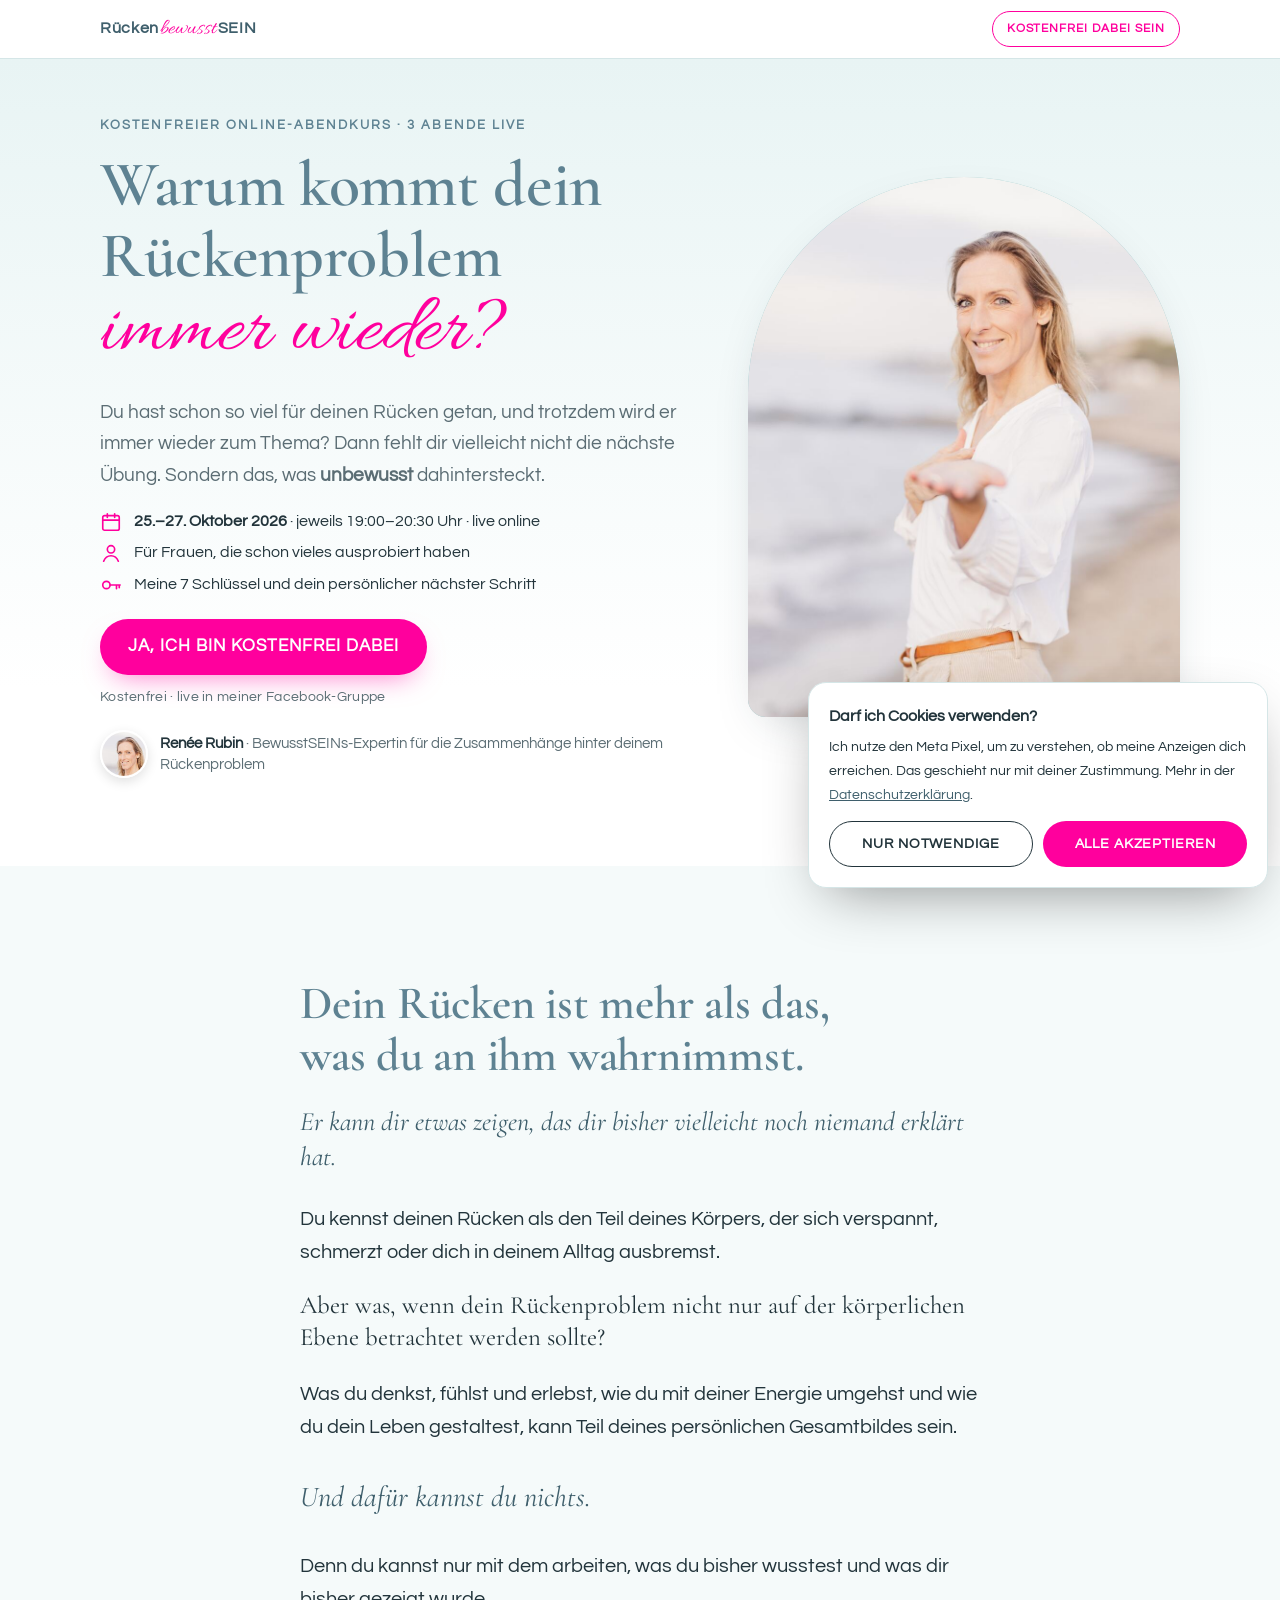
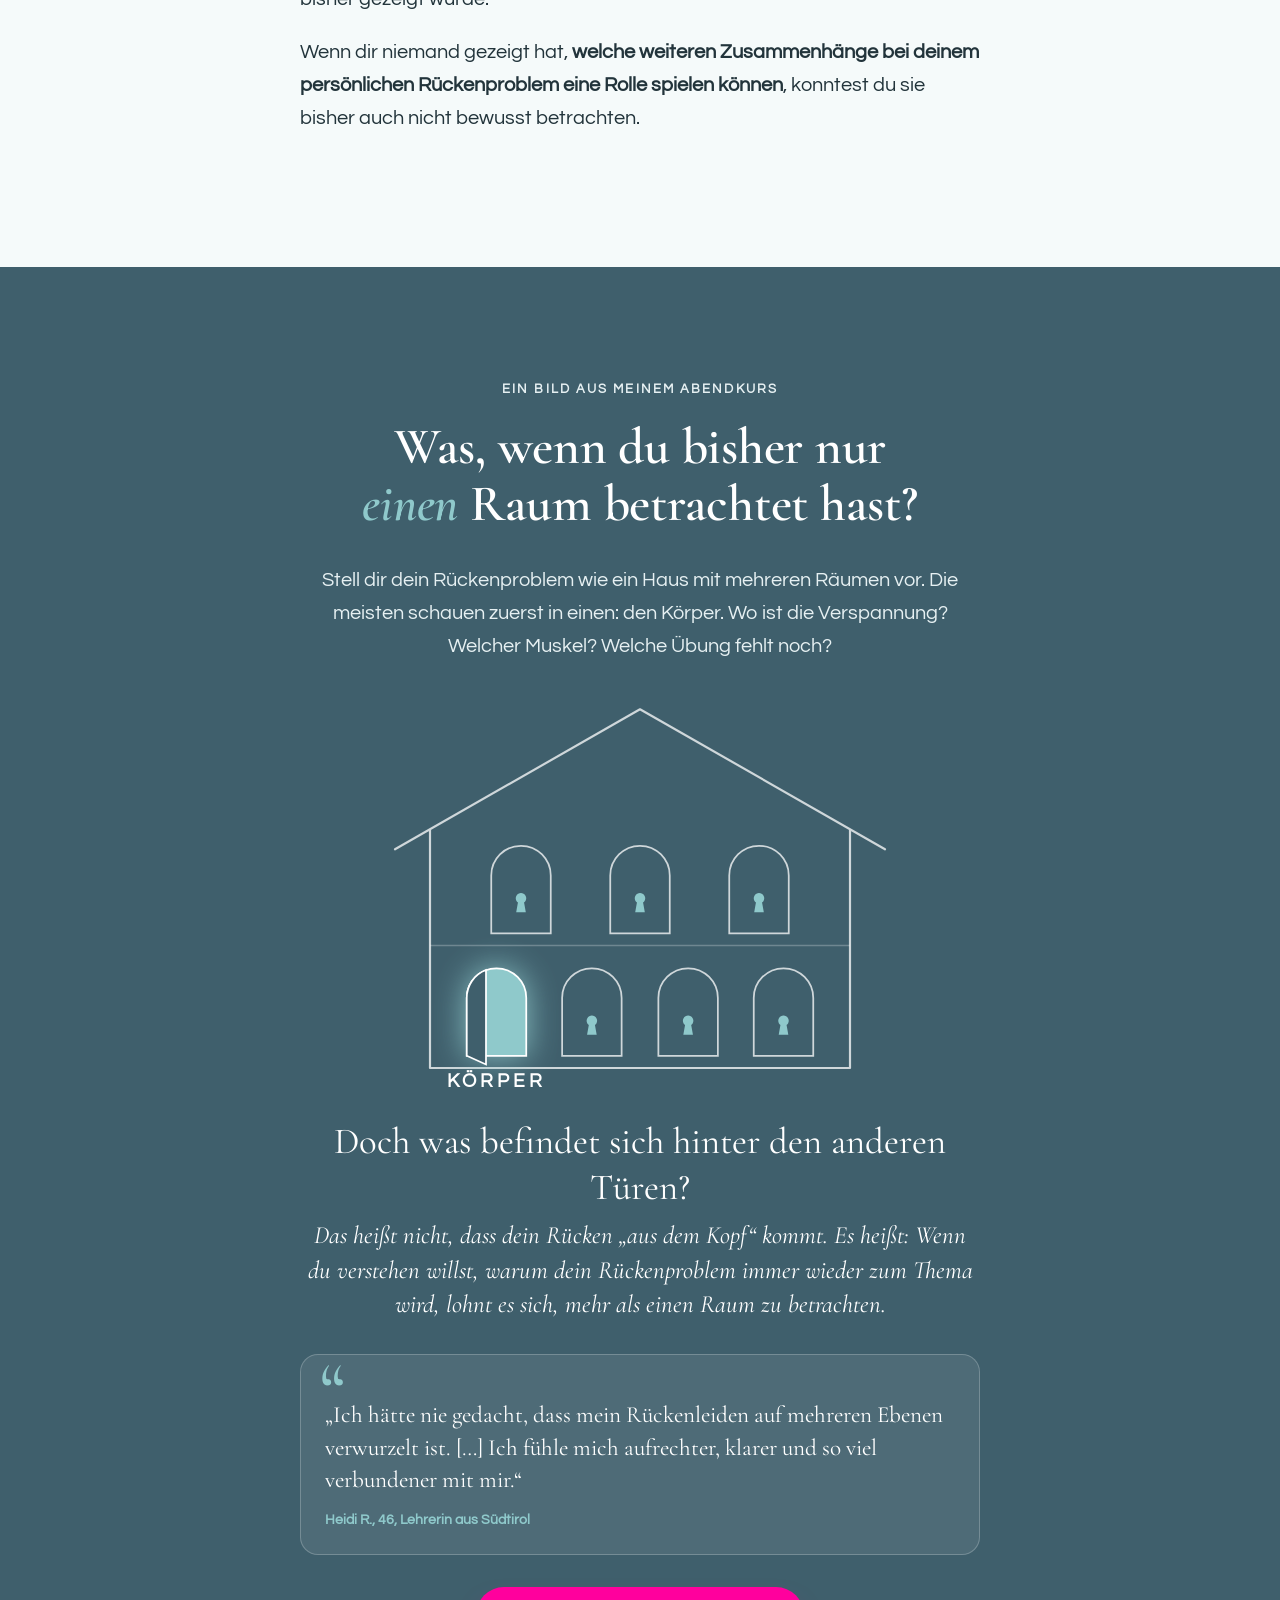
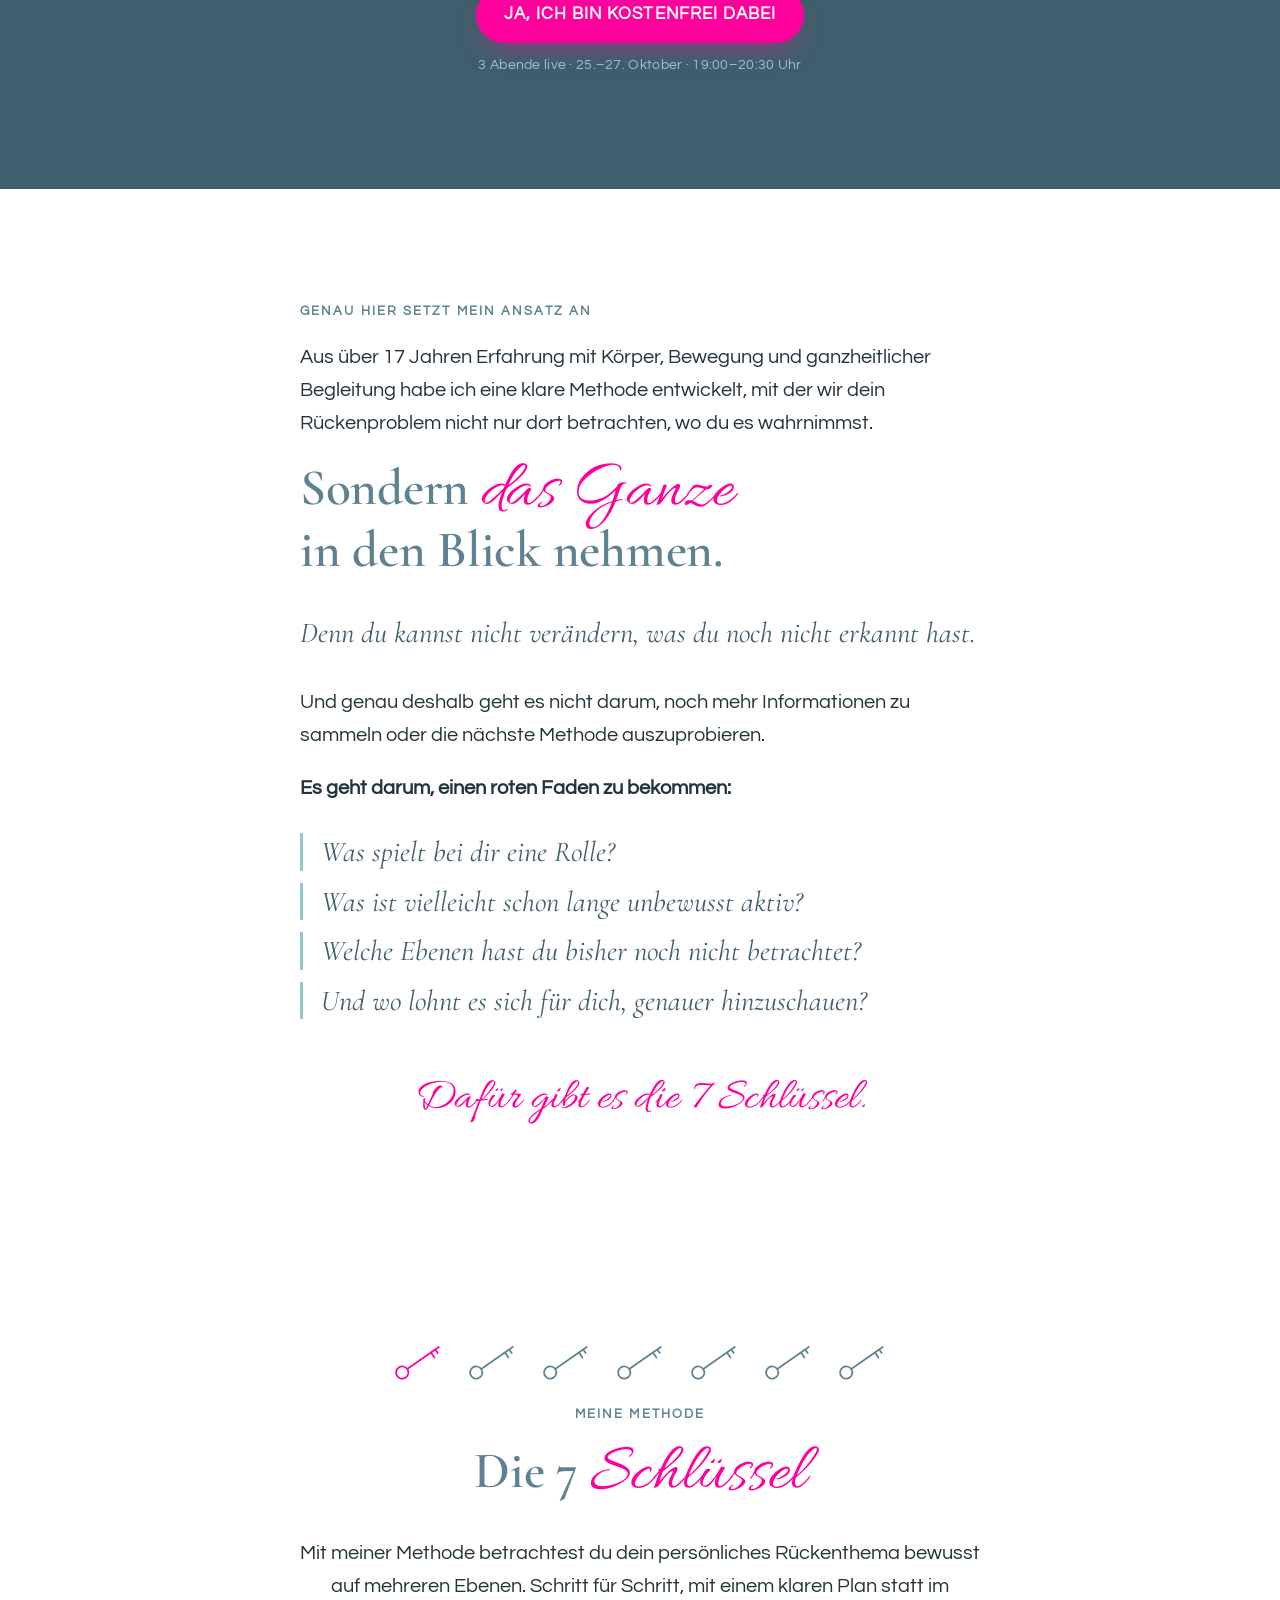
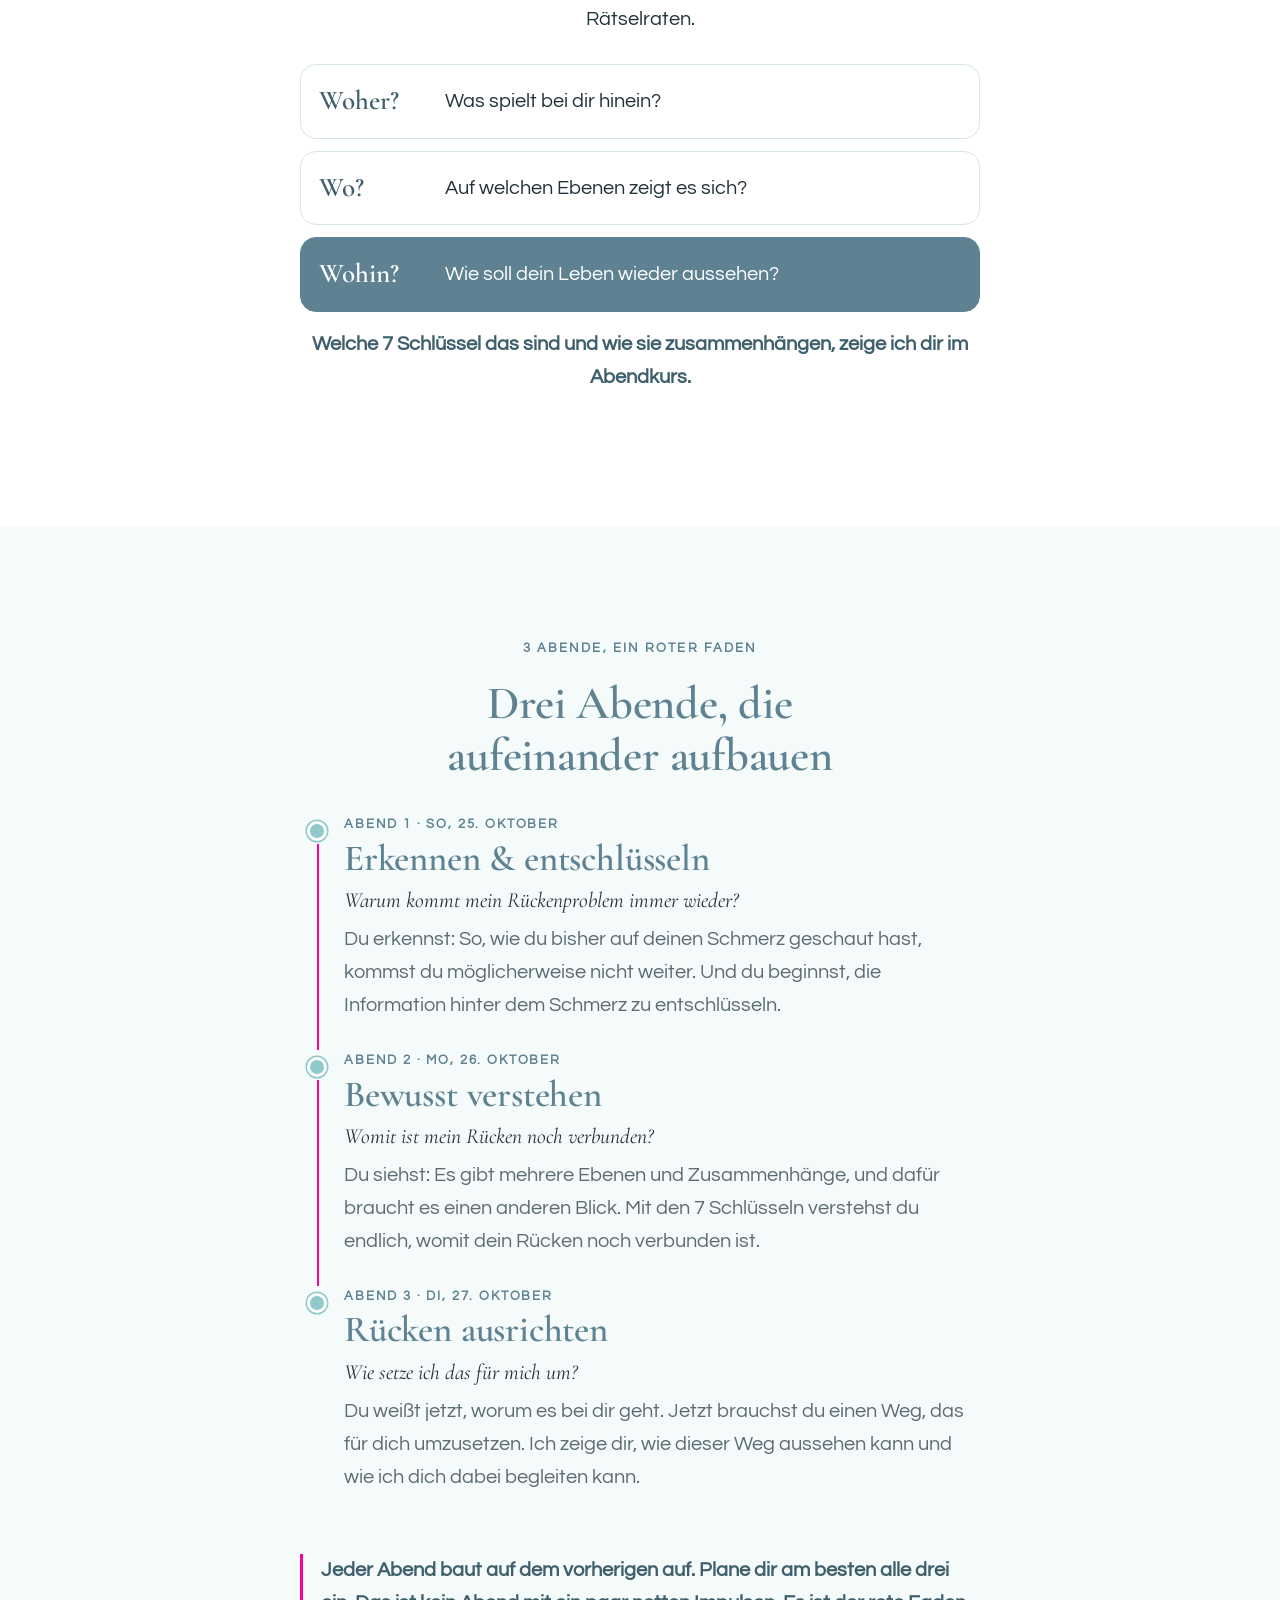
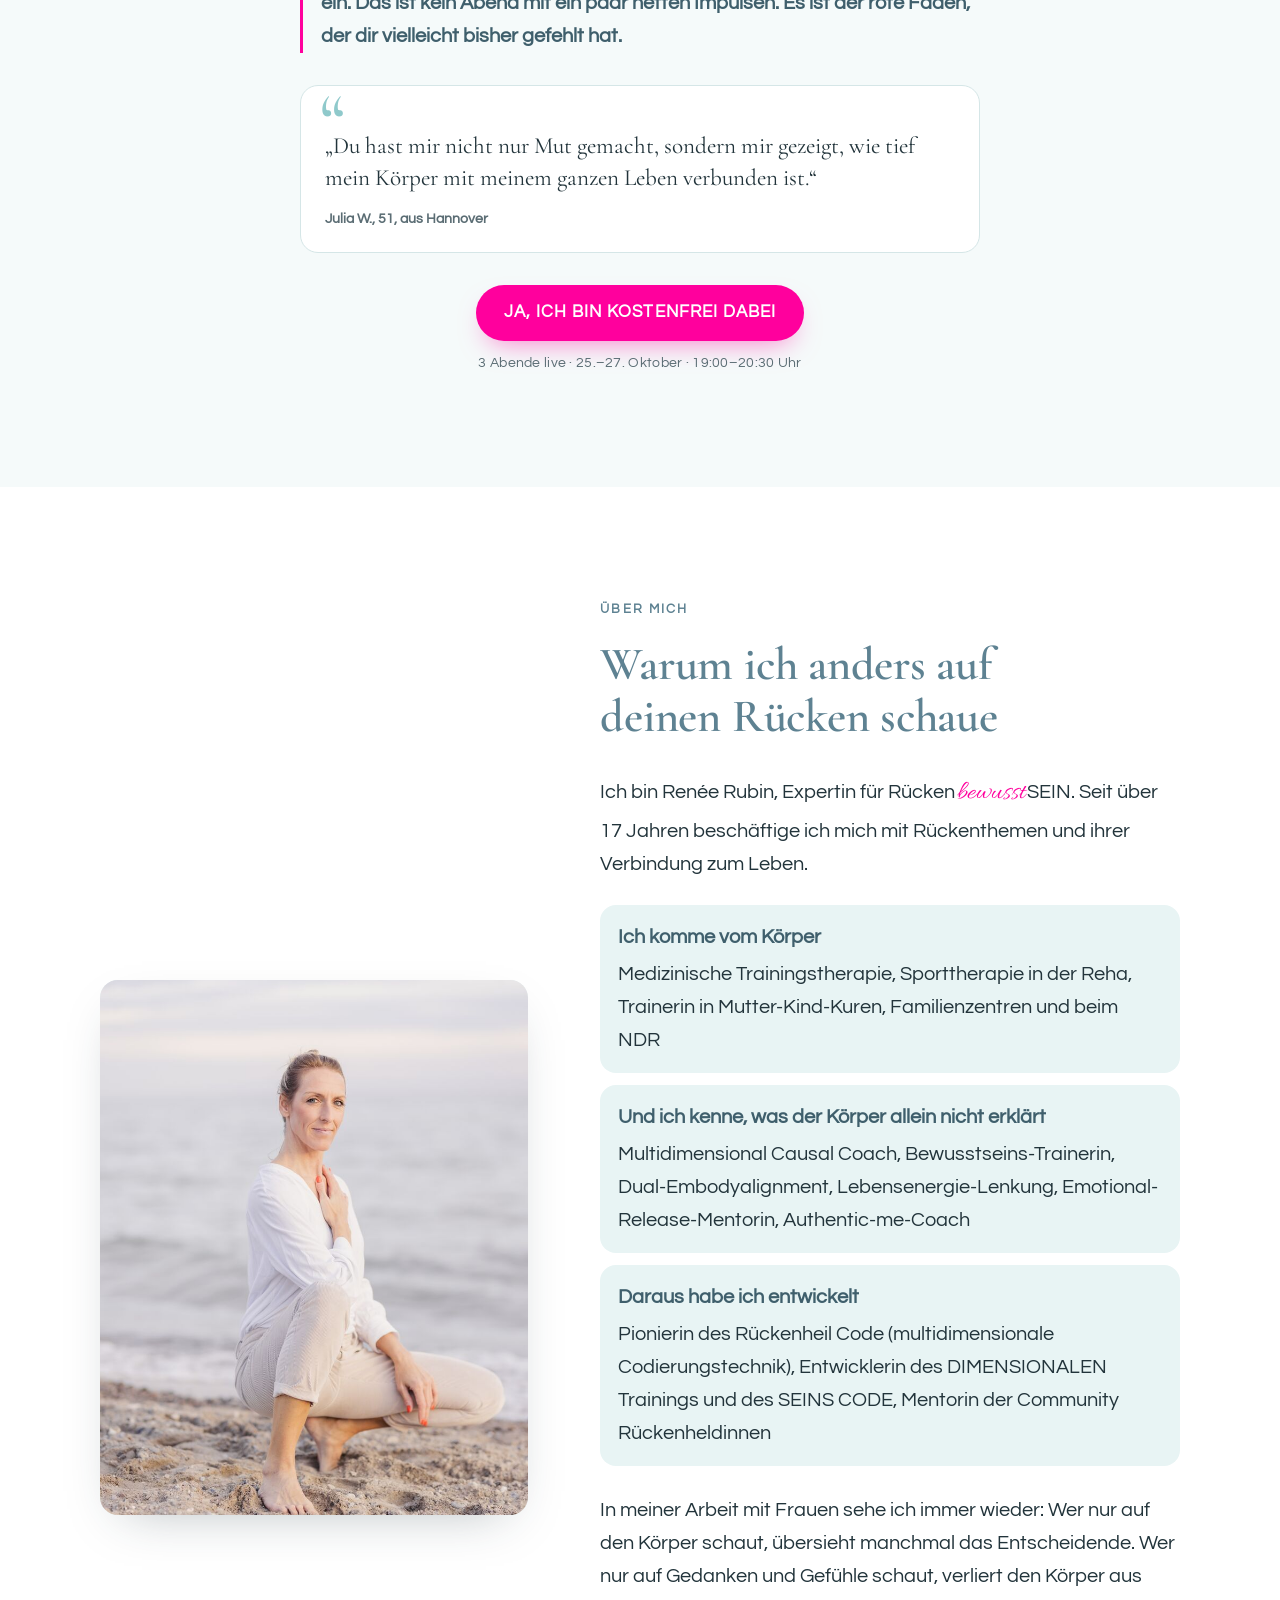
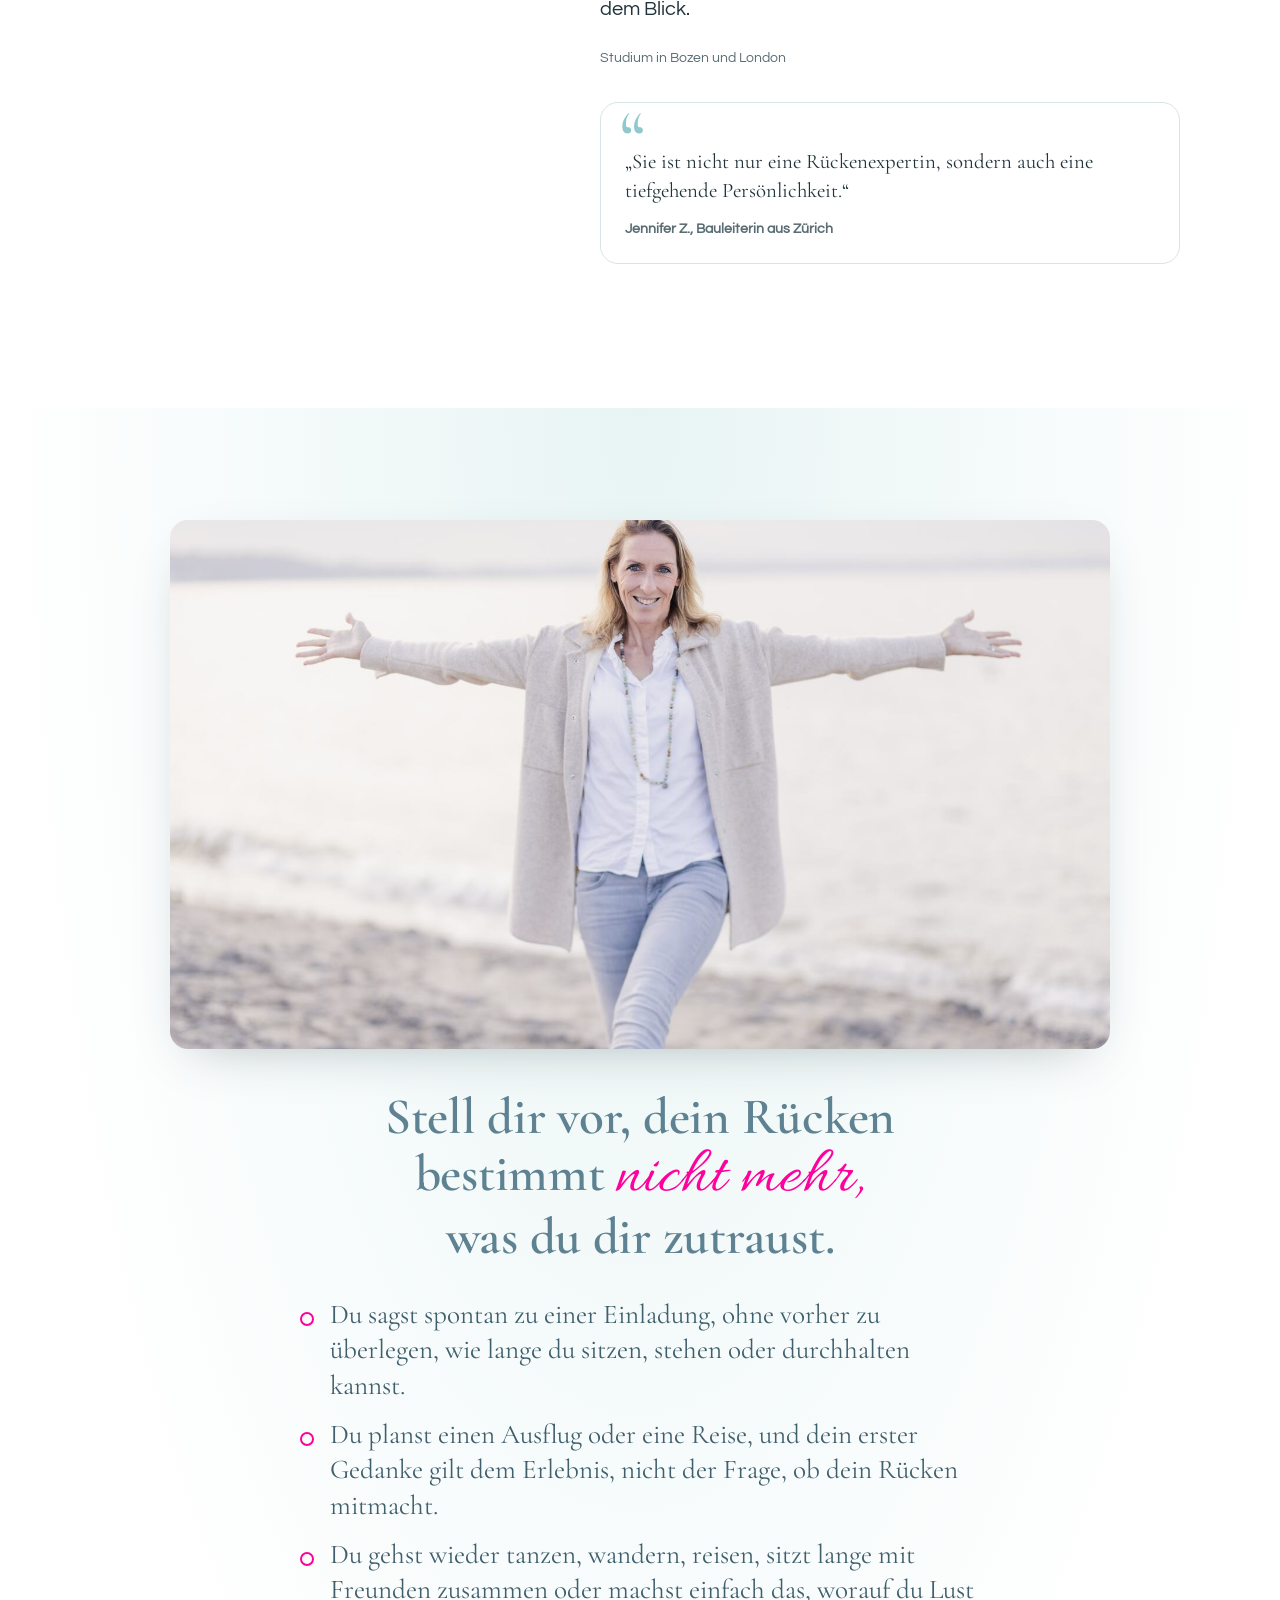
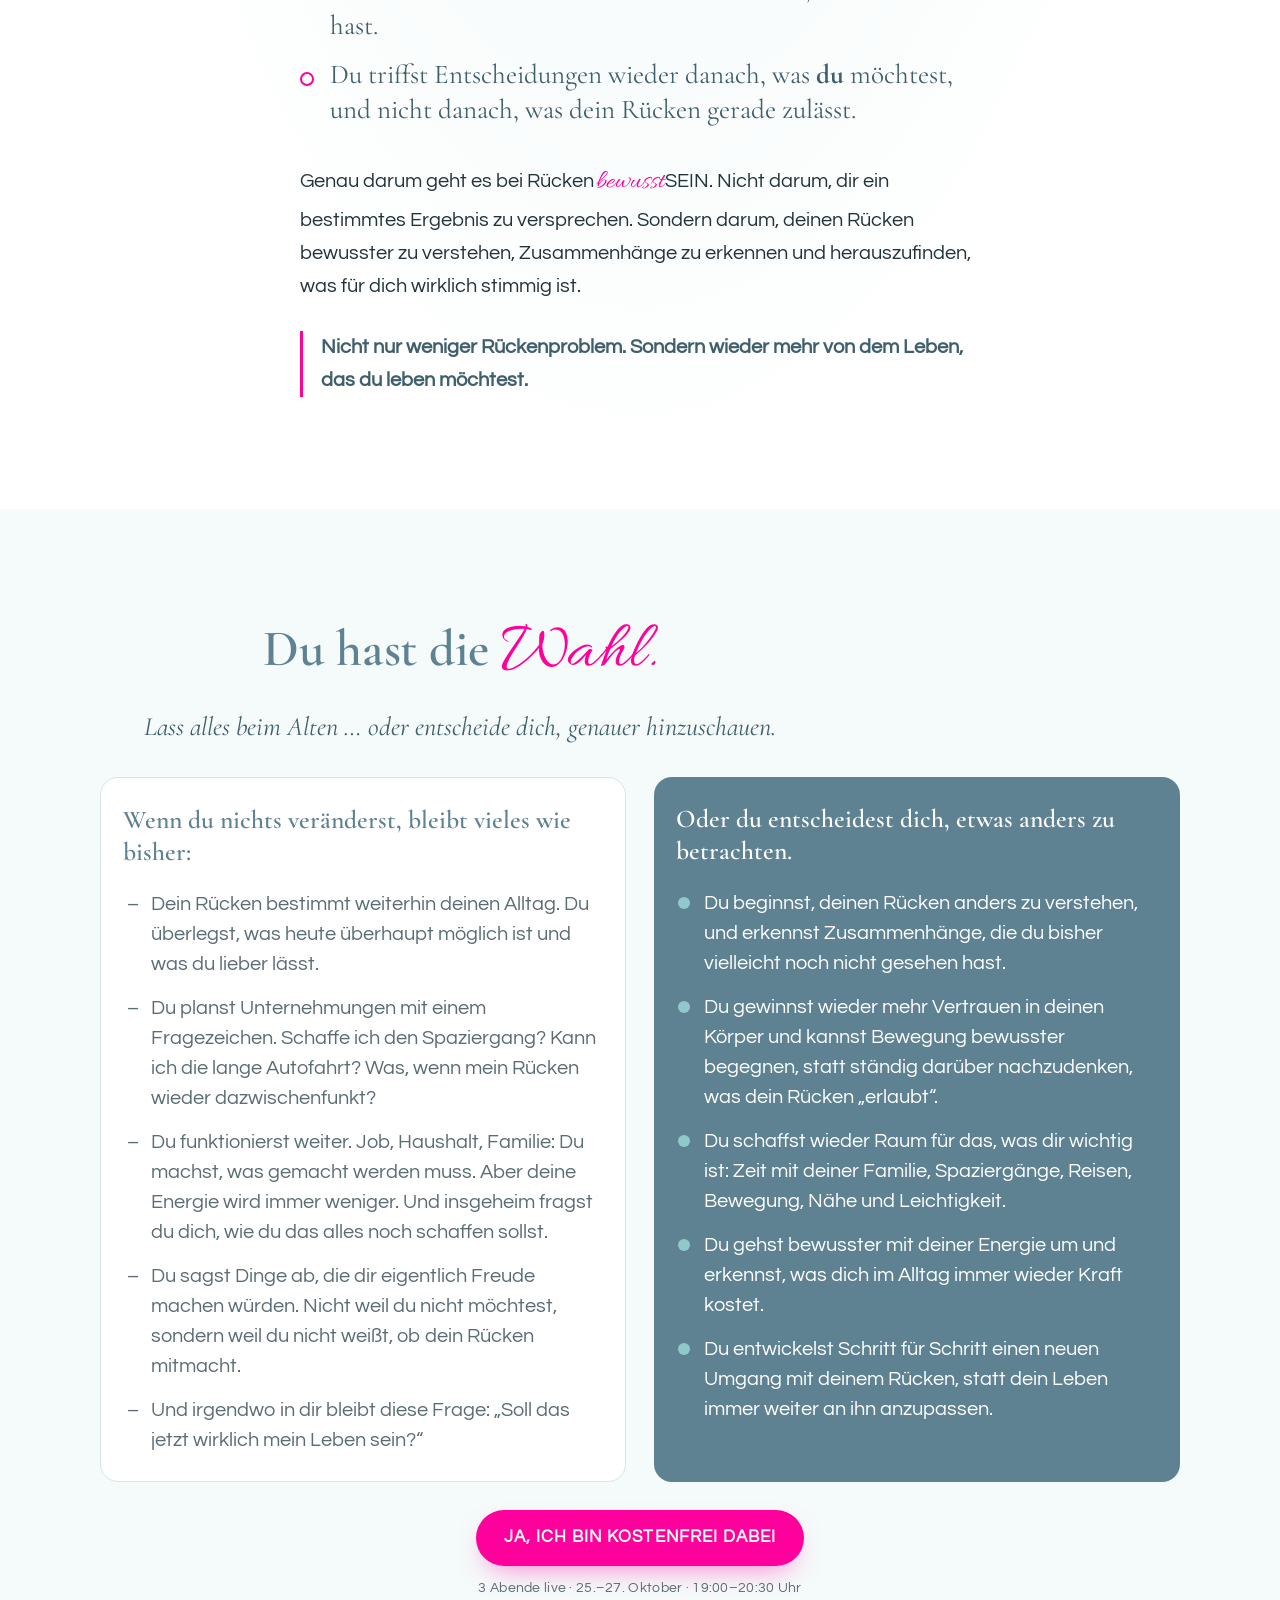
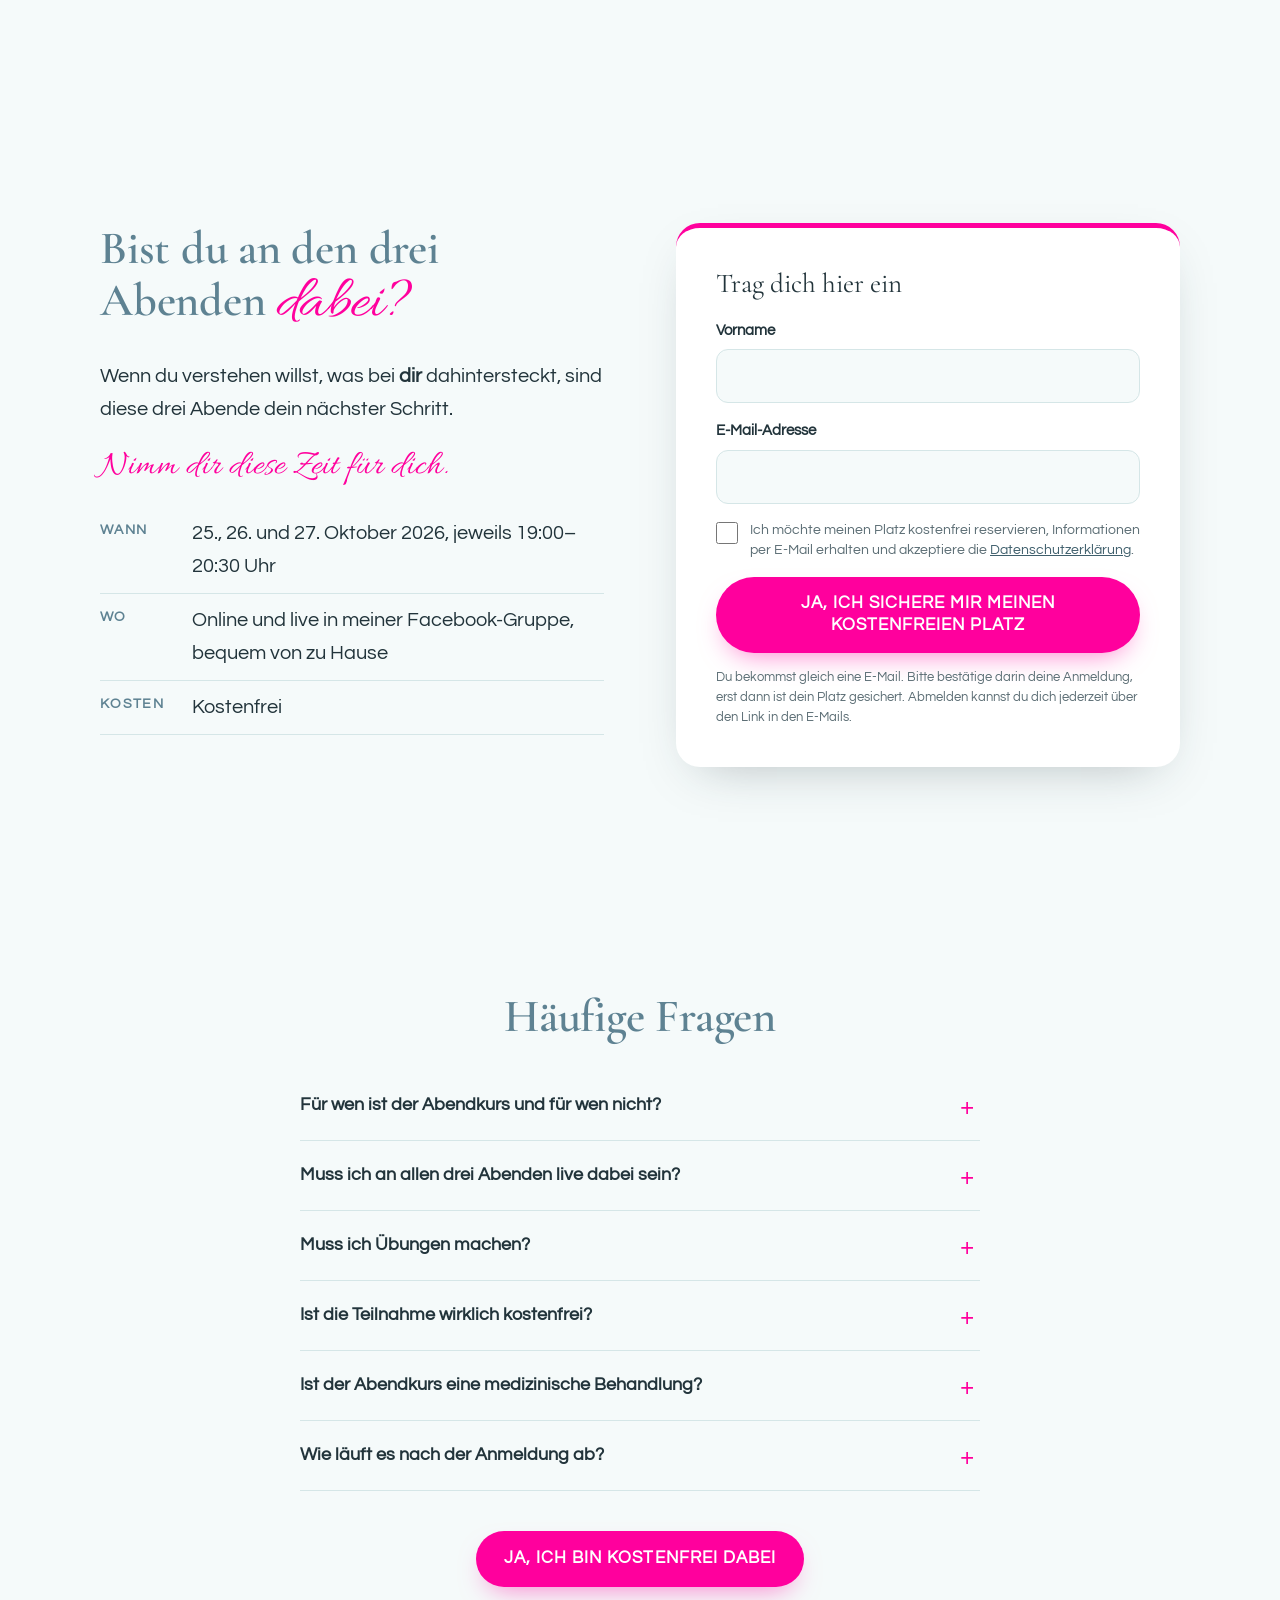
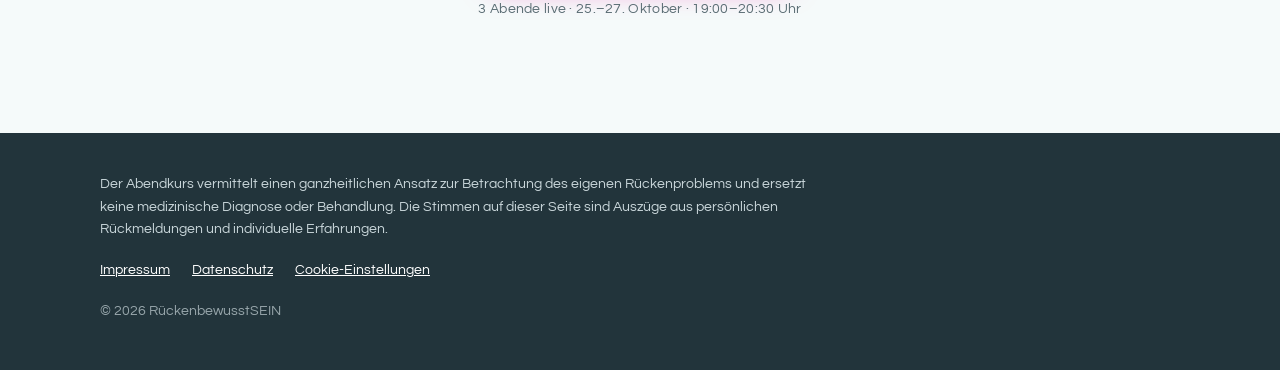
==== index.html @ 6d67f4a5 "Renées neue Hinführung zu den 7 Schlüsseln und Sektion „Du hast die Wahl“ Co-Authored-By: Claude Opu" ====
<!doctype html>
<html lang="de">
<head>
  <meta charset="utf-8">
  <meta name="viewport" content="width=device-width, initial-scale=1">
  <title>Kostenfreier Online-Abendkurs mit Renée Rubin: Warum kommt dein Rückenproblem immer wieder?</title>
  <meta name="description" content="3 Abende live und kostenfrei, 25.–27. Oktober 2026: Lerne Renées 7 Schlüssel kennen und finde deinen persönlichen nächsten Schritt.">
  <meta name="theme-color" content="#5e8292">
  <meta name="color-scheme" content="light">
  <script>document.documentElement.className += " js";</script>

  <meta property="og:type" content="website">
  <meta property="og:locale" content="de_DE">
  <meta property="og:title" content="Kostenfreier Online-Abendkurs: Warum kommt dein Rückenproblem immer wieder?">
  <meta property="og:description" content="Vielleicht fehlt dir nicht die nächste Übung, sondern ein Zusammenhang. 3 Abende live, 25.–27. Oktober 2026, kostenfrei.">
  <meta property="og:image" content="https://abendkurs.rueckenbewusst-sein.de/assets/img/og-abendkurs.jpg">
  <meta property="og:image:width" content="1200">
  <meta property="og:image:height" content="630">

  <link rel="icon" href="/assets/img/favicon.svg" type="image/svg+xml">
  <link rel="preconnect" href="https://fonts.googleapis.com">
  <link rel="preconnect" href="https://fonts.gstatic.com" crossorigin>
  <link rel="stylesheet" href="https://fonts.googleapis.com/css2?family=Allura&family=Cormorant+Garamond:ital,wght@0,500;0,600;1,500;1,600&family=Questrial&display=swap">
  <link rel="stylesheet" href="/assets/styles.css">
  <link rel="preload" as="image" href="/assets/img/renee-hero.jpg" media="(min-width: 900px)">
</head>
<body>

<a class="skip" href="#anmeldung">Direkt zur Anmeldung</a>

<header class="topbar">
  <div class="wrap topbar__inner">
    <span class="brand">Rücken<span class="brand__accent">bewusst</span>SEIN</span>
    <a class="topbar__cta" href="#anmeldung" data-cta="header"><span class="hide-s">Kostenfrei </span>dabei sein</a>
  </div>
</header>

<main>

  <!-- 1 HERO: was, für wen, Problem, Nutzen, wann, was tun -->
  <section class="hero" id="start">
    <div class="wrap hero__grid">
      <div class="hero__text">
        <p class="eyebrow">Kostenfreier Online-Abendkurs · 3 Abende live</p>
        <h1>Warum kommt dein Rückenproblem <span class="script">immer wieder?</span></h1>
        <p class="lead">Du hast schon so viel für deinen Rücken getan, und trotzdem wird er immer wieder zum Thema? Dann fehlt dir vielleicht nicht die nächste Übung. Sondern das, was <strong>unbewusst</strong> dahintersteckt.</p>
        <ul class="herofacts">
          <li><svg viewBox="0 0 24 24" aria-hidden="true"><rect x="3" y="5" width="18" height="16" rx="2"/><path d="M3 10h18M8 3v4M16 3v4"/></svg><span><strong>25.–27. Oktober 2026</strong> · jeweils 19:00–20:30 Uhr · live online</span></li>
          <li><svg viewBox="0 0 24 24" aria-hidden="true"><circle cx="12" cy="8" r="4"/><path d="M4 21c1.5-4 4.5-6 8-6s6.5 2 8 6"/></svg><span>Für Frauen, die schon vieles ausprobiert haben</span></li>
          <li><svg viewBox="0 0 24 24" aria-hidden="true"><circle cx="7" cy="12" r="4"/><path d="M11 12h11M18 12v4M21 12v3"/></svg><span>Meine 7 Schlüssel und dein persönlicher nächster Schritt</span></li>
        </ul>
        <div class="cta">
          <a class="btn" href="#anmeldung" data-cta="hero" id="hero-cta">Ja, ich bin kostenfrei dabei</a>
          <p class="cta__sub">Kostenfrei · live in meiner Facebook-Gruppe</p>
        </div>
        <p class="trust">
          <img src="/assets/img/renee-avatar.jpg" alt="" width="48" height="48">
          <span><strong>Renée Rubin</strong> · BewusstSEINs-Expertin für die Zusammenhänge hinter deinem Rückenproblem</span>
        </p>
      </div>
      <figure class="hero__image">
        <img src="/assets/img/renee-hero.jpg" alt="Renée lächelt und reicht dir einladend die Hand" width="900" height="1349" fetchpriority="high">
      </figure>
    </div>

  </section>

  <!-- 2 MEHR ALS DU WAHRNIMMST -->
  <section class="section section--soft">
    <div class="wrap narrow">
      <h2>Dein Rücken ist mehr als das, was du an ihm wahrnimmst.</h2>
      <p class="subhead">Er kann dir etwas zeigen, das dir bisher vielleicht noch niemand erklärt hat.</p>
      <p>Du kennst deinen Rücken als den Teil deines Körpers, der sich verspannt, schmerzt oder dich in deinem Alltag ausbremst.</p>
      <p class="strong-q">Aber was, wenn dein Rückenproblem nicht nur auf der körperlichen Ebene betrachtet werden sollte?</p>
      <p>Was du denkst, fühlst und erlebst, wie du mit deiner Energie umgehst und wie du dein Leben gestaltest, kann Teil deines persönlichen Gesamtbildes sein.</p>
      <p class="core-msg">Und dafür kannst du nichts.</p>
      <p>Denn du kannst nur mit dem arbeiten, was du bisher wusstest und was dir bisher gezeigt wurde.</p>
      <p>Wenn dir niemand gezeigt hat, <strong>welche weiteren Zusammenhänge bei deinem persönlichen Rückenproblem eine Rolle spielen können</strong>, konntest du sie bisher auch nicht bewusst betrachten.</p>
    </div>
  </section>

  <!-- 3 DAS HAUS -->
  <section class="section section--house" id="haus">
    <div class="wrap narrow center">
      <p class="eyebrow eyebrow--light">Ein Bild aus meinem Abendkurs</p>
      <h2 class="display display--light">Was, wenn du bisher nur <em>einen</em> Raum betrachtet hast?</h2>
      <p>Stell dir dein Rückenproblem wie ein Haus mit mehreren Räumen vor. Die meisten schauen zuerst in einen: den Körper. Wo ist die Verspannung? Welcher Muskel? Welche Übung fehlt noch?</p>
    </div>
    <div class="wrap">
      <figure class="house reveal">
        <svg viewBox="0 0 640 470" role="img" aria-labelledby="house-title">
          <title id="house-title">Ein Haus mit sieben Türen. Nur die Tür „Körper“ ist geöffnet, sechs weitere Türen sind noch verschlossen und haben ein Schlüsselloch.</title>
          <path class="house__outline" d="M40 190 L320 30 L600 190 M80 168 V440 H560 V168"/>
          <line class="house__floor" x1="80" y1="300" x2="560" y2="300"/>
          <!-- Obergeschoss: 3 verschlossene Türen -->
          <g class="door door--closed" style="--d:2" transform="translate(150 186)"><path d="M0 100V34a34 34 0 0 1 68 0v66z"/><path class="door__keyhole" d="M34 54a6 6 0 1 1-.01 0zM31 62h6l2.5 14h-11z"/></g>
          <g class="door door--closed" style="--d:3" transform="translate(286 186)"><path d="M0 100V34a34 34 0 0 1 68 0v66z"/><path class="door__keyhole" d="M34 54a6 6 0 1 1-.01 0zM31 62h6l2.5 14h-11z"/></g>
          <g class="door door--closed" style="--d:4" transform="translate(422 186)"><path d="M0 100V34a34 34 0 0 1 68 0v66z"/><path class="door__keyhole" d="M34 54a6 6 0 1 1-.01 0zM31 62h6l2.5 14h-11z"/></g>
          <!-- Erdgeschoss: Körper offen + 3 verschlossene Türen -->
          <g class="door door--open" style="--d:0" transform="translate(122 326)">
            <path class="door__glow" d="M0 100V34a34 34 0 0 1 68 0v66z"/>
            <path class="door__leaf" d="M0 100V34a34 34 0 0 1 22-32v108z"/>
          </g>
          <text class="door__label door__label--open" style="--d:0" x="156" y="462">KÖRPER</text>
          <g class="door door--closed" style="--d:5" transform="translate(231 326)"><path d="M0 100V34a34 34 0 0 1 68 0v66z"/><path class="door__keyhole" d="M34 54a6 6 0 1 1-.01 0zM31 62h6l2.5 14h-11z"/></g>
          <g class="door door--closed" style="--d:6" transform="translate(341 326)"><path d="M0 100V34a34 34 0 0 1 68 0v66z"/><path class="door__keyhole" d="M34 54a6 6 0 1 1-.01 0zM31 62h6l2.5 14h-11z"/></g>
          <g class="door door--closed" style="--d:7" transform="translate(450 326)"><path d="M0 100V34a34 34 0 0 1 68 0v66z"/><path class="door__keyhole" d="M34 54a6 6 0 1 1-.01 0zM31 62h6l2.5 14h-11z"/></g>
        </svg>
      </figure>
    </div>
    <div class="wrap narrow center">
      <p class="house__q">Doch was befindet sich hinter den anderen Türen?</p>
      <p class="house__note">Das heißt nicht, dass dein Rücken „aus dem Kopf“ kommt. Es heißt: Wenn du verstehen willst, warum dein Rückenproblem immer wieder zum Thema wird, lohnt es sich, mehr als einen Raum zu betrachten.</p>
      <figure class="voice voice--onDark reveal">
        <blockquote>„Ich hätte nie gedacht, dass mein Rückenleiden auf mehreren Ebenen verwurzelt ist. […] Ich fühle mich aufrechter, klarer und so viel verbundener mit mir.“</blockquote>
        <figcaption>Heidi R., 46, Lehrerin aus Südtirol</figcaption>
      </figure>
      <div class="cta">
        <a class="btn" href="#anmeldung" data-cta="haus">Ja, ich bin kostenfrei dabei</a>
        <p class="cta__sub">3 Abende live · 25.–27. Oktober · 19:00–20:30 Uhr</p>
      </div>
    </div>
  </section>

  <!-- 4 DAS GANZE IN DEN BLICK NEHMEN -->
  <section class="section">
    <div class="wrap narrow">
      <p class="eyebrow">Genau hier setzt mein Ansatz an</p>
      <p>Aus über 17 Jahren Erfahrung mit Körper, Bewegung und ganzheitlicher Begleitung habe ich eine klare Methode entwickelt, mit der wir dein Rückenproblem nicht nur dort betrachten, wo du es wahrnimmst.</p>
      <h2 class="display">Sondern <span class="script">das Ganze</span> in den Blick nehmen.</h2>
      <p class="core-msg">Denn du kannst nicht verändern, was du noch nicht erkannt hast.</p>
      <p>Und genau deshalb geht es nicht darum, noch mehr Informationen zu sammeln oder die nächste Methode auszuprobieren.</p>
      <p><strong>Es geht darum, einen roten Faden zu bekommen:</strong></p>
      <ul class="inner reveal">
        <li>Was spielt bei dir eine Rolle?</li>
        <li>Was ist vielleicht schon lange unbewusst aktiv?</li>
        <li>Welche Ebenen hast du bisher noch nicht betrachtet?</li>
        <li>Und wo lohnt es sich für dich, genauer hinzuschauen?</li>
      </ul>
      <p class="house__a house__a--light">Dafür gibt es die 7 Schlüssel.</p>
    </div>
  </section>

  <!-- 5 DIE 7 SCHLÜSSEL -->
  <section class="section">
    <div class="wrap narrow center">
      <div class="keys reveal" aria-hidden="true">
        <svg viewBox="0 0 64 24" style="--k:0"><circle cx="10" cy="12" r="7"/><path d="M17 12h44M50 12v7M56 12v5"/></svg>
        <svg viewBox="0 0 64 24" style="--k:1"><circle cx="10" cy="12" r="7"/><path d="M17 12h44M50 12v7M56 12v5"/></svg>
        <svg viewBox="0 0 64 24" style="--k:2"><circle cx="10" cy="12" r="7"/><path d="M17 12h44M50 12v7M56 12v5"/></svg>
        <svg viewBox="0 0 64 24" style="--k:3"><circle cx="10" cy="12" r="7"/><path d="M17 12h44M50 12v7M56 12v5"/></svg>
        <svg viewBox="0 0 64 24" style="--k:4"><circle cx="10" cy="12" r="7"/><path d="M17 12h44M50 12v7M56 12v5"/></svg>
        <svg viewBox="0 0 64 24" style="--k:5"><circle cx="10" cy="12" r="7"/><path d="M17 12h44M50 12v7M56 12v5"/></svg>
        <svg viewBox="0 0 64 24" style="--k:6"><circle cx="10" cy="12" r="7"/><path d="M17 12h44M50 12v7M56 12v5"/></svg>
      </div>
      <p class="eyebrow">Meine Methode</p>
      <h2 class="display">Die 7 <span class="script">Schlüssel</span></h2>
      <p>Mit meiner Methode betrachtest du dein persönliches Rückenthema bewusst auf mehreren Ebenen. Schritt für Schritt, mit einem klaren Plan statt im Rätselraten.</p>
      <ol class="compass" aria-label="Die Logik der 7 Schlüssel">
        <li><strong>Woher?</strong><span>Was spielt bei dir hinein?</span></li>
        <li><strong>Wo?</strong><span>Auf welchen Ebenen zeigt es sich?</span></li>
        <li><strong>Wohin?</strong><span>Wie soll dein Leben wieder aussehen?</span></li>
      </ol>
      <p class="compass__note">Welche 7 Schlüssel das sind und wie sie zusammenhängen, zeige ich dir im Abendkurs.</p>
    </div>
  </section>

  <!-- 6 DIE DREI ABENDE ALS REISE -->
  <section class="section section--soft">
    <div class="wrap narrow">
      <p class="eyebrow center">3 Abende, ein roter Faden</p>
      <h2 class="center">Drei Abende, die aufeinander aufbauen</h2>
      <ol class="journey">
        <li class="reveal">
          <p class="journey__day">Abend 1 · So, 25. Oktober</p>
          <h3>Erkennen &amp; entschlüsseln</h3>
          <p class="journey__q">Warum kommt mein Rückenproblem immer wieder?</p>
          <p>Du erkennst: So, wie du bisher auf deinen Schmerz geschaut hast, kommst du möglicherweise nicht weiter. Und du beginnst, die Information hinter dem Schmerz zu entschlüsseln.</p>
        </li>
        <li class="reveal">
          <p class="journey__day">Abend 2 · Mo, 26. Oktober</p>
          <h3>Bewusst verstehen</h3>
          <p class="journey__q">Womit ist mein Rücken noch verbunden?</p>
          <p>Du siehst: Es gibt mehrere Ebenen und Zusammenhänge, und dafür braucht es einen anderen Blick. Mit den 7 Schlüsseln verstehst du endlich, womit dein Rücken noch verbunden ist.</p>
        </li>
        <li class="reveal">
          <p class="journey__day">Abend 3 · Di, 27. Oktober</p>
          <h3>Rücken ausrichten</h3>
          <p class="journey__q">Wie setze ich das für mich um?</p>
          <p>Du weißt jetzt, worum es bei dir geht. Jetzt brauchst du einen Weg, das für dich umzusetzen. Ich zeige dir, wie dieser Weg aussehen kann und wie ich dich dabei begleiten kann.</p>
        </li>
      </ol>
      <p class="accent-line">Jeder Abend baut auf dem vorherigen auf. Plane dir am besten alle drei ein. Das ist kein Abend mit ein paar netten Impulsen. Es ist der rote Faden, der dir vielleicht bisher gefehlt hat.</p>
      <figure class="voice reveal">
        <blockquote>„Du hast mir nicht nur Mut gemacht, sondern mir gezeigt, wie tief mein Körper mit meinem ganzen Leben verbunden ist.“</blockquote>
        <figcaption>Julia W., 51, aus Hannover</figcaption>
      </figure>
      <div class="cta center">
        <a class="btn" href="#anmeldung" data-cta="abende">Ja, ich bin kostenfrei dabei</a>
        <p class="cta__sub">3 Abende live · 25.–27. Oktober · 19:00–20:30 Uhr</p>
      </div>
    </div>
  </section>

  <!-- 7 ÜBER RENÉE -->
  <section class="section" id="renee">
    <div class="wrap about">
      <figure class="about__image">
        <img src="/assets/img/renee-portrait.jpg" alt="Renée hockt barfuß am Strand, eine Hand auf dem Herzen, und schaut dich an" width="800" height="1199" loading="lazy">
      </figure>
      <div class="about__text">
        <p class="eyebrow">Über mich</p>
        <h2>Warum ich anders auf deinen Rücken schaue</h2>
        <p>Ich bin Renée Rubin, Expertin für Rücken<span class="brand__accent">bewusst</span>SEIN. Seit über 17 Jahren beschäftige ich mich mit Rückenthemen und ihrer Verbindung zum Leben.</p>
        <div class="combo">
          <div>
            <p class="combo__title">Ich komme vom Körper</p>
            <p>Medizinische Trainingstherapie, Sporttherapie in der Reha, Trainerin in Mutter-Kind-Kuren, Familienzentren und beim NDR</p>
          </div>
          <div>
            <p class="combo__title">Und ich kenne, was der Körper allein nicht erklärt</p>
            <p>Multidimensional Causal Coach, Bewusstseins-Trainerin, Dual-Embodyalignment, Lebensenergie-Lenkung, Emotional-Release-Mentorin, Authentic-me-Coach</p>
          </div>
          <div>
            <p class="combo__title">Daraus habe ich entwickelt</p>
            <p>Pionierin des Rückenheil Code (multidimensionale Codierungstechnik), Entwicklerin des DIMENSIONALEN Trainings und des SEINS CODE, Mentorin der Community Rückenheldinnen</p>
          </div>
        </div>
        <p>In meiner Arbeit mit Frauen sehe ich immer wieder: Wer nur auf den Körper schaut, übersieht manchmal das Entscheidende. Wer nur auf Gedanken und Gefühle schaut, verliert den Körper aus dem Blick.</p>
        <p class="small">Studium in Bozen und London</p>
        <figure class="voice voice--small reveal">
          <blockquote>„Sie ist nicht nur eine Rückenexpertin, sondern auch eine tiefgehende Persönlichkeit.“</blockquote>
          <figcaption>Jennifer Z., Bauleiterin aus Zürich</figcaption>
        </figure>
      </div>
    </div>
  </section>

  <!-- 8 ZUKUNFTSBILD -->
  <section class="section section--future">
    <figure class="future__image wrap">
      <img src="/assets/img/renee-weite.jpg" alt="Renée am Strand mit weit geöffneten Armen" width="1600" height="1067" loading="lazy">
    </figure>
    <div class="wrap narrow">
      <h2 class="display center">Stell dir vor, dein Rücken bestimmt <span class="script">nicht mehr,</span> was du dir zutraust.</h2>
      <ul class="future-list reveal">
        <li>Du sagst spontan zu einer Einladung, ohne vorher zu überlegen, wie lange du sitzen, stehen oder durchhalten kannst.</li>
        <li>Du planst einen Ausflug oder eine Reise, und dein erster Gedanke gilt dem Erlebnis, nicht der Frage, ob dein Rücken mitmacht.</li>
        <li>Du gehst wieder tanzen, wandern, reisen, sitzt lange mit Freunden zusammen oder machst einfach das, worauf du Lust hast.</li>
        <li>Du triffst Entscheidungen wieder danach, was <strong>du</strong> möchtest, und nicht danach, was dein Rücken gerade zulässt.</li>
      </ul>
      <p>Genau darum geht es bei Rücken<span class="brand__accent">bewusst</span>SEIN. Nicht darum, dir ein bestimmtes Ergebnis zu versprechen. Sondern darum, deinen Rücken bewusster zu verstehen, Zusammenhänge zu erkennen und herauszufinden, was für dich wirklich stimmig ist.</p>
      <p class="accent-line">Nicht nur weniger Rückenproblem. Sondern wieder mehr von dem Leben, das du leben möchtest.</p>
    </div>
  </section>

  <!-- 9 DU HAST DIE WAHL -->
  <section class="section section--soft">
    <div class="wrap">
      <div class="narrow center choice__intro">
        <h2 class="display">Du hast die <span class="script">Wahl.</span></h2>
        <p class="subhead">Lass alles beim Alten … oder entscheide dich, genauer hinzuschauen.</p>
      </div>
      <div class="choice">
        <div class="choice__col choice__col--old">
          <p class="choice__title">Wenn du nichts veränderst, bleibt vieles wie bisher:</p>
          <ul>
            <li>Dein Rücken bestimmt weiterhin deinen Alltag. Du überlegst, was heute überhaupt möglich ist und was du lieber lässt.</li>
            <li>Du planst Unternehmungen mit einem Fragezeichen. Schaffe ich den Spaziergang? Kann ich die lange Autofahrt? Was, wenn mein Rücken wieder dazwischenfunkt?</li>
            <li>Du funktionierst weiter. Job, Haushalt, Familie: Du machst, was gemacht werden muss. Aber deine Energie wird immer weniger. Und insgeheim fragst du dich, wie du das alles noch schaffen sollst.</li>
            <li>Du sagst Dinge ab, die dir eigentlich Freude machen würden. Nicht weil du nicht möchtest, sondern weil du nicht weißt, ob dein Rücken mitmacht.</li>
            <li>Und irgendwo in dir bleibt diese Frage: „Soll das jetzt wirklich mein Leben sein?“</li>
          </ul>
        </div>
        <div class="choice__col choice__col--new">
          <p class="choice__title">Oder du entscheidest dich, etwas anders zu betrachten.</p>
          <ul>
            <li>Du beginnst, deinen Rücken anders zu verstehen, und erkennst Zusammenhänge, die du bisher vielleicht noch nicht gesehen hast.</li>
            <li>Du gewinnst wieder mehr Vertrauen in deinen Körper und kannst Bewegung bewusster begegnen, statt ständig darüber nachzudenken, was dein Rücken „erlaubt“.</li>
            <li>Du schaffst wieder Raum für das, was dir wichtig ist: Zeit mit deiner Familie, Spaziergänge, Reisen, Bewegung, Nähe und Leichtigkeit.</li>
            <li>Du gehst bewusster mit deiner Energie um und erkennst, was dich im Alltag immer wieder Kraft kostet.</li>
            <li>Du entwickelst Schritt für Schritt einen neuen Umgang mit deinem Rücken, statt dein Leben immer weiter an ihn anzupassen.</li>
          </ul>
        </div>
      </div>
      <div class="cta center">
        <a class="btn" href="#anmeldung" data-cta="wahl">Ja, ich bin kostenfrei dabei</a>
        <p class="cta__sub">3 Abende live · 25.–27. Oktober · 19:00–20:30 Uhr</p>
      </div>
    </div>
  </section>

  <!-- 10 ANMELDUNG -->
  <section class="section signup" id="anmeldung">
    <div class="wrap signup__grid">
      <div class="signup__text">
        <h2>Bist du an den drei Abenden <span class="script">dabei?</span></h2>
        <p>Wenn du verstehen willst, was bei <strong>dir</strong> dahintersteckt, sind diese drei Abende dein nächster Schritt.</p>
        <p class="accent-script">Nimm dir diese Zeit für dich.</p>
        <dl class="facts">
          <div><dt>Wann</dt><dd>25., 26. und 27. Oktober 2026, jeweils 19:00–20:30 Uhr</dd></div>
          <div><dt>Wo</dt><dd>Online und live in meiner Facebook-Gruppe, bequem von zu Hause</dd></div>
          <div><dt>Kosten</dt><dd>Kostenfrei</dd></div>
        </dl>
      </div>

      <div class="signup__card">
        <p class="signup__cardtitle">Trag dich hier ein</p>
        <form id="signup-form" class="form" method="POST" novalidate
              action="https://5cc45ce8.sibforms.com/serve/[base64]">
          <!-- Brevo-Formular "Abendkurs" (aus Renées Embed-Code, 04.10.2026). Felder: VORNAME, EMAIL, OPT_IN; NACHNAME optional, hier weggelassen. -->
          <div class="field">
            <label for="f-vorname">Vorname</label>
            <input id="f-vorname" name="VORNAME" type="text" autocomplete="given-name" required maxlength="60">
          </div>
          <div class="field">
            <label for="f-email">E-Mail-Adresse</label>
            <input id="f-email" name="EMAIL" type="email" autocomplete="email" inputmode="email" required maxlength="200">
          </div>
          <div class="field field--check">
            <input id="f-optin" name="OPT_IN" type="checkbox" value="1" required>
            <label for="f-optin">Ich möchte meinen Platz kostenfrei reservieren, Informationen per E-Mail erhalten und akzeptiere die <a href="https://mein.rueckenbewusst-sein.de/datenschutzerklaerung/" target="_blank" rel="noopener">Datenschutzerklärung</a>.</label>
          </div>
          <!-- reCAPTCHA aus dem Brevo-Formular; wird erst bei Interaktion geladen (siehe main.js) -->
          <div class="field field--captcha" id="f-captcha" hidden></div>
          <!-- Brevo-Honeypot und Sprache, wie im Brevo-Embed -->
          <input class="hp" type="text" name="email_address_check" value="" tabindex="-1" autocomplete="off" aria-hidden="true">
          <input type="hidden" name="locale" value="de">
          <button class="btn btn--block" type="submit">Ja, ich sichere mir meinen kostenfreien Platz</button>
          <p class="form__msg" role="alert" aria-live="polite"></p>
          <p class="form__hint">Du bekommst gleich eine E-Mail. Bitte bestätige darin deine Anmeldung, erst dann ist dein Platz gesichert. Abmelden kannst du dich jederzeit über den Link in den E-Mails.</p>
        </form>
      </div>
    </div>
  </section>

  <!-- 11 FAQ -->
  <section class="section section--soft" id="faq">
    <div class="wrap narrow">
      <h2 class="center">Häufige Fragen</h2>
      <div class="faq">
        <details>
          <summary>Für wen ist der Abendkurs und für wen nicht?</summary>
          <p>Für Frauen, deren Rücken immer wieder zum Thema wird, die schon einiges ausprobiert haben und verstehen möchten, was bei ihnen dahintersteckt.</p>
          <p>Er ersetzt keine ärztliche Abklärung. Neue, starke oder ungewöhnliche Beschwerden lass bitte zuerst medizinisch untersuchen.</p>
        </details>
        <details>
          <summary>Muss ich an allen drei Abenden live dabei sein?</summary>
          <p>Am besten ja. Die Abende bauen aufeinander auf. Plane dir deshalb alle drei Termine fest ein: 25., 26. und 27. Oktober, jeweils 19:00–20:30 Uhr.</p>
        </details>
        <details>
          <summary>Muss ich Übungen machen?</summary>
          <p>Nein. Im Mittelpunkt steht nicht die nächste Übung, sondern dein Verständnis.</p>
        </details>
        <details>
          <summary>Ist die Teilnahme wirklich kostenfrei?</summary>
          <p>Ja, kostenfrei und unverbindlich. Im Abendkurs bekommst du einen Einblick in die Landkarte und das System der 7 Schlüssel. Die individuelle Entschlüsselung und die tiefere Veränderungsarbeit sind Teil meiner persönlichen Begleitung. Am Ende erfährst du, wie das aussieht. Ob du das möchtest, entscheidest allein du.</p>
        </details>
        <details>
          <summary>Ist der Abendkurs eine medizinische Behandlung?</summary>
          <p>Nein. Er vermittelt einen ganzheitlichen Ansatz zur Betrachtung des eigenen Rückenproblems und ersetzt keine medizinische Diagnose oder Behandlung.</p>
        </details>
        <details>
          <summary>Wie läuft es nach der Anmeldung ab?</summary>
          <p>Du bestätigst deine Anmeldung per E-Mail und trittst meiner Facebook-Gruppe bei. Dafür brauchst du ein Facebook-Konto. Dort treffen wir uns live, am 25., 26. und 27. Oktober, jeweils 19:00–20:30 Uhr.</p>
        </details>
      </div>
      <div class="cta center">
        <a class="btn" href="#anmeldung" data-cta="faq">Ja, ich bin kostenfrei dabei</a>
        <p class="cta__sub">3 Abende live · 25.–27. Oktober · 19:00–20:30 Uhr</p>
      </div>
    </div>
  </section>

</main>

<footer class="footer">
  <div class="wrap">
    <p class="footer__disclaimer">Der Abendkurs vermittelt einen ganzheitlichen Ansatz zur Betrachtung des eigenen Rückenproblems und ersetzt keine medizinische Diagnose oder Behandlung. Die Stimmen auf dieser Seite sind Auszüge aus persönlichen Rückmeldungen und individuelle Erfahrungen.</p>
    <nav class="footer__links" aria-label="Rechtliches">
      <a href="https://mein.rueckenbewusst-sein.de/impressum">Impressum</a>
      <a href="https://mein.rueckenbewusst-sein.de/datenschutzerklaerung/">Datenschutz</a>
      <button type="button" class="linklike js-consent-open">Cookie-Einstellungen</button>
    </nav>
    <p class="footer__copy">© <span class="js-year">2026</span> RückenbewusstSEIN</p>
  </div>
</footer>

<a class="stickycta" href="#anmeldung" data-cta="sticky" aria-hidden="true" tabindex="-1">Ja, ich bin kostenfrei dabei</a>

<div class="consent" id="consent" hidden role="dialog" aria-labelledby="consent-title" aria-modal="false">
  <p id="consent-title" class="consent__title">Darf ich Cookies verwenden?</p>
  <p>Ich nutze den Meta Pixel, um zu verstehen, ob meine Anzeigen dich erreichen. Das geschieht nur mit deiner Zustimmung. Mehr in der <a href="https://mein.rueckenbewusst-sein.de/datenschutzerklaerung/" target="_blank" rel="noopener">Datenschutzerklärung</a>.</p>
  <div class="consent__actions">
    <button type="button" class="btn btn--ghost js-consent-deny">Nur notwendige</button>
    <button type="button" class="btn btn--small js-consent-accept">Alle akzeptieren</button>
  </div>
</div>

<script src="/assets/tracking.js" defer></script>
<script src="/assets/main.js" defer></script>
</body>
</html>
---- assets/styles.css ----
/* RückenbewusstSEIN – Abendkurs-Landingpage
   Marke: Petrol #5e8292 · Mittelblau #8fc9cb · Highlight Pink #ff009d
   Schrift: Century Gothic (Fallback Questrial) · Headlines Cormorant Garamond · Akzent Allura (Renées Wahl folgt) */

:root {
  color-scheme: light;
  --petrol: #5e8292;
  --petrol-deep: #3f5f6c;
  --blau: #8fc9cb;
  --blau-soft: #e8f4f4;
  --pink: #ff009d;
  --pink-deep: #d6007f;
  --ink: #22343b;
  --muted: #5b6d74;
  --line: #d5e6e7;
  --bg: #ffffff;
  --bg-soft: #f5fafa;

  --font-body: "Century Gothic", "CenturyGothic", Questrial, "Avenir Next", "Segoe UI", sans-serif;
  --font-head: "Cormorant Garamond", "Cormorant", Georgia, serif;
  --font-script: "Allura", "Brittany Signature", cursive;

  --radius: 18px;
  --shadow: 0 18px 50px -24px rgba(34, 52, 59, .35);
  --gutter: 20px;
}

*, *::before, *::after { box-sizing: border-box; }
html { scroll-behavior: smooth; -webkit-text-size-adjust: 100%; }
@media (prefers-reduced-motion: reduce) { html { scroll-behavior: auto; } }
body {
  margin: 0;
  background: var(--bg);
  color: var(--ink);
  font-family: var(--font-body);
  font-size: 1.1875rem;
  line-height: 1.65;
  -webkit-font-smoothing: antialiased;
  overflow-x: hidden;
}
img, svg { display: block; max-width: 100%; }
img { height: auto; }
a { color: var(--petrol-deep); }
p { margin: 0 0 1em; }
h1, h2, h3 { font-family: var(--font-head); font-weight: 600; line-height: 1.12; margin: 0 0 .6em; color: var(--petrol); letter-spacing: -.005em; }
h1 { font-size: clamp(2.3rem, 7.2vw, 4rem); }
.script { font-family: var(--font-script); font-weight: 400; font-style: normal; color: var(--pink); font-size: 1.32em; line-height: .9; letter-spacing: 0; }
@media (min-width: 900px) { body { font-size: 1.25rem; } }
h2 { font-size: clamp(1.9rem, 5.2vw, 2.9rem); }
h3 { font-size: 1.6rem; }
em { font-style: italic; color: var(--petrol); }
strong { font-weight: 700; }

.wrap { width: 100%; max-width: 1120px; margin: 0 auto; padding: 0 var(--gutter); }
.narrow { max-width: 720px; }
.center { text-align: center; }
.skip { position: absolute; left: -999px; top: 0; background: var(--ink); color: #fff; padding: 8px 14px; z-index: 100; }
.skip:focus { left: 8px; top: 8px; }

/* ---------- Buttons ---------- */
.btn {
  display: inline-flex; align-items: center; justify-content: center;
  min-height: 56px; padding: 16px 28px;
  background: var(--pink); color: #fff;
  font-family: var(--font-body); font-weight: 700; font-size: 1.05rem; letter-spacing: .06em; text-transform: uppercase; line-height: 1.3;
  text-decoration: none; text-align: center;
  border: 0; border-radius: 999px; cursor: pointer;
  box-shadow: 0 12px 28px -12px rgba(255, 0, 157, .55);
  transition: background .2s, transform .2s, box-shadow .2s;
}
.btn:hover { background: var(--pink-deep); transform: translateY(-1px); }
.btn:focus-visible, a:focus-visible, button:focus-visible, summary:focus-visible, input:focus-visible { outline: 3px solid var(--petrol); outline-offset: 3px; }
.btn--block { width: 100%; }
.btn--small { min-height: 46px; padding: 10px 20px; font-size: .9rem; box-shadow: none; }
.btn--ghost { background: transparent; color: var(--ink); border: 1.5px solid var(--ink); min-height: 46px; padding: 10px 20px; font-size: .9rem; box-shadow: none; }
.btn--ghost:hover { background: var(--ink); color: #fff; }
.btn[disabled] { opacity: .7; cursor: progress; transform: none; }
.linklike { background: none; border: 0; padding: 0; font: inherit; color: inherit; text-decoration: underline; cursor: pointer; }

/* ---------- Topbar ---------- */
.topbar { position: sticky; top: 0; z-index: 30; background: rgba(255,255,255,.92); backdrop-filter: blur(8px); border-bottom: 1px solid var(--line); }
.topbar__inner { display: flex; align-items: center; justify-content: space-between; min-height: 58px; }
.brand { font-family: var(--font-body); font-weight: 700; letter-spacing: .04em; color: var(--petrol-deep); font-size: 1.02rem; }
.brand__accent { font-family: var(--font-script); font-weight: 400; color: var(--pink); font-size: 1.35em; letter-spacing: 0; padding: 0 .06em; text-transform: none; }
.topbar__cta { white-space: nowrap; font-size: .76rem; font-weight: 700; letter-spacing: .08em; text-transform: uppercase; color: var(--pink); text-decoration: none; border: 1.5px solid var(--pink); border-radius: 999px; padding: 7px 14px; }
.topbar__cta:hover { background: var(--pink); color: #fff; }

/* ---------- Eyebrow & typo helpers ---------- */
.eyebrow { display: flex; align-items: center; gap: 12px; margin: 0 0 18px; font-size: .82rem; font-weight: 700; letter-spacing: .16em; text-transform: uppercase; color: var(--petrol); }
.center .eyebrow, .eyebrow.center { justify-content: center; }
.eyebrow--light { color: var(--blau); }
.lead { font-size: 1.2rem; color: var(--muted); max-width: 34em; }
.microline { margin: 14px 0 0; font-size: .9rem; color: var(--muted); letter-spacing: .02em; }
.display { font-size: clamp(2.05rem, 5.8vw, 3.2rem); text-wrap: balance; }
h2 { text-wrap: balance; }
.display em { display: inline; }
.display--light, .display--light em { color: #fff; }
.display--light em { color: var(--blau); }
.quote-inline { font-family: var(--font-head); font-style: italic; font-size: 1.6rem; color: var(--petrol-deep); margin: .4em 0 .8em; }
.turn { font-weight: 700; color: var(--petrol); letter-spacing: .08em; text-transform: uppercase; font-size: .9rem; margin-top: 1.6em; }
.strong-q { font-family: var(--font-head); font-size: 1.55rem; line-height: 1.3; color: var(--ink); }
.accent-line { margin-top: 1.4em; margin-bottom: 0; padding-left: 18px; border-left: 3px solid var(--pink); font-weight: 700; color: var(--petrol-deep); }
.center .accent-line { border-left: 0; padding-left: 0; }
.accent-script { font-family: var(--font-script); font-size: 2.2rem; color: var(--pink); line-height: 1.2; margin: .4em 0 .8em; }

/* ---------- Sections ---------- */
.section { padding: 72px 0; }
.section--soft { background: var(--bg-soft); }
.section--petrol { background: var(--petrol); color: #eef6f6; }
.section--petrol p, .section--petrol li { color: #eef6f6; }
.section--petrol .display--light em { color: #fff; }
@media (min-width: 900px) { .section { padding: 112px 0; } }

/* ---------- Hero ---------- */
.hero { padding: 22px 0 48px; background: linear-gradient(180deg, var(--blau-soft) 0%, #fff 78%); }
.hero .eyebrow { margin-bottom: 12px; }
.hero h1 { margin-bottom: .4em; }
.hero .lead { margin-bottom: 18px; }
.hero__grid { display: grid; gap: 28px; align-items: center; }
.hero__image { display: none; margin: 0; }
.hero__image img { border-radius: 220px 220px var(--radius) var(--radius); aspect-ratio: 4 / 5; object-fit: cover; object-position: 50% 30%; width: 100%; background: var(--blau); box-shadow: var(--shadow); }
.herofacts { list-style: none; padding: 0; margin: 0 0 22px; display: grid; gap: 8px; font-size: 1.02rem; line-height: 1.45; }
.herofacts li { display: grid; grid-template-columns: 24px 1fr; gap: 10px; align-items: start; }
.herofacts svg { width: 22px; height: 22px; margin-top: 1px; fill: none; stroke: var(--pink); stroke-width: 1.8; stroke-linecap: round; stroke-linejoin: round; }
.trust { display: flex; align-items: center; gap: 12px; margin: 22px 0 0; font-size: .92rem; line-height: 1.45; color: var(--muted); }
.trust img { width: 48px; height: 48px; flex: 0 0 48px; border-radius: 50%; object-fit: cover; border: 2px solid #fff; box-shadow: 0 4px 12px rgba(0,0,0,.12); }
.trust strong { color: var(--ink); }
@media (min-width: 900px) {
  .hero { padding: 56px 0 88px; }
  .hero__grid { grid-template-columns: 1.15fr .85fr; gap: 64px; }
  .hero__image { display: block; }
}

/* ---------- CTA mit Unterzeile ---------- */
.cta { margin-top: 28px; }
.cta__sub { margin: 10px 0 0; font-size: .9rem; color: var(--muted); letter-spacing: .02em; }
.hero .cta { margin-top: 0; }
.section--house .cta__sub { color: var(--blau); }
@media (max-width: 599px) { .cta .btn { width: 100%; } }

/* ---------- Lists ---------- */
.inner, .contrast, .future-list { list-style: none; padding: 0; margin: 0 0 1.2em; }
.inner { margin: 1.4em 0; display: grid; gap: 12px; }
.inner li { font-family: var(--font-head); font-style: italic; font-size: clamp(1.45rem, 4.4vw, 1.8rem); line-height: 1.3; color: var(--petrol-deep); padding-left: 18px; border-left: 3px solid var(--blau); }
.question { font-weight: 700; color: var(--petrol-deep); margin-top: 1.2em; }
.contrast { margin: 1.6em 0; display: grid; gap: 14px; }
.contrast li { display: grid; gap: 2px; padding-bottom: 14px; border-bottom: 1px solid rgba(255,255,255,.2); }
.contrast__not { color: rgba(255,255,255,.85); font-size: 1.02rem; }
.contrast__but { font-family: var(--font-head); font-size: clamp(1.6rem, 4.8vw, 2rem); line-height: 1.2; color: #fff; }
.future-list { margin: 1.4em 0 1.6em; display: grid; gap: 14px; }
.future-list li { font-family: var(--font-head); font-size: clamp(1.4rem, 4.2vw, 1.7rem); line-height: 1.3; color: var(--petrol-deep); padding-left: 30px; position: relative; }
.future-list li::before { content: ""; position: absolute; left: 0; top: .55em; width: 14px; height: 14px; border-radius: 50%; border: 2px solid var(--pink); }

/* ---------- House ---------- */
.section--house { background: var(--petrol-deep); color: #fff; }
.section--house p { color: #e6f0f2; }
.house { margin: 8px auto 24px; max-width: 560px; }
.house svg { overflow: visible; }
.house__outline { fill: none; stroke: rgba(255,255,255,.75); stroke-width: 2.5; stroke-linejoin: round; stroke-linecap: round; }
.house__floor { stroke: rgba(255,255,255,.25); stroke-width: 1.5; }
.door path, .door circle { fill: none; stroke: rgba(255,255,255,.75); stroke-width: 2; }
.door__keyhole { fill: var(--blau) !important; stroke: none !important; }
.door__glow { fill: var(--blau) !important; stroke: #fff !important; filter: drop-shadow(0 0 18px rgba(143, 201, 203, .9)); }
.door__leaf { fill: var(--petrol-deep) !important; stroke: #fff !important; }
.door__label { fill: #fff; font-family: var(--font-body); font-size: 22px; font-weight: 700; letter-spacing: .2em; text-anchor: middle; }
.door__label--open { fill: #fff; font-weight: 700; }
.house__q { font-family: var(--font-head); font-size: clamp(1.6rem, 4.6vw, 2.3rem); line-height: 1.25; color: #fff !important; margin-bottom: .2em; }
.house__a { font-family: var(--font-script); font-size: 2.6rem; line-height: 1.2; color: var(--blau) !important; margin-bottom: 1em; }
.house__note { font-family: var(--font-head); font-style: italic; font-size: clamp(1.3rem, 3.8vw, 1.55rem); line-height: 1.4; color: #fff !important; }

/* ---------- Keys ---------- */
.keys { display: flex; flex-wrap: wrap; justify-content: center; gap: 14px 18px; margin: 0 auto 32px; max-width: 520px; }
.keys svg { width: 56px; fill: none; stroke: var(--petrol); stroke-width: 2; stroke-linecap: round; transform: rotate(-35deg); }
.keys svg:first-child { stroke: var(--pink); }

/* ---------- Woher · Wo · Wohin ---------- */
.compass { list-style: none; padding: 0; margin: 28px 0 16px; display: grid; gap: 12px; text-align: left; }
.compass li { display: grid; grid-template-columns: 112px 1fr; gap: 14px; align-items: center; padding: 14px 18px; border: 1.5px solid var(--line); border-radius: 16px; }
.compass strong { font-family: var(--font-head); font-size: 1.7rem; font-weight: 600; color: var(--petrol-deep); }
.compass li:last-child { background: var(--petrol); border-color: var(--petrol); color: #fff; }
.compass li:last-child strong { color: #fff; }
.compass__note { font-weight: 700; color: var(--petrol-deep); }
@media (max-width: 420px) { .compass li { grid-template-columns: 1fr; gap: 2px; } }

/* ---------- Drei Abende ---------- */
.journey { list-style: none; padding: 0; margin: 32px 0; display: grid; gap: 0; }
.journey li { position: relative; padding: 0 0 28px 44px; }
.journey li::before { content: ""; position: absolute; left: 7px; top: 7px; width: 20px; height: 20px; border-radius: 50%; background: var(--blau); border: 3px solid #fff; box-shadow: 0 0 0 1.5px var(--blau); z-index: 1; }
.journey li:not(:last-child)::after { content: ""; position: absolute; left: 17px; top: 30px; bottom: 0; width: 2px; background: var(--pink); }
.journey__day { margin: 0 0 2px; font-size: .82rem; font-weight: 700; letter-spacing: .14em; text-transform: uppercase; color: var(--petrol); }
.journey h3 { margin: 0 0 .2em; font-size: clamp(1.9rem, 5vw, 2.3rem); }
.journey__q { font-family: var(--font-head); font-style: italic; font-size: 1.35rem; line-height: 1.3; color: var(--ink); margin-bottom: .4em; }
.journey li p:last-child { margin: 0; color: var(--muted); }

/* ---------- About ---------- */
.about { display: grid; gap: 32px; align-items: center; }
.about__image { margin: 0; }
.about__image img { border-radius: var(--radius); aspect-ratio: 4 / 5; object-fit: cover; object-position: 50% 35%; width: 100%; max-width: 440px; margin: 0 auto; background: var(--blau-soft); box-shadow: var(--shadow); }
.combo { display: grid; gap: 12px; margin: 1.2em 0 1.4em; }
.combo > div { background: var(--blau-soft); border-radius: 16px; padding: 16px 18px; }
.combo p { margin: 0; }
.combo__title { font-weight: 700; color: var(--petrol-deep); margin-bottom: 4px !important; }
.small { font-size: .9rem; color: var(--muted); }

@media (min-width: 900px) { .about { grid-template-columns: .85fr 1.15fr; gap: 72px; } }

/* ---------- Stimmen (einzeln platziert) ---------- */
.voice { margin: 32px 0; background: #fff; border-radius: var(--radius); padding: 30px 24px 22px; border: 1px solid var(--line); position: relative; text-align: left; }
.voice::before { content: "“"; position: absolute; top: -4px; left: 18px; font-family: var(--font-head); font-size: 5rem; color: var(--blau); line-height: 1; }
.voice blockquote { margin: 14px 0 12px; font-family: var(--font-head); font-size: 1.45rem; line-height: 1.4; color: var(--ink); }
.voice figcaption { font-size: .9rem; color: var(--muted); font-weight: 700; }
.voice--onDark { background: rgba(255,255,255,.08); border-color: rgba(255,255,255,.22); }
.voice--onDark blockquote { color: #fff; }
.voice--onDark figcaption { color: var(--blau); }
.voice--small blockquote { font-size: 1.3rem; }

/* ---------- Future ---------- */
.section--future { background: radial-gradient(ellipse at top, var(--blau-soft), #fff 70%); }
.future__image { margin: 0 auto 40px; max-width: 980px; }
.future__image img { width: 100%; border-radius: var(--radius); aspect-ratio: 16 / 9; object-fit: cover; object-position: 50% 25%; box-shadow: var(--shadow); }
.field--captcha { min-height: 78px; }

/* ---------- Signup ---------- */
.signup { background: var(--bg-soft); scroll-margin-top: 64px; }
.signup__grid { display: grid; gap: 32px; align-items: start; }
.facts { margin: 24px 0 0; display: grid; gap: 10px; }
.facts div { display: grid; grid-template-columns: 80px 1fr; gap: 12px; padding-bottom: 10px; border-bottom: 1px solid var(--line); }
.facts dt { font-weight: 700; color: var(--petrol); font-size: .85rem; letter-spacing: .1em; text-transform: uppercase; padding-top: 2px; }
.facts dd { margin: 0; }
.signup__card { background: #fff; border-radius: 24px; padding: 28px 22px; box-shadow: var(--shadow); border-top: 5px solid var(--pink); }
.signup__cardtitle { font-family: var(--font-head); font-size: 1.7rem; line-height: 1.2; margin-bottom: 18px; }
@media (min-width: 900px) { .signup__grid { grid-template-columns: 1fr 1fr; gap: 72px; } .signup__card { padding: 40px; } }

.form .field { margin-bottom: 16px; }
.form label { display: block; font-weight: 700; font-size: .92rem; margin-bottom: 6px; }
.form input[type="text"], .form input[type="email"] {
  width: 100%; min-height: 54px; padding: 12px 16px;
  font: inherit; font-size: 1.05rem; color: var(--ink);
  background: var(--bg-soft); border: 1.5px solid var(--line); border-radius: 12px;
  transition: border-color .2s, background .2s;
}
.form input:focus { border-color: var(--petrol); background: #fff; outline: none; box-shadow: 0 0 0 3px rgba(94,130,146,.18); }
.form input[aria-invalid="true"] { border-color: var(--pink-deep); }
.field--check { display: grid; grid-template-columns: 24px 1fr; gap: 10px; align-items: start; }
.field--check input { width: 22px; height: 22px; margin: 2px 0 0; accent-color: var(--petrol); }
.field--check label { font-weight: 400; font-size: .86rem; line-height: 1.5; color: var(--muted); margin: 0; }
.hp { position: absolute !important; left: -5000px !important; width: 1px; height: 1px; opacity: 0; }
.form__msg { margin: 12px 0 0; font-size: .92rem; color: var(--pink-deep); font-weight: 700; min-height: 0; }
.form__msg:empty { display: none; }
.form__hint { margin: 14px 0 0; font-size: .84rem; color: var(--muted); line-height: 1.5; }

/* ---------- FAQ ---------- */
.faq { margin: 28px 0 40px; }
.faq details { border-bottom: 1px solid var(--line); }
.faq summary { list-style: none; cursor: pointer; padding: 20px 40px 20px 0; position: relative; font-weight: 700; font-size: 1.1rem; }
.faq summary::-webkit-details-marker { display: none; }
.faq summary::after { content: "+"; position: absolute; right: 6px; top: 14px; font-size: 1.6rem; color: var(--pink); font-weight: 400; transition: transform .2s; }
.faq details[open] summary::after { transform: rotate(45deg); }
.faq details p { margin: 0 0 16px; color: var(--muted); }
.faq details p:last-child { margin-bottom: 20px; }

/* ---------- Footer ---------- */
.footer { background: var(--ink); color: #c9d6da; padding: 40px 0 120px; font-size: .86rem; }
.footer a, .footer .linklike { color: #fff; }
.footer__disclaimer { max-width: 720px; }
.footer__links { display: flex; flex-wrap: wrap; gap: 8px 22px; margin: 18px 0; }
.footer__copy { margin: 0; opacity: .7; }
@media (min-width: 900px) { .footer { padding-bottom: 48px; } }

/* ---------- Sticky CTA (mobil) ---------- */
.stickycta {
  position: fixed; left: 12px; right: 12px; bottom: calc(12px + env(safe-area-inset-bottom, 0px)); z-index: 40;
  display: flex; align-items: center; justify-content: center; min-height: 54px; padding: 12px 16px;
  background: var(--pink); color: #fff; text-decoration: none; text-align: center;
  font-weight: 700; font-size: .92rem; letter-spacing: .05em; text-transform: uppercase; line-height: 1.25;
  border-radius: 999px; box-shadow: 0 14px 30px -10px rgba(255,0,157,.6);
  transform: translateY(160%); transition: transform .3s ease;
}
.stickycta.is-shown { transform: translateY(0); }
@media (min-width: 900px) { .stickycta { display: none; } }

/* ---------- Consent ---------- */
.consent {
  position: fixed; left: 12px; right: 12px; bottom: 12px; z-index: 60;
  max-width: 460px; margin-left: auto;
  background: #fff; border-radius: 18px; padding: 20px; box-shadow: 0 20px 60px -20px rgba(0,0,0,.45);
  font-size: .9rem; border: 1px solid var(--line);
}
.consent[hidden] { display: none; }
.consent__title { font-weight: 700; font-size: 1rem; margin-bottom: 6px; }
.consent__actions { display: grid; grid-template-columns: 1fr 1fr; gap: 10px; margin-top: 12px; }
.consent__actions .btn { width: 100%; }

/* ---------- Reveal-Animationen ---------- */
.js .reveal { opacity: 0; transform: translateY(18px); transition: opacity .8s ease, transform .8s ease; }
.js .reveal.is-visible { opacity: 1; transform: none; }
.js .house .door, .js .house .door__label { opacity: 0; transition: opacity .7s ease; transition-delay: calc(var(--d, 0) * 220ms + 300ms); }
.js .house .door--open, .js .house .door__label--open { transition-delay: 100ms; }
.js .house.is-visible .door, .js .house.is-visible .door__label { opacity: 1; }
.js .keys svg { opacity: 0; transition: opacity .5s ease; transition-delay: calc(var(--k) * 120ms); }
.js .keys.is-visible svg { opacity: 1; }
@media (prefers-reduced-motion: reduce) {
  .js .reveal { opacity: 1 !important; transform: none !important; transition: none !important; }
  .js .house .door, .js .house .door__label, .js .keys svg { opacity: 1 !important; transition: none !important; }
}

/* ---------- Danke-Seite ---------- */
.thanks { min-height: 70vh; padding: 64px 0 96px; background: linear-gradient(180deg, var(--blau-soft) 0%, #fff 70%); }
.steps { list-style: none; padding: 0; margin: 32px 0; display: grid; gap: 14px; counter-reset: step; text-align: left; }
.steps li { counter-increment: step; background: #fff; border: 1px solid var(--line); border-radius: var(--radius); padding: 18px 20px 18px 64px; position: relative; }
.steps li::before { content: counter(step); position: absolute; left: 18px; top: 16px; width: 32px; height: 32px; border-radius: 50%; background: var(--petrol); color: #fff; font-weight: 700; display: grid; place-items: center; }
.thanks__avatar { width: 96px; height: 96px; border-radius: 50%; object-fit: cover; margin: 0 auto 20px; border: 3px solid #fff; box-shadow: var(--shadow); }
.thanks__btn { margin-top: 14px; }
.thanks__facts { text-align: left; margin-bottom: 24px; }
@media (max-width: 400px) { .hide-s { display: none; } }

.hero__approach { margin-top: 56px; }
.hero__approach h2 { font-size: clamp(1.9rem, 5.2vw, 2.7rem); }
@media (min-width: 900px) { .hero__approach { margin-top: 88px; } }

/* ---------- Neue Abschnitte (Renée, Entwurf 5) ---------- */
.subhead { font-family: var(--font-head); font-style: italic; font-size: clamp(1.35rem, 4vw, 1.65rem); line-height: 1.35; color: var(--petrol-deep); margin-top: -.2em; }
.house__a--light { color: var(--pink) !important; margin: 1.2em 0 0; text-align: center; font-size: 2.8rem; }
.choice { display: grid; gap: 18px; margin: 32px 0 8px; }
.choice__col { border-radius: var(--radius); padding: 26px 22px; }
.choice__col--old { background: #fff; border: 1px solid var(--line); }
.choice__col--new { background: var(--petrol); color: #fff; }
.choice__title { font-family: var(--font-head); font-size: 1.6rem; line-height: 1.25; font-weight: 600; color: var(--petrol); margin-bottom: .8em; }
.choice__col--new .choice__title { color: #fff; }
.choice ul { list-style: none; padding: 0; margin: 0; display: grid; gap: 14px; }
.choice li { position: relative; padding-left: 28px; line-height: 1.5; }
.choice__col--old li { color: var(--muted); }
.choice__col--old li::before { content: "–"; position: absolute; left: 4px; top: 0; color: var(--muted); }
.choice__col--new li::before { content: ""; position: absolute; left: 2px; top: .45em; width: 12px; height: 12px; border-radius: 50%; background: var(--blau); }
@media (min-width: 900px) { .choice { grid-template-columns: 1fr 1fr; gap: 28px; } }
.core-msg { margin: 1.2em 0; font-family: var(--font-head); font-style: italic; font-size: clamp(1.5rem, 4.4vw, 1.8rem); line-height: 1.3; color: var(--petrol-deep); }
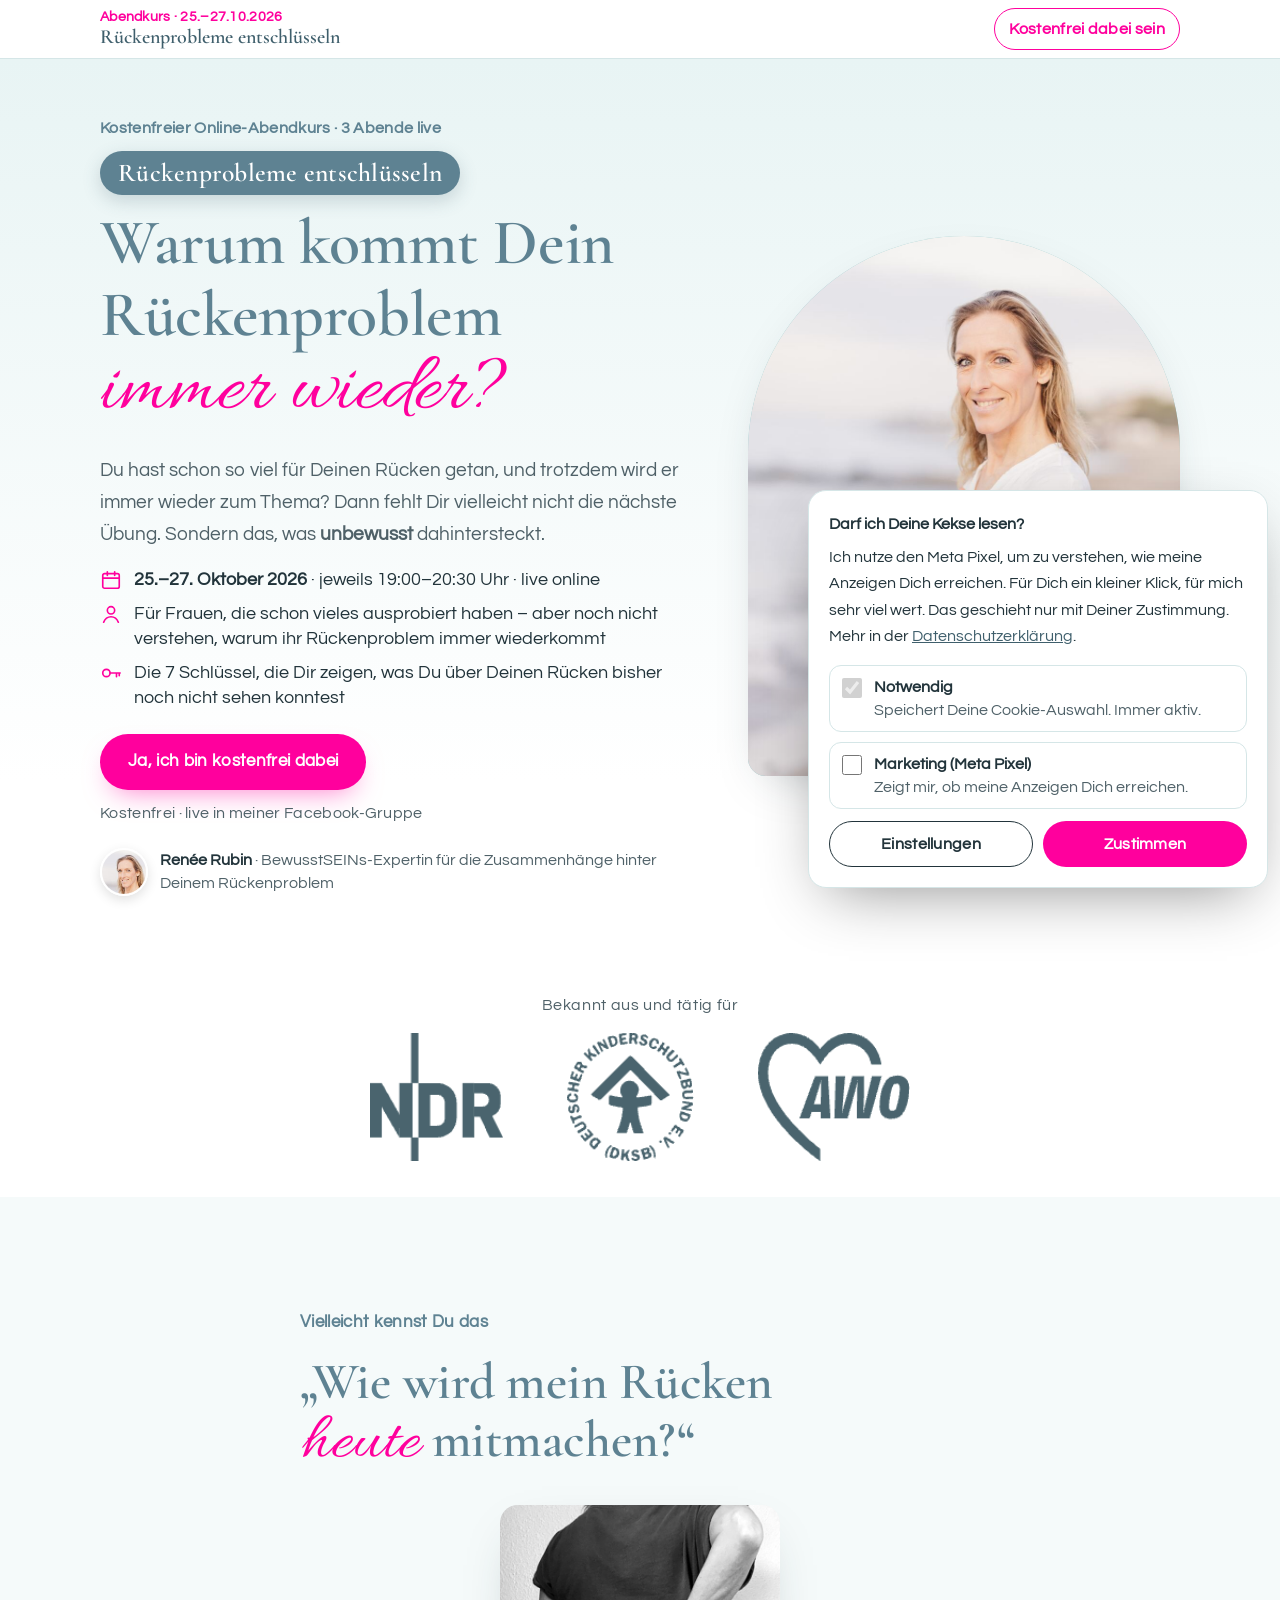
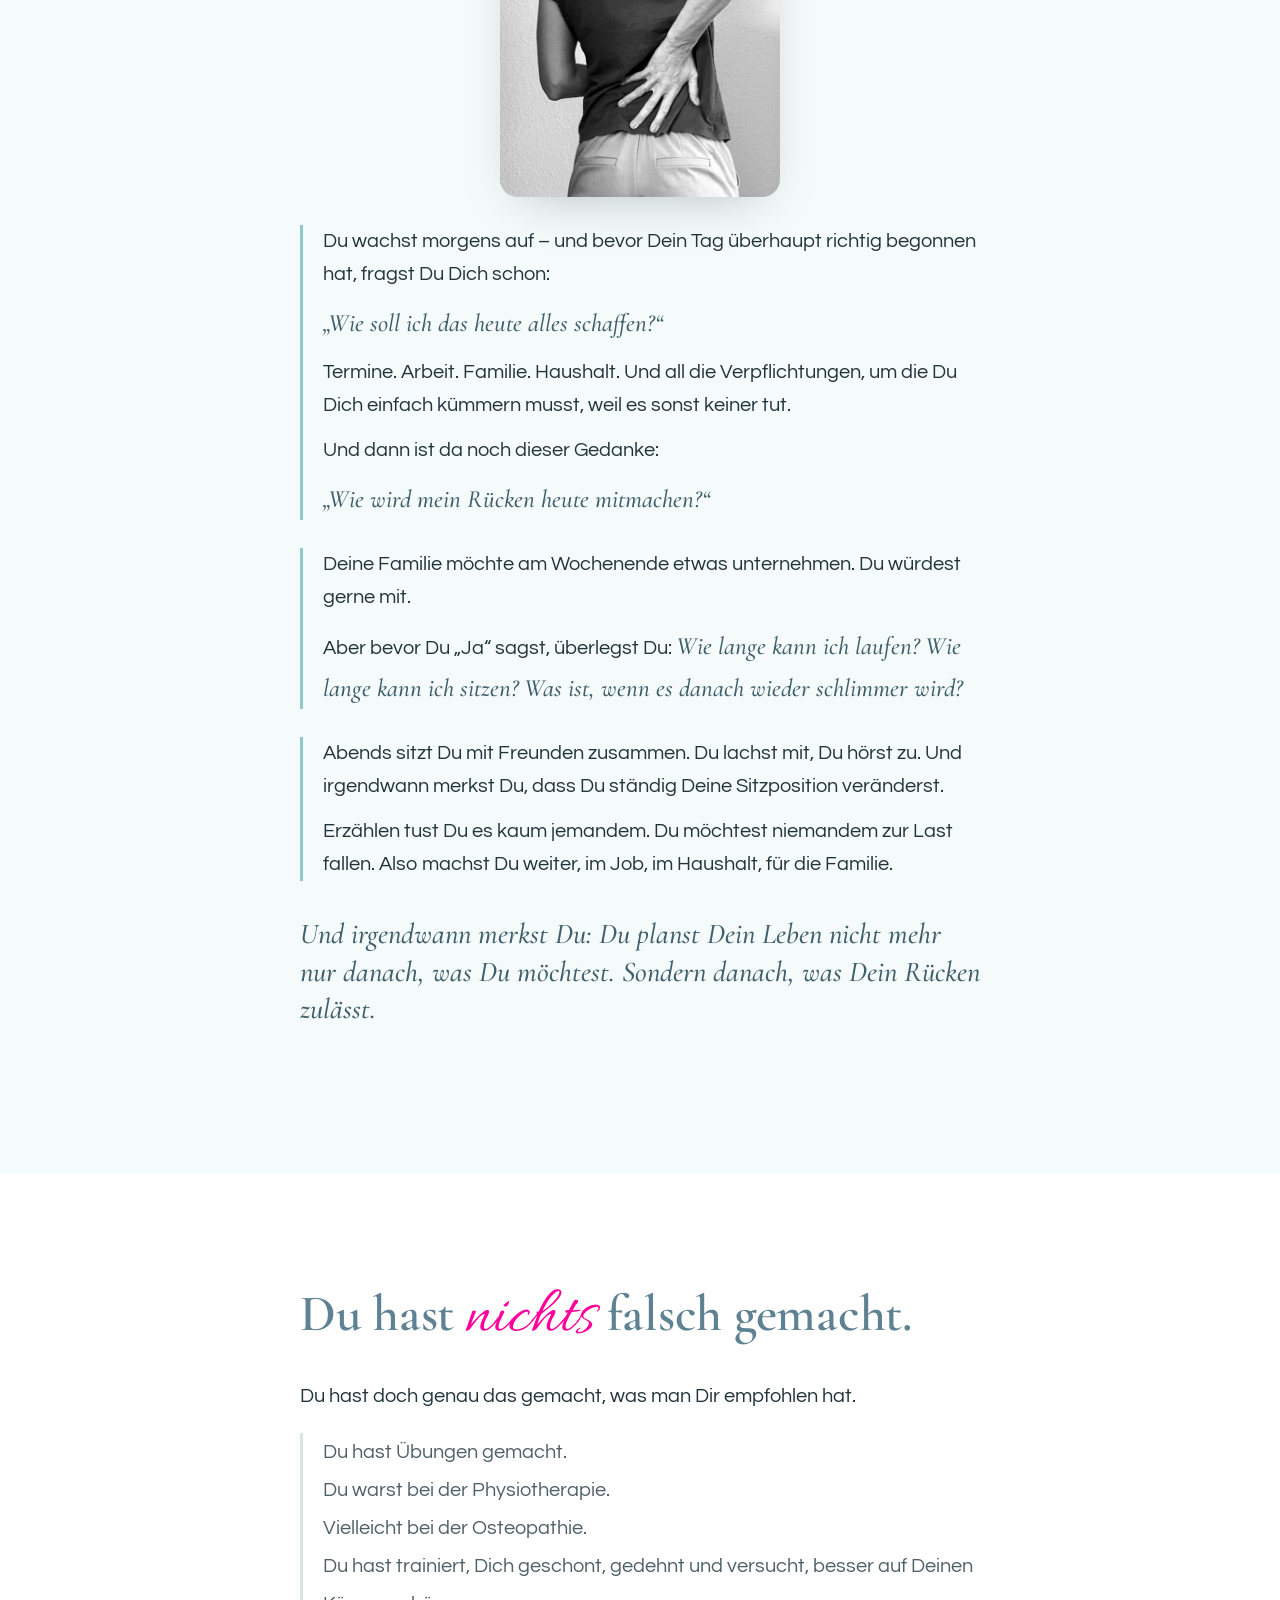
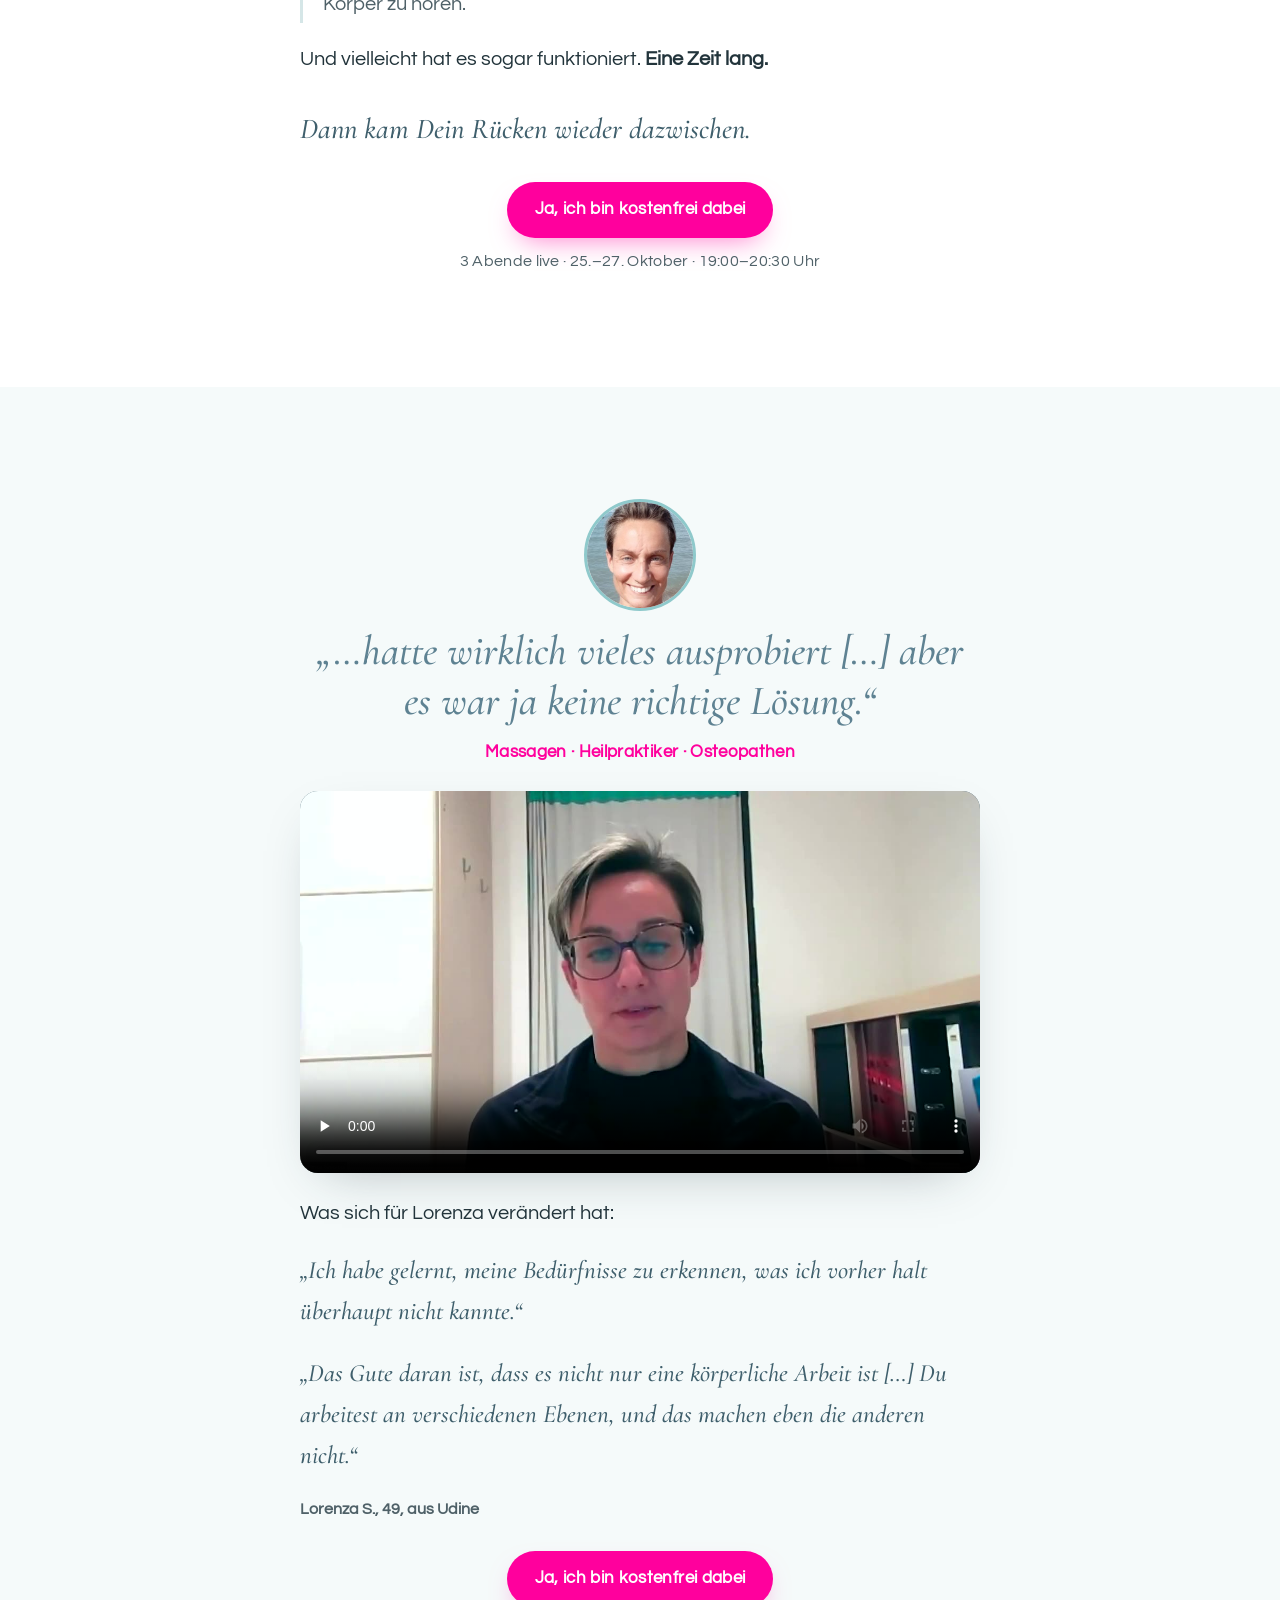
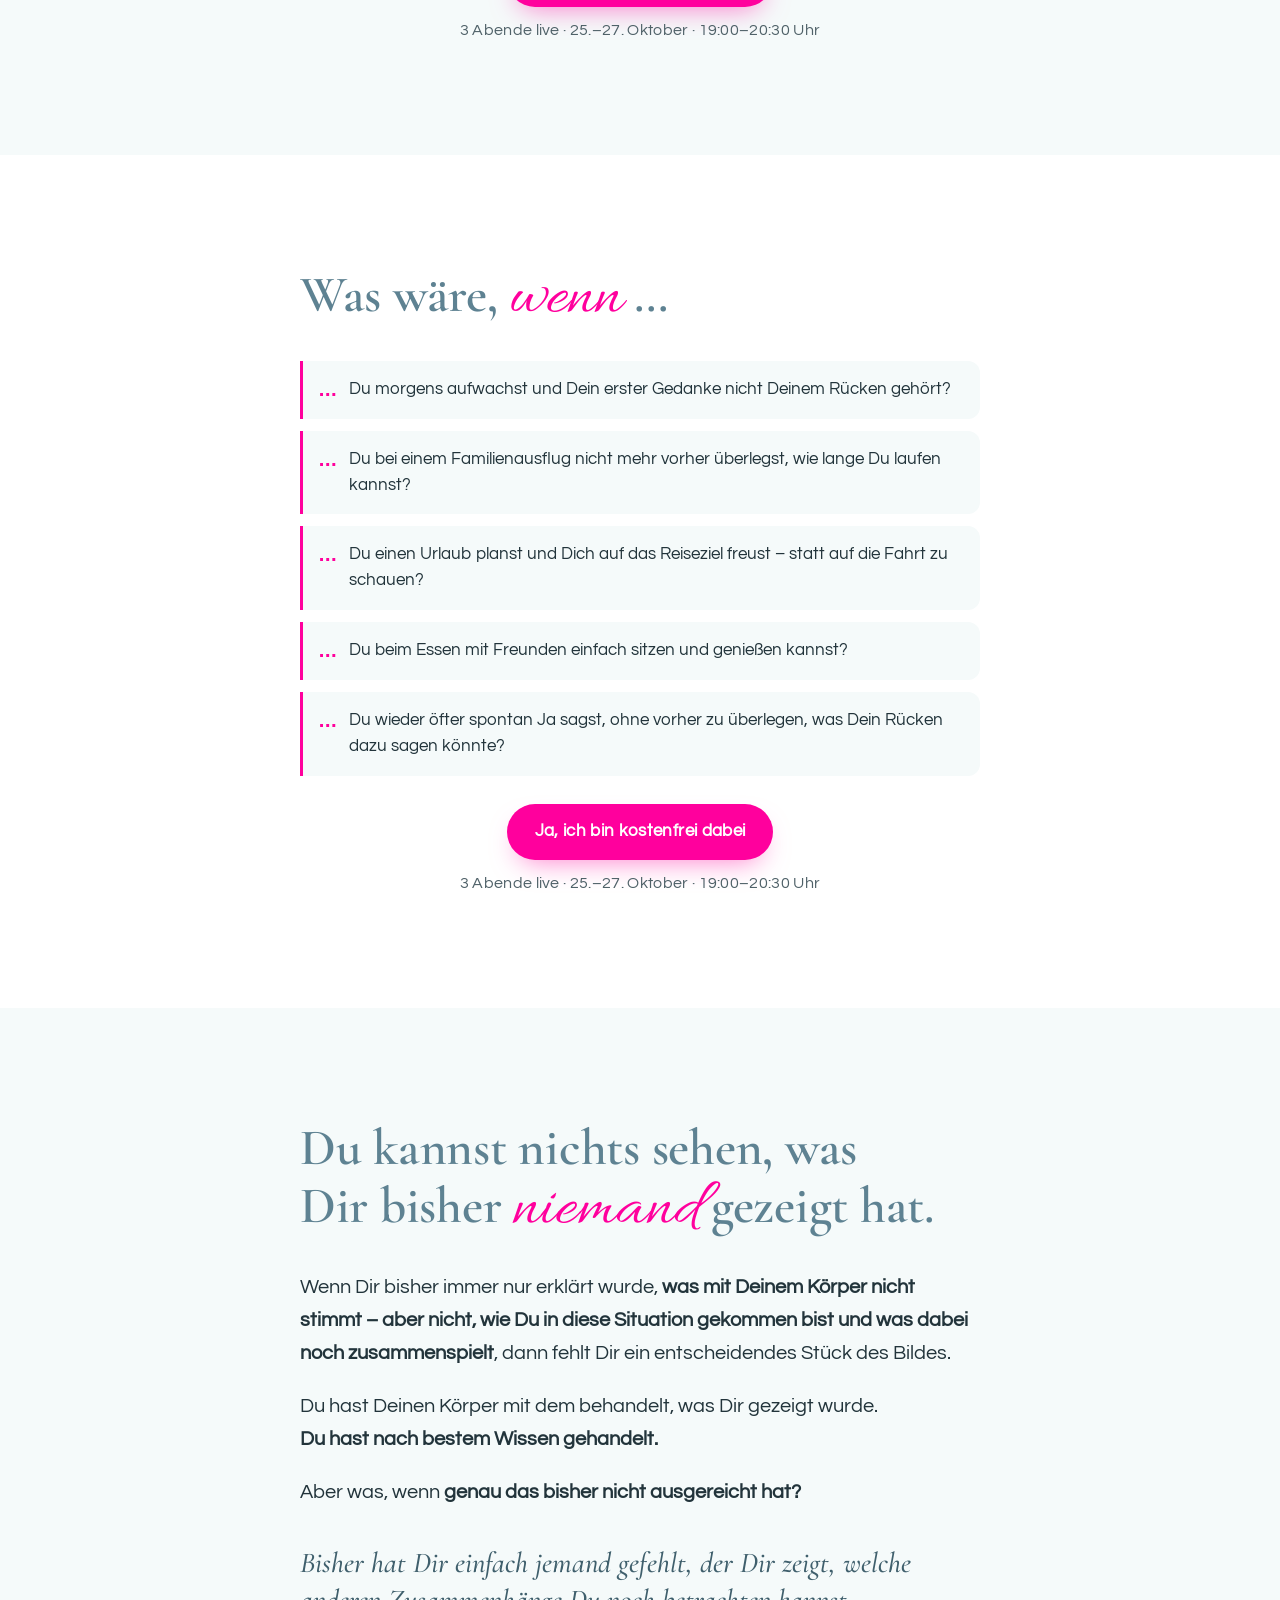
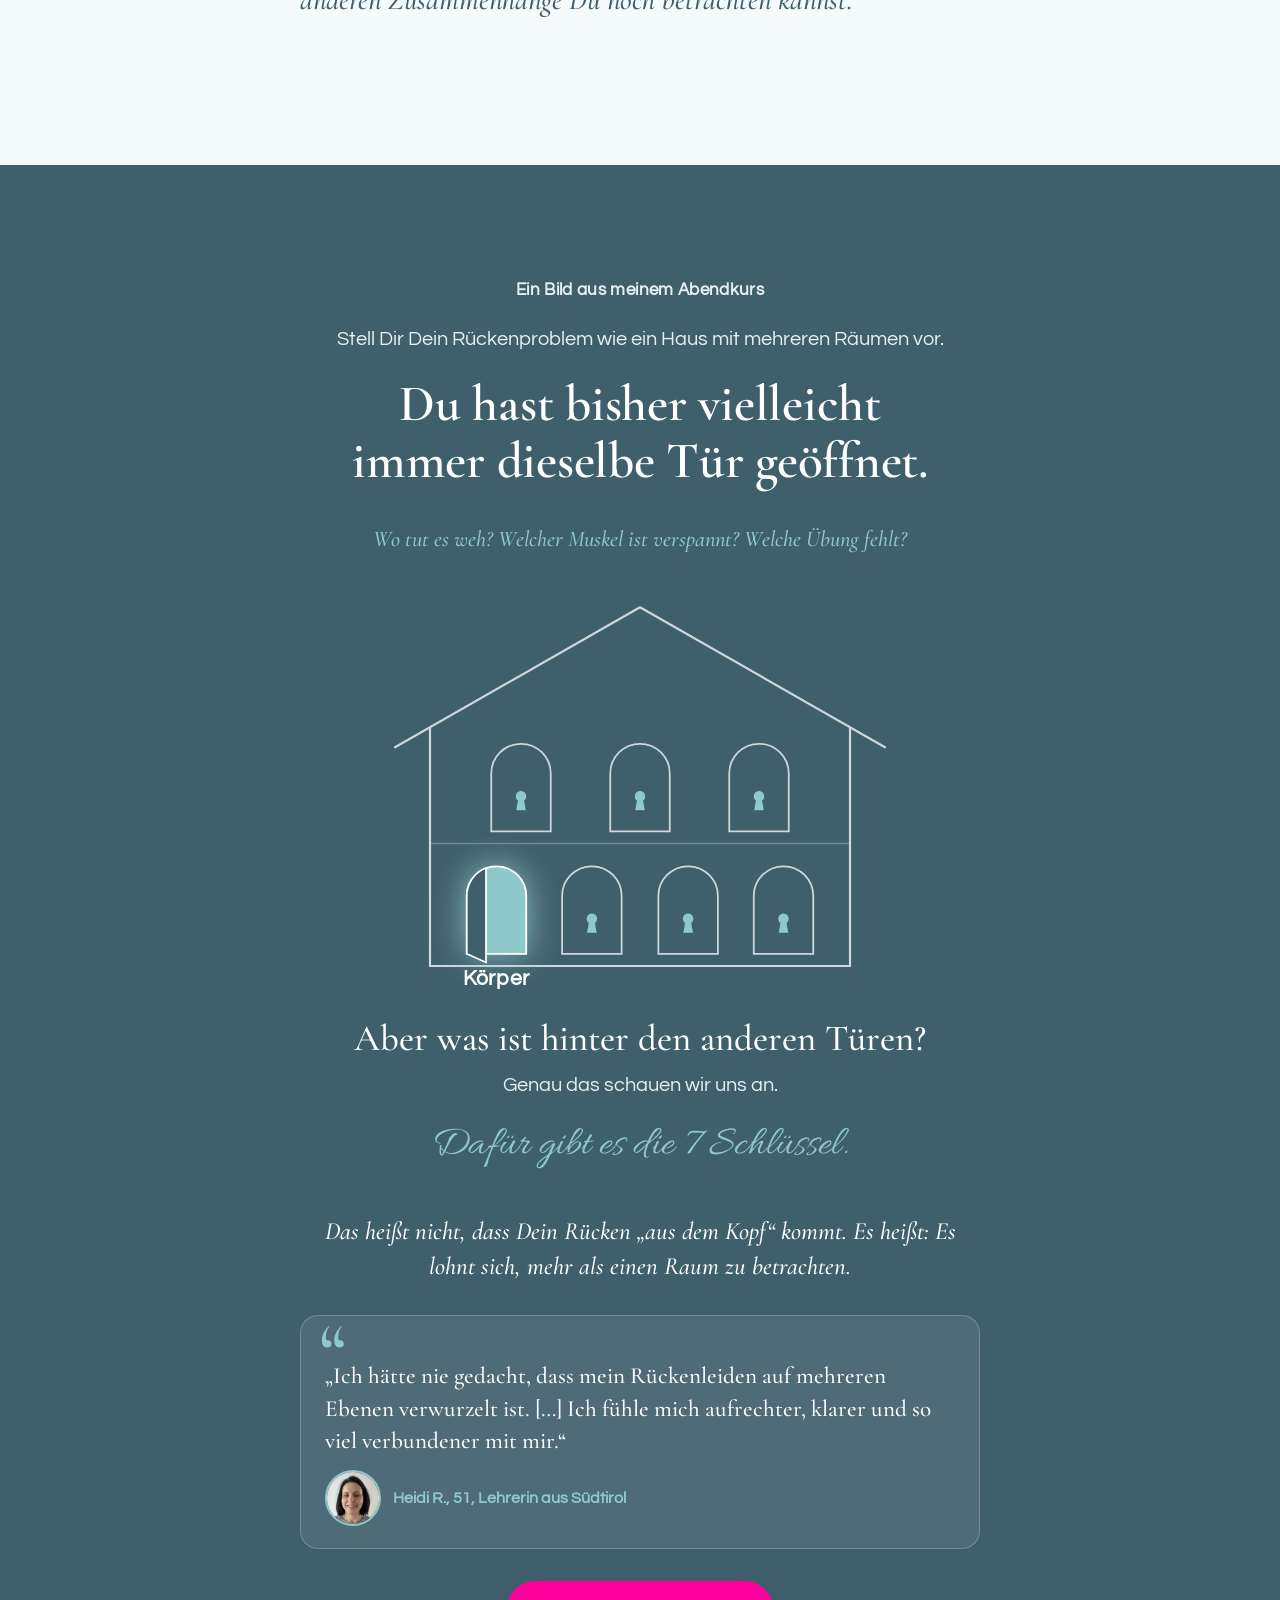
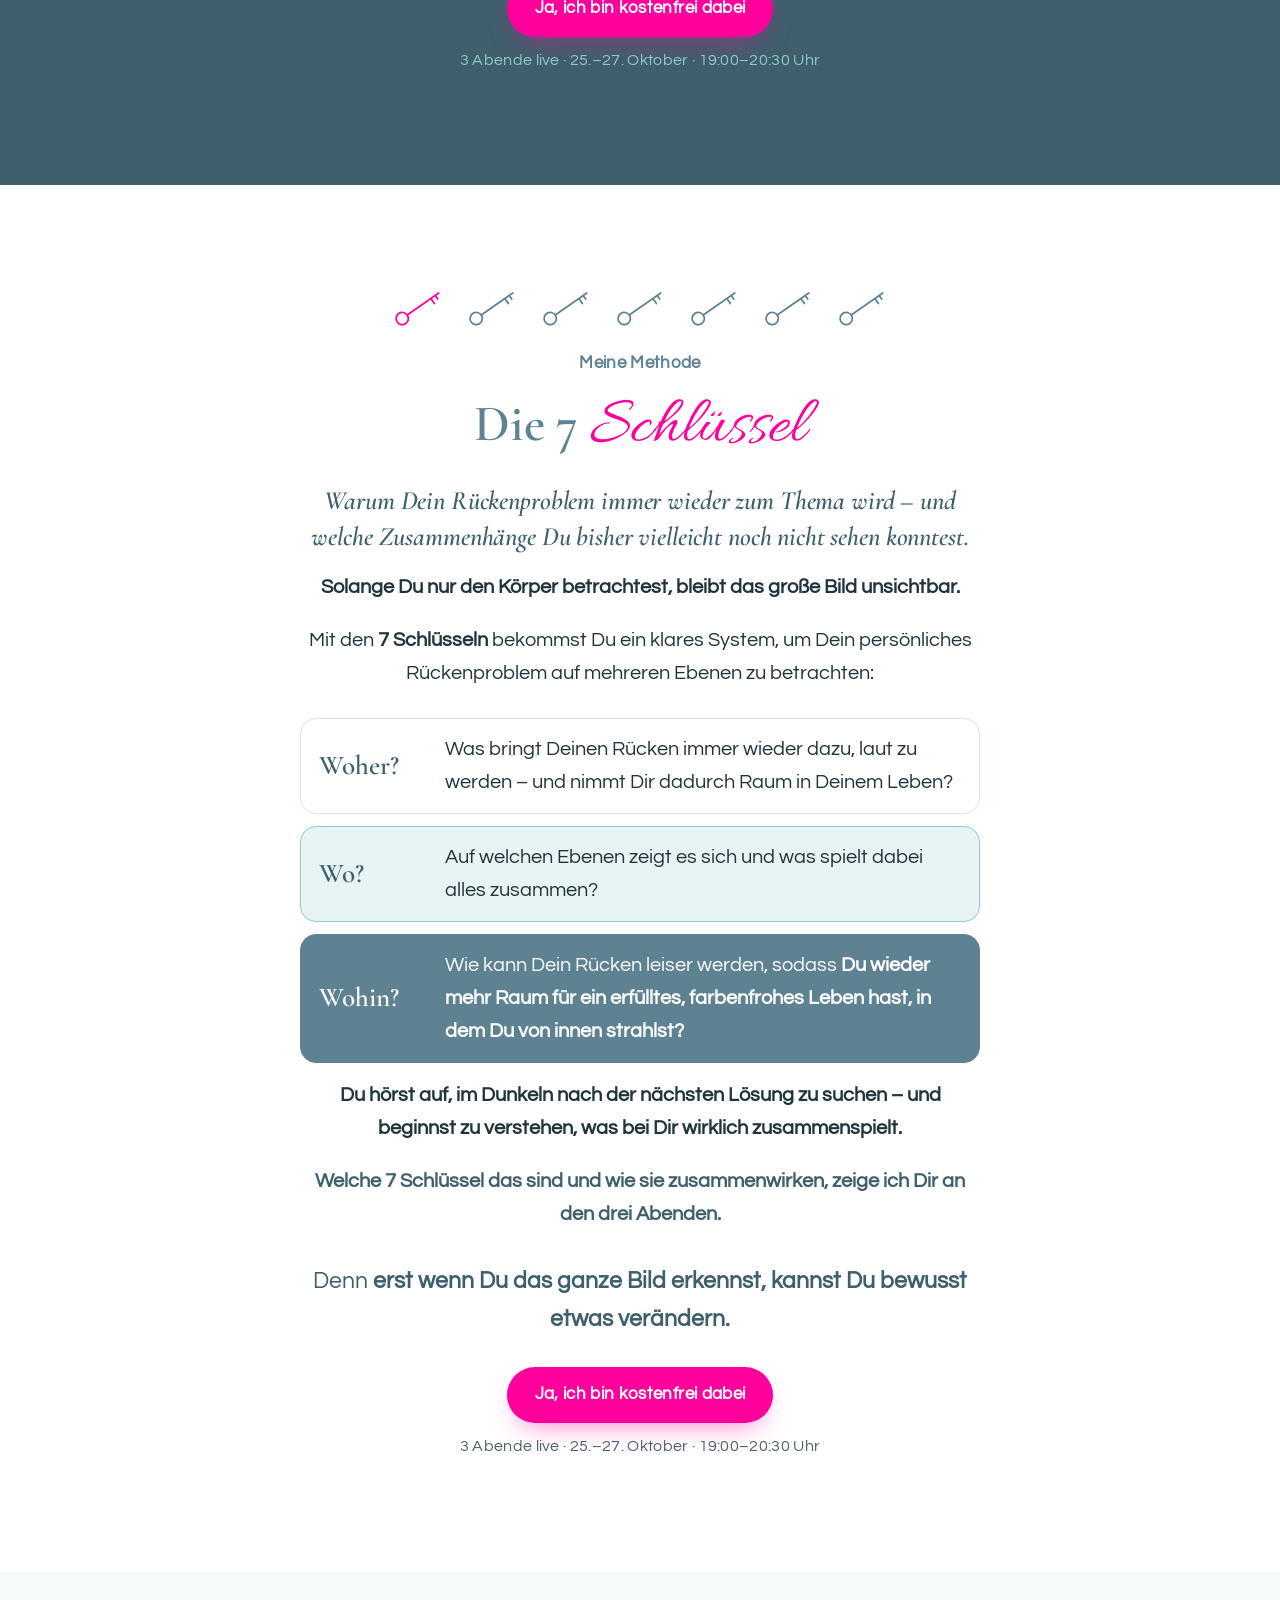
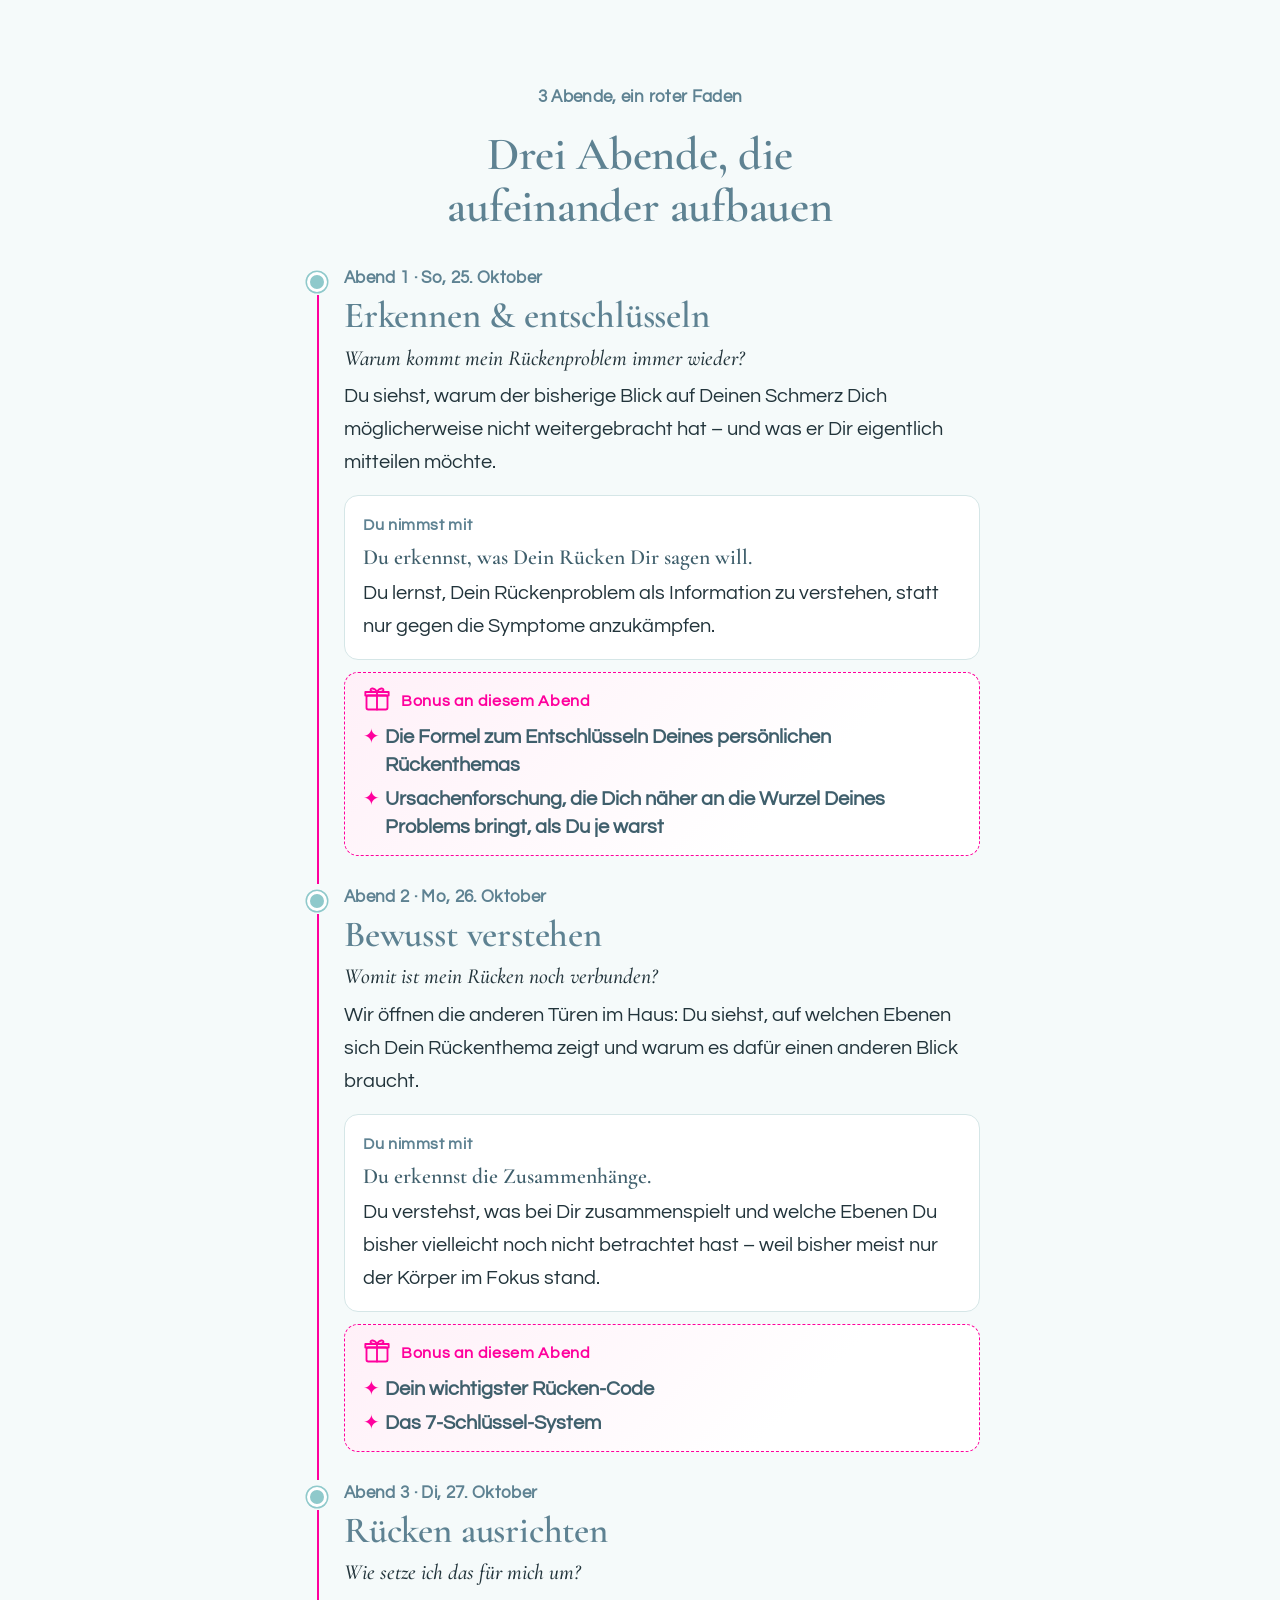
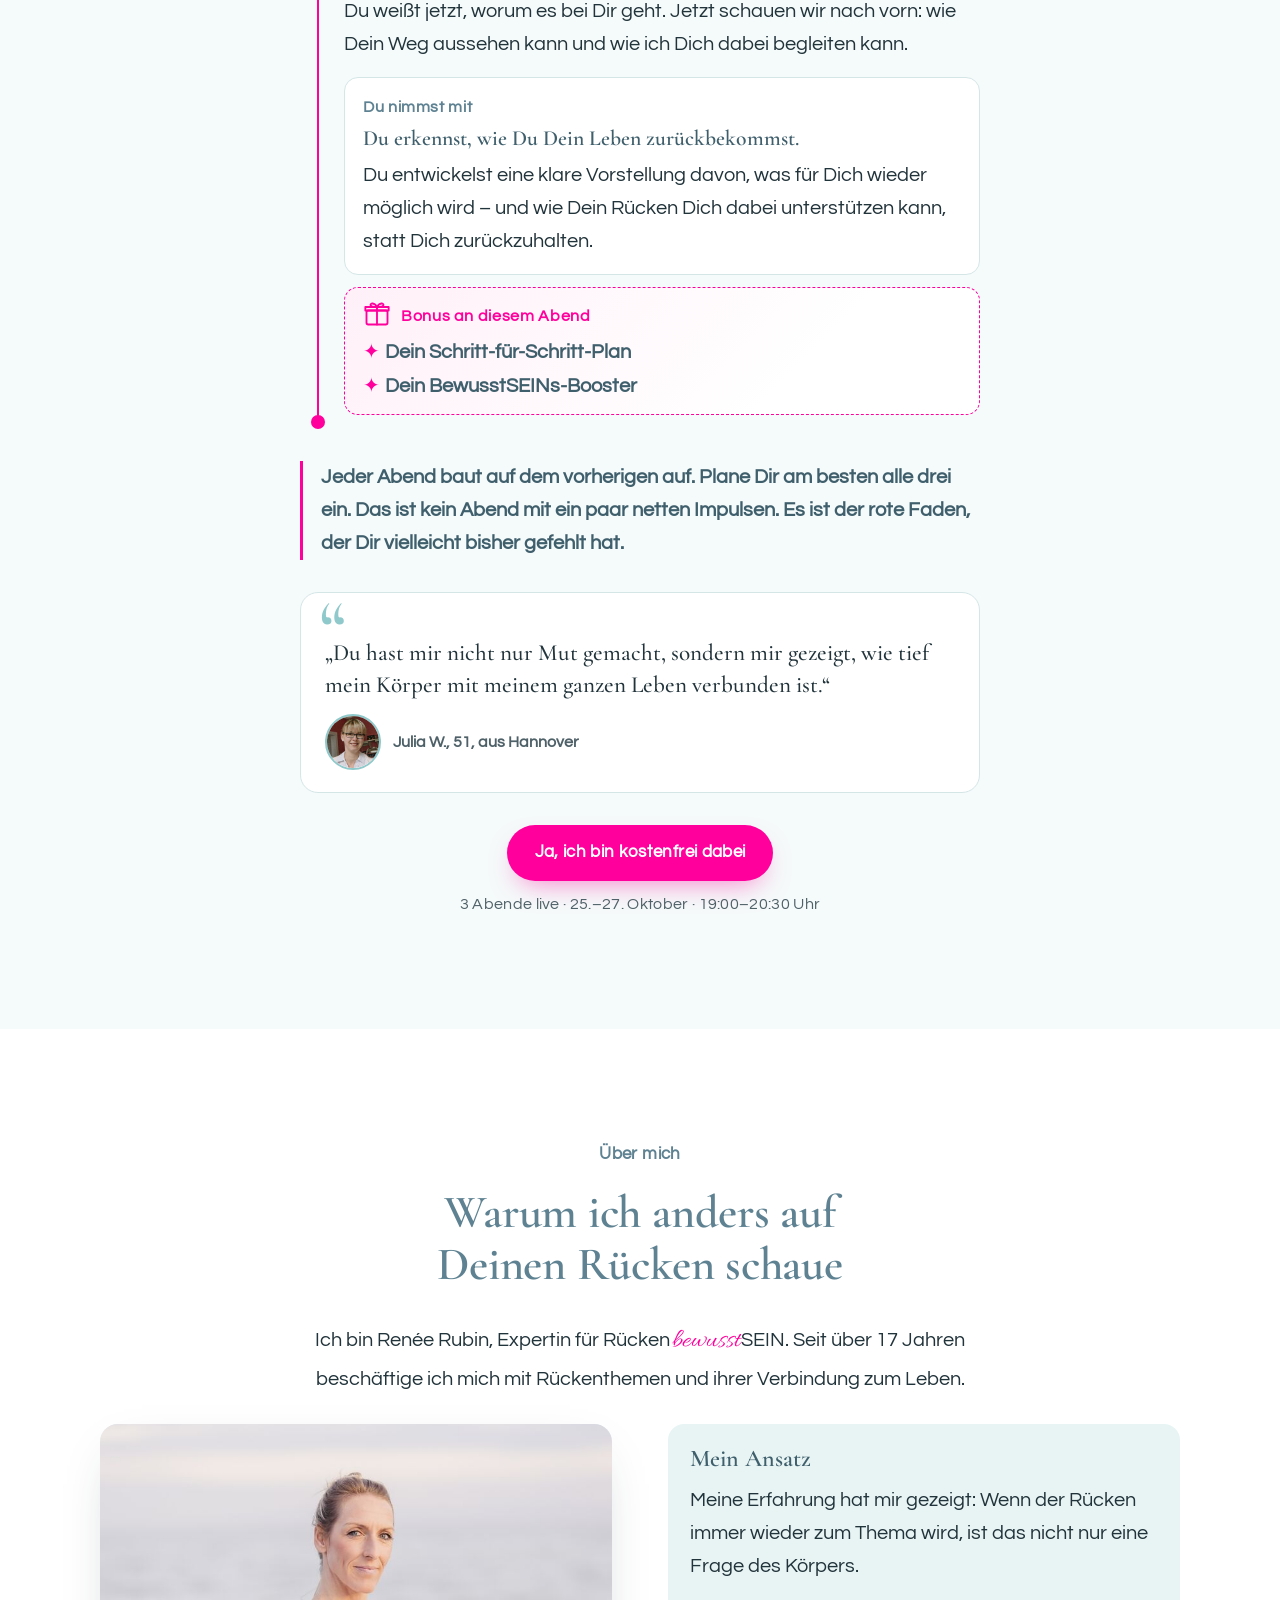
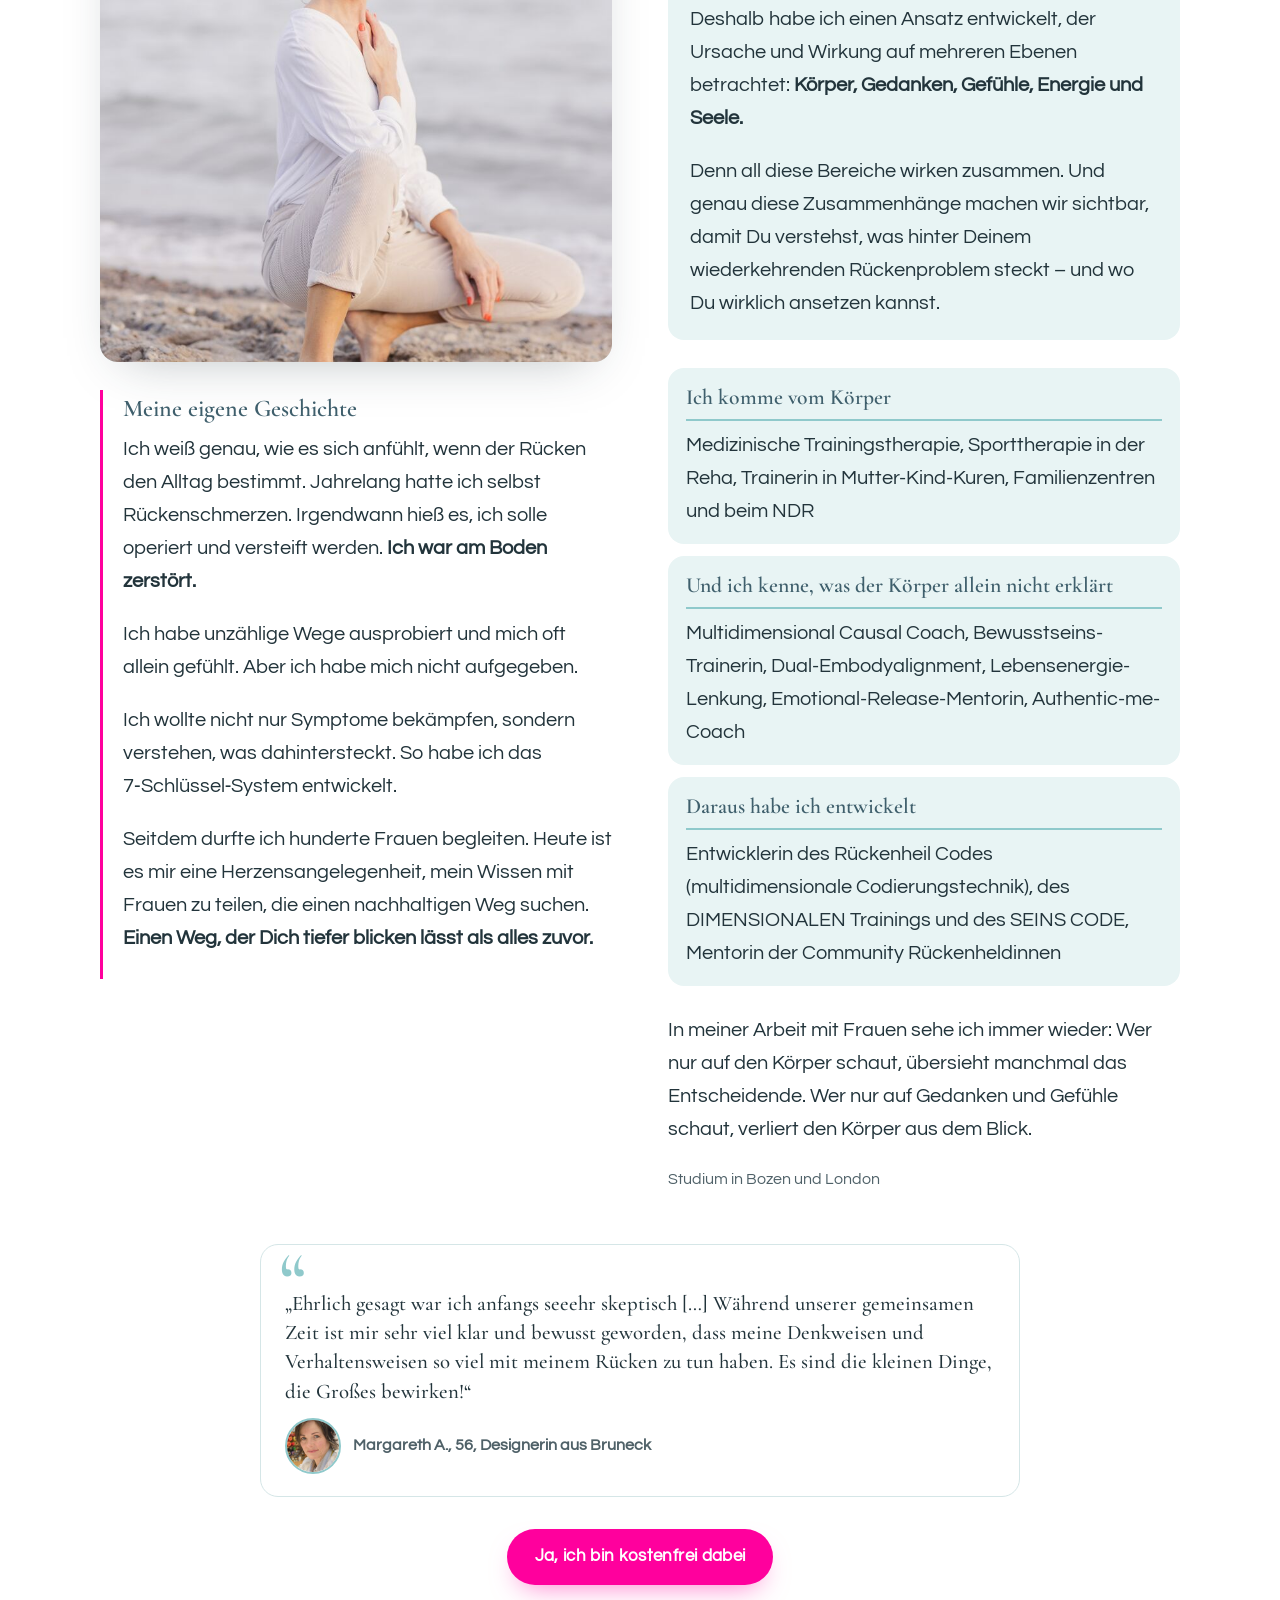
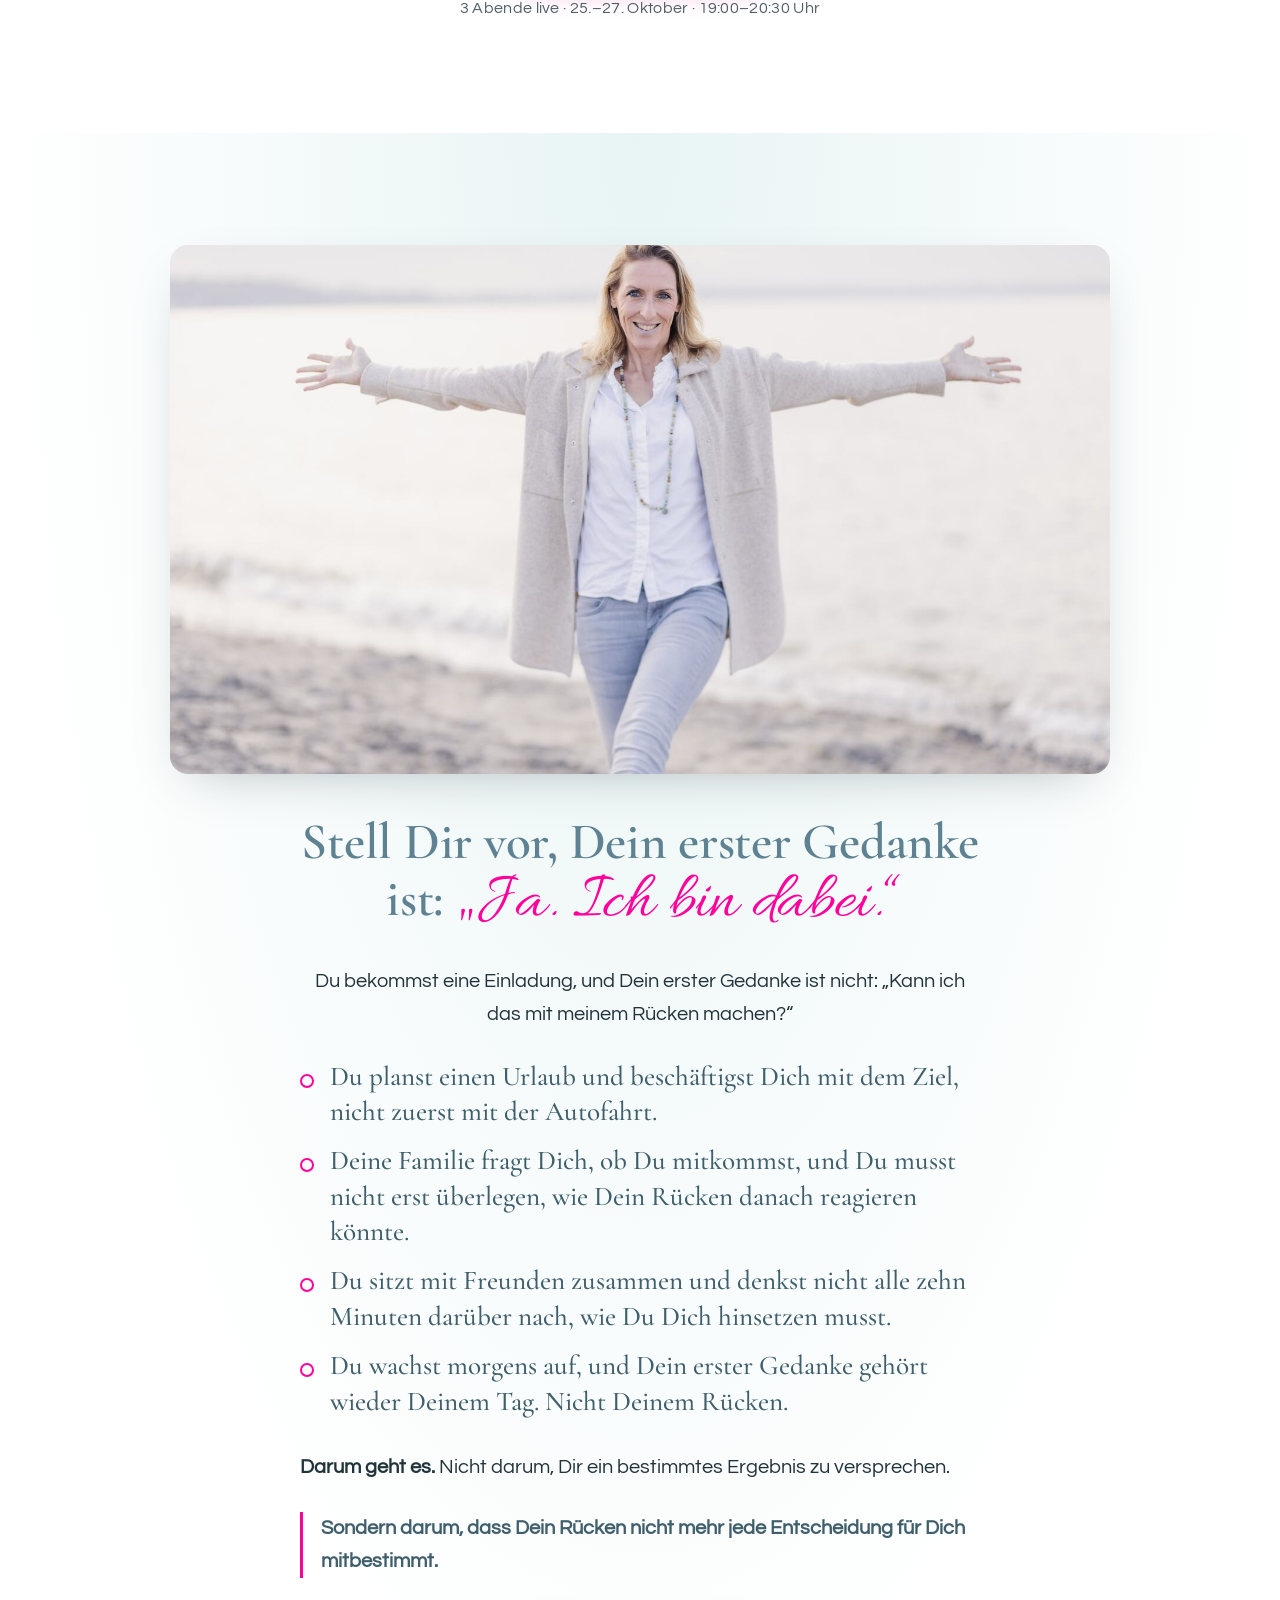
==== commit a4f427dc: "Variante B wird Startseite, Variante A bleibt als Sicherung" ====
--- a/index.html
+++ b/index.html
@@ -3,24 +3,22 @@
 <head>
   <meta charset="utf-8">
   <meta name="viewport" content="width=device-width, initial-scale=1">
-  <title>Kostenfreier Online-Abendkurs mit Renée Rubin: Warum kommt dein Rückenproblem immer wieder?</title>
-  <meta name="description" content="3 Abende live und kostenfrei, 25.–27. Oktober 2026: Lerne Renées 7 Schlüssel kennen und finde deinen persönlichen nächsten Schritt.">
+  <title>Kostenfreier Online-Abendkurs mit Renée Rubin · Die 7 Schlüssel</title>
+  <meta name="description" content="3 Abende live und kostenfrei, 25.–27. Oktober 2026: Lerne Renées 7 Schlüssel kennen und finde Deinen persönlichen nächsten Schritt.">
   <meta name="theme-color" content="#5e8292">
   <meta name="color-scheme" content="light">
   <script>document.documentElement.className += " js";</script>
 
   <meta property="og:type" content="website">
   <meta property="og:locale" content="de_DE">
-  <meta property="og:title" content="Kostenfreier Online-Abendkurs: Warum kommt dein Rückenproblem immer wieder?">
-  <meta property="og:description" content="Vielleicht fehlt dir nicht die nächste Übung, sondern ein Zusammenhang. 3 Abende live, 25.–27. Oktober 2026, kostenfrei.">
+  <meta property="og:title" content="Kostenfreier Online-Abendkurs mit Renée Rubin: Die 7 Schlüssel">
+  <meta property="og:description" content="Vielleicht fehlt Dir nicht die nächste Übung, sondern ein Zusammenhang. 3 Abende live, 25.–27. Oktober 2026, kostenfrei.">
   <meta property="og:image" content="https://abendkurs.rueckenbewusst-sein.de/assets/img/og-abendkurs.jpg">
   <meta property="og:image:width" content="1200">
   <meta property="og:image:height" content="630">
 
   <link rel="icon" href="/assets/img/favicon.svg" type="image/svg+xml">
-  <link rel="preconnect" href="https://fonts.googleapis.com">
-  <link rel="preconnect" href="https://fonts.gstatic.com" crossorigin>
-  <link rel="stylesheet" href="https://fonts.googleapis.com/css2?family=Allura&family=Cormorant+Garamond:ital,wght@0,500;0,600;1,500;1,600&family=Questrial&display=swap">
+  <link rel="stylesheet" href="/assets/fonts.css">
   <link rel="stylesheet" href="/assets/styles.css">
   <link rel="preload" as="image" href="/assets/img/renee-hero.jpg" media="(min-width: 900px)">
 </head>
@@ -30,7 +28,7 @@
 
 <header class="topbar">
   <div class="wrap topbar__inner">
-    <span class="brand">Rücken<span class="brand__accent">bewusst</span>SEIN</span>
+    <span class="brand brand--course"><span class="brand__small">Abendkurs · 25.–27.10.2026</span><span class="brand__name">Rückenprobleme entschlüsseln</span></span>
     <a class="topbar__cta" href="#anmeldung" data-cta="header"><span class="hide-s">Kostenfrei </span>dabei sein</a>
   </div>
 </header>
@@ -41,13 +39,13 @@
   <section class="hero" id="start">
     <div class="wrap hero__grid">
       <div class="hero__text">
-        <p class="eyebrow">Kostenfreier Online-Abendkurs · 3 Abende live</p>
-        <h1>Warum kommt dein Rückenproblem <span class="script">immer wieder?</span></h1>
-        <p class="lead">Du hast schon so viel für deinen Rücken getan, und trotzdem wird er immer wieder zum Thema? Dann fehlt dir vielleicht nicht die nächste Übung. Sondern das, was <strong>unbewusst</strong> dahintersteckt.</p>
+        <p class="eyebrow hero__eyebrow"><span>Kostenfreier Online-Abendkurs · 3 Abende live</span><strong>Rückenprobleme entschlüsseln</strong></p>
+        <h1>Warum kommt Dein Rückenproblem <span class="script">immer wieder?</span></h1>
+        <p class="lead">Du hast schon so viel für Deinen Rücken getan, und trotzdem wird er immer wieder zum Thema? Dann fehlt Dir vielleicht nicht die nächste Übung. Sondern das, was <strong>unbewusst</strong> dahintersteckt.</p>
         <ul class="herofacts">
           <li><svg viewBox="0 0 24 24" aria-hidden="true"><rect x="3" y="5" width="18" height="16" rx="2"/><path d="M3 10h18M8 3v4M16 3v4"/></svg><span><strong>25.–27. Oktober 2026</strong> · jeweils 19:00–20:30 Uhr · live online</span></li>
-          <li><svg viewBox="0 0 24 24" aria-hidden="true"><circle cx="12" cy="8" r="4"/><path d="M4 21c1.5-4 4.5-6 8-6s6.5 2 8 6"/></svg><span>Für Frauen, die schon vieles ausprobiert haben</span></li>
-          <li><svg viewBox="0 0 24 24" aria-hidden="true"><circle cx="7" cy="12" r="4"/><path d="M11 12h11M18 12v4M21 12v3"/></svg><span>Meine 7 Schlüssel und dein persönlicher nächster Schritt</span></li>
+          <li><svg viewBox="0 0 24 24" aria-hidden="true"><circle cx="12" cy="8" r="4"/><path d="M4 21c1.5-4 4.5-6 8-6s6.5 2 8 6"/></svg><span>Für Frauen, die schon vieles ausprobiert haben – aber noch nicht verstehen, warum ihr Rückenproblem immer wiederkommt</span></li>
+          <li><svg viewBox="0 0 24 24" aria-hidden="true"><circle cx="7" cy="12" r="4"/><path d="M11 12h11M18 12v4M21 12v3"/></svg><span>Die 7 Schlüssel, die Dir zeigen, was Du über Deinen Rücken bisher noch nicht sehen konntest</span></li>
         </ul>
         <div class="cta">
           <a class="btn" href="#anmeldung" data-cta="hero" id="hero-cta">Ja, ich bin kostenfrei dabei</a>
@@ -55,36 +53,130 @@
         </div>
         <p class="trust">
           <img src="/assets/img/renee-avatar.jpg" alt="" width="48" height="48">
-          <span><strong>Renée Rubin</strong> · BewusstSEINs-Expertin für die Zusammenhänge hinter deinem Rückenproblem</span>
+          <span><strong>Renée Rubin</strong> · BewusstSEINs-Expertin für die Zusammenhänge hinter Deinem Rückenproblem</span>
         </p>
       </div>
       <figure class="hero__image">
-        <img src="/assets/img/renee-hero.jpg" alt="Renée lächelt und reicht dir einladend die Hand" width="900" height="1349" fetchpriority="high">
+        <img src="/assets/img/renee-hero.jpg" alt="Renée lächelt und reicht Dir einladend die Hand" width="900" height="1349" fetchpriority="high">
       </figure>
     </div>
 
   </section>
 
-  <!-- 2 MEHR ALS DU WAHRNIMMST -->
+  <!-- 1b LOGOS -->
+  <section class="logos" aria-label="Bekannt aus und tätig für">
+    <div class="wrap">
+      <p class="logos__label">Bekannt aus und tätig für</p>
+      <ul class="logos__list">
+        <li><img src="/assets/img/logos/ndr.png" alt="NDR" width="125" height="120" loading="lazy" decoding="async"></li>
+        <li><img src="/assets/img/logos/dksb.png" alt="Deutscher Kinderschutzbund" width="119" height="120" loading="lazy" decoding="async"></li>
+        <li><img src="/assets/img/logos/awo.png" alt="AWO" width="143" height="120" loading="lazy" decoding="async"></li>
+      </ul>
+    </div>
+  </section>
+
+  <!-- 2 ALLTAG: SIE ERKENNT SICH -->
   <section class="section section--soft">
     <div class="wrap narrow">
-      <h2>Dein Rücken ist mehr als das, was du an ihm wahrnimmst.</h2>
-      <p class="subhead">Er kann dir etwas zeigen, das dir bisher vielleicht noch niemand erklärt hat.</p>
-      <p>Du kennst deinen Rücken als den Teil deines Körpers, der sich verspannt, schmerzt oder dich in deinem Alltag ausbremst.</p>
-      <p class="strong-q">Aber was, wenn dein Rückenproblem nicht nur auf der körperlichen Ebene betrachtet werden sollte?</p>
-      <p>Was du denkst, fühlst und erlebst, wie du mit deiner Energie umgehst und wie du dein Leben gestaltest, kann Teil deines persönlichen Gesamtbildes sein.</p>
-      <p class="core-msg">Und dafür kannst du nichts.</p>
-      <p>Denn du kannst nur mit dem arbeiten, was du bisher wusstest und was dir bisher gezeigt wurde.</p>
-      <p>Wenn dir niemand gezeigt hat, <strong>welche weiteren Zusammenhänge bei deinem persönlichen Rückenproblem eine Rolle spielen können</strong>, konntest du sie bisher auch nicht bewusst betrachten.</p>
-    </div>
-  </section>
-
-  <!-- 3 DAS HAUS -->
+      <p class="eyebrow">Vielleicht kennst Du das</p>
+      <h2 class="display">„Wie wird mein Rücken <span class="script">heute</span> mitmachen?“</h2>
+      <figure class="scene-photo reveal">
+        <img src="/assets/img/ruecken.jpg" alt="Eine Frau von hinten, die Hand am unteren Rücken" width="600" height="625" loading="lazy" decoding="async">
+      </figure>
+      <div class="scene reveal">
+        <p>Du wachst morgens auf – und bevor Dein Tag überhaupt richtig begonnen hat, fragst Du Dich schon:</p>
+        <p><em>„Wie soll ich das heute alles schaffen?“</em></p>
+        <p>Termine. Arbeit. Familie. Haushalt. Und all die Verpflichtungen, um die Du Dich einfach kümmern musst, weil es sonst keiner tut.</p>
+        <p>Und dann ist da noch dieser Gedanke:</p>
+        <p><em>„Wie wird mein Rücken heute mitmachen?“</em></p>
+      </div>
+      <div class="scene reveal">
+        <p>Deine Familie möchte am Wochenende etwas unternehmen. Du würdest gerne mit.</p>
+        <p>Aber bevor Du „Ja“ sagst, überlegst Du: <em>Wie lange kann ich laufen? Wie lange kann ich sitzen? Was ist, wenn es danach wieder schlimmer wird?</em></p>
+      </div>
+      <div class="scene reveal">
+        <p>Abends sitzt Du mit Freunden zusammen. Du lachst mit, Du hörst zu. Und irgendwann merkst Du, dass Du ständig Deine Sitzposition veränderst.</p>
+        <p>Erzählen tust Du es kaum jemandem. Du möchtest niemandem zur Last fallen. Also machst Du weiter, im Job, im Haushalt, für die Familie.</p>
+      </div>
+      <p class="core-msg">Und irgendwann merkst Du: Du planst Dein Leben nicht mehr nur danach, was Du möchtest. Sondern danach, was Dein Rücken zulässt.</p>
+    </div>
+  </section>
+
+  <!-- 3 ENTLASTUNG -->
+  <section class="section">
+    <div class="wrap narrow">
+      <h2 class="display">Du hast <span class="script">nichts</span> falsch gemacht.</h2>
+      <p>Du hast doch genau das gemacht, was man Dir empfohlen hat.</p>
+      <p class="stack">Du hast Übungen gemacht.<br>Du warst bei der Physiotherapie.<br>Vielleicht bei der Osteopathie.<br>Du hast trainiert, Dich geschont, gedehnt und versucht, besser auf Deinen Körper zu hören.</p>
+      <p>Und vielleicht hat es sogar funktioniert. <strong>Eine Zeit lang.</strong></p>
+      <p class="core-msg">Dann kam Dein Rücken wieder dazwischen.</p>
+      <div class="cta center">
+        <a class="btn" href="#anmeldung" data-cta="entlastung">Ja, ich bin kostenfrei dabei</a>
+        <p class="cta__sub">3 Abende live · 25.–27. Oktober · 19:00–20:30 Uhr</p>
+      </div>
+    </div>
+  </section>
+
+  <!-- 4 LORENZA: Clip aus ihrem Originalvideo (Wortlaut 1:1, ohne Heilungsaussagen) -->
+  <section class="section section--soft">
+    <div class="wrap narrow center">
+      <img class="lorenza__img" src="/assets/img/stimmen/lorenza.jpg" alt="Lorenza" width="112" height="112" loading="lazy" decoding="async">
+      <p class="lorenza__quote">„…hatte wirklich vieles ausprobiert […] aber es war ja keine richtige Lösung.“</p>
+      <p class="lorenza__list">Massagen · Heilpraktiker · Osteopathen</p>
+      <video class="lorenza__video" controls playsinline preload="none" poster="/assets/video/lorenza-poster.jpg" width="1280" height="720">
+        <source src="/assets/video/lorenza.mp4" type="video/mp4">
+        <source src="/assets/video/lorenza.webm" type="video/webm">
+        <track kind="subtitles" src="/assets/video/lorenza.vtt" srclang="de" label="Deutsch" default>
+      </video>
+      <div class="lorenza__after">
+        <p>Was sich für Lorenza verändert hat:</p>
+        <p><em>„Ich habe gelernt, meine Bedürfnisse zu erkennen, was ich vorher halt überhaupt nicht kannte.“</em></p>
+        <p><em>„Das Gute daran ist, dass es nicht nur eine körperliche Arbeit ist […] Du arbeitest an verschiedenen Ebenen, und das machen eben die anderen nicht.“</em></p>
+        <p class="lorenza__name">Lorenza S., 49, aus Udine</p>
+      </div>
+      <div class="cta">
+        <a class="btn" href="#anmeldung" data-cta="lorenza">Ja, ich bin kostenfrei dabei</a>
+        <p class="cta__sub">3 Abende live · 25.–27. Oktober · 19:00–20:30 Uhr</p>
+      </div>
+    </div>
+  </section>
+
+  <!-- 8b WAS WÄRE, WENN -->
+  <section class="section">
+    <div class="wrap narrow">
+      <h2 class="display">Was wäre, <span class="script">wenn</span> …</h2>
+      <ul class="whatif">
+        <li class="reveal">Du morgens aufwachst und Dein erster Gedanke nicht Deinem Rücken gehört?</li>
+        <li class="reveal">Du bei einem Familienausflug nicht mehr vorher überlegst, wie lange Du laufen kannst?</li>
+        <li class="reveal">Du einen Urlaub planst und Dich auf das Reiseziel freust – statt auf die Fahrt zu schauen?</li>
+        <li class="reveal">Du beim Essen mit Freunden einfach sitzen und genießen kannst?</li>
+        <li class="reveal">Du wieder öfter spontan Ja sagst, ohne vorher zu überlegen, was Dein Rücken dazu sagen könnte?</li>
+      </ul>
+      <div class="cta center">
+        <a class="btn" href="#anmeldung" data-cta="wasware">Ja, ich bin kostenfrei dabei</a>
+        <p class="cta__sub">3 Abende live · 25.–27. Oktober · 19:00–20:30 Uhr</p>
+      </div>
+    </div>
+  </section>
+
+  <!-- 6 DU KANNST NICHTS DAFÜR -->
+  <section class="section section--soft">
+    <div class="wrap narrow">
+      <h2 class="display">Du kannst nichts sehen, was Dir bisher <span class="script">niemand</span> gezeigt hat.</h2>
+      <p>Wenn Dir bisher immer nur erklärt wurde, <strong>was mit Deinem Körper nicht stimmt – aber nicht, wie Du in diese Situation gekommen bist und was dabei noch zusammenspielt</strong>, dann fehlt Dir ein entscheidendes Stück des Bildes.</p>
+      <p>Du hast Deinen Körper mit dem behandelt, was Dir gezeigt wurde.<br><strong>Du hast nach bestem Wissen gehandelt.</strong></p>
+      <p>Aber was, wenn <strong>genau das bisher nicht ausgereicht hat?</strong></p>
+      <p class="core-msg">Bisher hat Dir einfach jemand gefehlt, der Dir zeigt, welche anderen Zusammenhänge Du noch betrachten kannst.</p>
+    </div>
+  </section>
+
+  <!-- 7 DAS HAUS -->
   <section class="section section--house" id="haus">
     <div class="wrap narrow center">
       <p class="eyebrow eyebrow--light">Ein Bild aus meinem Abendkurs</p>
-      <h2 class="display display--light">Was, wenn du bisher nur <em>einen</em> Raum betrachtet hast?</h2>
-      <p>Stell dir dein Rückenproblem wie ein Haus mit mehreren Räumen vor. Die meisten schauen zuerst in einen: den Körper. Wo ist die Verspannung? Welcher Muskel? Welche Übung fehlt noch?</p>
+      <p>Stell Dir Dein Rückenproblem wie ein Haus mit mehreren Räumen vor.</p>
+      <h2 class="display display--light">Du hast bisher vielleicht immer dieselbe Tür geöffnet.</h2>
+      <p class="house__questions">Wo tut es weh? Welcher Muskel ist verspannt? Welche Übung fehlt?</p>
     </div>
     <div class="wrap">
       <figure class="house reveal">
@@ -101,7 +193,7 @@
             <path class="door__glow" d="M0 100V34a34 34 0 0 1 68 0v66z"/>
             <path class="door__leaf" d="M0 100V34a34 34 0 0 1 22-32v108z"/>
           </g>
-          <text class="door__label door__label--open" style="--d:0" x="156" y="462">KÖRPER</text>
+          <text class="door__label door__label--open" style="--d:0" x="156" y="462">Körper</text>
           <g class="door door--closed" style="--d:5" transform="translate(231 326)"><path d="M0 100V34a34 34 0 0 1 68 0v66z"/><path class="door__keyhole" d="M34 54a6 6 0 1 1-.01 0zM31 62h6l2.5 14h-11z"/></g>
           <g class="door door--closed" style="--d:6" transform="translate(341 326)"><path d="M0 100V34a34 34 0 0 1 68 0v66z"/><path class="door__keyhole" d="M34 54a6 6 0 1 1-.01 0zM31 62h6l2.5 14h-11z"/></g>
           <g class="door door--closed" style="--d:7" transform="translate(450 326)"><path d="M0 100V34a34 34 0 0 1 68 0v66z"/><path class="door__keyhole" d="M34 54a6 6 0 1 1-.01 0zM31 62h6l2.5 14h-11z"/></g>
@@ -109,11 +201,13 @@
       </figure>
     </div>
     <div class="wrap narrow center">
-      <p class="house__q">Doch was befindet sich hinter den anderen Türen?</p>
-      <p class="house__note">Das heißt nicht, dass dein Rücken „aus dem Kopf“ kommt. Es heißt: Wenn du verstehen willst, warum dein Rückenproblem immer wieder zum Thema wird, lohnt es sich, mehr als einen Raum zu betrachten.</p>
+      <p class="house__q">Aber was ist hinter den anderen Türen?</p>
+      <p>Genau das schauen wir uns an.</p>
+      <p class="house__a">Dafür gibt es die 7 Schlüssel.</p>
+      <p class="house__note">Das heißt nicht, dass Dein Rücken „aus dem Kopf“ kommt. Es heißt: Es lohnt sich, mehr als einen Raum zu betrachten.</p>
       <figure class="voice voice--onDark reveal">
         <blockquote>„Ich hätte nie gedacht, dass mein Rückenleiden auf mehreren Ebenen verwurzelt ist. […] Ich fühle mich aufrechter, klarer und so viel verbundener mit mir.“</blockquote>
-        <figcaption>Heidi R., 46, Lehrerin aus Südtirol</figcaption>
+        <figcaption><img class="voice__img" src="/assets/img/stimmen/heidi.jpg" alt="" width="56" height="56" loading="lazy" decoding="async"><span>Heidi R., 51, Lehrerin aus Südtirol</span></figcaption>
       </figure>
       <div class="cta">
         <a class="btn" href="#anmeldung" data-cta="haus">Ja, ich bin kostenfrei dabei</a>
@@ -122,26 +216,7 @@
     </div>
   </section>
 
-  <!-- 4 DAS GANZE IN DEN BLICK NEHMEN -->
-  <section class="section">
-    <div class="wrap narrow">
-      <p class="eyebrow">Genau hier setzt mein Ansatz an</p>
-      <p>Aus über 17 Jahren Erfahrung mit Körper, Bewegung und ganzheitlicher Begleitung habe ich eine klare Methode entwickelt, mit der wir dein Rückenproblem nicht nur dort betrachten, wo du es wahrnimmst.</p>
-      <h2 class="display">Sondern <span class="script">das Ganze</span> in den Blick nehmen.</h2>
-      <p class="core-msg">Denn du kannst nicht verändern, was du noch nicht erkannt hast.</p>
-      <p>Und genau deshalb geht es nicht darum, noch mehr Informationen zu sammeln oder die nächste Methode auszuprobieren.</p>
-      <p><strong>Es geht darum, einen roten Faden zu bekommen:</strong></p>
-      <ul class="inner reveal">
-        <li>Was spielt bei dir eine Rolle?</li>
-        <li>Was ist vielleicht schon lange unbewusst aktiv?</li>
-        <li>Welche Ebenen hast du bisher noch nicht betrachtet?</li>
-        <li>Und wo lohnt es sich für dich, genauer hinzuschauen?</li>
-      </ul>
-      <p class="house__a house__a--light">Dafür gibt es die 7 Schlüssel.</p>
-    </div>
-  </section>
-
-  <!-- 5 DIE 7 SCHLÜSSEL -->
+  <!-- 8 DIE 7 SCHLÜSSEL -->
   <section class="section">
     <div class="wrap narrow center">
       <div class="keys reveal" aria-hidden="true">
@@ -155,17 +230,25 @@
       </div>
       <p class="eyebrow">Meine Methode</p>
       <h2 class="display">Die 7 <span class="script">Schlüssel</span></h2>
-      <p>Mit meiner Methode betrachtest du dein persönliches Rückenthema bewusst auf mehreren Ebenen. Schritt für Schritt, mit einem klaren Plan statt im Rätselraten.</p>
+      <h3 class="subhead">Warum Dein Rückenproblem immer wieder zum Thema wird – und welche Zusammenhänge Du bisher vielleicht noch nicht sehen konntest.</h3>
+      <p><strong>Solange Du nur den Körper betrachtest, bleibt das große Bild unsichtbar.</strong></p>
+      <p>Mit den <strong>7 Schlüsseln</strong> bekommst Du ein klares System, um Dein persönliches Rückenproblem auf mehreren Ebenen zu betrachten:</p>
       <ol class="compass" aria-label="Die Logik der 7 Schlüssel">
-        <li><strong>Woher?</strong><span>Was spielt bei dir hinein?</span></li>
-        <li><strong>Wo?</strong><span>Auf welchen Ebenen zeigt es sich?</span></li>
-        <li><strong>Wohin?</strong><span>Wie soll dein Leben wieder aussehen?</span></li>
+        <li><strong>Woher?</strong><span>Was bringt Deinen Rücken immer wieder dazu, laut zu werden – und nimmt Dir dadurch Raum in Deinem Leben?</span></li>
+        <li><strong>Wo?</strong><span>Auf welchen Ebenen zeigt es sich und was spielt dabei alles zusammen?</span></li>
+        <li><strong>Wohin?</strong><span>Wie kann Dein Rücken leiser werden, sodass <strong>Du wieder mehr Raum für ein erfülltes, farbenfrohes Leben hast, in dem Du von innen strahlst?</strong></span></li>
       </ol>
-      <p class="compass__note">Welche 7 Schlüssel das sind und wie sie zusammenhängen, zeige ich dir im Abendkurs.</p>
-    </div>
-  </section>
-
-  <!-- 6 DIE DREI ABENDE ALS REISE -->
+      <p><strong>Du hörst auf, im Dunkeln nach der nächsten Lösung zu suchen – und beginnst zu verstehen, was bei Dir wirklich zusammenspielt.</strong></p>
+      <p class="compass__note">Welche 7 Schlüssel das sind und wie sie zusammenwirken, zeige ich Dir an den drei Abenden.</p>
+      <p class="keys__claim">Denn <strong>erst wenn Du das ganze Bild erkennst, kannst Du bewusst etwas verändern.</strong></p>
+      <div class="cta">
+        <a class="btn" href="#anmeldung" data-cta="schluessel">Ja, ich bin kostenfrei dabei</a>
+        <p class="cta__sub">3 Abende live · 25.–27. Oktober · 19:00–20:30 Uhr</p>
+      </div>
+    </div>
+  </section>
+
+  <!-- 9 DIE DREI ABENDE ALS REISE -->
   <section class="section section--soft">
     <div class="wrap narrow">
       <p class="eyebrow center">3 Abende, ein roter Faden</p>
@@ -175,25 +258,31 @@
           <p class="journey__day">Abend 1 · So, 25. Oktober</p>
           <h3>Erkennen &amp; entschlüsseln</h3>
           <p class="journey__q">Warum kommt mein Rückenproblem immer wieder?</p>
-          <p>Du erkennst: So, wie du bisher auf deinen Schmerz geschaut hast, kommst du möglicherweise nicht weiter. Und du beginnst, die Information hinter dem Schmerz zu entschlüsseln.</p>
+          <p class="journey__agenda">Du siehst, warum der bisherige Blick auf Deinen Schmerz Dich möglicherweise nicht weitergebracht hat – und was er Dir eigentlich mitteilen möchte.</p>
+          <div class="takeaway"><p class="takeaway__label">Du nimmst mit</p><p class="takeaway__h">Du erkennst, was Dein Rücken Dir sagen will.</p><p>Du lernst, Dein Rückenproblem als Information zu verstehen, statt nur gegen die Symptome anzukämpfen.</p></div>
+          <div class="bonus"><svg class="bonus__icon" viewBox="0 0 24 24" aria-hidden="true"><rect x="3" y="9" width="18" height="12" rx="1.5"/><path d="M2 9h20v-3H2zM12 6v15M12 6C10 2 6 2.5 6.5 4.5S10 6 12 6zm0 0c2-4 6-3.5 5.5-1.5S14 6 12 6z"/></svg><p class="bonus__label">Bonus an diesem Abend</p><ul><li>Die Formel zum Entschlüsseln Deines persönlichen Rückenthemas</li><li>Ursachenforschung, die Dich näher an die Wurzel Deines Problems bringt, als Du je warst</li></ul></div>
         </li>
         <li class="reveal">
           <p class="journey__day">Abend 2 · Mo, 26. Oktober</p>
           <h3>Bewusst verstehen</h3>
           <p class="journey__q">Womit ist mein Rücken noch verbunden?</p>
-          <p>Du siehst: Es gibt mehrere Ebenen und Zusammenhänge, und dafür braucht es einen anderen Blick. Mit den 7 Schlüsseln verstehst du endlich, womit dein Rücken noch verbunden ist.</p>
+          <p class="journey__agenda">Wir öffnen die anderen Türen im Haus: Du siehst, auf welchen Ebenen sich Dein Rückenthema zeigt und warum es dafür einen anderen Blick braucht.</p>
+          <div class="takeaway"><p class="takeaway__label">Du nimmst mit</p><p class="takeaway__h">Du erkennst die Zusammenhänge.</p><p>Du verstehst, was bei Dir zusammenspielt und welche Ebenen Du bisher vielleicht noch nicht betrachtet hast – weil bisher meist nur der Körper im Fokus stand.</p></div>
+          <div class="bonus"><svg class="bonus__icon" viewBox="0 0 24 24" aria-hidden="true"><rect x="3" y="9" width="18" height="12" rx="1.5"/><path d="M2 9h20v-3H2zM12 6v15M12 6C10 2 6 2.5 6.5 4.5S10 6 12 6zm0 0c2-4 6-3.5 5.5-1.5S14 6 12 6z"/></svg><p class="bonus__label">Bonus an diesem Abend</p><ul><li>Dein wichtigster Rücken-Code</li><li>Das 7-Schlüssel-System</li></ul></div>
         </li>
         <li class="reveal">
           <p class="journey__day">Abend 3 · Di, 27. Oktober</p>
           <h3>Rücken ausrichten</h3>
           <p class="journey__q">Wie setze ich das für mich um?</p>
-          <p>Du weißt jetzt, worum es bei dir geht. Jetzt brauchst du einen Weg, das für dich umzusetzen. Ich zeige dir, wie dieser Weg aussehen kann und wie ich dich dabei begleiten kann.</p>
+          <p class="journey__agenda">Du weißt jetzt, worum es bei Dir geht. Jetzt schauen wir nach vorn: wie Dein Weg aussehen kann und wie ich Dich dabei begleiten kann.</p>
+          <div class="takeaway"><p class="takeaway__label">Du nimmst mit</p><p class="takeaway__h">Du erkennst, wie Du Dein Leben zurückbekommst.</p><p>Du entwickelst eine klare Vorstellung davon, was für Dich wieder möglich wird – und wie Dein Rücken Dich dabei unterstützen kann, statt Dich zurückzuhalten.</p></div>
+          <div class="bonus"><svg class="bonus__icon" viewBox="0 0 24 24" aria-hidden="true"><rect x="3" y="9" width="18" height="12" rx="1.5"/><path d="M2 9h20v-3H2zM12 6v15M12 6C10 2 6 2.5 6.5 4.5S10 6 12 6zm0 0c2-4 6-3.5 5.5-1.5S14 6 12 6z"/></svg><p class="bonus__label">Bonus an diesem Abend</p><ul><li>Dein Schritt-für-Schritt-Plan</li><li>Dein BewusstSEINs-Booster</li></ul></div>
         </li>
       </ol>
-      <p class="accent-line">Jeder Abend baut auf dem vorherigen auf. Plane dir am besten alle drei ein. Das ist kein Abend mit ein paar netten Impulsen. Es ist der rote Faden, der dir vielleicht bisher gefehlt hat.</p>
+      <p class="accent-line">Jeder Abend baut auf dem vorherigen auf. Plane Dir am besten alle drei ein. Das ist kein Abend mit ein paar netten Impulsen. Es ist der rote Faden, der Dir vielleicht bisher gefehlt hat.</p>
       <figure class="voice reveal">
         <blockquote>„Du hast mir nicht nur Mut gemacht, sondern mir gezeigt, wie tief mein Körper mit meinem ganzen Leben verbunden ist.“</blockquote>
-        <figcaption>Julia W., 51, aus Hannover</figcaption>
+        <figcaption><img class="voice__img" src="/assets/img/stimmen/julia.jpg" alt="" width="56" height="56" loading="lazy" decoding="async"><span>Julia W., 51, aus Hannover</span></figcaption>
       </figure>
       <div class="cta center">
         <a class="btn" href="#anmeldung" data-cta="abende">Ja, ich bin kostenfrei dabei</a>
@@ -202,17 +291,35 @@
     </div>
   </section>
 
-  <!-- 7 ÜBER RENÉE -->
+  <!-- 10 ÜBER RENÉE -->
   <section class="section" id="renee">
-    <div class="wrap about">
-      <figure class="about__image">
-        <img src="/assets/img/renee-portrait.jpg" alt="Renée hockt barfuß am Strand, eine Hand auf dem Herzen, und schaut dich an" width="800" height="1199" loading="lazy">
-      </figure>
-      <div class="about__text">
+    <div class="wrap">
+      <header class="about__head">
         <p class="eyebrow">Über mich</p>
-        <h2>Warum ich anders auf deinen Rücken schaue</h2>
+        <h2>Warum ich anders auf Deinen Rücken schaue</h2>
         <p>Ich bin Renée Rubin, Expertin für Rücken<span class="brand__accent">bewusst</span>SEIN. Seit über 17 Jahren beschäftige ich mich mit Rückenthemen und ihrer Verbindung zum Leben.</p>
-        <div class="combo">
+      </header>
+      <div class="about">
+        <div class="about__left">
+          <figure class="about__image">
+            <img src="/assets/img/renee-portrait.jpg" alt="Renée hockt barfuß am Strand, eine Hand auf dem Herzen, und schaut Dich an" width="800" height="1199" loading="lazy">
+          </figure>
+          <div class="story">
+            <p class="story__title">Meine eigene Geschichte</p>
+            <p>Ich weiß genau, wie es sich anfühlt, wenn der Rücken den Alltag bestimmt. Jahrelang hatte ich selbst Rückenschmerzen. Irgendwann hieß es, ich solle operiert und versteift werden. <strong>Ich war am Boden zerstört.</strong></p>
+            <p>Ich habe unzählige Wege ausprobiert und mich oft allein gefühlt. Aber ich habe mich nicht aufgegeben.</p>
+            <p>Ich wollte nicht nur Symptome bekämpfen, sondern verstehen, was dahintersteckt. So habe ich das 7&#8209;Schlüssel&#8209;System entwickelt.</p>
+            <p>Seitdem durfte ich hunderte Frauen begleiten. Heute ist es mir eine Herzensangelegenheit, mein Wissen mit Frauen zu teilen, die einen nachhaltigen Weg suchen. <strong>Einen Weg, der Dich tiefer blicken lässt als alles zuvor.</strong></p>
+          </div>
+        </div>
+        <div class="about__right">
+          <div class="approach">
+            <p class="story__title">Mein Ansatz</p>
+            <p>Meine Erfahrung hat mir gezeigt: Wenn der Rücken immer wieder zum Thema wird, ist das nicht nur eine Frage des Körpers.</p>
+            <p>Deshalb habe ich einen Ansatz entwickelt, der Ursache und Wirkung auf mehreren Ebenen betrachtet: <strong>Körper, Gedanken, Gefühle, Energie und Seele.</strong></p>
+            <p>Denn all diese Bereiche wirken zusammen. Und genau diese Zusammenhänge machen wir sichtbar, damit Du verstehst, was hinter Deinem wiederkehrenden Rückenproblem steckt – und wo Du wirklich ansetzen kannst.</p>
+          </div>
+          <div class="combo">
           <div>
             <p class="combo__title">Ich komme vom Körper</p>
             <p>Medizinische Trainingstherapie, Sporttherapie in der Reha, Trainerin in Mutter-Kind-Kuren, Familienzentren und beim NDR</p>
@@ -223,80 +330,56 @@
           </div>
           <div>
             <p class="combo__title">Daraus habe ich entwickelt</p>
-            <p>Pionierin des Rückenheil Code (multidimensionale Codierungstechnik), Entwicklerin des DIMENSIONALEN Trainings und des SEINS CODE, Mentorin der Community Rückenheldinnen</p>
+            <p>Entwicklerin des Rückenheil Codes (multidimensionale Codierungstechnik), des DIMENSIONALEN Trainings und des SEINS CODE, Mentorin der Community Rückenheldinnen</p>
           </div>
         </div>
-        <p>In meiner Arbeit mit Frauen sehe ich immer wieder: Wer nur auf den Körper schaut, übersieht manchmal das Entscheidende. Wer nur auf Gedanken und Gefühle schaut, verliert den Körper aus dem Blick.</p>
-        <p class="small">Studium in Bozen und London</p>
+          <p>In meiner Arbeit mit Frauen sehe ich immer wieder: Wer nur auf den Körper schaut, übersieht manchmal das Entscheidende. Wer nur auf Gedanken und Gefühle schaut, verliert den Körper aus dem Blick.</p>
+          <p class="small">Studium in Bozen und London</p>
+        </div>
+      </div>
+      <div class="about__foot">
         <figure class="voice voice--small reveal">
-          <blockquote>„Sie ist nicht nur eine Rückenexpertin, sondern auch eine tiefgehende Persönlichkeit.“</blockquote>
-          <figcaption>Jennifer Z., Bauleiterin aus Zürich</figcaption>
+          <blockquote>„Ehrlich gesagt war ich anfangs seeehr skeptisch […] Während unserer gemeinsamen Zeit ist mir sehr viel klar und bewusst geworden, dass meine Denkweisen und Verhaltensweisen so viel mit meinem Rücken zu tun haben. Es sind die kleinen Dinge, die Großes bewirken!“</blockquote>
+          <figcaption><img class="voice__img" src="/assets/img/stimmen/margareth.jpg" alt="" width="56" height="56" loading="lazy" decoding="async"><span>Margareth A., 56, Designerin aus Bruneck</span></figcaption>
         </figure>
-      </div>
-    </div>
-  </section>
-
-  <!-- 8 ZUKUNFTSBILD -->
+        <div class="cta">
+          <a class="btn" href="#anmeldung" data-cta="renee">Ja, ich bin kostenfrei dabei</a>
+          <p class="cta__sub">3 Abende live · 25.–27. Oktober · 19:00–20:30 Uhr</p>
+        </div>
+      </div>
+    </div>
+  </section>
+
+  <!-- 11 ZUKUNFTSBILD -->
   <section class="section section--future">
     <figure class="future__image wrap">
       <img src="/assets/img/renee-weite.jpg" alt="Renée am Strand mit weit geöffneten Armen" width="1600" height="1067" loading="lazy">
     </figure>
     <div class="wrap narrow">
-      <h2 class="display center">Stell dir vor, dein Rücken bestimmt <span class="script">nicht mehr,</span> was du dir zutraust.</h2>
+      <h2 class="display center">Stell Dir vor, Dein erster Gedanke ist: <span class="script">„Ja. Ich bin dabei.“</span></h2>
+      <p class="center">Du bekommst eine Einladung, und Dein erster Gedanke ist nicht: „Kann ich das mit meinem Rücken machen?“</p>
       <ul class="future-list reveal">
-        <li>Du sagst spontan zu einer Einladung, ohne vorher zu überlegen, wie lange du sitzen, stehen oder durchhalten kannst.</li>
-        <li>Du planst einen Ausflug oder eine Reise, und dein erster Gedanke gilt dem Erlebnis, nicht der Frage, ob dein Rücken mitmacht.</li>
-        <li>Du gehst wieder tanzen, wandern, reisen, sitzt lange mit Freunden zusammen oder machst einfach das, worauf du Lust hast.</li>
-        <li>Du triffst Entscheidungen wieder danach, was <strong>du</strong> möchtest, und nicht danach, was dein Rücken gerade zulässt.</li>
+        <li>Du planst einen Urlaub und beschäftigst Dich mit dem Ziel, nicht zuerst mit der Autofahrt.</li>
+        <li>Deine Familie fragt Dich, ob Du mitkommst, und Du musst nicht erst überlegen, wie Dein Rücken danach reagieren könnte.</li>
+        <li>Du sitzt mit Freunden zusammen und denkst nicht alle zehn Minuten darüber nach, wie Du Dich hinsetzen musst.</li>
+        <li>Du wachst morgens auf, und Dein erster Gedanke gehört wieder Deinem Tag. Nicht Deinem Rücken.</li>
       </ul>
-      <p>Genau darum geht es bei Rücken<span class="brand__accent">bewusst</span>SEIN. Nicht darum, dir ein bestimmtes Ergebnis zu versprechen. Sondern darum, deinen Rücken bewusster zu verstehen, Zusammenhänge zu erkennen und herauszufinden, was für dich wirklich stimmig ist.</p>
-      <p class="accent-line">Nicht nur weniger Rückenproblem. Sondern wieder mehr von dem Leben, das du leben möchtest.</p>
-    </div>
-  </section>
-
-  <!-- 9 DU HAST DIE WAHL -->
-  <section class="section section--soft">
-    <div class="wrap">
-      <div class="narrow center choice__intro">
-        <h2 class="display">Du hast die <span class="script">Wahl.</span></h2>
-        <p class="subhead">Lass alles beim Alten … oder entscheide dich, genauer hinzuschauen.</p>
-      </div>
-      <div class="choice">
-        <div class="choice__col choice__col--old">
-          <p class="choice__title">Wenn du nichts veränderst, bleibt vieles wie bisher:</p>
-          <ul>
-            <li>Dein Rücken bestimmt weiterhin deinen Alltag. Du überlegst, was heute überhaupt möglich ist und was du lieber lässt.</li>
-            <li>Du planst Unternehmungen mit einem Fragezeichen. Schaffe ich den Spaziergang? Kann ich die lange Autofahrt? Was, wenn mein Rücken wieder dazwischenfunkt?</li>
-            <li>Du funktionierst weiter. Job, Haushalt, Familie: Du machst, was gemacht werden muss. Aber deine Energie wird immer weniger. Und insgeheim fragst du dich, wie du das alles noch schaffen sollst.</li>
-            <li>Du sagst Dinge ab, die dir eigentlich Freude machen würden. Nicht weil du nicht möchtest, sondern weil du nicht weißt, ob dein Rücken mitmacht.</li>
-            <li>Und irgendwo in dir bleibt diese Frage: „Soll das jetzt wirklich mein Leben sein?“</li>
-          </ul>
-        </div>
-        <div class="choice__col choice__col--new">
-          <p class="choice__title">Oder du entscheidest dich, etwas anders zu betrachten.</p>
-          <ul>
-            <li>Du beginnst, deinen Rücken anders zu verstehen, und erkennst Zusammenhänge, die du bisher vielleicht noch nicht gesehen hast.</li>
-            <li>Du gewinnst wieder mehr Vertrauen in deinen Körper und kannst Bewegung bewusster begegnen, statt ständig darüber nachzudenken, was dein Rücken „erlaubt“.</li>
-            <li>Du schaffst wieder Raum für das, was dir wichtig ist: Zeit mit deiner Familie, Spaziergänge, Reisen, Bewegung, Nähe und Leichtigkeit.</li>
-            <li>Du gehst bewusster mit deiner Energie um und erkennst, was dich im Alltag immer wieder Kraft kostet.</li>
-            <li>Du entwickelst Schritt für Schritt einen neuen Umgang mit deinem Rücken, statt dein Leben immer weiter an ihn anzupassen.</li>
-          </ul>
-        </div>
-      </div>
+      <p><strong>Darum geht es.</strong> Nicht darum, Dir ein bestimmtes Ergebnis zu versprechen.</p>
+      <p class="accent-line">Sondern darum, dass Dein Rücken nicht mehr jede Entscheidung für Dich mitbestimmt.</p>
       <div class="cta center">
-        <a class="btn" href="#anmeldung" data-cta="wahl">Ja, ich bin kostenfrei dabei</a>
-        <p class="cta__sub">3 Abende live · 25.–27. Oktober · 19:00–20:30 Uhr</p>
-      </div>
-    </div>
-  </section>
-
-  <!-- 10 ANMELDUNG -->
+        <a class="btn" href="#anmeldung" data-cta="zukunft">Ja, ich bin kostenfrei dabei</a>
+        <p class="cta__sub">3 Abende live · 25.–27. Oktober · 19:00–20:30 Uhr</p>
+      </div>
+    </div>
+  </section>
+
+  <!-- 12 ANMELDUNG -->
   <section class="section signup" id="anmeldung">
     <div class="wrap signup__grid">
       <div class="signup__text">
-        <h2>Bist du an den drei Abenden <span class="script">dabei?</span></h2>
-        <p>Wenn du verstehen willst, was bei <strong>dir</strong> dahintersteckt, sind diese drei Abende dein nächster Schritt.</p>
-        <p class="accent-script">Nimm dir diese Zeit für dich.</p>
+        <h2>Bist Du an den drei Abenden <span class="script">dabei?</span></h2>
+        <p>Wenn Du verstehen willst, was bei <strong>Dir</strong> dahintersteckt, sind diese drei Abende Dein nächster Schritt.</p>
+        <p class="accent-script">Nimm Dir diese Zeit für Dich.</p>
         <dl class="facts">
           <div><dt>Wann</dt><dd>25., 26. und 27. Oktober 2026, jeweils 19:00–20:30 Uhr</dd></div>
           <div><dt>Wo</dt><dd>Online und live in meiner Facebook-Gruppe, bequem von zu Hause</dd></div>
@@ -305,7 +388,7 @@
       </div>
 
       <div class="signup__card">
-        <p class="signup__cardtitle">Trag dich hier ein</p>
+        <p class="signup__cardtitle">Trag Dich hier ein</p>
         <form id="signup-form" class="form" method="POST" novalidate
               action="https://5cc45ce8.sibforms.com/serve/[base64]">
           <!-- Brevo-Formular "Abendkurs" (aus Renées Embed-Code, 04.10.2026). Felder: VORNAME, EMAIL, OPT_IN; NACHNAME optional, hier weggelassen. -->
@@ -319,7 +402,7 @@
           </div>
           <div class="field field--check">
             <input id="f-optin" name="OPT_IN" type="checkbox" value="1" required>
-            <label for="f-optin">Ich möchte meinen Platz kostenfrei reservieren, Informationen per E-Mail erhalten und akzeptiere die <a href="https://mein.rueckenbewusst-sein.de/datenschutzerklaerung/" target="_blank" rel="noopener">Datenschutzerklärung</a>.</label>
+            <label for="f-optin">Ich möchte meinen Platz kostenfrei reservieren, Informationen per E-Mail erhalten und akzeptiere die <a href="/datenschutz/" target="_blank" rel="noopener">Datenschutzerklärung</a>.</label>
           </div>
           <!-- reCAPTCHA aus dem Brevo-Formular; wird erst bei Interaktion geladen (siehe main.js) -->
           <div class="field field--captcha" id="f-captcha" hidden></div>
@@ -328,13 +411,26 @@
           <input type="hidden" name="locale" value="de">
           <button class="btn btn--block" type="submit">Ja, ich sichere mir meinen kostenfreien Platz</button>
           <p class="form__msg" role="alert" aria-live="polite"></p>
-          <p class="form__hint">Du bekommst gleich eine E-Mail. Bitte bestätige darin deine Anmeldung, erst dann ist dein Platz gesichert. Abmelden kannst du dich jederzeit über den Link in den E-Mails.</p>
+          <p class="form__hint">Du bekommst gleich eine E-Mail. Bitte bestätige darin Deine Anmeldung, erst dann ist Dein Platz gesichert. Abmelden kannst Du Dich jederzeit über den Link in den E-Mails.</p>
         </form>
       </div>
     </div>
-  </section>
-
-  <!-- 11 FAQ -->
+    <div class="wrap voices">
+      <h3 class="center voices__title">Was Teilnehmerinnen sagen</h3>
+      <div class="voices__row">
+        <figure class="vcard"><img src="/assets/img/stimmen/edith.jpg" alt="" width="72" height="72" loading="lazy" decoding="async"><blockquote>„Jetzt habe ich etwas gefunden, wovon ich gar nicht wusste, dass ich es gesucht habe.“</blockquote><figcaption>Edith, 63, Pensionärin aus Sterzing</figcaption></figure>
+        <figure class="vcard"><img src="/assets/img/stimmen/verena.jpg" alt="" width="72" height="72" loading="lazy" decoding="async"><blockquote>„Alleine wäre ich da nie hingekommen. Jetzt kenne ich endlich die Zusammenhänge. Und genieße mein Leben.“</blockquote><figcaption>Verena, 46, Network Marketing, aus Ums</figcaption></figure>
+        <figure class="vcard"><img src="/assets/img/stimmen/yvonne.jpg" alt="" width="72" height="72" loading="lazy" decoding="async"><blockquote>„Mir ging es noch nie so gut in meinem Leben.“</blockquote><figcaption>Yvonne, 53, Verkäuferin aus Berlin</figcaption></figure>
+        <figure class="vcard"><img src="/assets/img/stimmen/renee-m.jpg" alt="" width="72" height="72" loading="lazy" decoding="async"><blockquote>„Ich dachte immer, meine Rückenschmerzen kommen von […] Es war etwas ganz anderes.“</blockquote><figcaption>Renee, 58, Business-Mentorin aus Texas, USA</figcaption></figure>
+        <figure class="vcard"><img src="/assets/img/stimmen/lorenza.jpg" alt="" width="72" height="72" loading="lazy" decoding="async"><blockquote>„Du arbeitest an verschiedenen Ebenen, und das machen eben die anderen nicht.“</blockquote><figcaption>Lorenza S., 49, aus Udine</figcaption></figure>
+        <figure class="vcard"><img src="/assets/img/stimmen/heidi.jpg" alt="" width="72" height="72" loading="lazy" decoding="async"><blockquote>„Ich fühle mich aufrechter, klarer und so viel verbundener mit mir.“</blockquote><figcaption>Heidi R., 51, Lehrerin aus Südtirol</figcaption></figure>
+        <figure class="vcard"><img src="/assets/img/stimmen/julia.jpg" alt="" width="72" height="72" loading="lazy" decoding="async"><blockquote>„Du hast mir nicht nur Mut gemacht, sondern mir gezeigt, wie tief mein Körper mit meinem ganzen Leben verbunden ist.“</blockquote><figcaption>Julia W., 51, aus Hannover</figcaption></figure>
+        <figure class="vcard"><img src="/assets/img/stimmen/margareth.jpg" alt="" width="72" height="72" loading="lazy" decoding="async"><blockquote>„Es sind die kleinen Dinge, die Großes bewirken!“</blockquote><figcaption>Margareth A., 56, Designerin aus Bruneck</figcaption></figure>
+      </div>
+    </div>
+  </section>
+
+  <!-- 13 FAQ -->
   <section class="section section--soft" id="faq">
     <div class="wrap narrow">
       <h2 class="center">Häufige Fragen</h2>
@@ -346,15 +442,15 @@
         </details>
         <details>
           <summary>Muss ich an allen drei Abenden live dabei sein?</summary>
-          <p>Am besten ja. Die Abende bauen aufeinander auf. Plane dir deshalb alle drei Termine fest ein: 25., 26. und 27. Oktober, jeweils 19:00–20:30 Uhr.</p>
+          <p>Am besten ja. Die Abende bauen aufeinander auf. Plane Dir deshalb alle drei Termine fest ein: 25., 26. und 27. Oktober, jeweils 19:00–20:30 Uhr.</p>
         </details>
         <details>
           <summary>Muss ich Übungen machen?</summary>
-          <p>Nein. Im Mittelpunkt steht nicht die nächste Übung, sondern dein Verständnis.</p>
+          <p>Nein. Im Mittelpunkt steht nicht die nächste Übung, sondern Dein Verständnis.</p>
         </details>
         <details>
           <summary>Ist die Teilnahme wirklich kostenfrei?</summary>
-          <p>Ja, kostenfrei und unverbindlich. Im Abendkurs bekommst du einen Einblick in die Landkarte und das System der 7 Schlüssel. Die individuelle Entschlüsselung und die tiefere Veränderungsarbeit sind Teil meiner persönlichen Begleitung. Am Ende erfährst du, wie das aussieht. Ob du das möchtest, entscheidest allein du.</p>
+          <p>Ja, kostenfrei und unverbindlich. Im Abendkurs bekommst Du einen Einblick in die Landkarte und das System der 7 Schlüssel. Die individuelle Entschlüsselung und die tiefere Veränderungsarbeit sind Teil meiner persönlichen Begleitung. Am Ende erfährst Du, wie das aussieht. Ob Du das möchtest, entscheidest allein Du.</p>
         </details>
         <details>
           <summary>Ist der Abendkurs eine medizinische Behandlung?</summary>
@@ -362,7 +458,7 @@
         </details>
         <details>
           <summary>Wie läuft es nach der Anmeldung ab?</summary>
-          <p>Du bestätigst deine Anmeldung per E-Mail und trittst meiner Facebook-Gruppe bei. Dafür brauchst du ein Facebook-Konto. Dort treffen wir uns live, am 25., 26. und 27. Oktober, jeweils 19:00–20:30 Uhr.</p>
+          <p>Du bestätigst Deine Anmeldung per E-Mail und trittst meiner Facebook-Gruppe bei. Dafür brauchst Du ein Facebook-Konto. Dort treffen wir uns live, am 25., 26. und 27. Oktober, jeweils 19:00–20:30 Uhr.</p>
         </details>
       </div>
       <div class="cta center">
@@ -378,8 +474,8 @@
   <div class="wrap">
     <p class="footer__disclaimer">Der Abendkurs vermittelt einen ganzheitlichen Ansatz zur Betrachtung des eigenen Rückenproblems und ersetzt keine medizinische Diagnose oder Behandlung. Die Stimmen auf dieser Seite sind Auszüge aus persönlichen Rückmeldungen und individuelle Erfahrungen.</p>
     <nav class="footer__links" aria-label="Rechtliches">
-      <a href="https://mein.rueckenbewusst-sein.de/impressum">Impressum</a>
-      <a href="https://mein.rueckenbewusst-sein.de/datenschutzerklaerung/">Datenschutz</a>
+      <a href="/impressum/">Impressum</a>
+      <a href="/datenschutz/">Datenschutz</a>
       <button type="button" class="linklike js-consent-open">Cookie-Einstellungen</button>
     </nav>
     <p class="footer__copy">© <span class="js-year">2026</span> RückenbewusstSEIN</p>
@@ -389,11 +485,15 @@
 <a class="stickycta" href="#anmeldung" data-cta="sticky" aria-hidden="true" tabindex="-1">Ja, ich bin kostenfrei dabei</a>
 
 <div class="consent" id="consent" hidden role="dialog" aria-labelledby="consent-title" aria-modal="false">
-  <p id="consent-title" class="consent__title">Darf ich Cookies verwenden?</p>
-  <p>Ich nutze den Meta Pixel, um zu verstehen, ob meine Anzeigen dich erreichen. Das geschieht nur mit deiner Zustimmung. Mehr in der <a href="https://mein.rueckenbewusst-sein.de/datenschutzerklaerung/" target="_blank" rel="noopener">Datenschutzerklärung</a>.</p>
+  <p id="consent-title" class="consent__title">Darf ich Deine Kekse lesen?</p>
+  <p>Ich nutze den Meta Pixel, um zu verstehen, wie meine Anzeigen Dich erreichen. Für Dich ein kleiner Klick, für mich sehr viel wert. Das geschieht nur mit Deiner Zustimmung. Mehr in der <a href="/datenschutz/" target="_blank" rel="noopener">Datenschutzerklärung</a>.</p>
+  <div class="consent__settings" id="consent-settings" hidden>
+    <label class="consent__opt"><input type="checkbox" checked disabled><span><strong>Notwendig</strong>Speichert Deine Cookie-Auswahl. Immer aktiv.</span></label>
+    <label class="consent__opt" for="consent-marketing"><input type="checkbox" id="consent-marketing"><span><strong>Marketing (Meta Pixel)</strong>Zeigt mir, ob meine Anzeigen Dich erreichen.</span></label>
+  </div>
   <div class="consent__actions">
-    <button type="button" class="btn btn--ghost js-consent-deny">Nur notwendige</button>
-    <button type="button" class="btn btn--small js-consent-accept">Alle akzeptieren</button>
+    <button type="button" class="btn btn--ghost js-consent-settings">Einstellungen</button>
+    <button type="button" class="btn btn--small js-consent-accept">Zustimmen</button>
   </div>
 </div>
 
--- a/assets/fonts.css
+++ b/assets/fonts.css
@@ -0,0 +1,7 @@
+/* Schriften lokal, keine Verbindung zu Google (SIL Open Font License) */
+@font-face { font-family: "Allura"; src: url("/assets/fonts/allura-latin-400-normal.woff2") format("woff2"); font-weight: 400; font-style: normal; font-display: swap; }
+@font-face { font-family: "Questrial"; src: url("/assets/fonts/questrial-latin-400-normal.woff2") format("woff2"); font-weight: 400; font-style: normal; font-display: swap; }
+@font-face { font-family: "Cormorant Garamond"; src: url("/assets/fonts/cormorant-garamond-latin-500-normal.woff2") format("woff2"); font-weight: 500; font-style: normal; font-display: swap; }
+@font-face { font-family: "Cormorant Garamond"; src: url("/assets/fonts/cormorant-garamond-latin-500-italic.woff2") format("woff2"); font-weight: 500; font-style: italic; font-display: swap; }
+@font-face { font-family: "Cormorant Garamond"; src: url("/assets/fonts/cormorant-garamond-latin-600-normal.woff2") format("woff2"); font-weight: 600; font-style: normal; font-display: swap; }
+@font-face { font-family: "Cormorant Garamond"; src: url("/assets/fonts/cormorant-garamond-latin-600-italic.woff2") format("woff2"); font-weight: 600; font-style: italic; font-display: swap; }
--- a/assets/styles.css
+++ b/assets/styles.css
@@ -62,7 +62,7 @@
   display: inline-flex; align-items: center; justify-content: center;
   min-height: 56px; padding: 16px 28px;
   background: var(--pink); color: #fff;
-  font-family: var(--font-body); font-weight: 700; font-size: 1.05rem; letter-spacing: .06em; text-transform: uppercase; line-height: 1.3;
+  font-family: var(--font-body); font-weight: 700; font-size: 1.05rem; letter-spacing: .02em; line-height: 1.3;
   text-decoration: none; text-align: center;
   border: 0; border-radius: 999px; cursor: pointer;
   box-shadow: 0 12px 28px -12px rgba(255, 0, 157, .55);
@@ -82,11 +82,11 @@
 .topbar__inner { display: flex; align-items: center; justify-content: space-between; min-height: 58px; }
 .brand { font-family: var(--font-body); font-weight: 700; letter-spacing: .04em; color: var(--petrol-deep); font-size: 1.02rem; }
 .brand__accent { font-family: var(--font-script); font-weight: 400; color: var(--pink); font-size: 1.35em; letter-spacing: 0; padding: 0 .06em; text-transform: none; }
-.topbar__cta { white-space: nowrap; font-size: .76rem; font-weight: 700; letter-spacing: .08em; text-transform: uppercase; color: var(--pink); text-decoration: none; border: 1.5px solid var(--pink); border-radius: 999px; padding: 7px 14px; }
+.topbar__cta { white-space: nowrap; font-size: .9rem; font-weight: 700; letter-spacing: .02em; color: var(--pink); text-decoration: none; border: 1.5px solid var(--pink); border-radius: 999px; padding: 7px 14px; }
 .topbar__cta:hover { background: var(--pink); color: #fff; }
 
 /* ---------- Eyebrow & typo helpers ---------- */
-.eyebrow { display: flex; align-items: center; gap: 12px; margin: 0 0 18px; font-size: .82rem; font-weight: 700; letter-spacing: .16em; text-transform: uppercase; color: var(--petrol); }
+.eyebrow { display: flex; align-items: center; gap: 12px; margin: 0 0 18px; font-size: .95rem; font-weight: 700; letter-spacing: .02em; color: var(--petrol); }
 .center .eyebrow, .eyebrow.center { justify-content: center; }
 .eyebrow--light { color: var(--blau); }
 .lead { font-size: 1.2rem; color: var(--muted); max-width: 34em; }
@@ -97,7 +97,7 @@
 .display--light, .display--light em { color: #fff; }
 .display--light em { color: var(--blau); }
 .quote-inline { font-family: var(--font-head); font-style: italic; font-size: 1.6rem; color: var(--petrol-deep); margin: .4em 0 .8em; }
-.turn { font-weight: 700; color: var(--petrol); letter-spacing: .08em; text-transform: uppercase; font-size: .9rem; margin-top: 1.6em; }
+.turn { font-weight: 700; color: var(--petrol); letter-spacing: .02em; font-size: .9rem; margin-top: 1.6em; }
 .strong-q { font-family: var(--font-head); font-size: 1.55rem; line-height: 1.3; color: var(--ink); }
 .accent-line { margin-top: 1.4em; margin-bottom: 0; padding-left: 18px; border-left: 3px solid var(--pink); font-weight: 700; color: var(--petrol-deep); }
 .center .accent-line { border-left: 0; padding-left: 0; }
@@ -113,6 +113,11 @@
 
 /* ---------- Hero ---------- */
 .hero { padding: 22px 0 48px; background: linear-gradient(180deg, var(--blau-soft) 0%, #fff 78%); }
+.logos { padding: 8px 0 36px; background: #fff; text-align: center; }
+.logos__label { margin: 0 0 14px; font-size: .9rem; color: var(--muted); letter-spacing: .04em; }
+.logos__list { list-style: none; margin: 0; padding: 0; display: flex; justify-content: center; align-items: center; gap: clamp(28px, 8vw, 64px); flex-wrap: wrap; }
+.logos__list img { height: clamp(80px, 21vw, 112px); width: auto; display: block; }
+@media (min-width: 760px) { .logos__list img { height: 128px; } }
 .hero .eyebrow { margin-bottom: 12px; }
 .hero h1 { margin-bottom: .4em; }
 .hero .lead { margin-bottom: 18px; }
@@ -162,7 +167,7 @@
 .door__keyhole { fill: var(--blau) !important; stroke: none !important; }
 .door__glow { fill: var(--blau) !important; stroke: #fff !important; filter: drop-shadow(0 0 18px rgba(143, 201, 203, .9)); }
 .door__leaf { fill: var(--petrol-deep) !important; stroke: #fff !important; }
-.door__label { fill: #fff; font-family: var(--font-body); font-size: 22px; font-weight: 700; letter-spacing: .2em; text-anchor: middle; }
+.door__label { fill: #fff; font-family: var(--font-body); font-size: 24px; font-weight: 700; letter-spacing: .03em; text-anchor: middle; }
 .door__label--open { fill: #fff; font-weight: 700; }
 .house__q { font-family: var(--font-head); font-size: clamp(1.6rem, 4.6vw, 2.3rem); line-height: 1.25; color: #fff !important; margin-bottom: .2em; }
 .house__a { font-family: var(--font-script); font-size: 2.6rem; line-height: 1.2; color: var(--blau) !important; margin-bottom: 1em; }
@@ -178,19 +183,20 @@
 .compass li { display: grid; grid-template-columns: 112px 1fr; gap: 14px; align-items: center; padding: 14px 18px; border: 1.5px solid var(--line); border-radius: 16px; }
 .compass strong { font-family: var(--font-head); font-size: 1.7rem; font-weight: 600; color: var(--petrol-deep); }
 .compass li:last-child { background: var(--petrol); border-color: var(--petrol); color: #fff; }
+.compass li:nth-child(2) { background: var(--blau-soft); border-color: var(--blau); }
 .compass li:last-child strong { color: #fff; }
 .compass__note { font-weight: 700; color: var(--petrol-deep); }
 @media (max-width: 420px) { .compass li { grid-template-columns: 1fr; gap: 2px; } }
 
 /* ---------- Drei Abende ---------- */
 .journey { list-style: none; padding: 0; margin: 32px 0; display: grid; gap: 0; }
-.journey li { position: relative; padding: 0 0 28px 44px; }
-.journey li::before { content: ""; position: absolute; left: 7px; top: 7px; width: 20px; height: 20px; border-radius: 50%; background: var(--blau); border: 3px solid #fff; box-shadow: 0 0 0 1.5px var(--blau); z-index: 1; }
-.journey li:not(:last-child)::after { content: ""; position: absolute; left: 17px; top: 30px; bottom: 0; width: 2px; background: var(--pink); }
-.journey__day { margin: 0 0 2px; font-size: .82rem; font-weight: 700; letter-spacing: .14em; text-transform: uppercase; color: var(--petrol); }
+.journey > li { position: relative; padding: 0 0 28px 44px; }
+.journey > li::before { content: ""; position: absolute; left: 7px; top: 7px; width: 20px; height: 20px; border-radius: 50%; background: var(--blau); border: 3px solid #fff; box-shadow: 0 0 0 1.5px var(--blau); z-index: 1; }
+.journey > li::after { content: ""; position: absolute; left: 17px; top: 30px; bottom: 0; width: 2px; background: var(--pink); }
+.journey__day { margin: 0 0 2px; font-size: .95rem; font-weight: 700; letter-spacing: .02em; color: var(--petrol); }
 .journey h3 { margin: 0 0 .2em; font-size: clamp(1.9rem, 5vw, 2.3rem); }
 .journey__q { font-family: var(--font-head); font-style: italic; font-size: 1.35rem; line-height: 1.3; color: var(--ink); margin-bottom: .4em; }
-.journey li p:last-child { margin: 0; color: var(--muted); }
+.journey > li > p:last-child { margin: 0; color: var(--muted); }
 
 /* ---------- About ---------- */
 .about { display: grid; gap: 32px; align-items: center; }
@@ -208,7 +214,9 @@
 .voice { margin: 32px 0; background: #fff; border-radius: var(--radius); padding: 30px 24px 22px; border: 1px solid var(--line); position: relative; text-align: left; }
 .voice::before { content: "“"; position: absolute; top: -4px; left: 18px; font-family: var(--font-head); font-size: 5rem; color: var(--blau); line-height: 1; }
 .voice blockquote { margin: 14px 0 12px; font-family: var(--font-head); font-size: 1.45rem; line-height: 1.4; color: var(--ink); }
-.voice figcaption { font-size: .9rem; color: var(--muted); font-weight: 700; }
+.voice figcaption { font-size: .9rem; color: var(--muted); font-weight: 700; display: flex; align-items: center; gap: 12px; }
+.voice__img { width: 56px; height: 56px; border-radius: 50%; object-fit: cover; border: 2px solid var(--blau); flex: none; }
+.lorenza__img { display: block; width: 112px; height: 112px; margin: 0 auto 16px; border-radius: 50%; object-fit: cover; border: 3px solid var(--blau); }
 .voice--onDark { background: rgba(255,255,255,.08); border-color: rgba(255,255,255,.22); }
 .voice--onDark blockquote { color: #fff; }
 .voice--onDark figcaption { color: var(--blau); }
@@ -225,7 +233,7 @@
 .signup__grid { display: grid; gap: 32px; align-items: start; }
 .facts { margin: 24px 0 0; display: grid; gap: 10px; }
 .facts div { display: grid; grid-template-columns: 80px 1fr; gap: 12px; padding-bottom: 10px; border-bottom: 1px solid var(--line); }
-.facts dt { font-weight: 700; color: var(--petrol); font-size: .85rem; letter-spacing: .1em; text-transform: uppercase; padding-top: 2px; }
+.facts dt { font-weight: 700; color: var(--petrol); font-size: .95rem; letter-spacing: .02em; padding-top: 2px; }
 .facts dd { margin: 0; }
 .signup__card { background: #fff; border-radius: 24px; padding: 28px 22px; box-shadow: var(--shadow); border-top: 5px solid var(--pink); }
 .signup__cardtitle { font-family: var(--font-head); font-size: 1.7rem; line-height: 1.2; margin-bottom: 18px; }
@@ -272,7 +280,7 @@
   position: fixed; left: 12px; right: 12px; bottom: calc(12px + env(safe-area-inset-bottom, 0px)); z-index: 40;
   display: flex; align-items: center; justify-content: center; min-height: 54px; padding: 12px 16px;
   background: var(--pink); color: #fff; text-decoration: none; text-align: center;
-  font-weight: 700; font-size: .92rem; letter-spacing: .05em; text-transform: uppercase; line-height: 1.25;
+  font-weight: 700; font-size: .92rem; letter-spacing: .02em; line-height: 1.25;
   border-radius: 999px; box-shadow: 0 14px 30px -10px rgba(255,0,157,.6);
   transform: translateY(160%); transition: transform .3s ease;
 }
@@ -334,3 +342,206 @@
 .choice__col--new li::before { content: ""; position: absolute; left: 2px; top: .45em; width: 12px; height: 12px; border-radius: 50%; background: var(--blau); }
 @media (min-width: 900px) { .choice { grid-template-columns: 1fr 1fr; gap: 28px; } }
 .core-msg { margin: 1.2em 0; font-family: var(--font-head); font-style: italic; font-size: clamp(1.5rem, 4.4vw, 1.8rem); line-height: 1.3; color: var(--petrol-deep); }
+
+/* ---------- Variante B: Szenen, Lorenza ---------- */
+.scene { margin: 1.4em 0; padding-left: 20px; border-left: 3px solid var(--blau); }
+.scene p { margin-bottom: .6em; }
+.scene em { font-family: var(--font-head); font-size: 1.25em; color: var(--petrol-deep); }
+.stack { line-height: 1.9; padding-left: 20px; border-left: 3px solid var(--line); color: var(--muted); }
+.lorenza__quote { font-family: var(--font-head); font-style: italic; font-size: clamp(1.8rem, 5.4vw, 2.6rem); line-height: 1.2; color: var(--petrol); margin-bottom: .3em; }
+.lorenza__list { font-size: 1.05rem; font-weight: 700; letter-spacing: .02em; color: var(--pink); }
+.video-slot { aspect-ratio: 16 / 9; max-width: 100%; margin: 24px auto; border-radius: var(--radius); background: var(--petrol-deep); display: grid; place-items: center; color: #fff; box-shadow: var(--shadow); }
+.video-slot span { padding: 10px 18px; border: 1.5px solid rgba(255,255,255,.6); border-radius: 999px; font-size: .95rem; }
+.lorenza__after { text-align: left; }
+.lorenza__video { display: block; width: 100%; height: auto; aspect-ratio: 16 / 9; margin: 24px auto; border-radius: var(--radius); background: var(--petrol-deep); box-shadow: var(--shadow); }
+.lorenza__name { font-size: .9rem; font-weight: 700; color: var(--muted); }
+.lorenza__after em { font-family: var(--font-head); font-size: 1.25em; color: var(--petrol-deep); }
+.placeholder-note { background: #fff3d6; color: #6b4b00; border-radius: 10px; padding: 10px 14px; font-size: .9rem; }
+.big-light { font-family: var(--font-head); font-size: clamp(1.5rem, 4.6vw, 1.9rem); line-height: 1.3; color: #fff !important; }
+.you-are { list-style: none; padding: 0; margin: 1.2em 0; display: grid; gap: 4px; }
+.you-are li { font-family: var(--font-head); font-size: clamp(1.4rem, 4.2vw, 1.7rem); color: #fff; }
+.house__questions { font-family: var(--font-head); font-style: italic; font-size: 1.4rem; color: var(--blau) !important; }
+
+/* ---------- Cookie-Einstellungen ---------- */
+.consent__settings { display: grid; gap: 10px; margin: 12px 0 4px; }
+.consent__opt { display: grid; grid-template-columns: 22px 1fr; gap: 10px; align-items: start; padding: 10px 12px; border: 1px solid var(--line); border-radius: 12px; cursor: pointer; }
+.consent__opt input { width: 20px; height: 20px; margin: 2px 0 0; accent-color: var(--petrol); }
+.consent__opt strong { display: block; color: var(--ink); }
+.consent__opt span { font-size: .85rem; color: var(--muted); line-height: 1.4; }
+.keys__claim { font-size: 1.15em; color: var(--petrol-deep); margin-top: 1.4em; }
+
+/* Was Du mitnimmst / Was wäre, wenn */
+.gains { list-style: none; counter-reset: g; padding: 0; margin: 24px 0 0; display: grid; gap: 16px; }
+.gains li { counter-increment: g; position: relative; background: #fff; border: 1px solid var(--line); border-radius: var(--radius); padding: 22px 22px 18px 76px; }
+.gains li::before { content: counter(g); position: absolute; left: 20px; top: 20px; width: 40px; height: 40px; border-radius: 50%; background: var(--blau); color: #fff; font-family: var(--font-head); font-weight: 600; font-size: 1.4rem; display: grid; place-items: center; }
+.gains h3 { margin: 0 0 .35em; font-size: 1.3rem; line-height: 1.3; }
+.gains p { margin: 0; }
+.whatif { list-style: none; padding: 0; margin: 20px 0 0; display: grid; gap: 12px; }
+.whatif li { position: relative; padding: 14px 18px 14px 44px; border-left: 3px solid var(--pink); background: var(--bg-soft); border-radius: 0 12px 12px 0; font-family: var(--font-head); font-style: italic; font-size: 1.3rem; line-height: 1.35; color: var(--petrol-deep); }
+.whatif li::before { content: "…"; position: absolute; left: 16px; top: 12px; color: var(--pink); font-style: normal; }
+@media (max-width: 420px) { .gains li { padding: 72px 18px 18px; } .gains li::before { top: 18px; left: 18px; } }
+.compass span strong { font-family: inherit; font-size: inherit; font-weight: 700; color: inherit; }
+.petrol-lines { line-height: 1.5; }
+.you-are--detail { gap: 14px; margin: 1.6em 0; }
+.you-are--detail li { font-family: inherit; font-size: inherit; line-height: 1.5; padding: 14px 18px; border-left: 3px solid var(--blau); background: rgba(255,255,255,.08); border-radius: 0 12px 12px 0; }
+.you-are--detail strong { display: block; font-family: var(--font-head); font-size: clamp(1.35rem, 4vw, 1.6rem); font-weight: 600; line-height: 1.25; margin-bottom: 4px; color: #fff; }
+.you-are--detail span { color: rgba(255,255,255,.9); }
+.hero__eyebrow { display: block; }
+.hero__eyebrow::before { display: none; }
+.hero__eyebrow strong { display: block; margin-top: 2px; font-size: 1.15rem; color: var(--pink); }
+@media (max-width: 420px) { .hero__eyebrow span { font-size: .86rem; } }
+.hero__eyebrow strong { display: inline-block; margin-top: 10px; padding: 6px 18px; border-radius: 999px; background: var(--petrol); color: #fff; font-family: var(--font-head); font-size: clamp(1.35rem, 4.6vw, 1.6rem); font-weight: 600; letter-spacing: .01em; line-height: 1.25; box-shadow: 0 6px 18px rgba(63, 95, 108, .22); }
+@media (max-width: 420px) { .hero__eyebrow { margin-bottom: 6px; } .hero__eyebrow strong { margin-top: 8px; padding: 4px 16px; } .hero { padding-top: 14px; } }
+
+/* Abende: mitnehmen + Bonus */
+.takeaway { margin: 16px 0 0; padding: 16px 18px; background: #fff; border: 1px solid var(--line); border-radius: 14px; }
+.takeaway__label, .bonus__label { margin: 0 0 4px; font-size: .85rem; font-weight: 700; letter-spacing: .04em; color: var(--petrol); }
+.takeaway__h { margin: 0 0 .3em; font-family: var(--font-head); font-size: 1.35rem; font-weight: 600; line-height: 1.3; color: var(--petrol-deep); }
+.journey li .takeaway p:last-child { color: var(--ink); }
+.bonus { position: relative; margin: 12px 0 0; padding: 14px 18px 14px; border-radius: 14px; background: linear-gradient(135deg, #fff0f8 0%, #fff 70%); border: 1.5px dashed var(--pink); }
+.bonus__icon { float: left; margin: -2px 10px 0 0; width: 28px; height: 28px; fill: none; stroke: var(--pink); stroke-width: 1.6; stroke-linejoin: round; stroke-linecap: round; }
+.bonus__label { color: var(--pink); }
+.bonus ul { list-style: none; margin: 0; padding: 0; display: grid; gap: 6px; }
+.bonus li { position: relative; padding-left: 22px; font-weight: 700; color: var(--petrol-deep); line-height: 1.4; }
+.bonus li::before { content: "✦"; position: absolute; left: 0; color: var(--pink); font-weight: 400; }
+/* Was wäre, wenn: leserlicher */
+.whatif li { font-family: var(--font-body); font-style: normal; font-size: 1.08rem; line-height: 1.5; color: var(--ink); padding: 16px 18px 16px 46px; }
+.whatif li::before { top: 13px; font-size: 1.3rem; font-weight: 700; }
+/* Szenenbild */
+.scene-art { margin: 8px 0 28px; }
+.scene-art svg { display: block; width: 100%; height: auto; max-width: 560px; margin: 0 auto; }
+.sa-wall { fill: #fff; }
+.sa-window { fill: var(--blau-soft); stroke: var(--petrol); stroke-width: 3; }
+.sa-sun { fill: #ffd6ec; stroke: var(--pink); stroke-width: 3; }
+.sa-hill { fill: var(--blau); opacity: .55; }
+.sa-frame, .sa-hand, .sa-leg, .sa-steam, .sa-note path { fill: none; stroke: var(--petrol); stroke-width: 3; stroke-linecap: round; }
+.sa-bed { fill: var(--petrol); }
+.sa-blanket { fill: var(--blau); }
+.sa-pillow { fill: #fff; stroke: var(--petrol); stroke-width: 3; }
+.sa-table { fill: var(--petrol-deep); }
+.sa-clock { fill: #fff; stroke: var(--pink); stroke-width: 3; }
+.sa-cup { fill: #fff; stroke: var(--petrol); stroke-width: 3; }
+.sa-note rect { fill: #fff8d6; stroke: var(--petrol); stroke-width: 3; }
+.sa-steam { stroke: var(--blau); }
+/* Stimmen unter dem Formular */
+.voices { margin-top: 56px; }
+.voices__title { margin-bottom: 20px; }
+.voices__row { display: grid; grid-auto-flow: column; grid-auto-columns: minmax(260px, 82%); gap: 16px; overflow-x: auto; scroll-snap-type: x mandatory; padding: 4px 4px 16px; -webkit-overflow-scrolling: touch; }
+.vcard { scroll-snap-align: start; margin: 0; background: #fff; border: 1px solid var(--line); border-radius: var(--radius); padding: 22px 20px; display: flex; flex-direction: column; align-items: center; text-align: center; gap: 12px; box-shadow: var(--shadow); }
+.vcard img { width: 72px; height: 72px; border-radius: 50%; object-fit: cover; border: 3px solid var(--blau); }
+.vcard blockquote { margin: 0; font-family: var(--font-head); font-size: 1.3rem; line-height: 1.35; color: var(--ink); flex: 1; }
+.vcard figcaption { font-size: .9rem; font-weight: 700; color: var(--muted); }
+@media (min-width: 900px) { .voices__row { grid-auto-flow: row; grid-template-columns: repeat(4, 1fr); overflow: visible; } }
+.bonus__label { line-height: 28px; margin-bottom: 8px; }
+@media (max-width: 420px) { .journey > li { padding-left: 36px; } .takeaway, .bonus { margin-left: -6px; } }
+.journey > li:last-child { padding-bottom: 0; }
+.journey > li:last-child::after { bottom: -6px; }
+.journey::after { content: ""; display: block; width: 14px; height: 14px; margin: 0 0 0 11px; border-radius: 50%; background: var(--pink); }
+.journey__agenda { margin-bottom: 0; }
+.scene-photo { margin: 8px auto 28px; max-width: 240px; }
+@media (min-width: 760px) { .scene-photo { max-width: 280px; } }
+.scene-photo img { display: block; width: 100%; height: auto; border-radius: var(--radius); box-shadow: var(--shadow); background: #fff; }
+.vcard--todo blockquote { color: var(--muted); font-style: italic; }
+.takeaway p:last-child, .bonus ul { margin-bottom: 0; }
+.brand--course { display: flex; flex-direction: column; line-height: 1.15; letter-spacing: 0; }
+.brand__small { font-size: .78rem; font-weight: 700; color: var(--pink); letter-spacing: .02em; }
+.brand__name { font-family: var(--font-head); font-size: 1.25rem; font-weight: 600; color: var(--petrol-deep); }
+@media (max-width: 400px) { .brand__name { font-size: 1.08rem; } .topbar__cta { padding: 6px 12px; } }
+
+/* Lesbarkeit (Renée, 06.10.): nichts unter 16px, kleine Überschriften deutlich abgesetzt */
+:root { --muted: #4f6168; }
+.topbar__cta { font-size: 1rem; }
+.brand__small { font-size: .9rem; }
+.eyebrow { font-size: 1.05rem; }
+.hero__eyebrow span { font-size: 1rem; }
+.herofacts { font-size: 1.1rem; }
+.trust { font-size: 1rem; }
+.cta__sub { font-size: 1rem; }
+.logos__label { font-size: 1rem; }
+.small { font-size: 1rem; }
+.voice figcaption, .vcard figcaption, .lorenza__name { font-size: 1rem; }
+.journey__day { font-size: 1.05rem; }
+.takeaway__label, .bonus__label { font-size: 1rem; }
+.facts dt { font-size: 1.05rem; }
+.field label { font-size: 1.05rem; }
+.field--check label { font-size: 1rem; }
+.form__hint { font-size: 1rem; }
+.footer { font-size: 1rem; }
+.consent p, .consent__opt span { font-size: 1rem; }
+.combo__title { font-family: var(--font-head); font-size: 1.35rem; font-weight: 600; line-height: 1.25; color: var(--petrol-deep); margin-bottom: 8px !important; padding-bottom: 8px; border-bottom: 2px solid var(--blau); }
+@media (max-width: 420px) { .hero__eyebrow span { font-size: .92rem; } }
+.consent .btn { font-size: 1rem; }
+@media (max-width: 420px) { .herofacts { font-size: 1.05rem; gap: 6px; } .hero .lead { margin-bottom: 14px; } .hero h1 { margin-bottom: .3em; } }
+@media (max-width: 360px) { .brand__name { font-size: .98rem; } .brand__small { font-size: .82rem; } .topbar__cta { font-size: .9rem; padding: 6px 10px; } }
+.hero__eyebrow span { display: block; text-wrap: balance; }
+.story { margin: 1.4em 0; padding: 4px 0 4px 20px; border-left: 3px solid var(--pink); }
+.story__title { font-family: var(--font-head); font-size: 1.5rem; font-weight: 600; line-height: 1.25; color: var(--petrol-deep); margin-bottom: .4em; }
+
+/* Über mich: zwei Spalten */
+.about__head { max-width: 760px; margin: 0 auto 28px; text-align: center; }
+.about { align-items: start; }
+.about__left .about__image { margin-bottom: 28px; }
+.about__right .approach { margin: 0 0 1.4em; padding: 20px 22px; background: var(--blau-soft); border-radius: 16px; }
+.about__right .approach p:last-child { margin-bottom: 0; }
+.about__right .combo { margin-top: 0; }
+.about__foot { max-width: 760px; margin: 36px auto 0; }
+.about__foot .cta { text-align: center; }
+@media (min-width: 900px) {
+  .about { grid-template-columns: 1fr 1fr; gap: 56px; }
+  .about__image img { max-width: 100%; aspect-ratio: 4 / 4.2; }
+}
+.about__head .eyebrow { justify-content: center; text-align: center; }
+.thanks__next { margin: 28px 0 0; font-family: var(--font-head); font-size: 1.35rem; font-weight: 600; color: var(--petrol-deep); }
+
+/* Rechtliches */
+.legal h1 { font-size: clamp(2rem, 6vw, 2.6rem); }
+.legal h2 { font-size: 1.45rem; margin-top: 1.6em; }
+.legal p { overflow-wrap: anywhere; }
+.legal .linklike { color: var(--petrol); text-decoration: underline; font: inherit; }
+.legal__home { text-decoration: none; }
+.legal__back { margin-top: 2.4em; }
+
+/* VIP-Dankesseite */
+.vip-hero { min-height: 0; padding: 56px 0 48px; }
+.vip-hero__ask { margin: 24px 0 18px; font-size: 1.15rem; }
+.vip-card { position: relative; background: #fff; border: 2px solid var(--pink); border-radius: var(--radius); padding: 36px 22px 26px; box-shadow: var(--shadow); }
+.vip-card__badge { position: absolute; top: -15px; left: 50%; transform: translateX(-50%); margin: 0; background: var(--pink); color: #fff; font-weight: 700; font-size: .9rem; letter-spacing: .04em; padding: 4px 16px; border-radius: 999px; }
+.vip-card h2 { text-align: center; }
+.vip-list { list-style: none; padding: 0; margin: 24px 0; display: grid; gap: 16px; }
+.vip-list li { position: relative; padding-left: 38px; }
+.vip-list li::before { content: "✓"; position: absolute; left: 0; top: 1px; width: 26px; height: 26px; border-radius: 50%; background: var(--blau-soft); color: var(--petrol-deep); font-weight: 700; display: grid; place-items: center; font-size: .9rem; }
+.vip-list strong { display: block; color: var(--petrol-deep); }
+.vip-price { text-align: center; margin: 8px 0 16px; }
+.vip-price__amount { margin: 0; font-family: var(--font-head); font-size: 3rem; font-weight: 600; line-height: 1; color: var(--petrol-deep); }
+.vip-price__note { margin: 6px 0 0; color: var(--muted); }
+.vip-card__fine { margin: 12px 0 0; text-align: center; color: var(--muted); font-size: 1rem; }
+.vip-compare { display: grid; margin: 24px 0 0; background: #fff; border-radius: var(--radius); overflow: hidden; border: 1px solid var(--line); }
+.vip-compare__row { display: grid; grid-template-columns: minmax(0,1.5fr) minmax(0,1fr) minmax(0,1fr); gap: 8px; padding: 12px 14px; border-top: 1px solid var(--line); align-items: center; }
+.vip-compare__row span:not(:first-child) { text-align: center; }
+.vip-compare__row span:last-child { color: var(--petrol-deep); font-weight: 700; }
+.vip-compare__head { border-top: 0; background: var(--petrol); color: #fff; font-weight: 700; }
+.vip-compare__head span:last-child { color: #fff; }
+@media (min-width: 760px) { .vip-card { padding: 44px 44px 32px; } }
+.vip-teaser { margin: 8px 0 32px; padding: 24px 22px; text-align: left; background: #fff; border: 2px solid var(--pink); border-radius: var(--radius); box-shadow: var(--shadow); }
+.vip-teaser__title { font-family: var(--font-head); font-size: 1.5rem; font-weight: 600; line-height: 1.2; color: var(--petrol-deep); margin: 0 0 .4em; }
+.btn--petrol { background: var(--petrol); box-shadow: none; }
+.btn--petrol:hover { background: var(--petrol-deep); }
+.vip-feats { list-style: none; padding: 0; margin: 26px 0; display: grid; gap: 12px; }
+.vip-feat { display: grid; grid-template-columns: 52px 1fr; gap: 14px; align-items: start; background: var(--blau-soft); border-radius: 16px; padding: 16px; }
+.vip-feat__icon { width: 52px; height: 52px; border-radius: 50%; background: var(--petrol); color: #fff; display: grid; place-items: center; }
+.vip-feat strong { display: block; font-family: var(--font-head); font-size: 1.3rem; font-weight: 600; line-height: 1.2; color: var(--petrol-deep); margin-bottom: 4px; }
+.vip-feat span { display: block; }
+@media (min-width: 760px) { .vip-feats { grid-template-columns: 1fr 1fr; } .vip-card { max-width: none; } }
+.vip-feat { grid-template-columns: 44px 1fr; gap: 8px 12px; align-items: center; }
+.vip-feat > div { display: contents; }
+.vip-feat__icon { width: 44px; height: 44px; }
+.vip-feat strong { margin: 0; }
+.vip-feat span:last-child { grid-column: 1 / -1; }
+.vip-feat > .vip-feat__icon { grid-column: 1; }
+.thanks__photo { width: 200px; height: 200px; border-radius: 50%; object-fit: cover; object-position: 50% 22%; margin: 0 auto 24px; border: 5px solid #fff; box-shadow: var(--shadow); display: block; }
+@media (min-width: 760px) { .thanks__photo { width: 240px; height: 240px; } }
+.vip-card .eyebrow { margin-bottom: 6px; }
+.vip-card__intro { margin: 0 0 .8em; }
+.vip-price__value { margin: 0 0 4px; color: var(--muted); }
+.vip-price__value span { font-weight: 700; color: var(--petrol-deep); }
+.vip-price__for { margin: 0 0 6px; font-weight: 700; color: var(--pink); letter-spacing: .02em; }
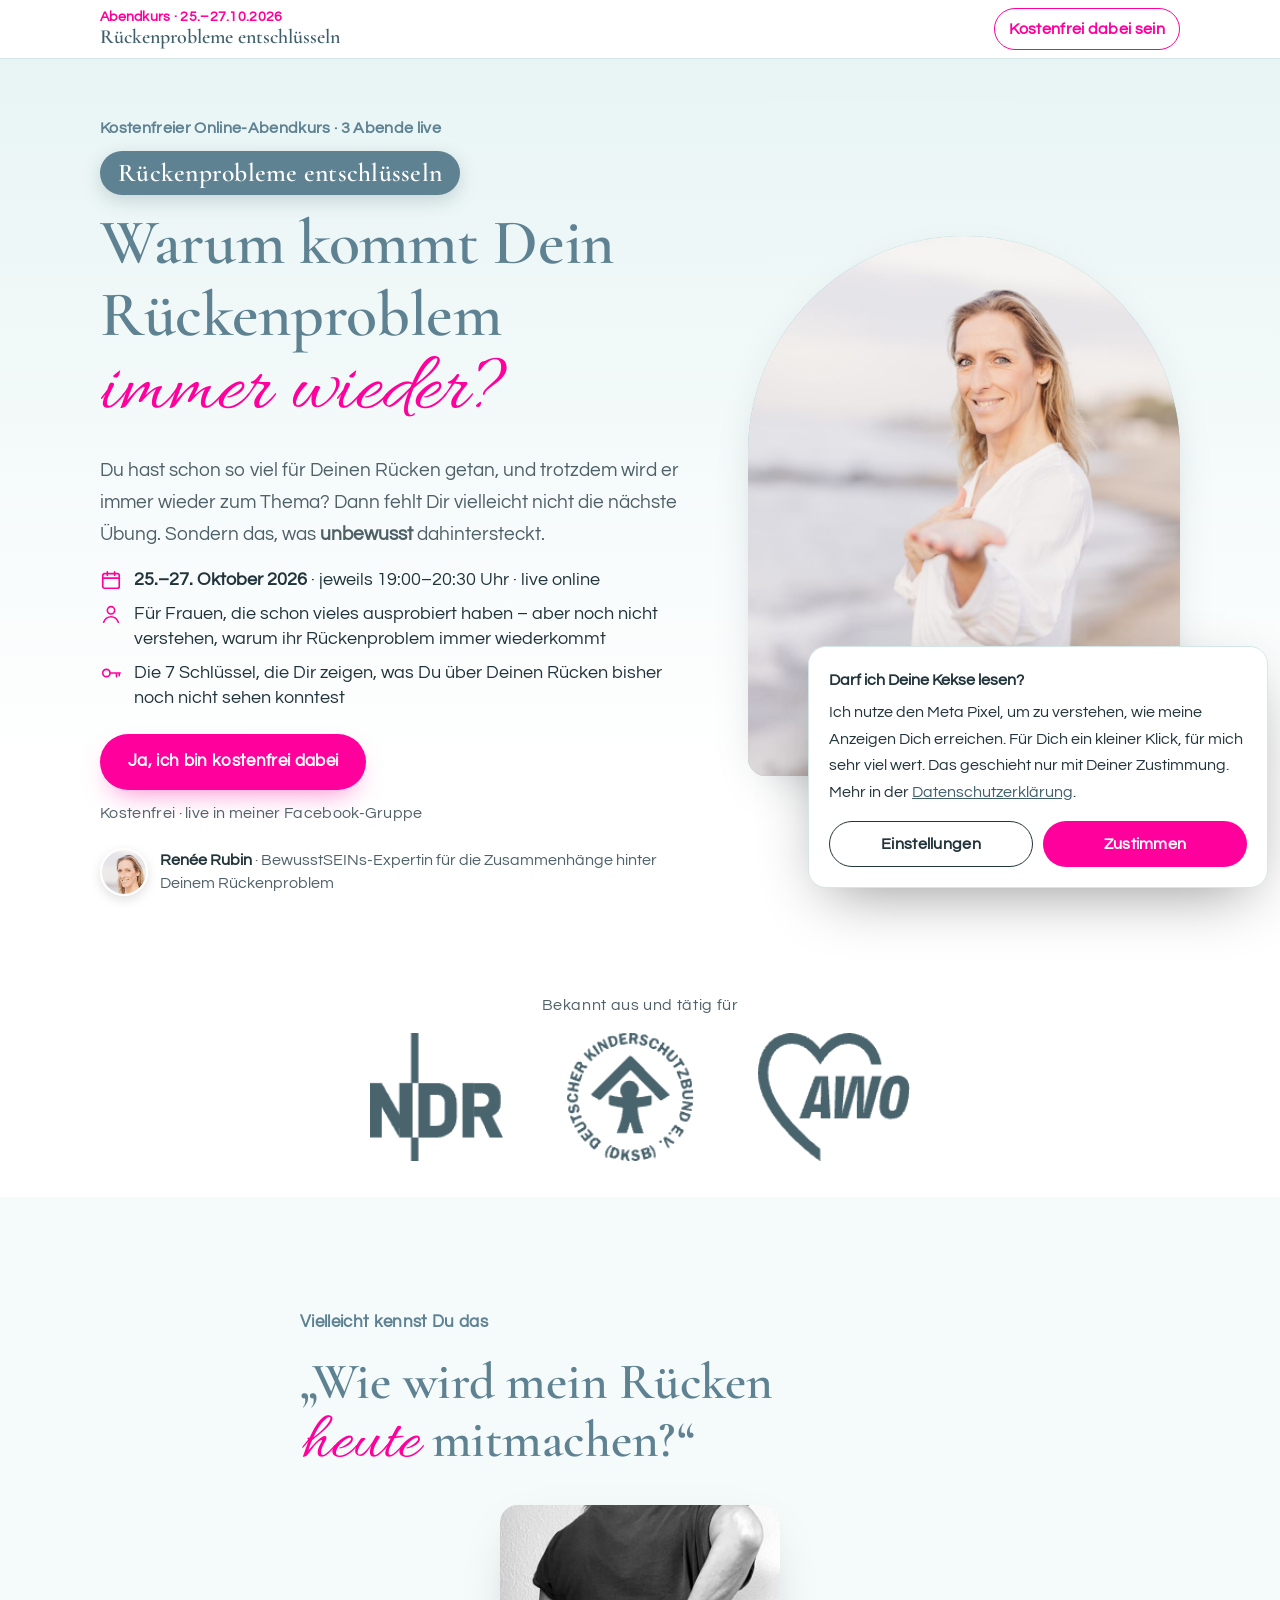
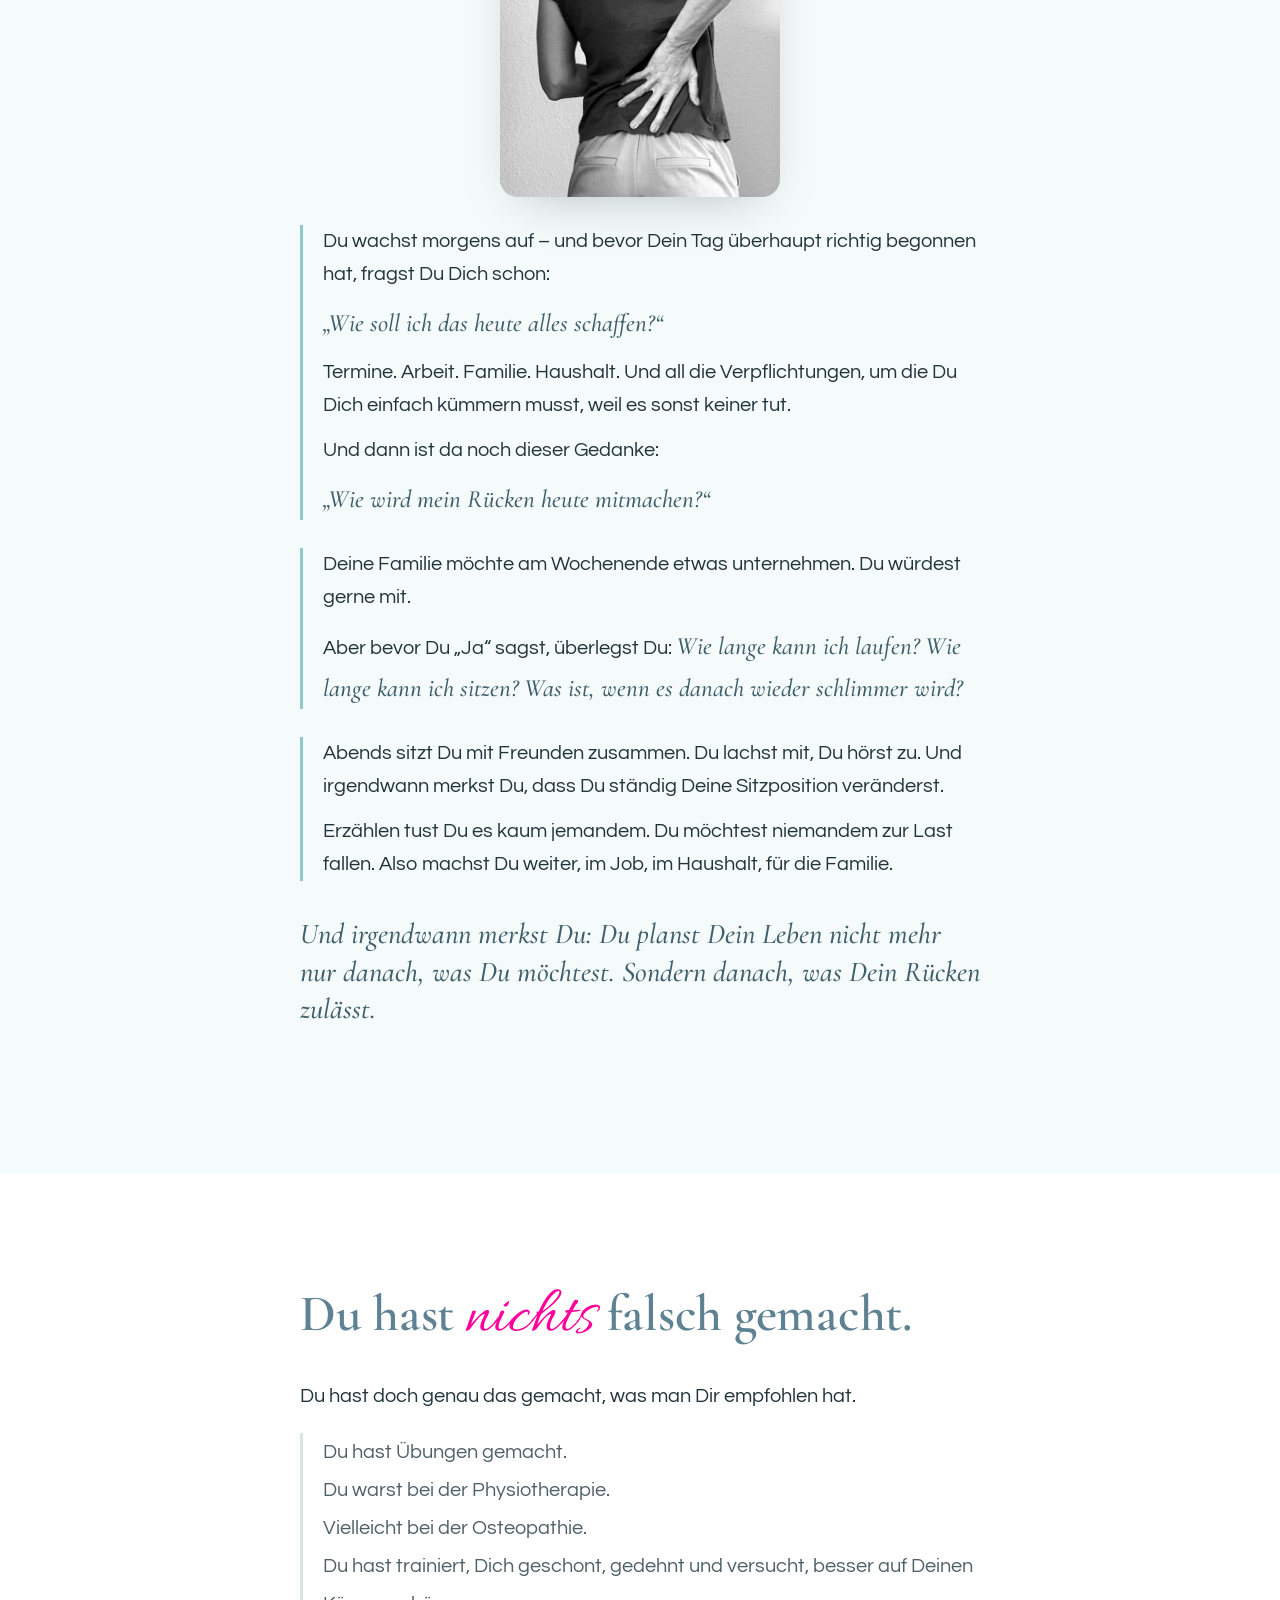
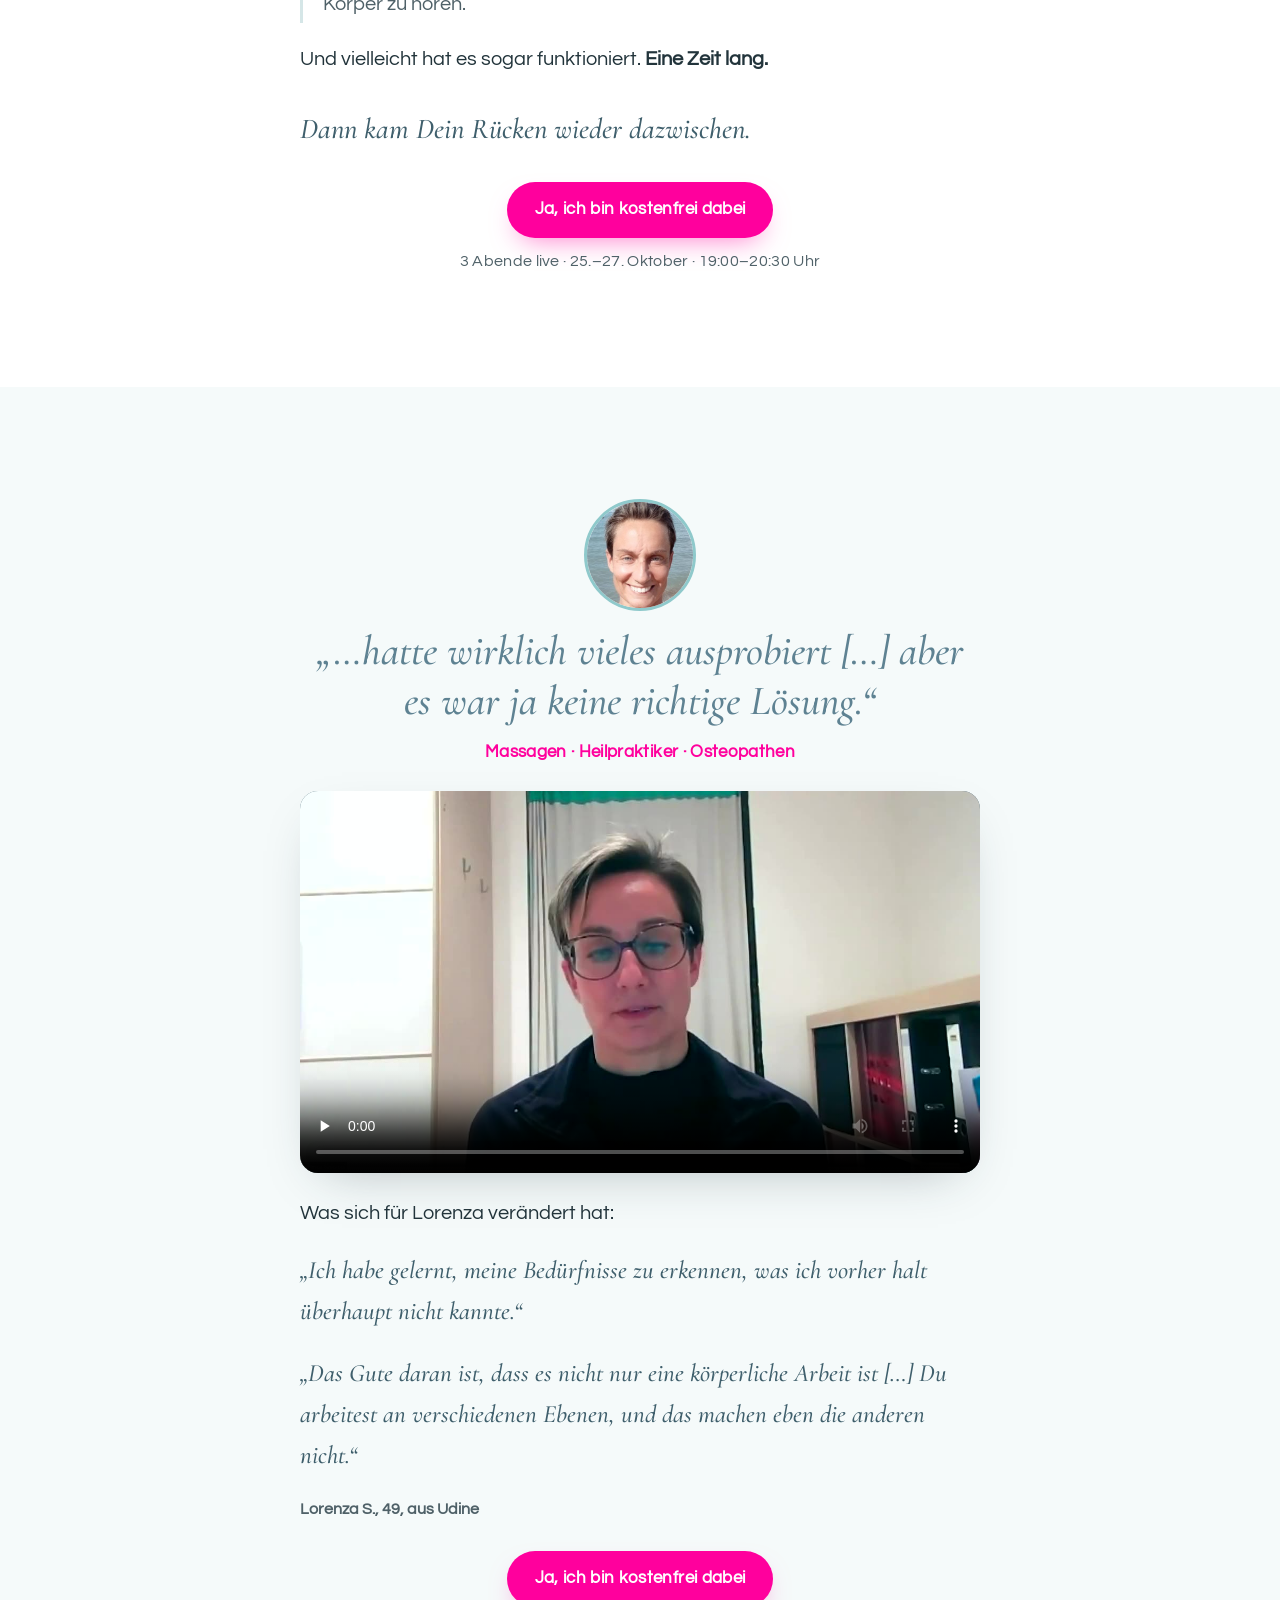
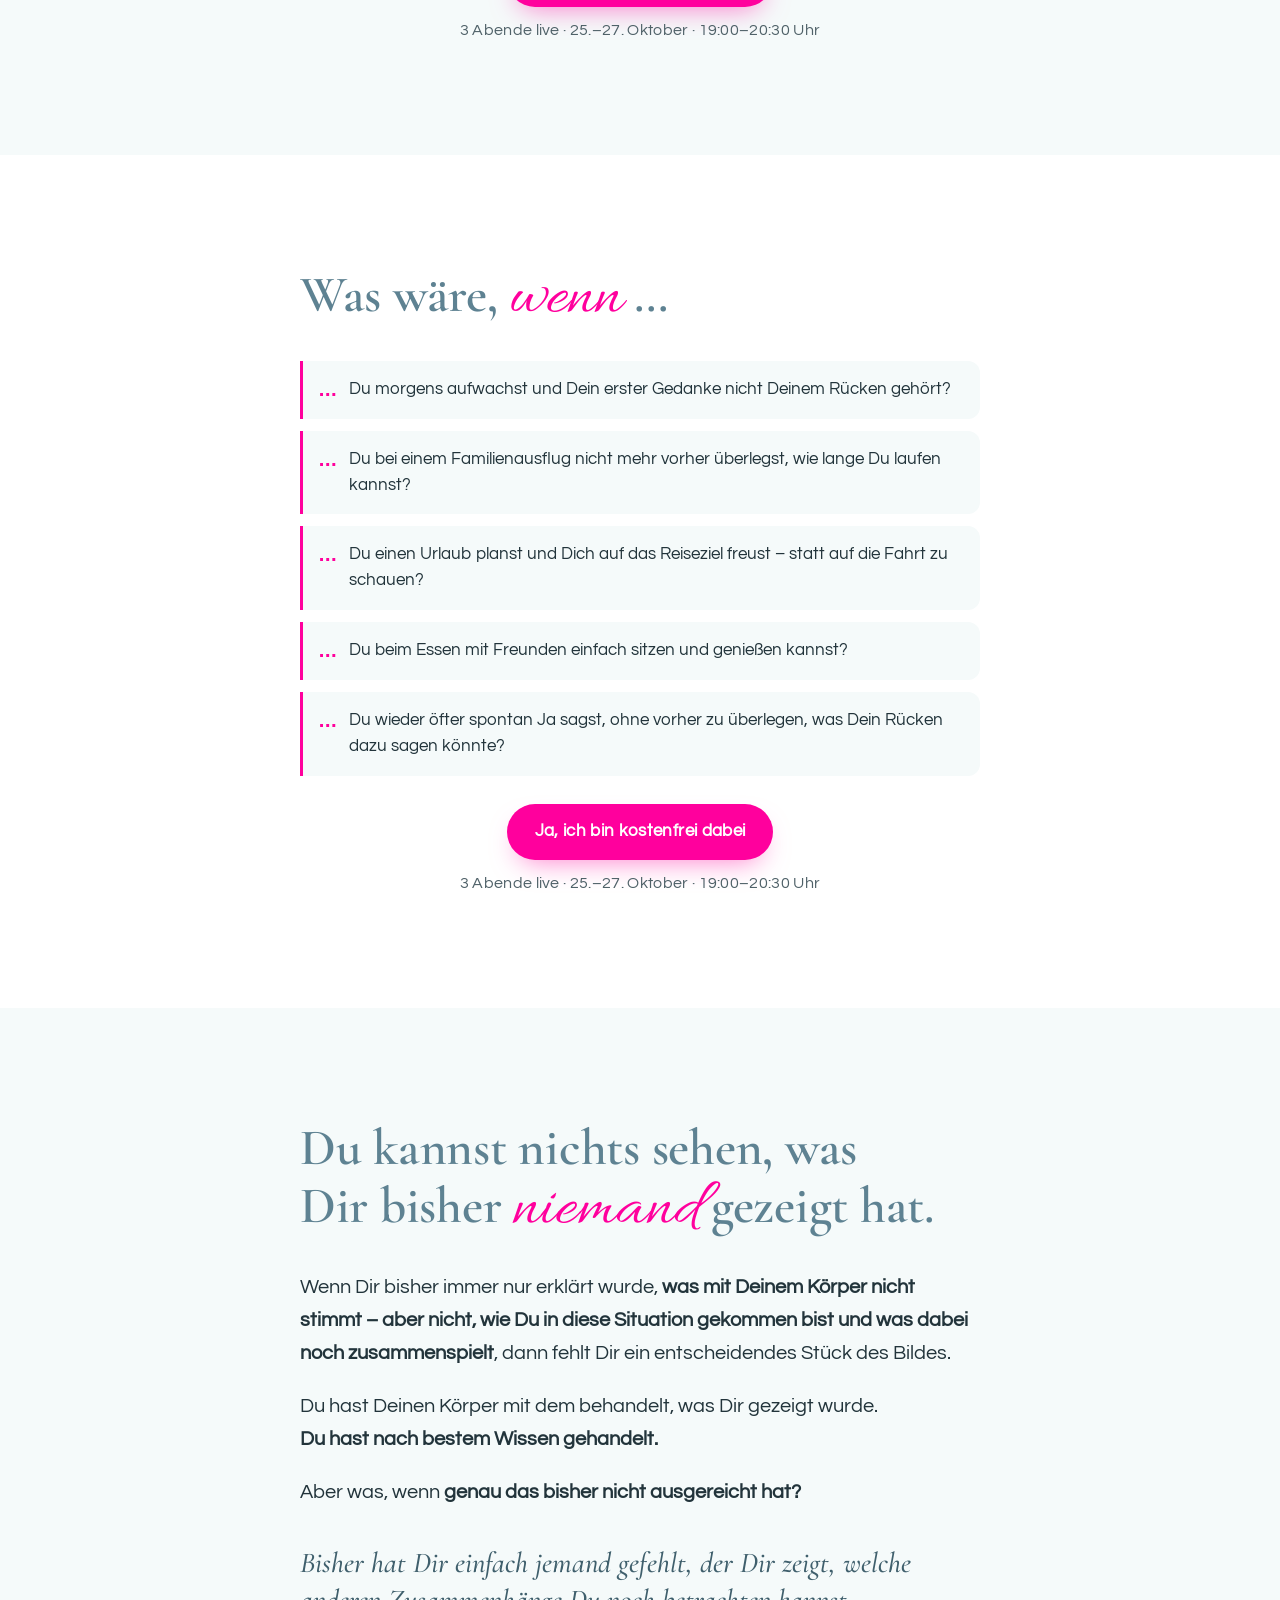
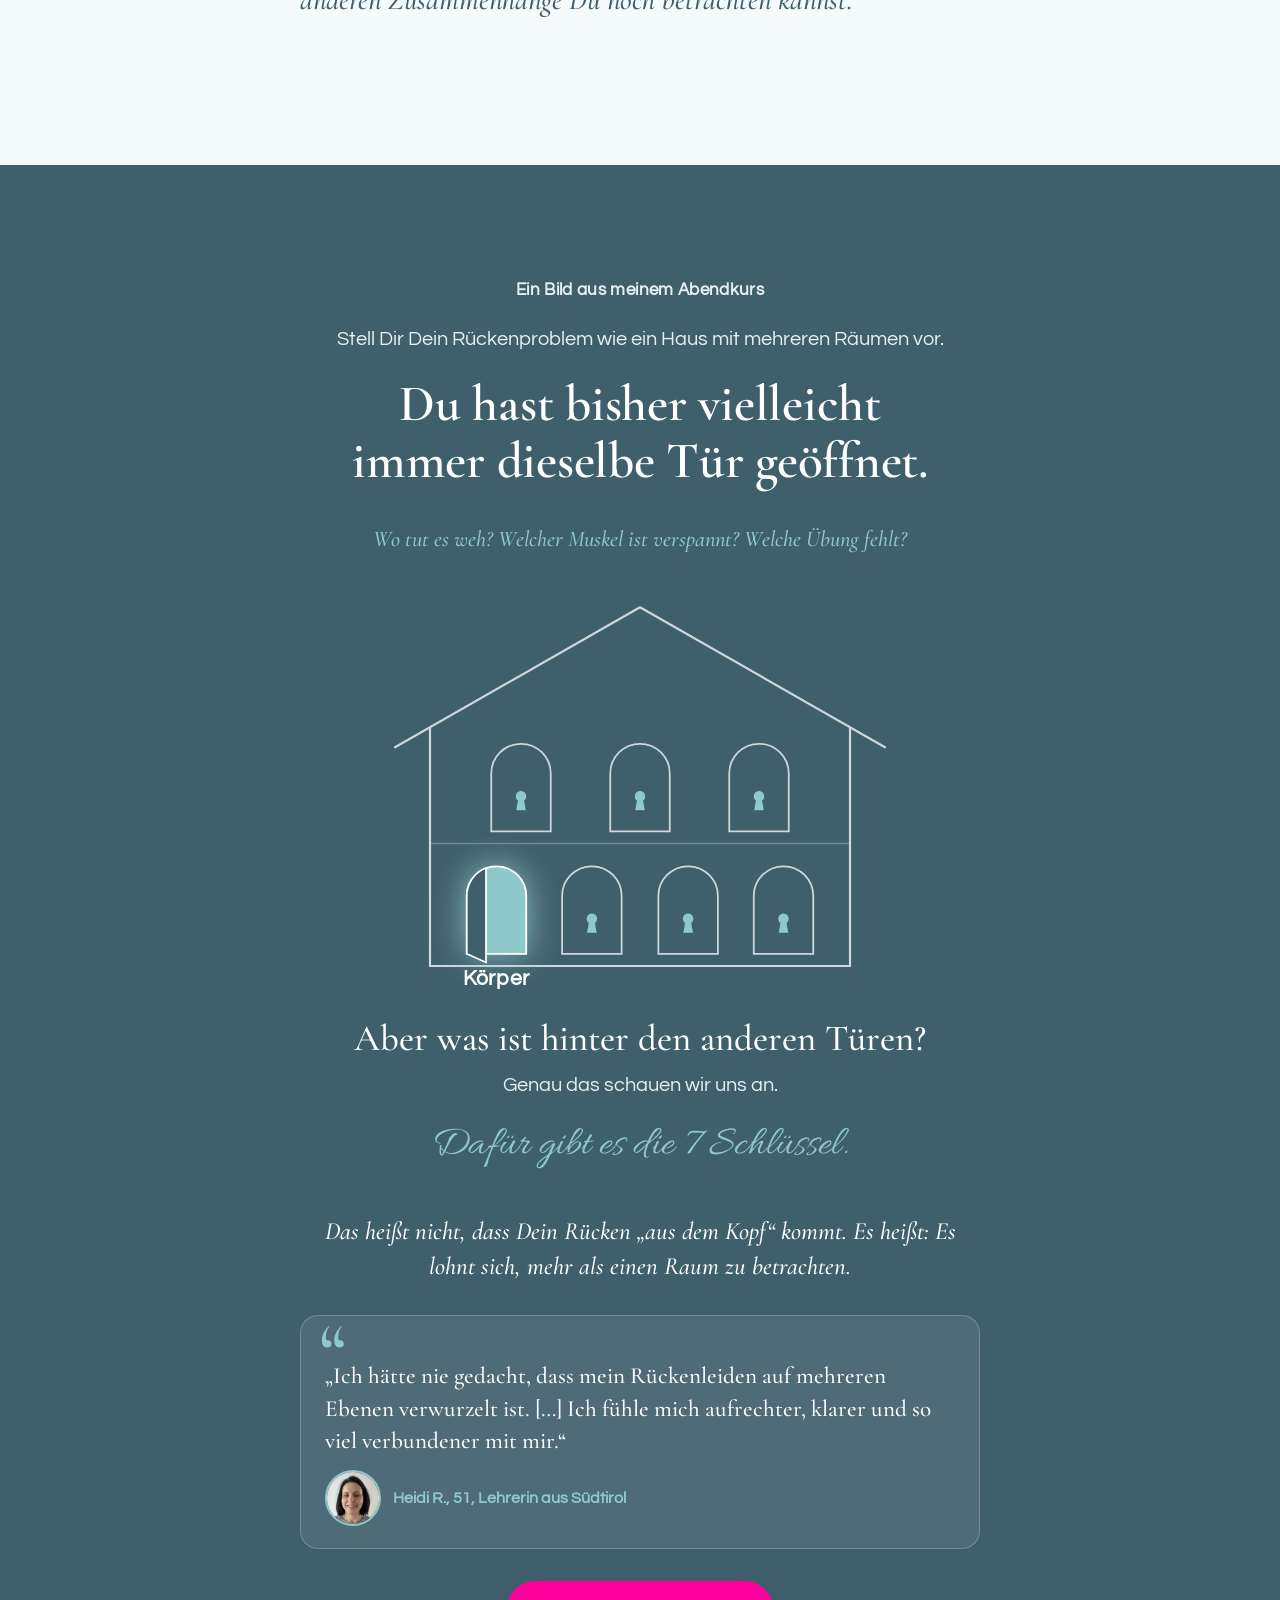
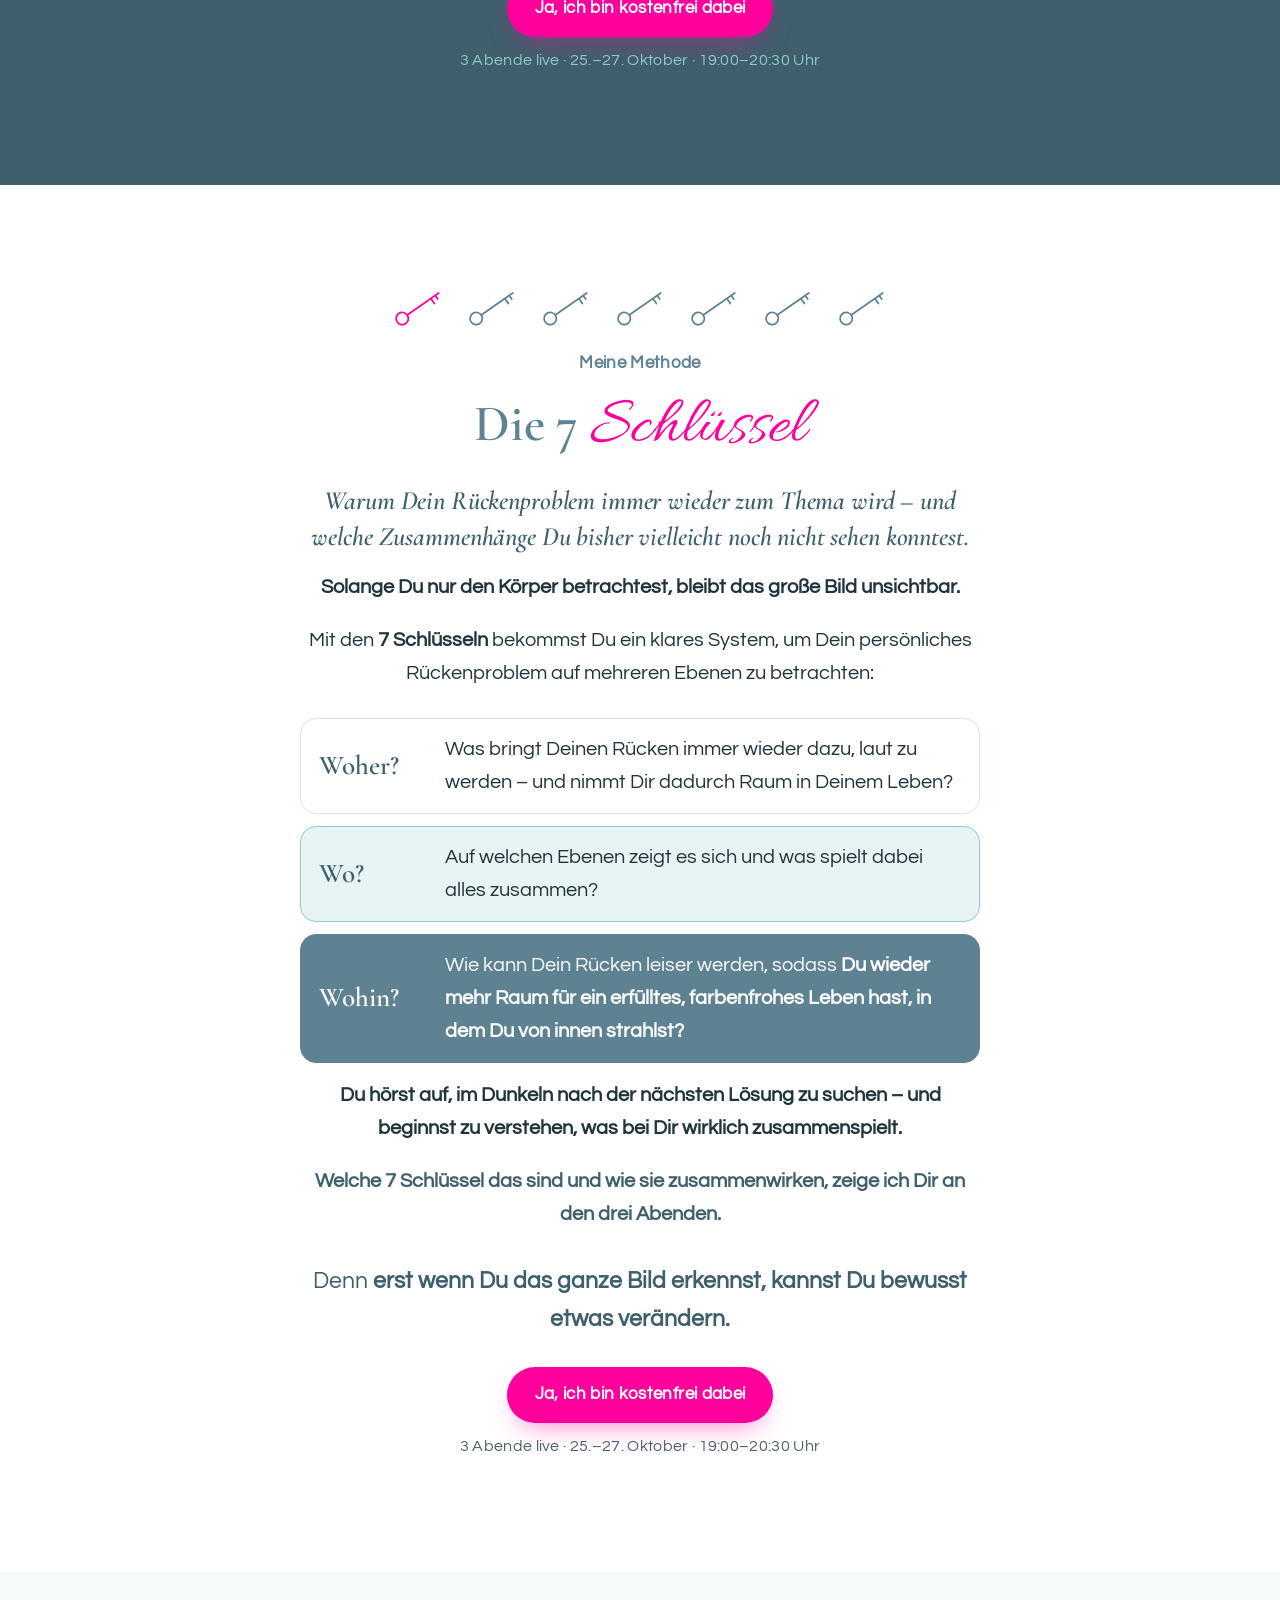
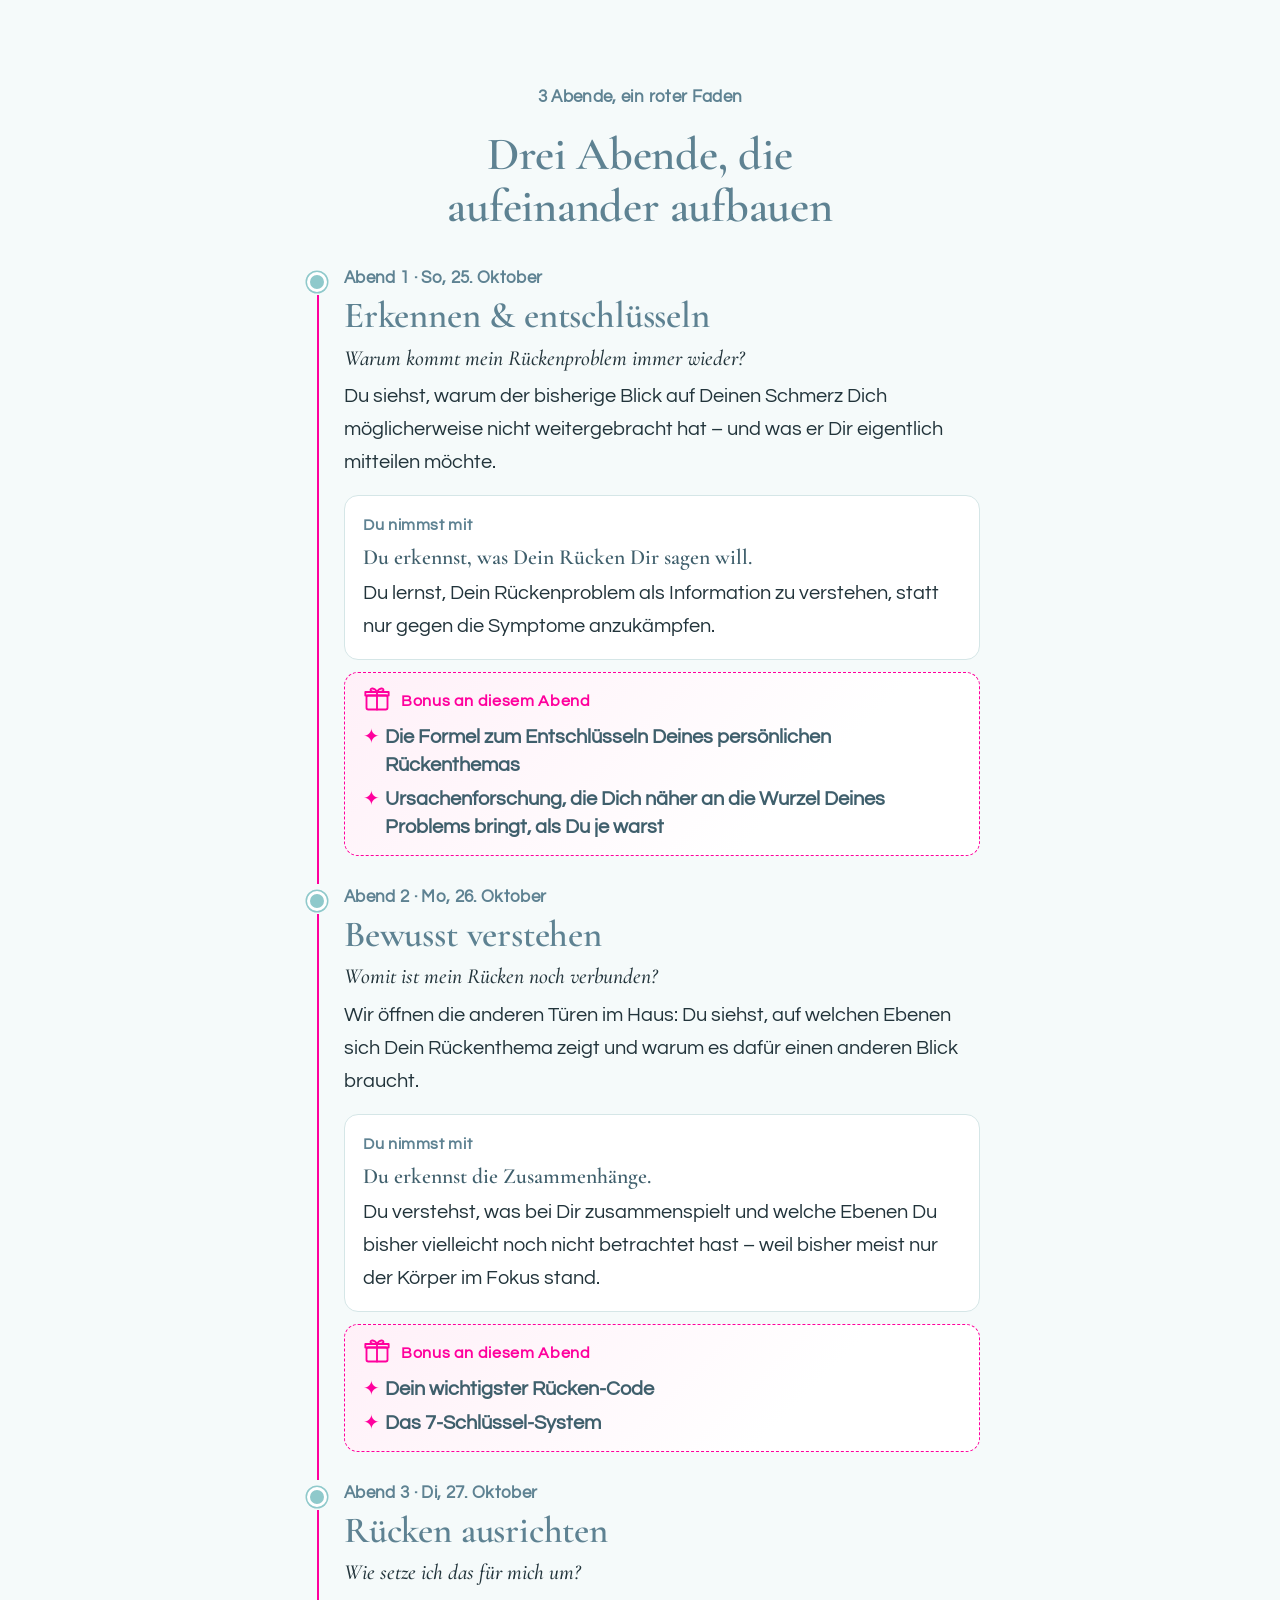
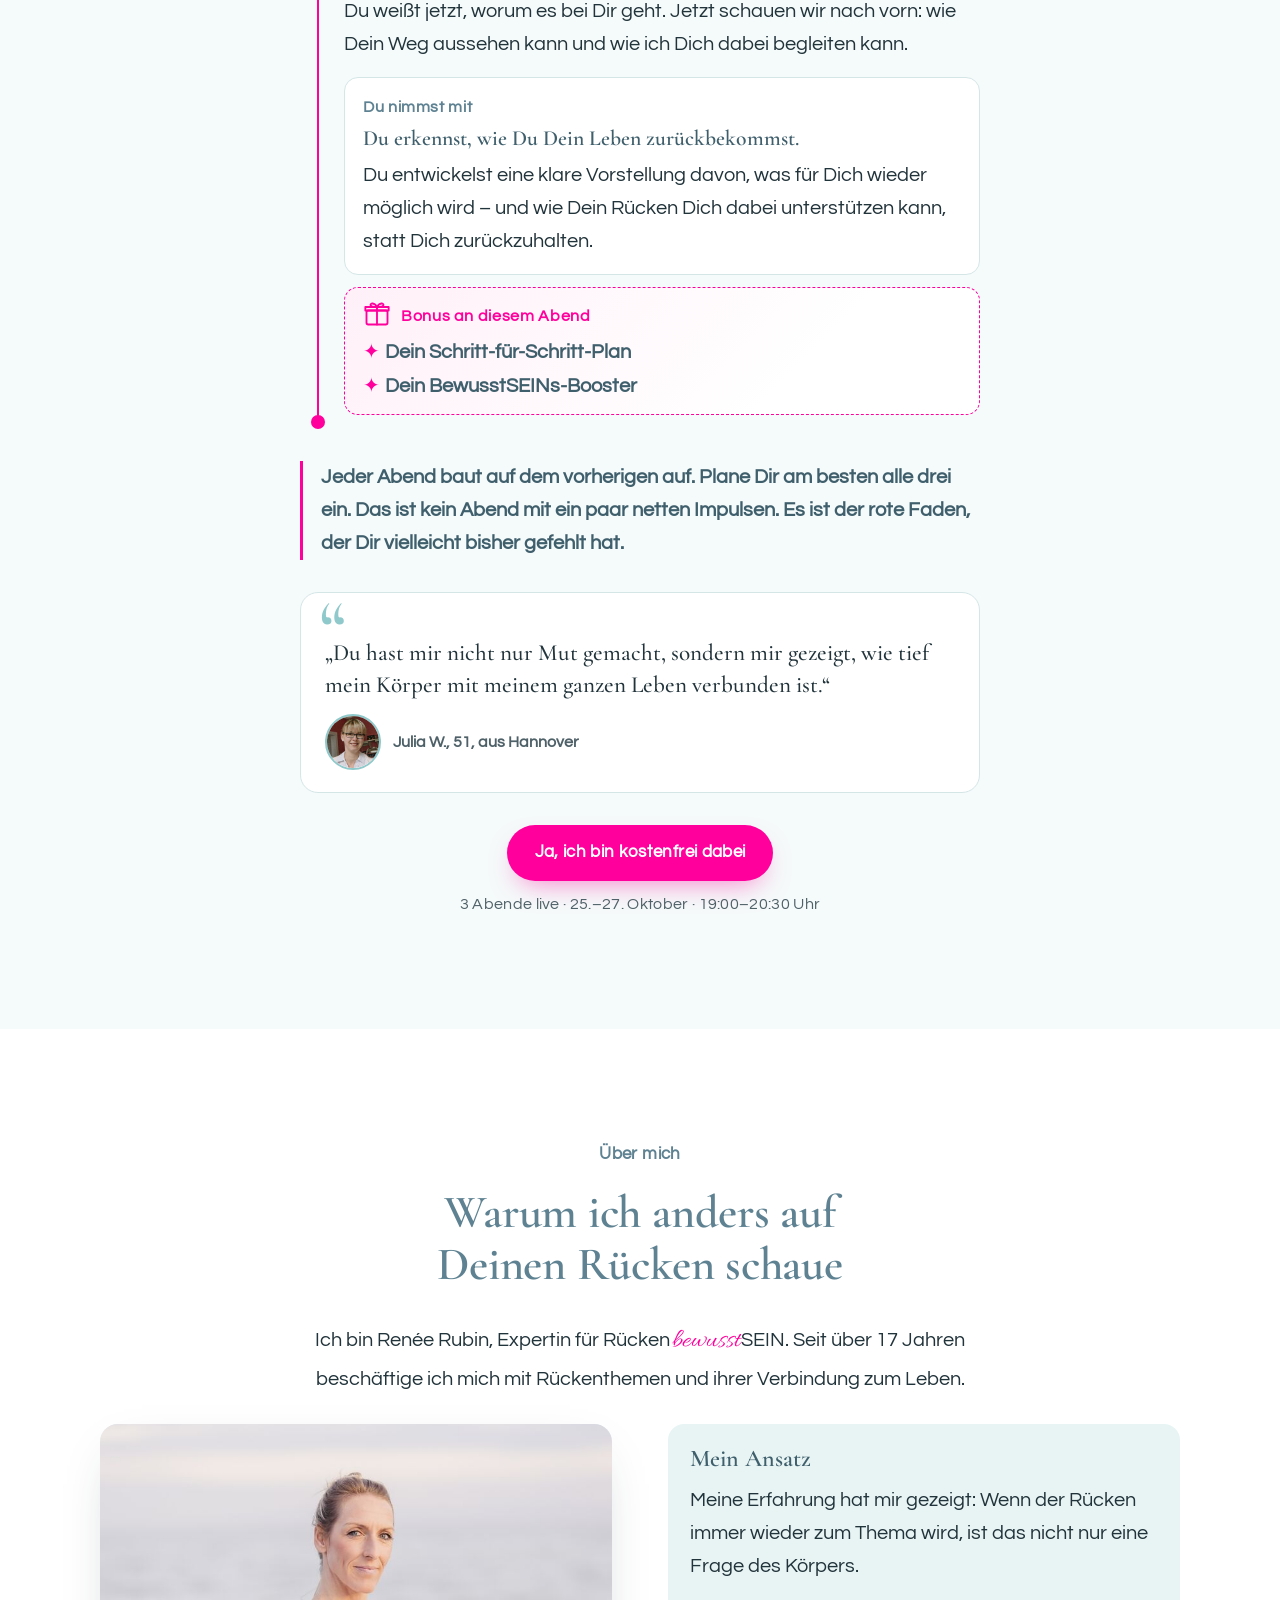
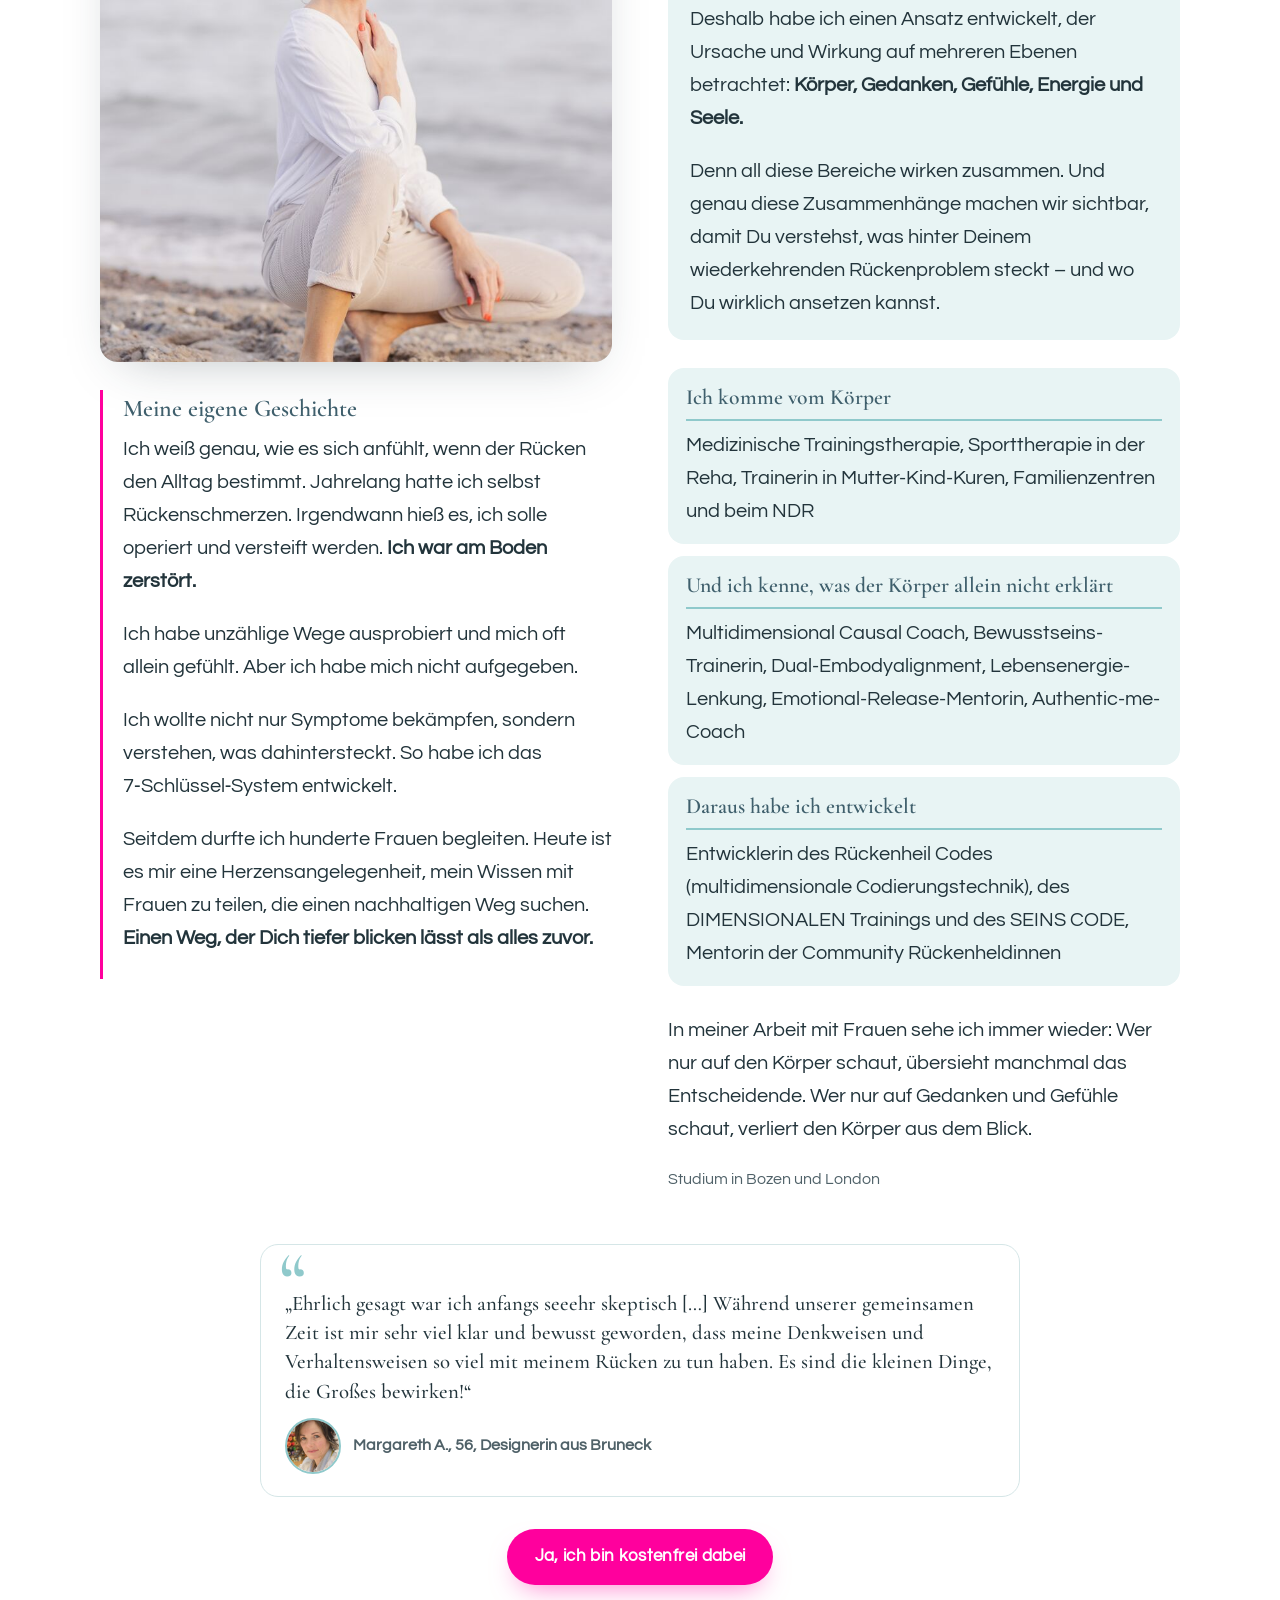
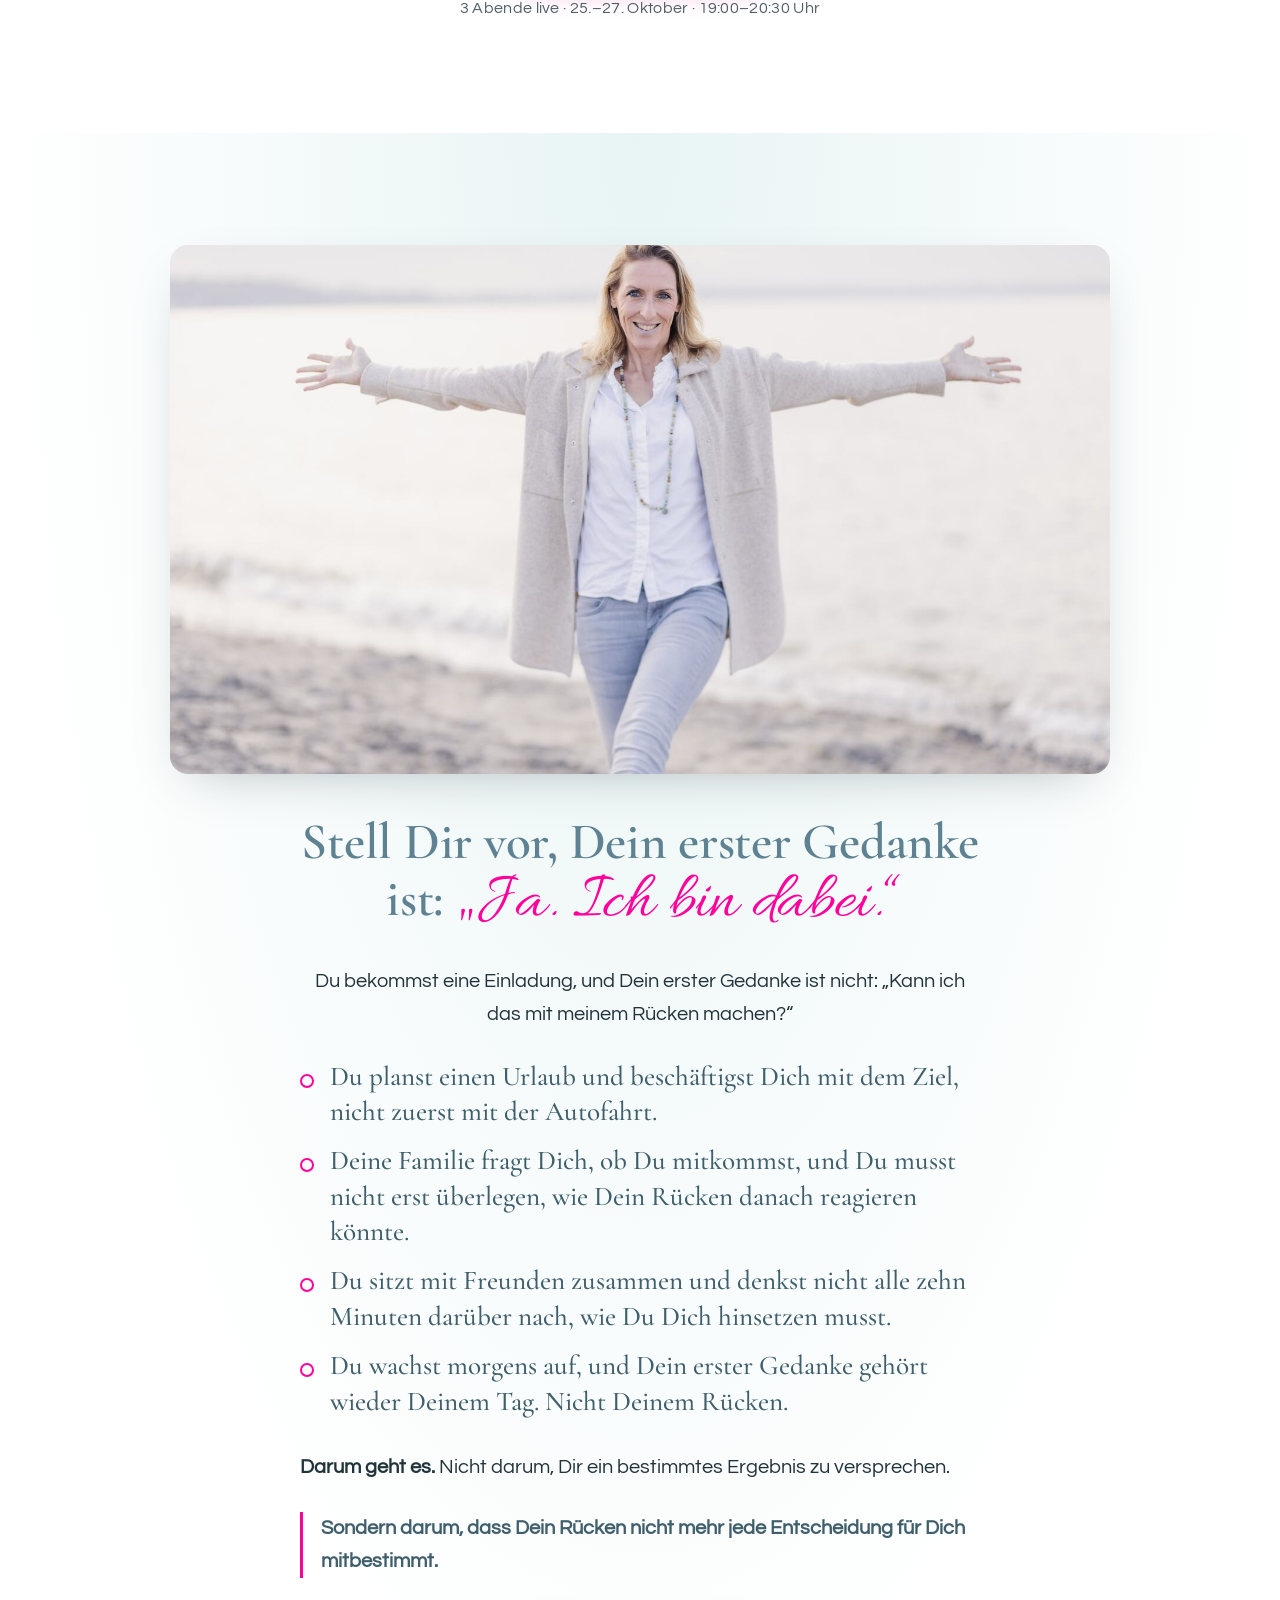
==== commit 18e9eb95: "Logo als Tab-Symbol (Favicon)" ====
--- a/index.html
+++ b/index.html
@@ -17,7 +17,9 @@
   <meta property="og:image:width" content="1200">
   <meta property="og:image:height" content="630">
 
-  <link rel="icon" href="/assets/img/favicon.svg" type="image/svg+xml">
+  <link rel="icon" href="/favicon.ico" sizes="any">
+  <link rel="icon" href="/assets/img/favicon-48.png" type="image/png" sizes="48x48">
+  <link rel="apple-touch-icon" href="/assets/img/apple-touch-icon.png">
   <link rel="stylesheet" href="/assets/fonts.css">
   <link rel="stylesheet" href="/assets/styles.css">
   <link rel="preload" as="image" href="/assets/img/renee-hero.jpg" media="(min-width: 900px)">
--- a/assets/styles.css
+++ b/assets/styles.css
@@ -545,3 +545,16 @@
 .vip-price__value { margin: 0 0 4px; color: var(--muted); }
 .vip-price__value span { font-weight: 700; color: var(--petrol-deep); }
 .vip-price__for { margin: 0 0 6px; font-weight: 700; color: var(--pink); letter-spacing: .02em; }
+.thanks__photo--tall { width: min(280px, 72vw); height: auto; aspect-ratio: 600 / 768; border-radius: 28px; object-position: 50% 30%; }
+@media (min-width: 760px) { .thanks__photo--tall { width: 320px; height: auto; } }
+.choice { display: grid; grid-template-columns: 1fr 1fr; gap: 12px; max-width: 420px; margin: 0 auto; }
+.choice__btn { flex-direction: column; gap: 2px; line-height: 1.15; padding-top: 12px; padding-bottom: 12px; }
+.choice__label { font-size: 1.15rem; letter-spacing: .04em; }
+.choice__price { font-size: .95rem; font-weight: 400; opacity: .95; }
+.vip-compare__head small { display: block; font-weight: 400; font-size: .85rem; opacity: .9; }
+/* VIP-Spalte ist jetzt die mittlere */
+.vip-compare__row span:last-child { color: inherit; font-weight: 400; }
+.vip-compare__row span:nth-child(2) { color: var(--petrol-deep); font-weight: 700; }
+.vip-compare__head span { color: #fff !important; }
+#vip, #basic { scroll-margin-top: 72px; }
+.consent__settings[hidden] { display: none; }
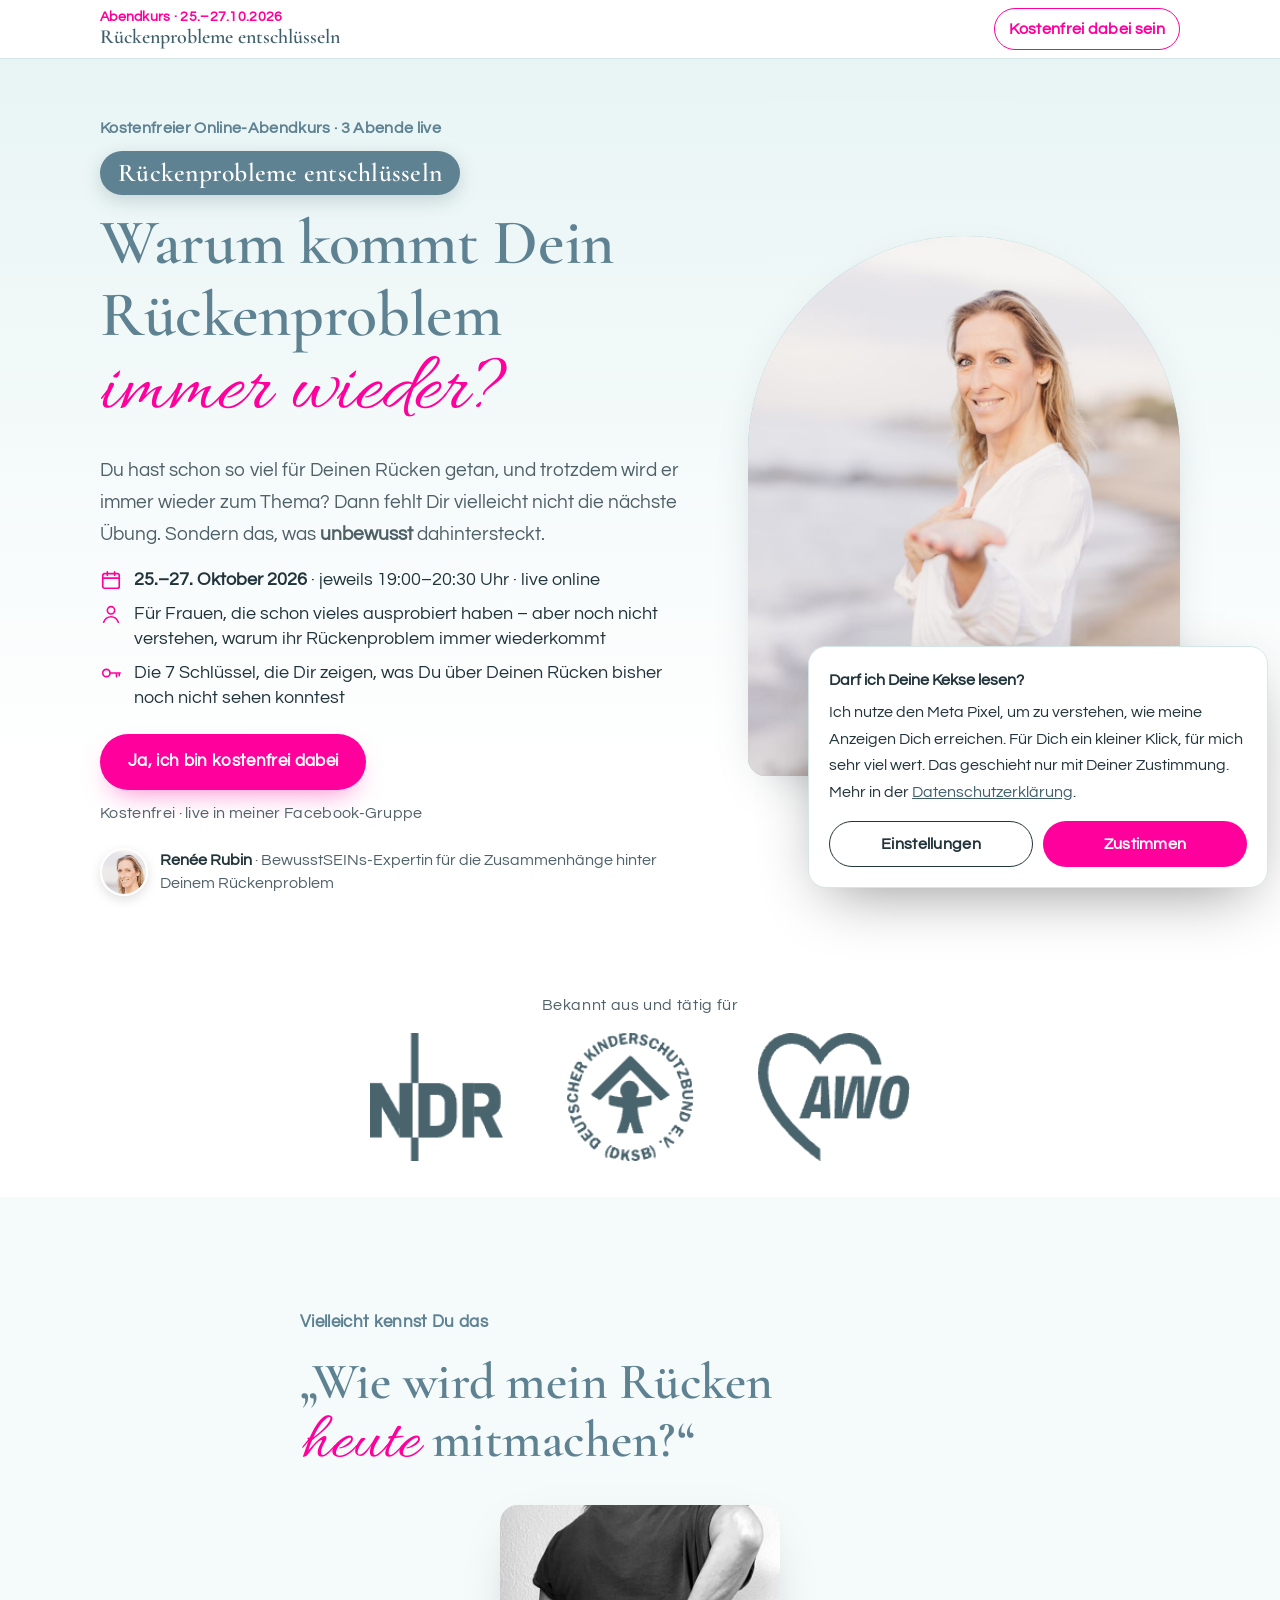
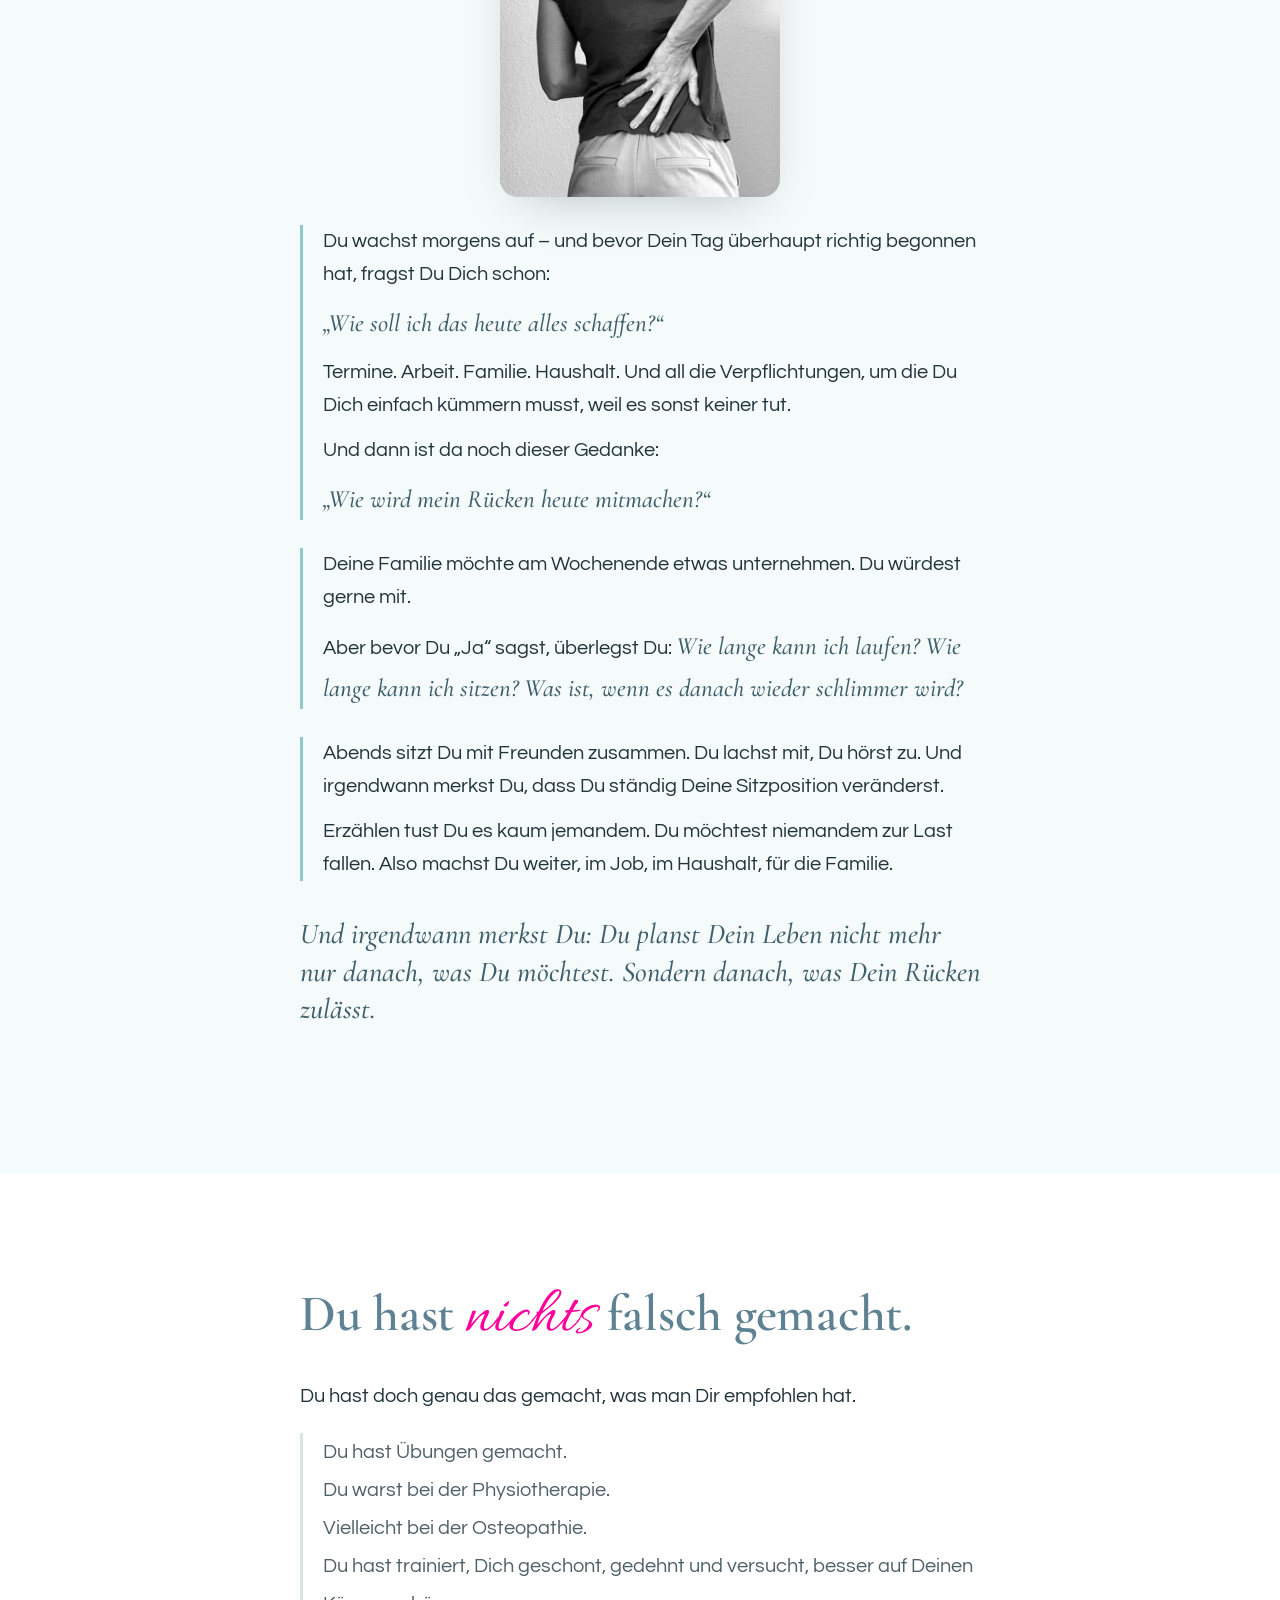
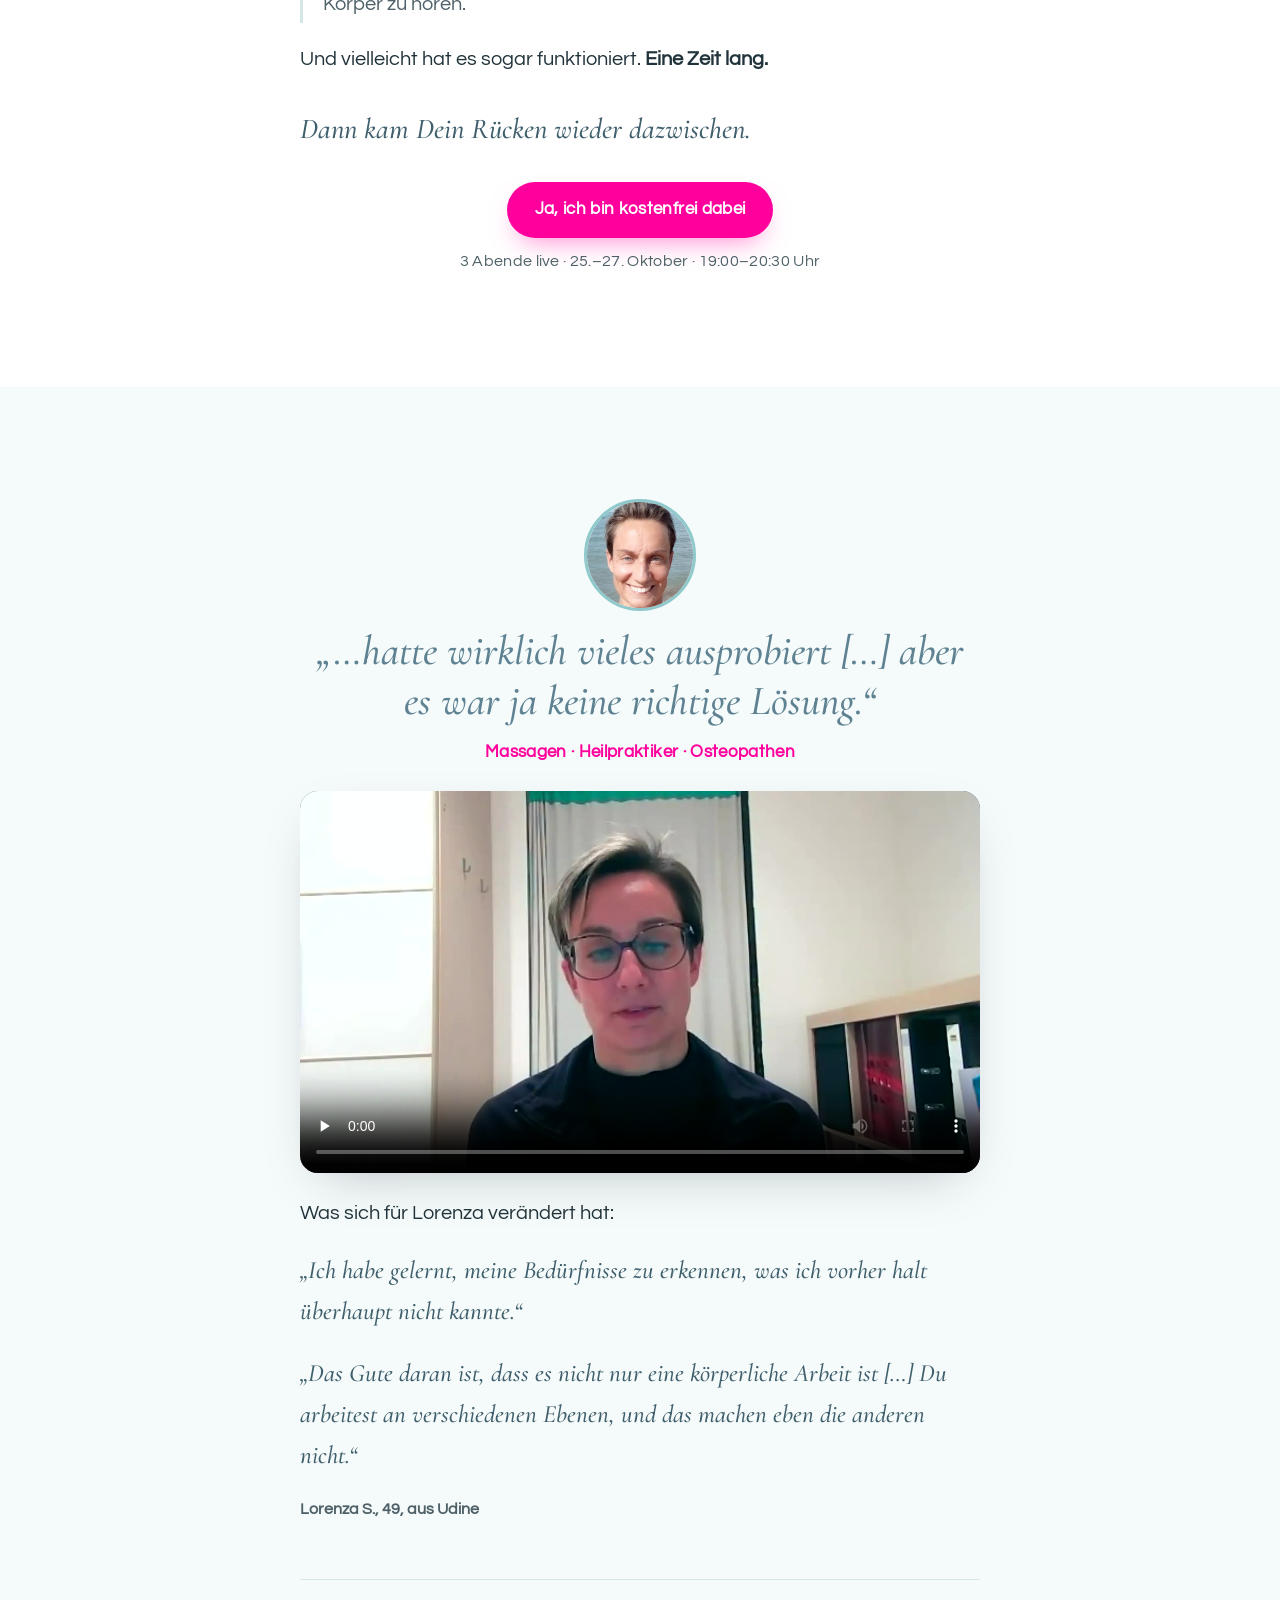
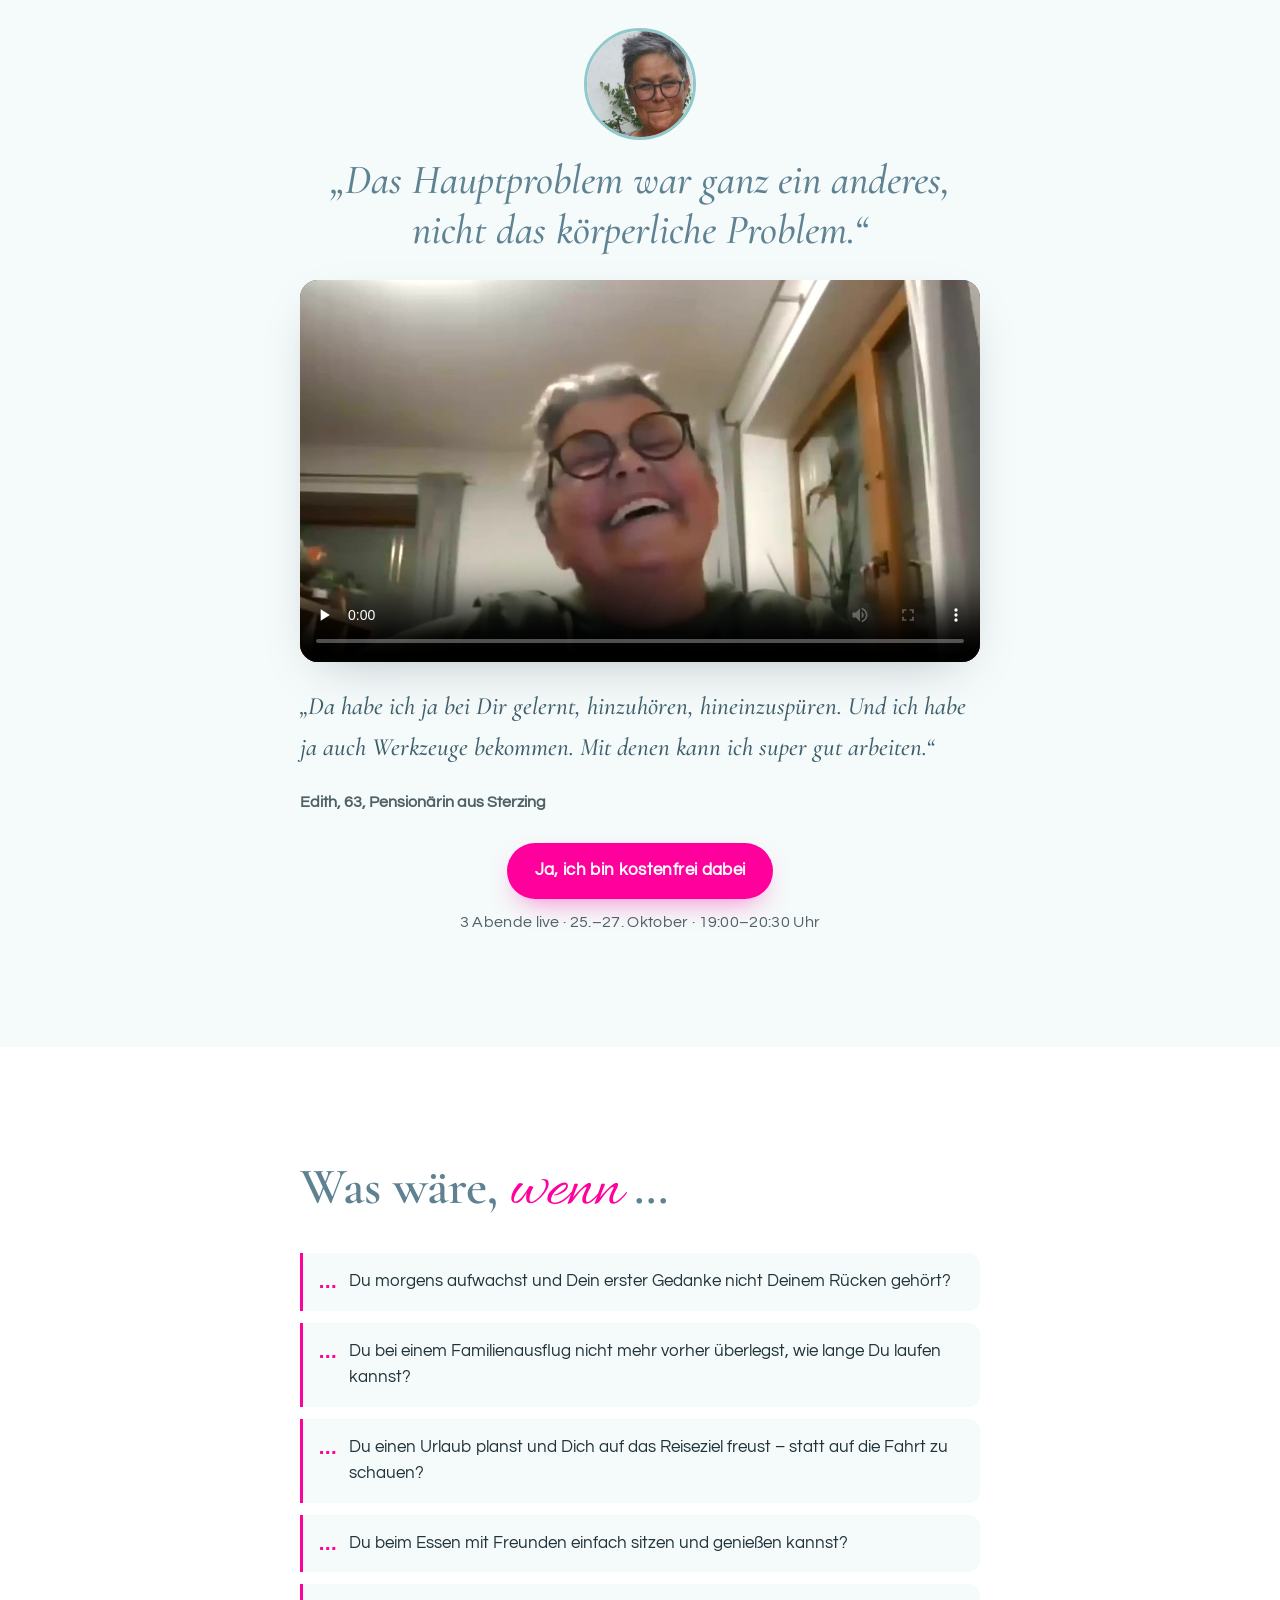
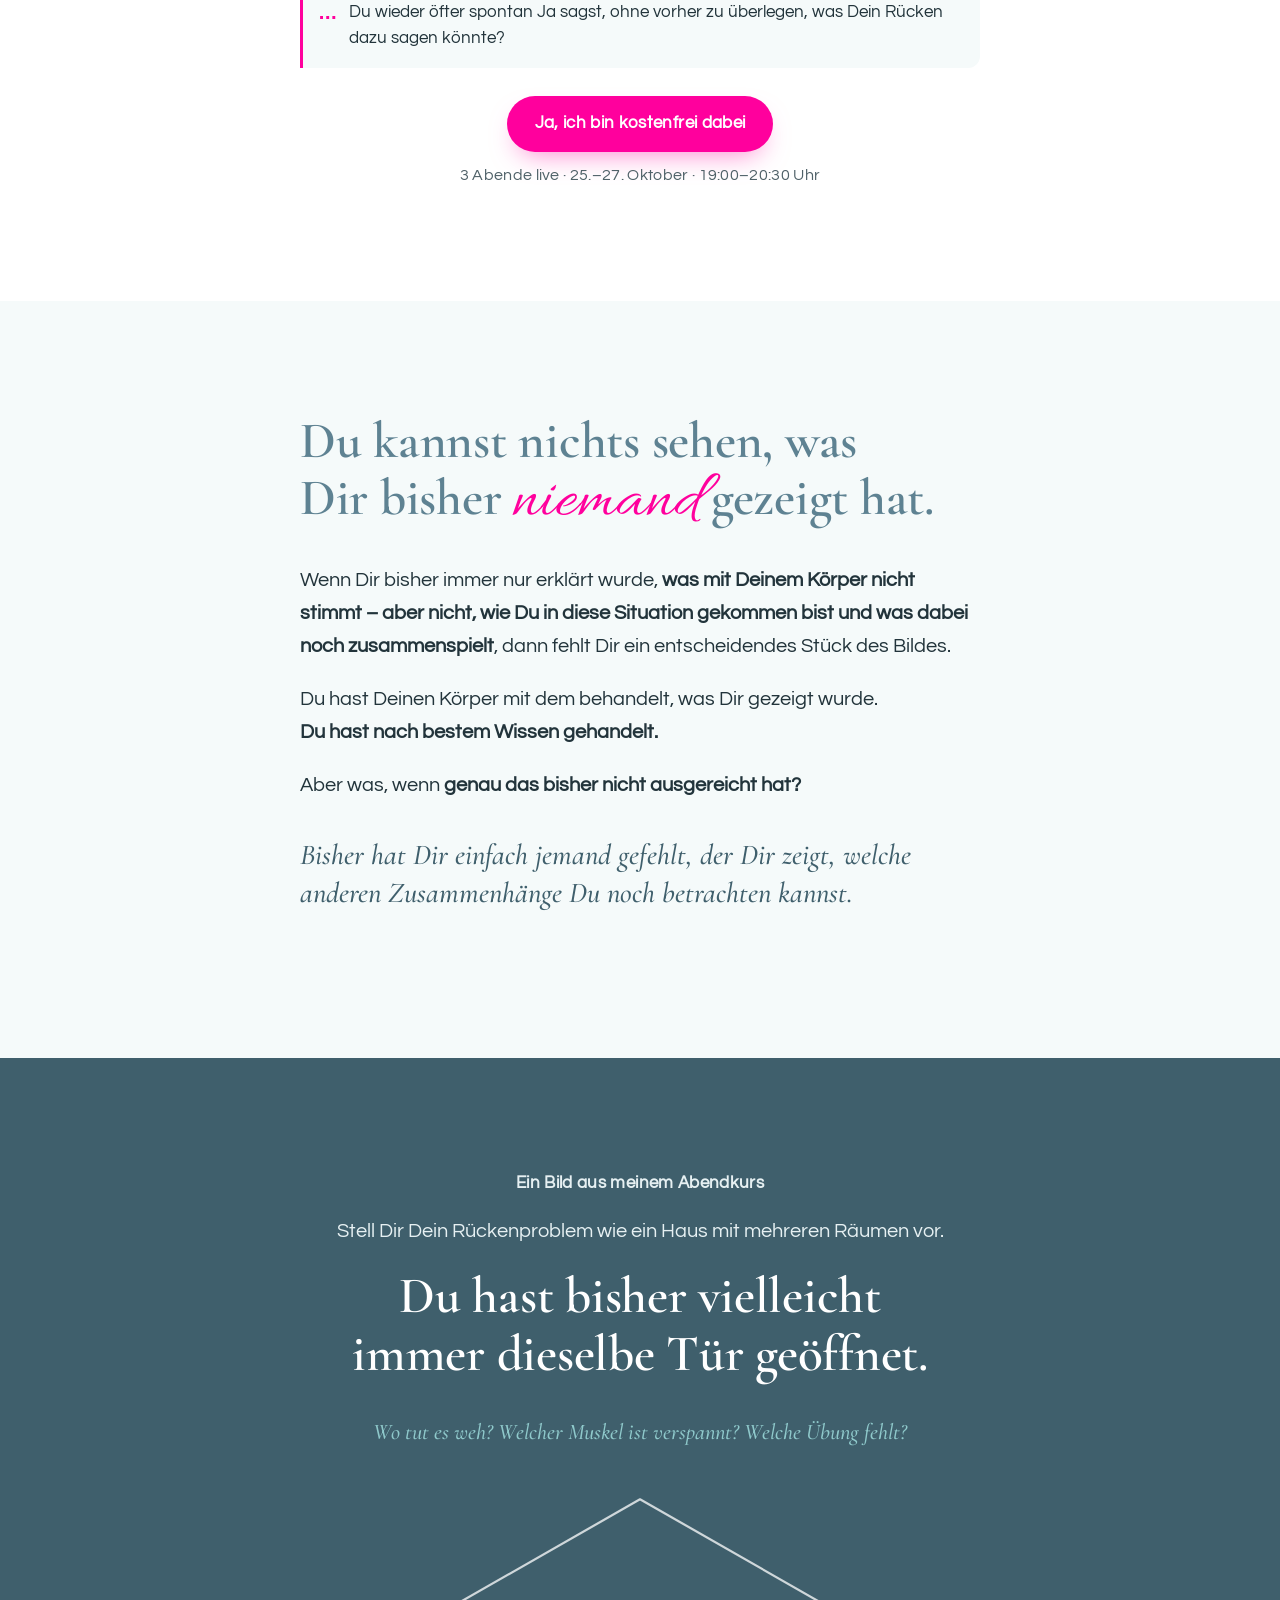
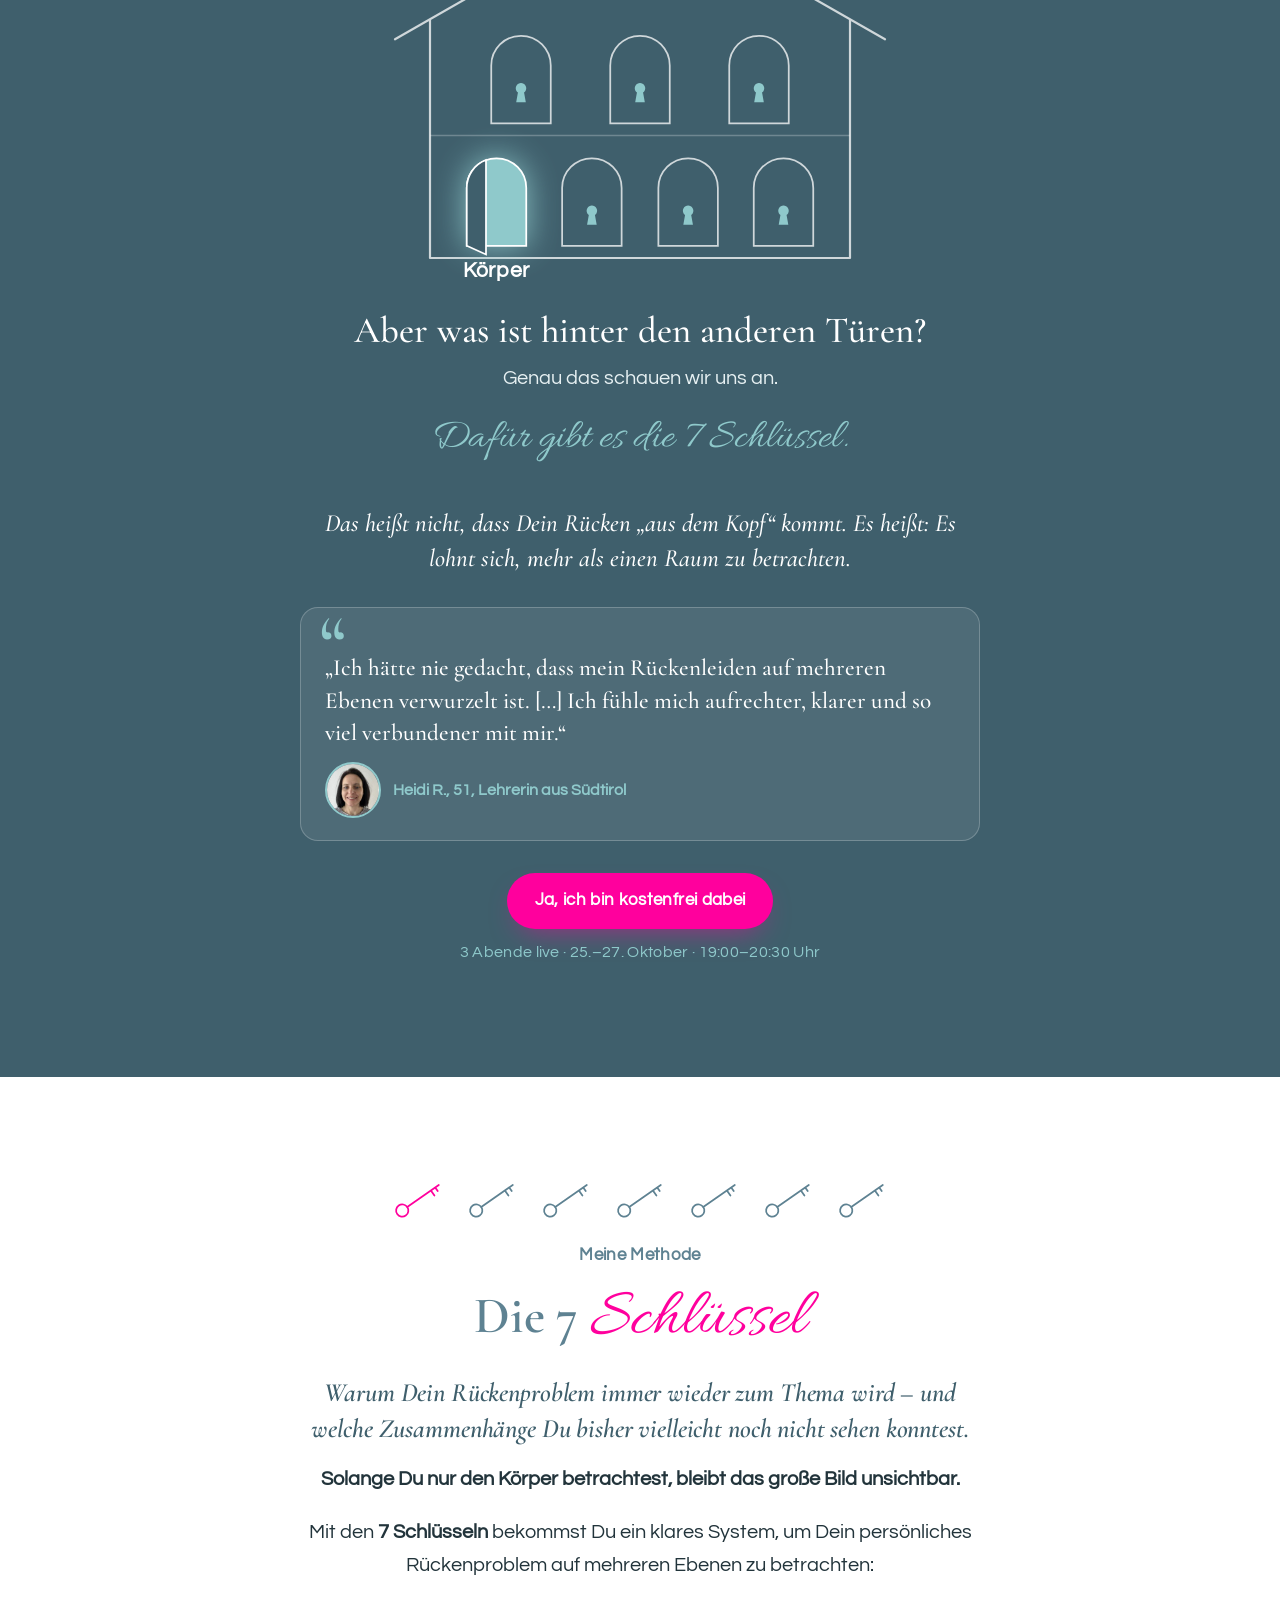
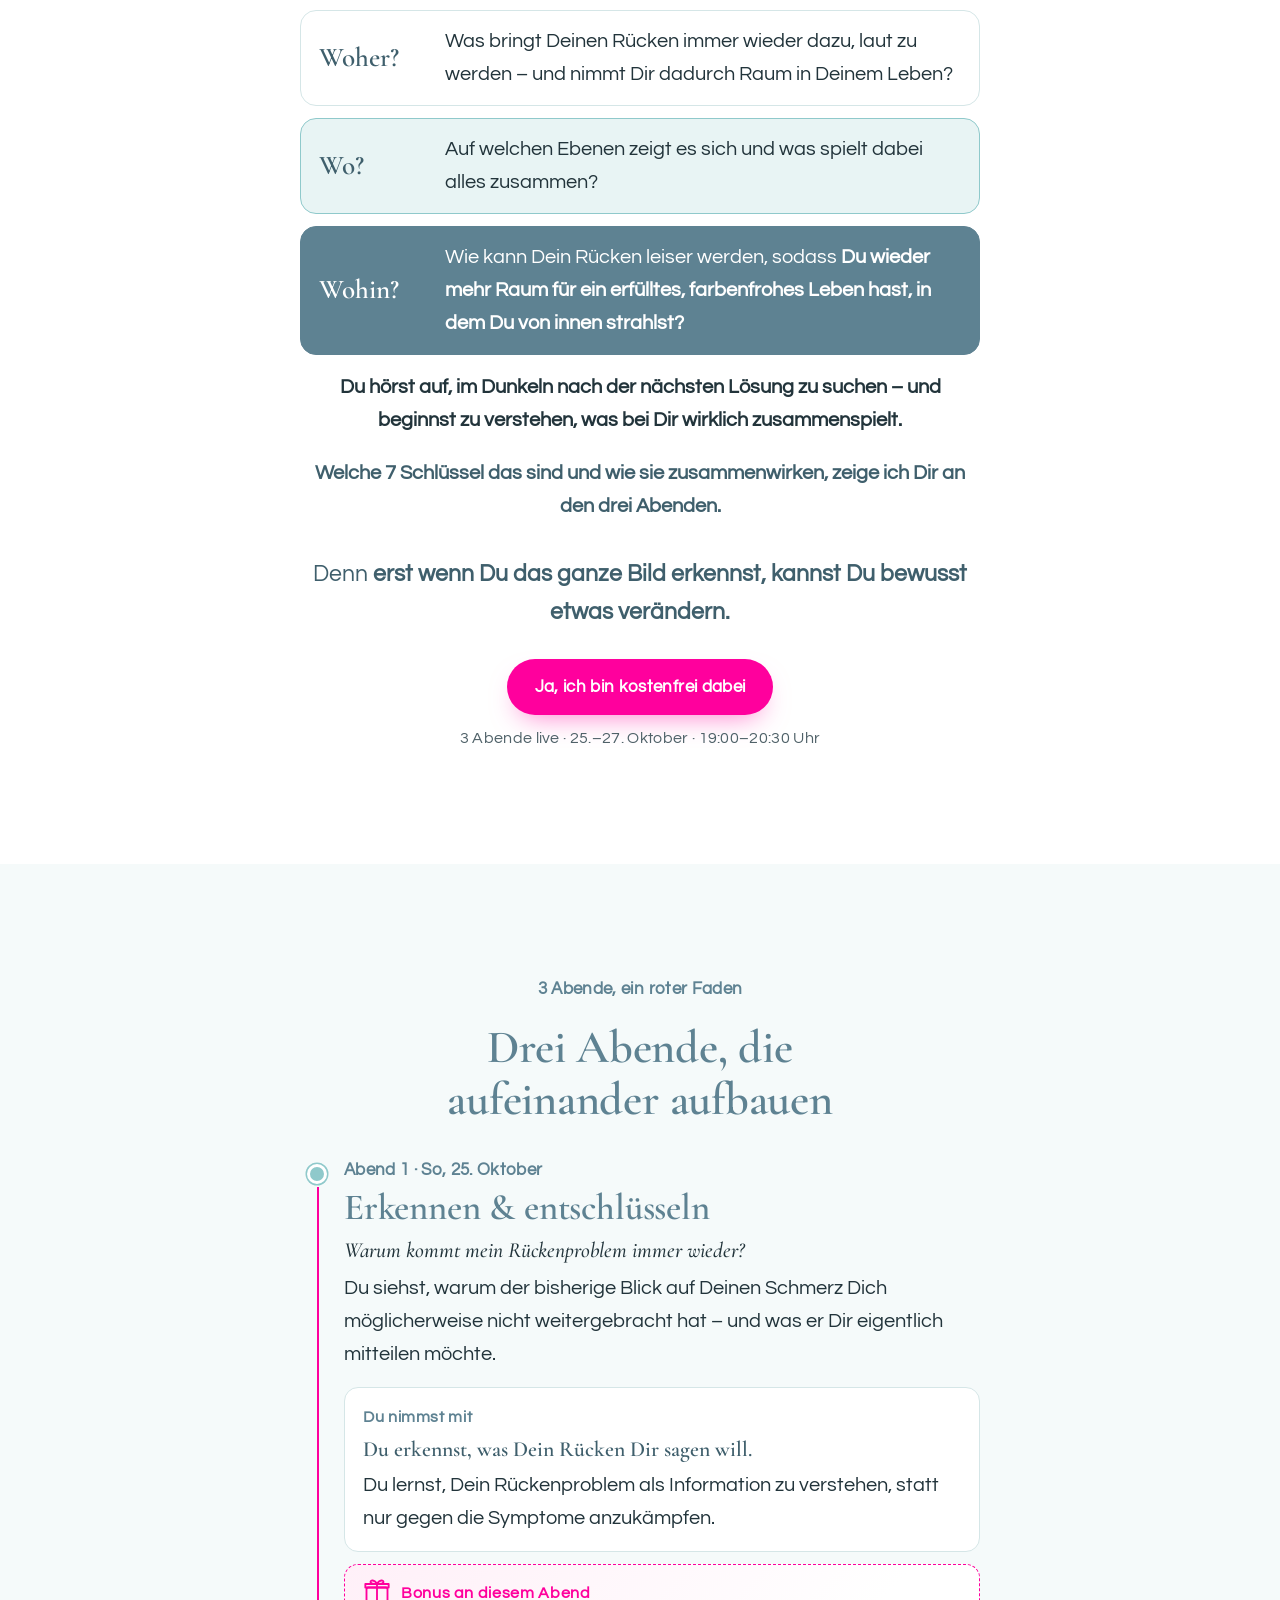
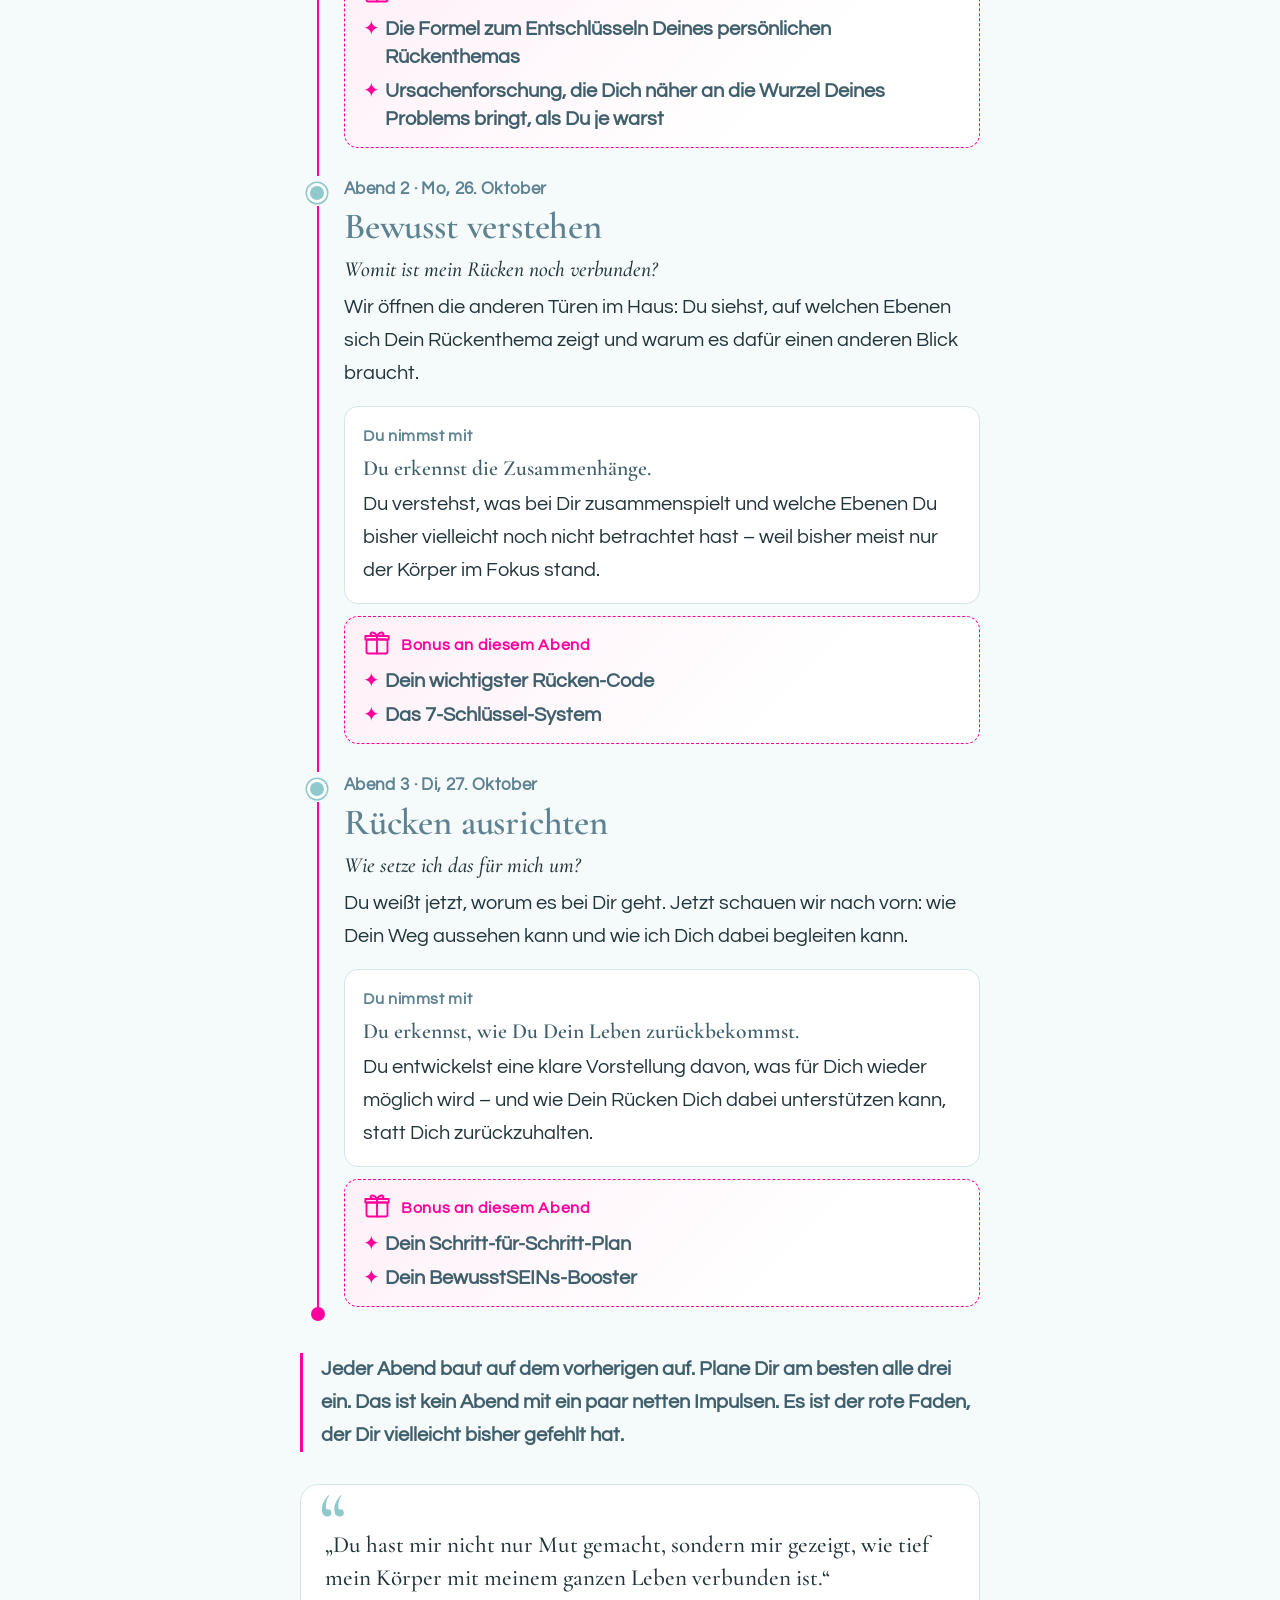
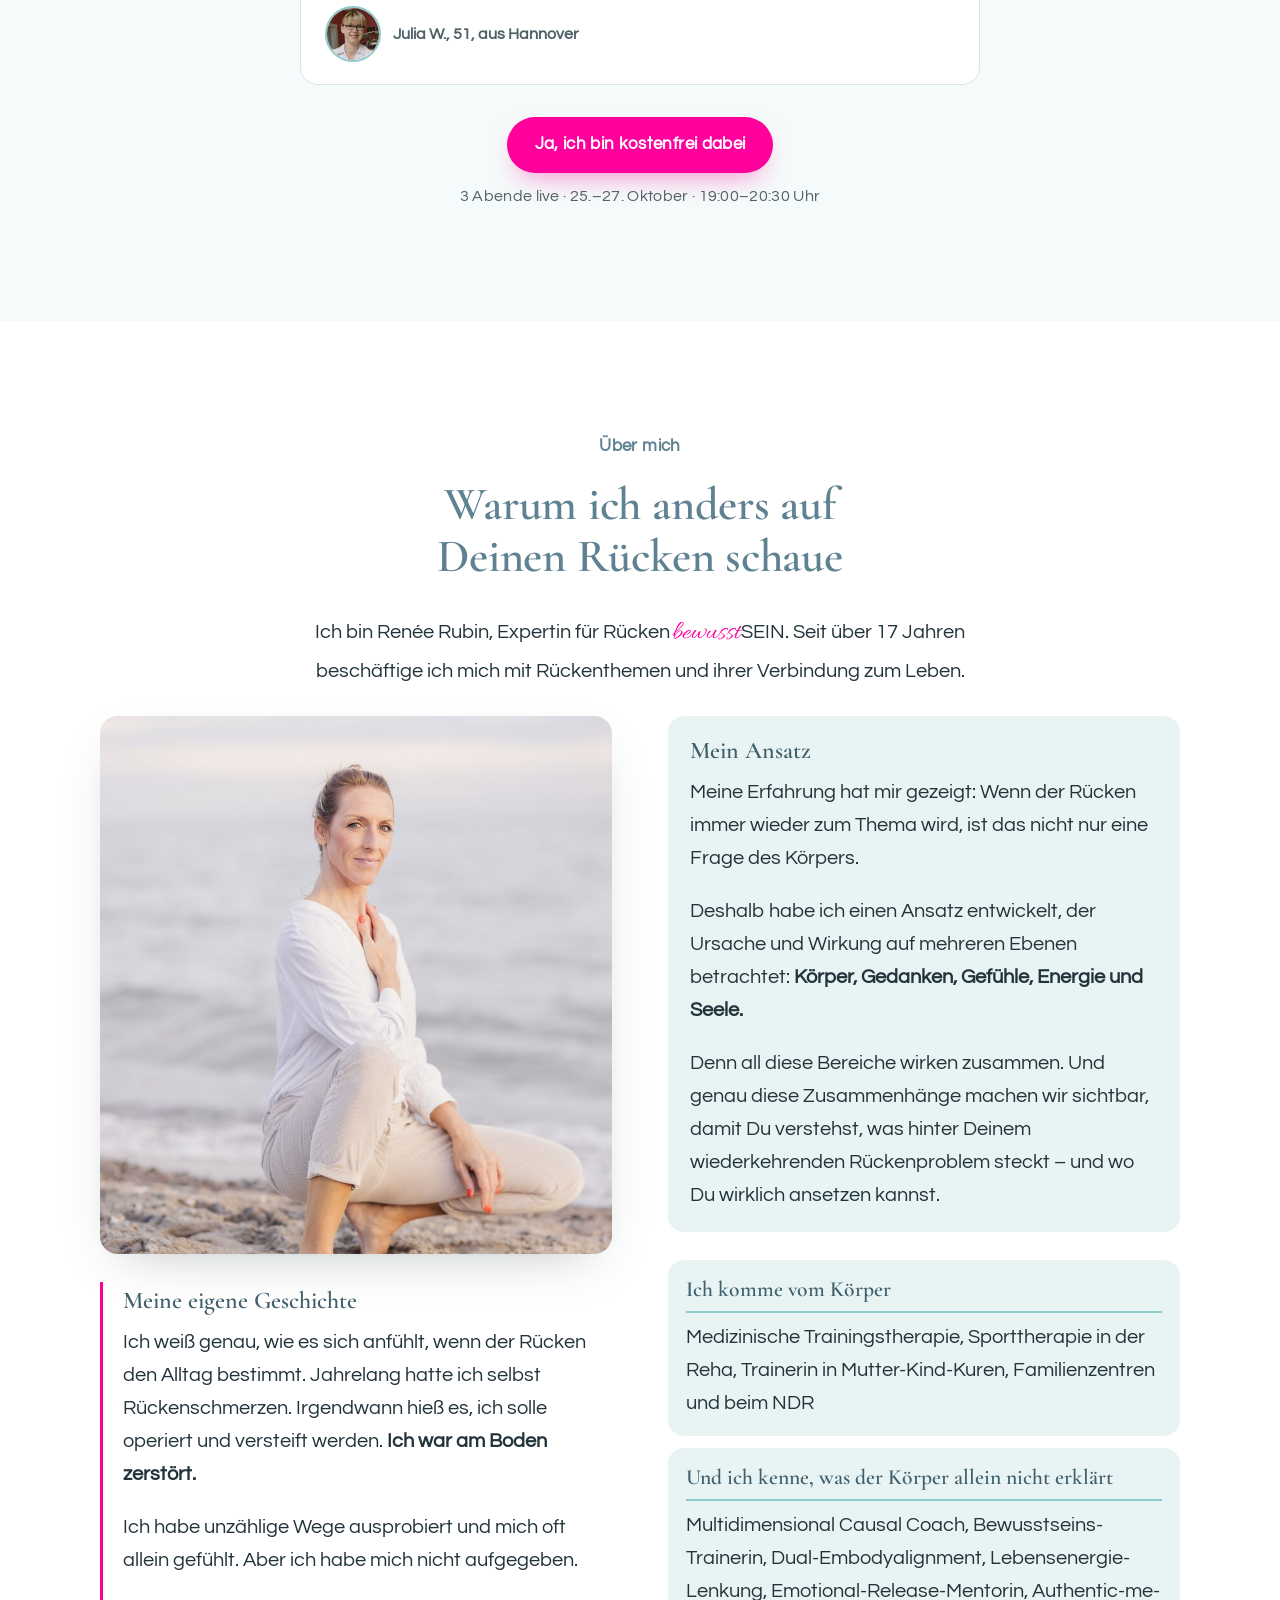
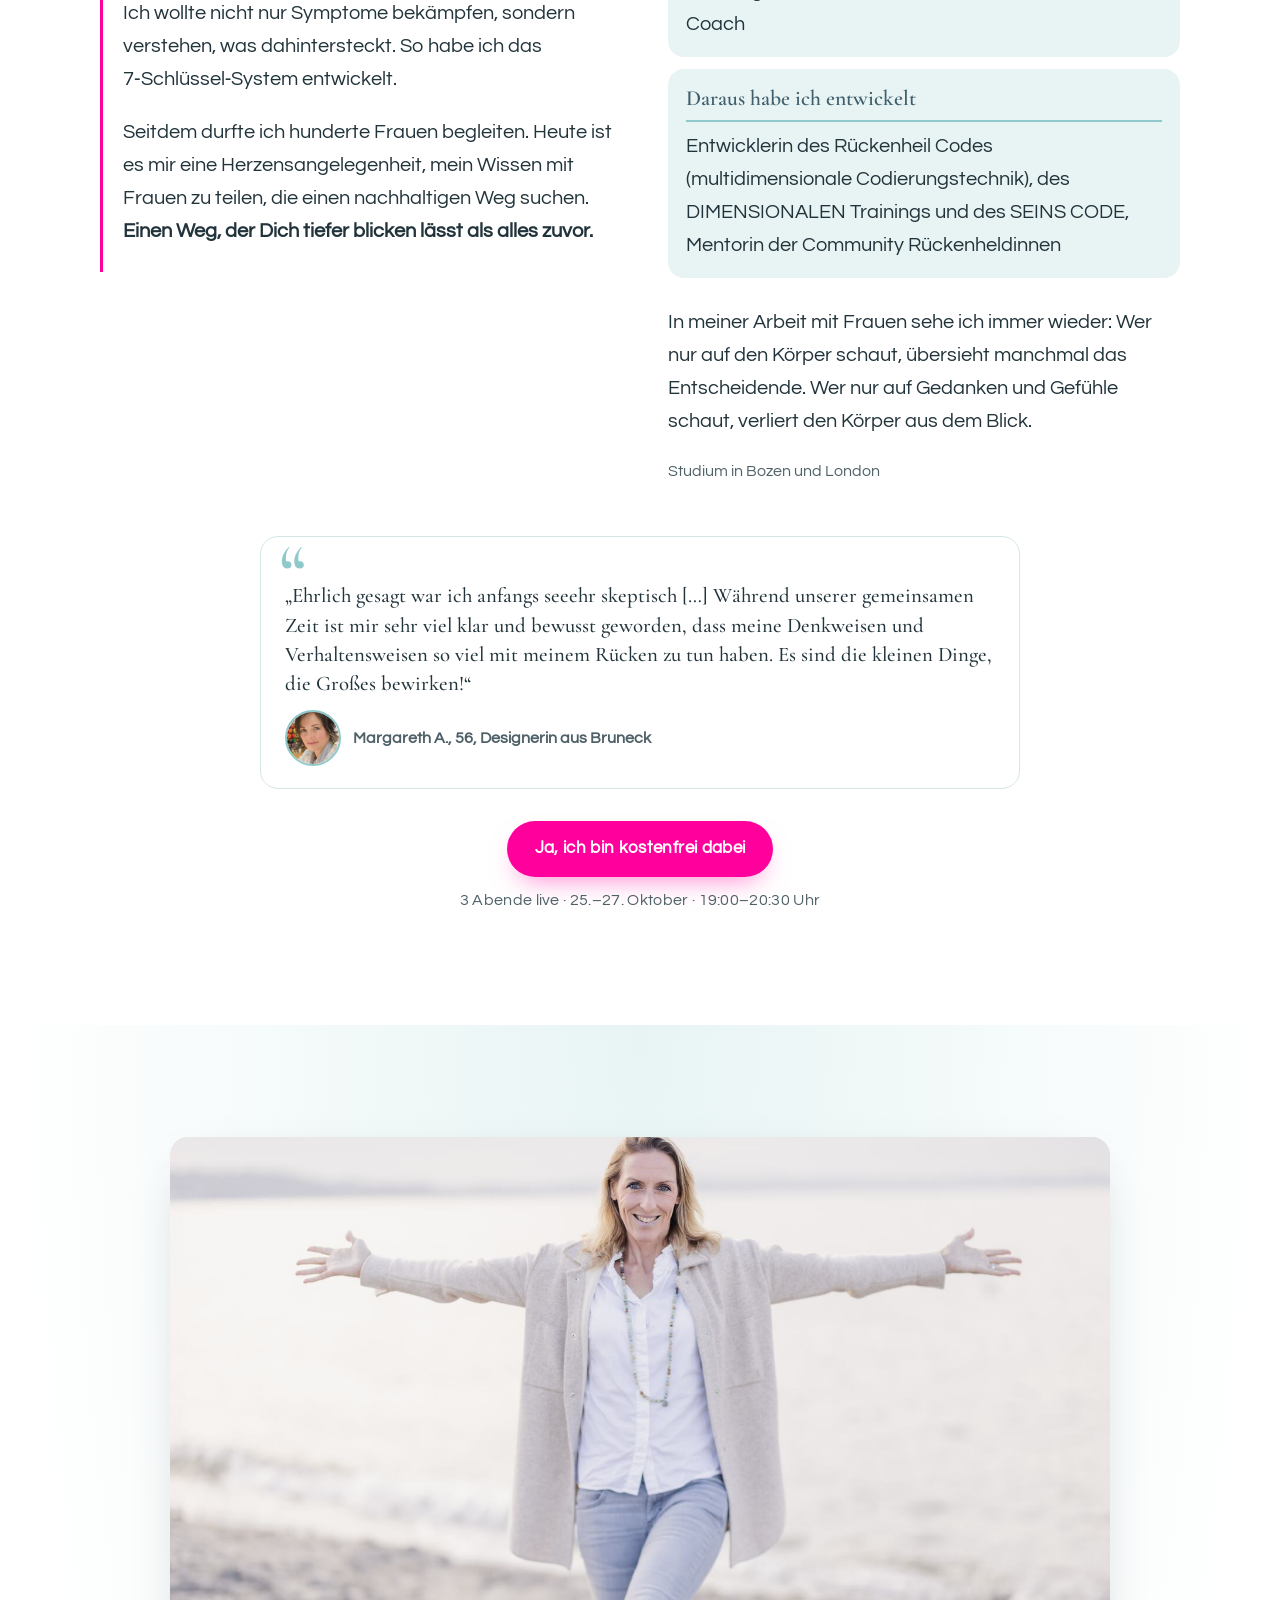
==== commit 911afbab: "Edith-Video (56 s, Wortlaut 1:1) mit Opener, Abspann und Untertiteln unter Lorenza Co-Authored-By: C" ====
--- a/index.html
+++ b/index.html
@@ -30,7 +30,7 @@
 
 <header class="topbar">
   <div class="wrap topbar__inner">
-    <span class="brand brand--course"><span class="brand__small">Abendkurs · 25.–27.10.2026</span><span class="brand__name">Rückenprobleme entschlüsseln</span></span>
+    <a class="brand brand--course" href="/" aria-label="Zur Startseite"><span class="brand__small">Abendkurs · 25.–27.10.2026</span><span class="brand__name">Rückenprobleme entschlüsseln</span></a>
     <a class="topbar__cta" href="#anmeldung" data-cta="header"><span class="hide-s">Kostenfrei </span>dabei sein</a>
   </div>
 </header>
@@ -135,6 +135,21 @@
         <p><em>„Ich habe gelernt, meine Bedürfnisse zu erkennen, was ich vorher halt überhaupt nicht kannte.“</em></p>
         <p><em>„Das Gute daran ist, dass es nicht nur eine körperliche Arbeit ist […] Du arbeitest an verschiedenen Ebenen, und das machen eben die anderen nicht.“</em></p>
         <p class="lorenza__name">Lorenza S., 49, aus Udine</p>
+      </div>
+
+      <!-- EDITH: Clip aus ihrem Originalvideo (Wortlaut 1:1, ohne Heilungsaussagen) -->
+      <div class="edith">
+        <img class="lorenza__img" src="/assets/img/stimmen/edith.jpg" alt="Edith" width="112" height="112" loading="lazy" decoding="async">
+        <p class="lorenza__quote">„Das Hauptproblem war ganz ein anderes, nicht das körperliche Problem.“</p>
+        <video class="lorenza__video" controls playsinline preload="none" poster="/assets/video/edith-poster.jpg" width="1280" height="720">
+          <source src="/assets/video/edith.mp4" type="video/mp4">
+          <source src="/assets/video/edith.webm" type="video/webm">
+          <track kind="subtitles" src="/assets/video/edith.vtt" srclang="de" label="Deutsch" default>
+        </video>
+        <div class="lorenza__after">
+          <p><em>„Da habe ich ja bei Dir gelernt, hinzuhören, hineinzuspüren. Und ich habe ja auch Werkzeuge bekommen. Mit denen kann ich super gut arbeiten.“</em></p>
+          <p class="lorenza__name">Edith, 63, Pensionärin aus Sterzing</p>
+        </div>
       </div>
       <div class="cta">
         <a class="btn" href="#anmeldung" data-cta="lorenza">Ja, ich bin kostenfrei dabei</a>
@@ -409,11 +424,12 @@
           <!-- reCAPTCHA aus dem Brevo-Formular; wird erst bei Interaktion geladen (siehe main.js) -->
           <div class="field field--captcha" id="f-captcha" hidden></div>
           <!-- Brevo-Honeypot und Sprache, wie im Brevo-Embed -->
-          <input class="hp" type="text" name="email_address_check" value="" tabindex="-1" autocomplete="off" aria-hidden="true">
+          <input class="hp" type="text" name="ak_hp_x" value="" tabindex="-1" autocomplete="off" aria-hidden="true">
+          <input type="hidden" name="email_address_check" value="">
           <input type="hidden" name="locale" value="de">
           <button class="btn btn--block" type="submit">Ja, ich sichere mir meinen kostenfreien Platz</button>
           <p class="form__msg" role="alert" aria-live="polite"></p>
-          <p class="form__hint">Du bekommst gleich eine E-Mail. Bitte bestätige darin Deine Anmeldung, erst dann ist Dein Platz gesichert. Abmelden kannst Du Dich jederzeit über den Link in den E-Mails.</p>
+          <p class="form__hint">Du bekommst gleich eine E-Mail mit allen Infos zum Abendkurs. Abmelden kannst Du Dich jederzeit über den Link in den E-Mails.</p>
         </form>
       </div>
     </div>
--- a/assets/styles.css
+++ b/assets/styles.css
@@ -558,3 +558,8 @@
 .vip-compare__head span { color: #fff !important; }
 #vip, #basic { scroll-margin-top: 72px; }
 .consent__settings[hidden] { display: none; }
+a.brand--course { text-decoration: none; }
+a.brand--course:hover .brand__name { text-decoration: underline; text-underline-offset: 3px; }
+
+/* Edith-Video direkt nach Lorenza */
+.edith { margin-top: 56px; padding-top: 48px; border-top: 1px solid var(--line); }
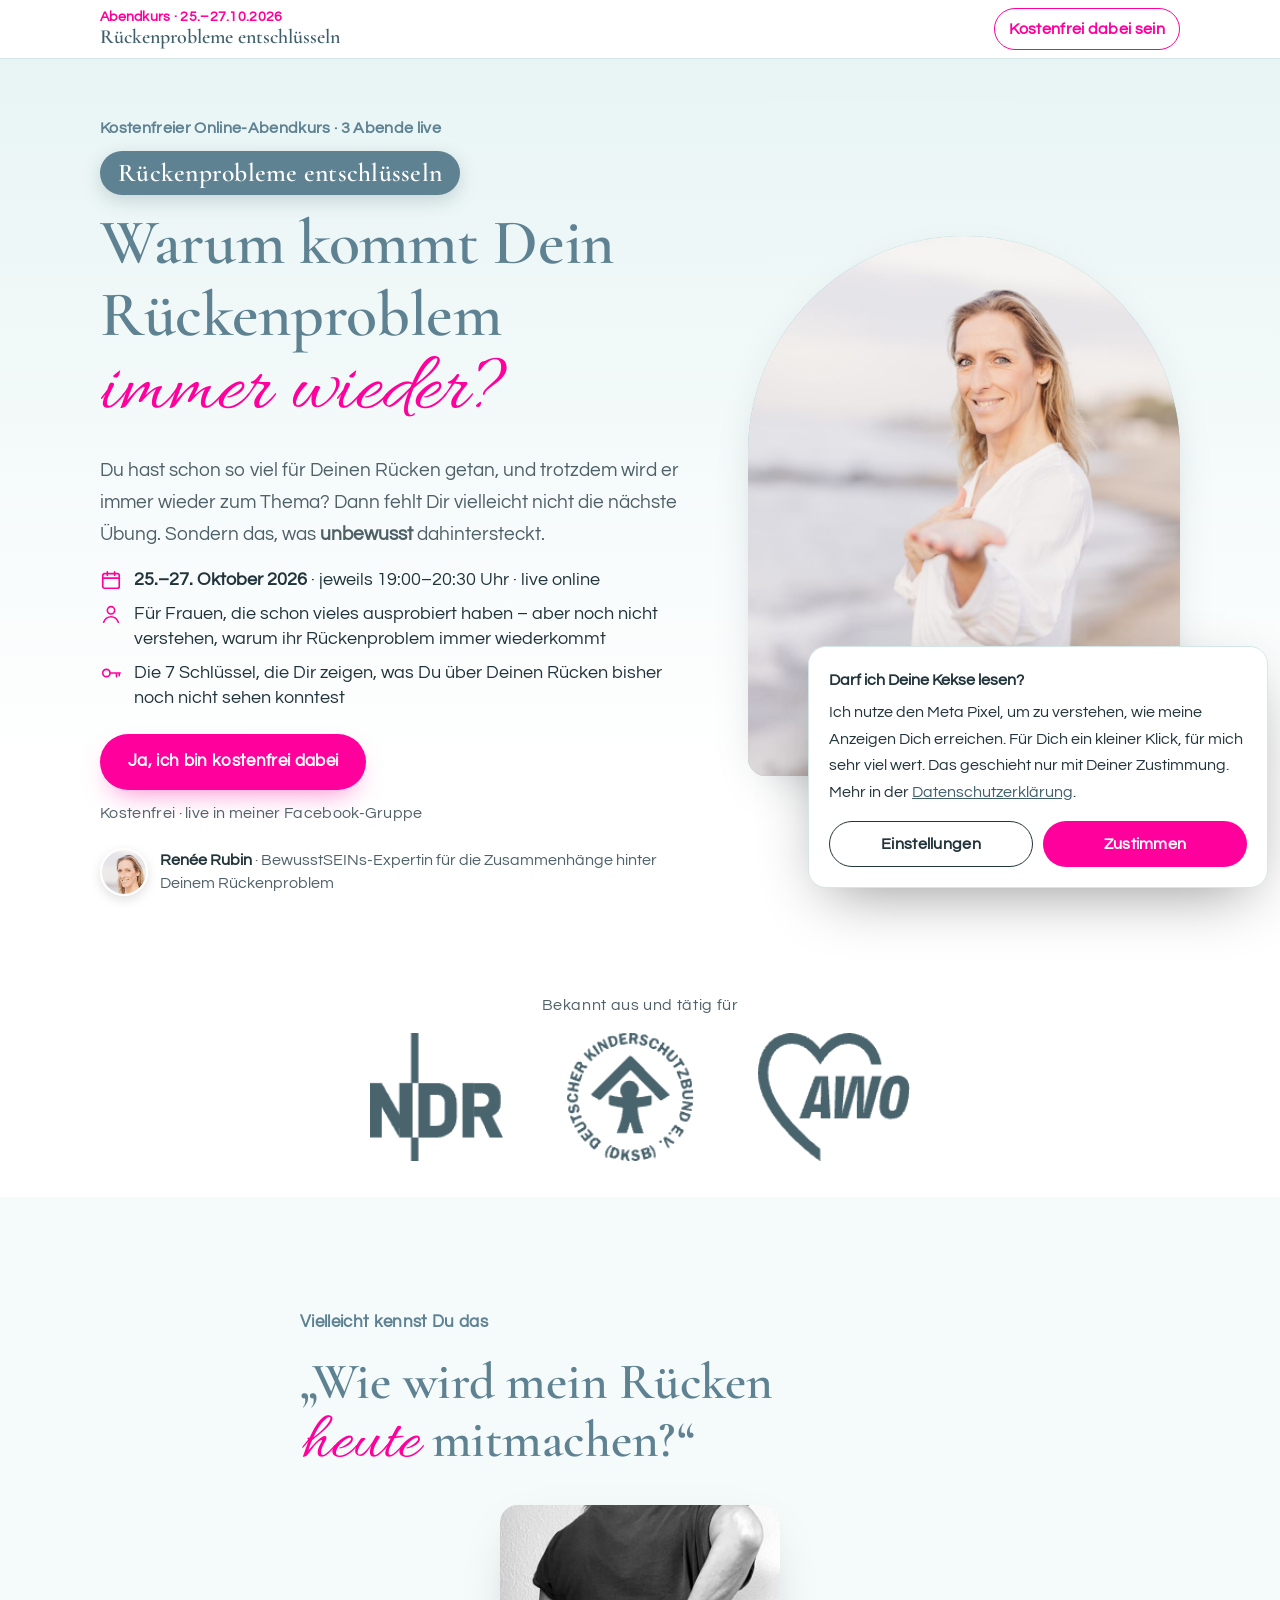
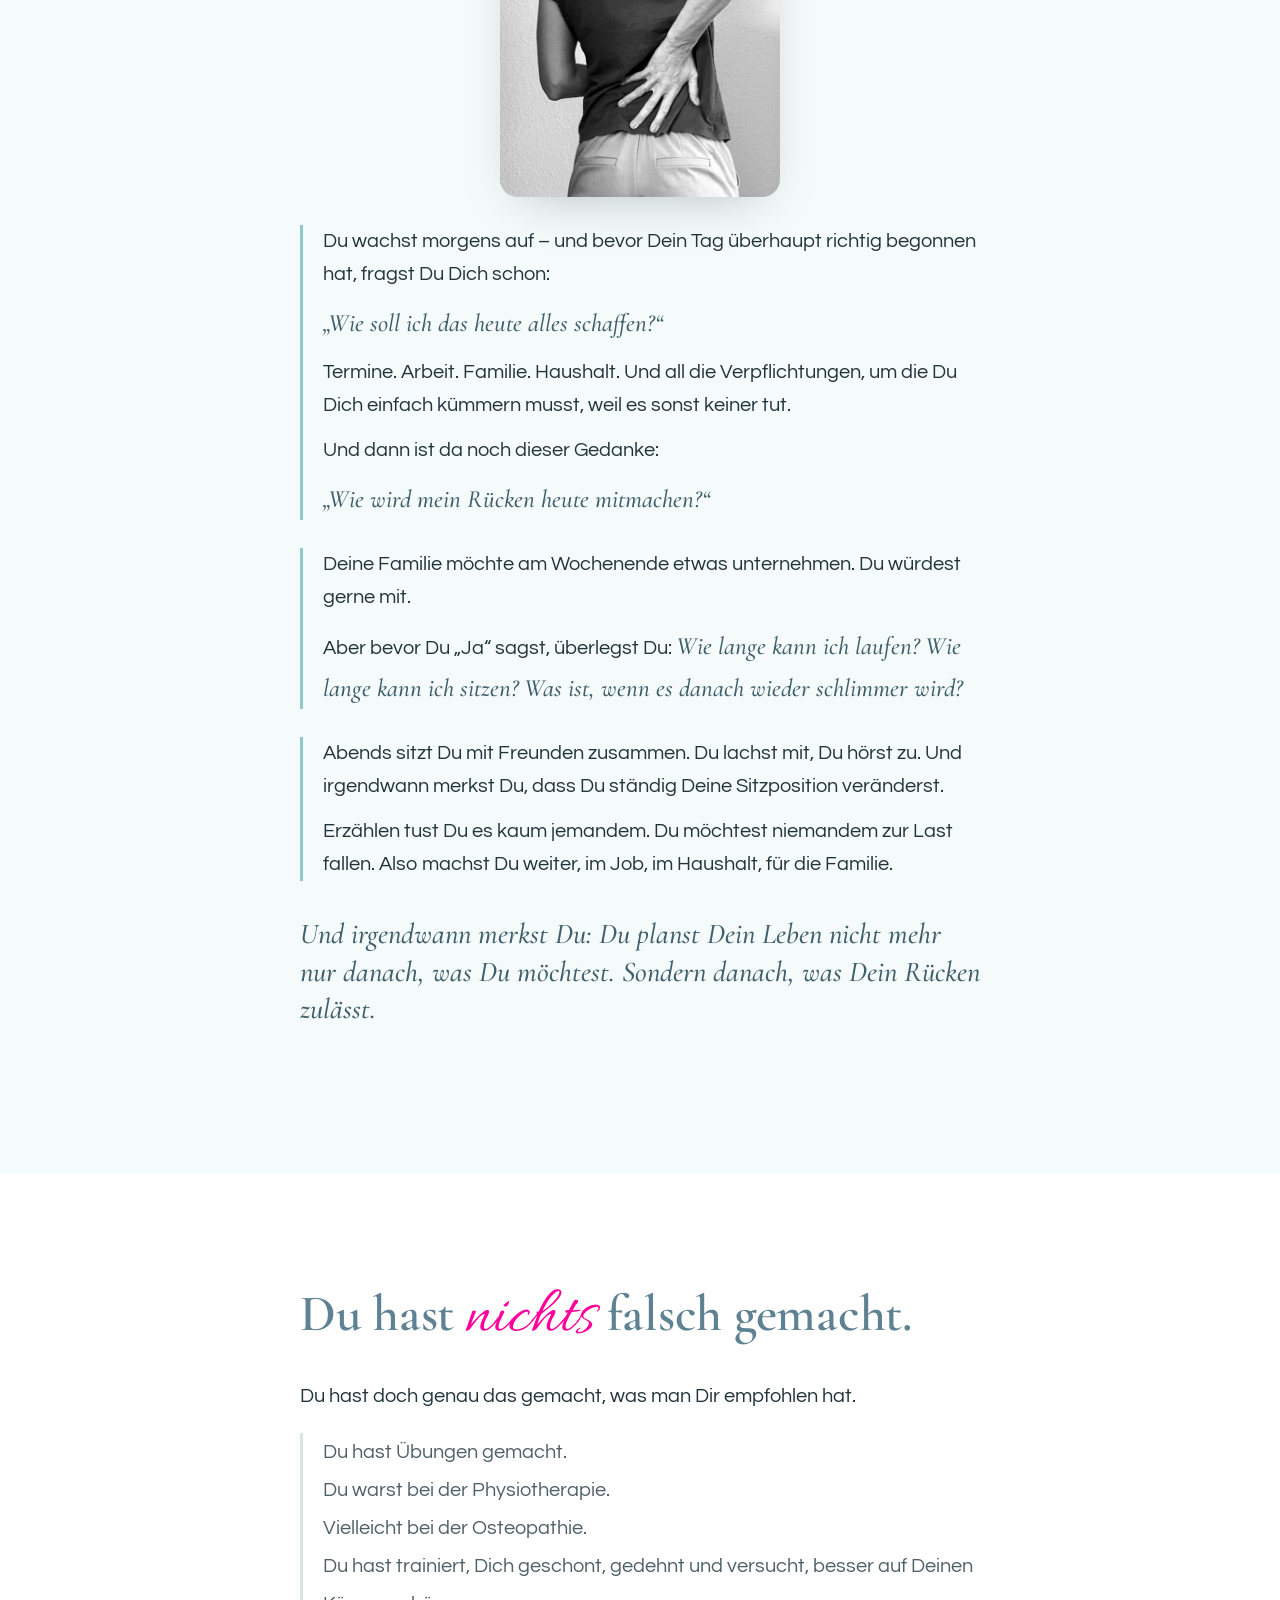
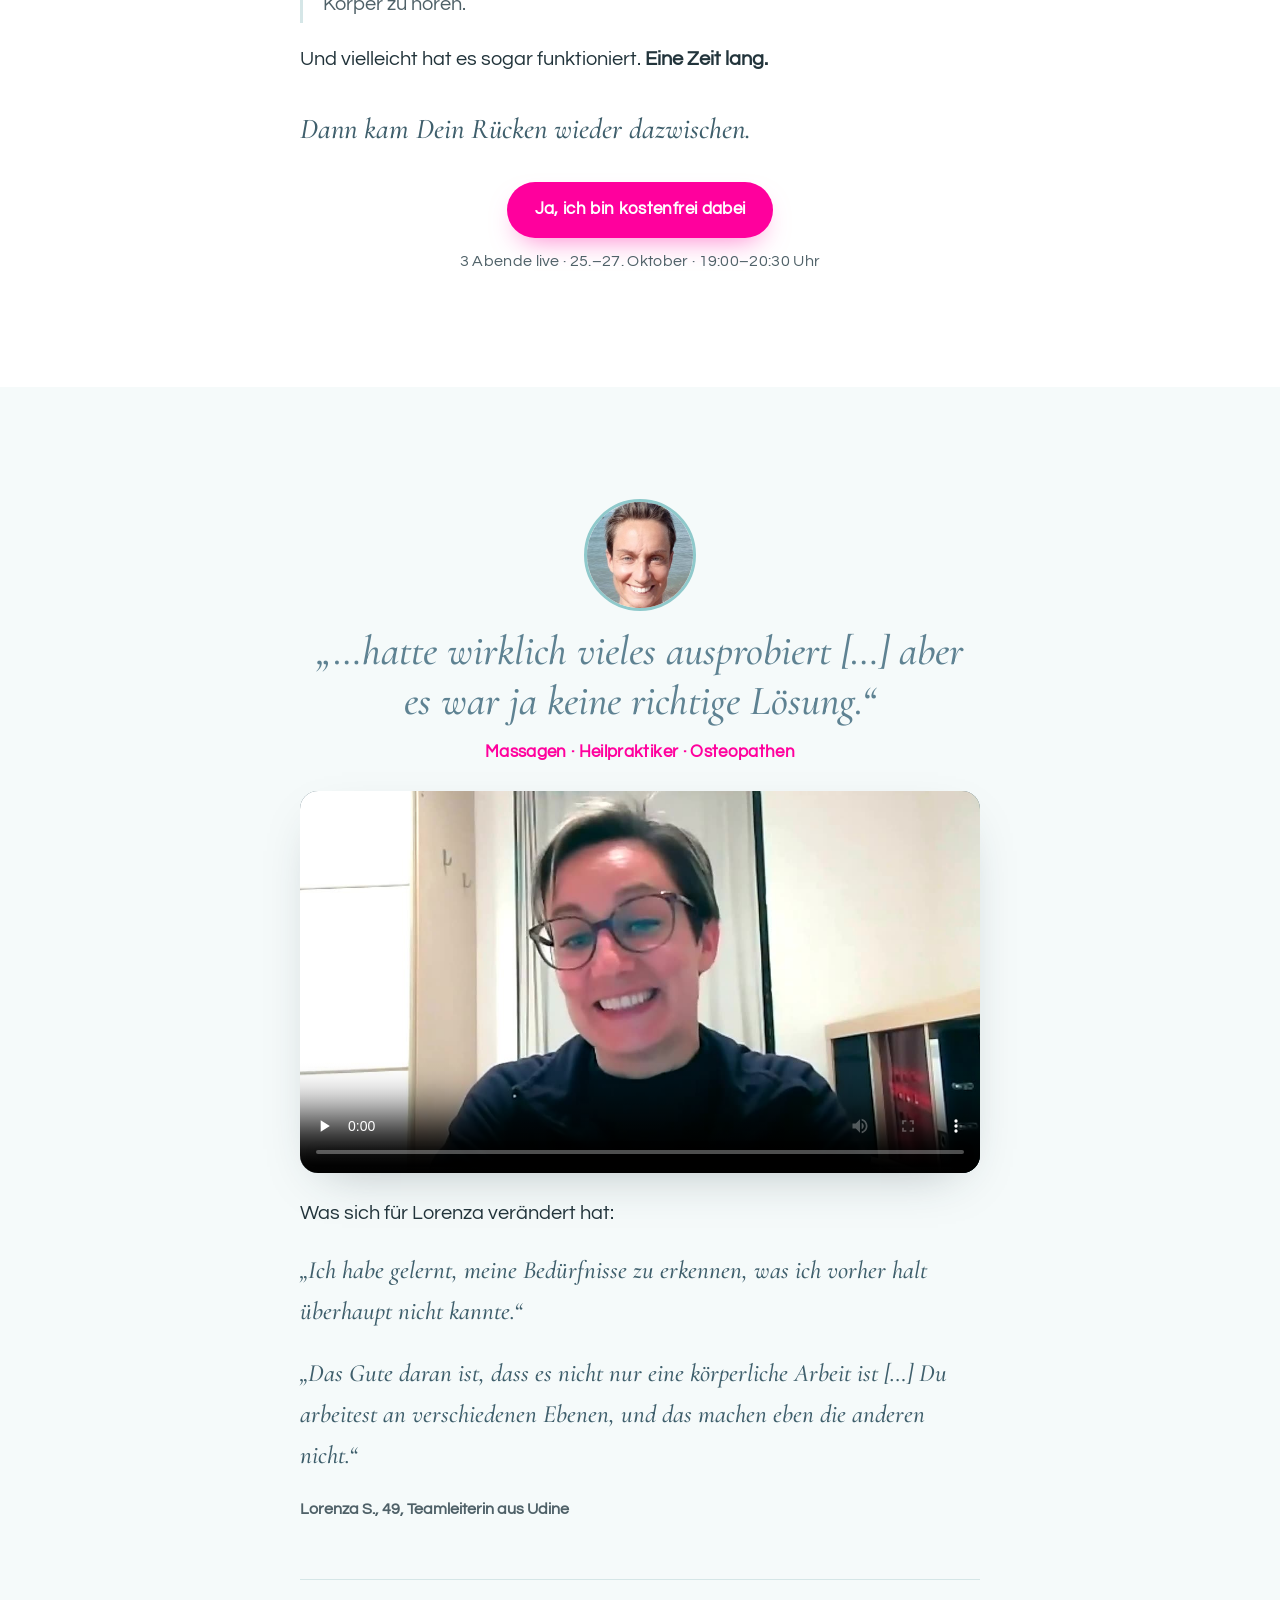
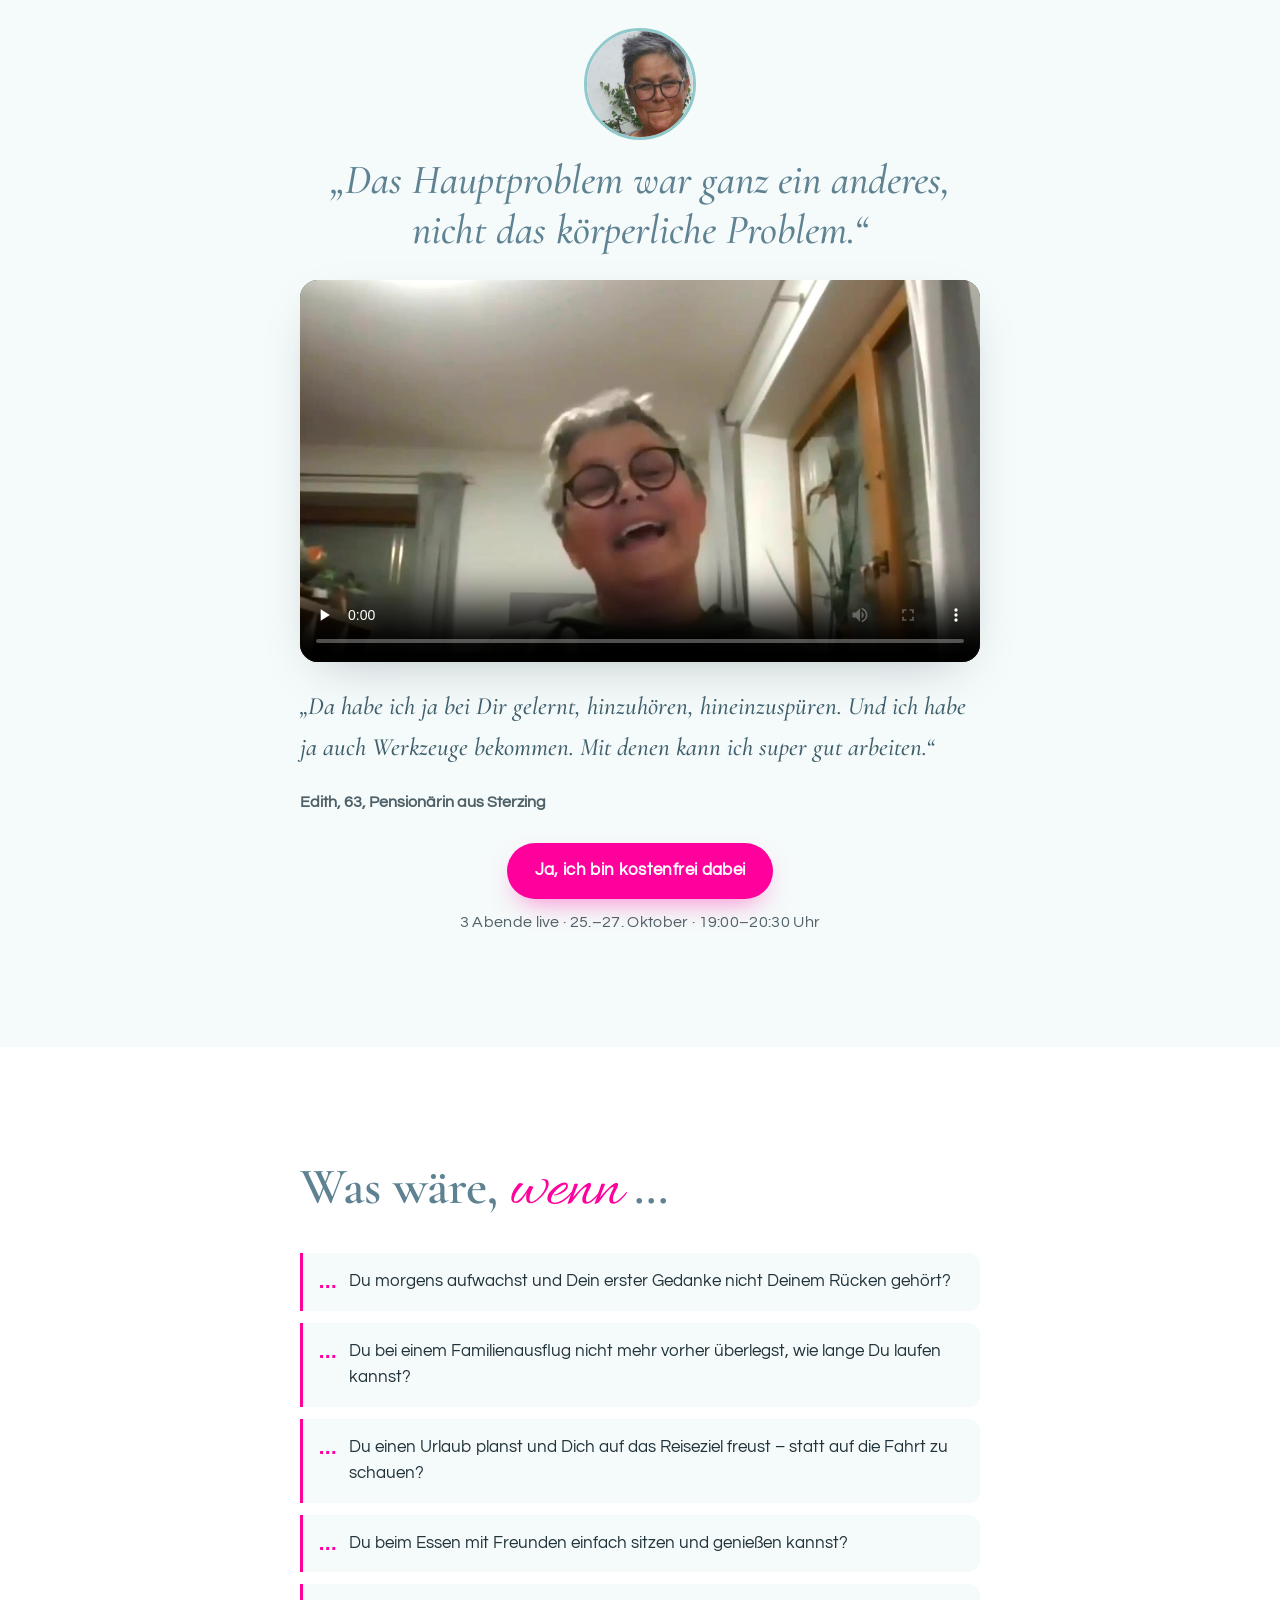
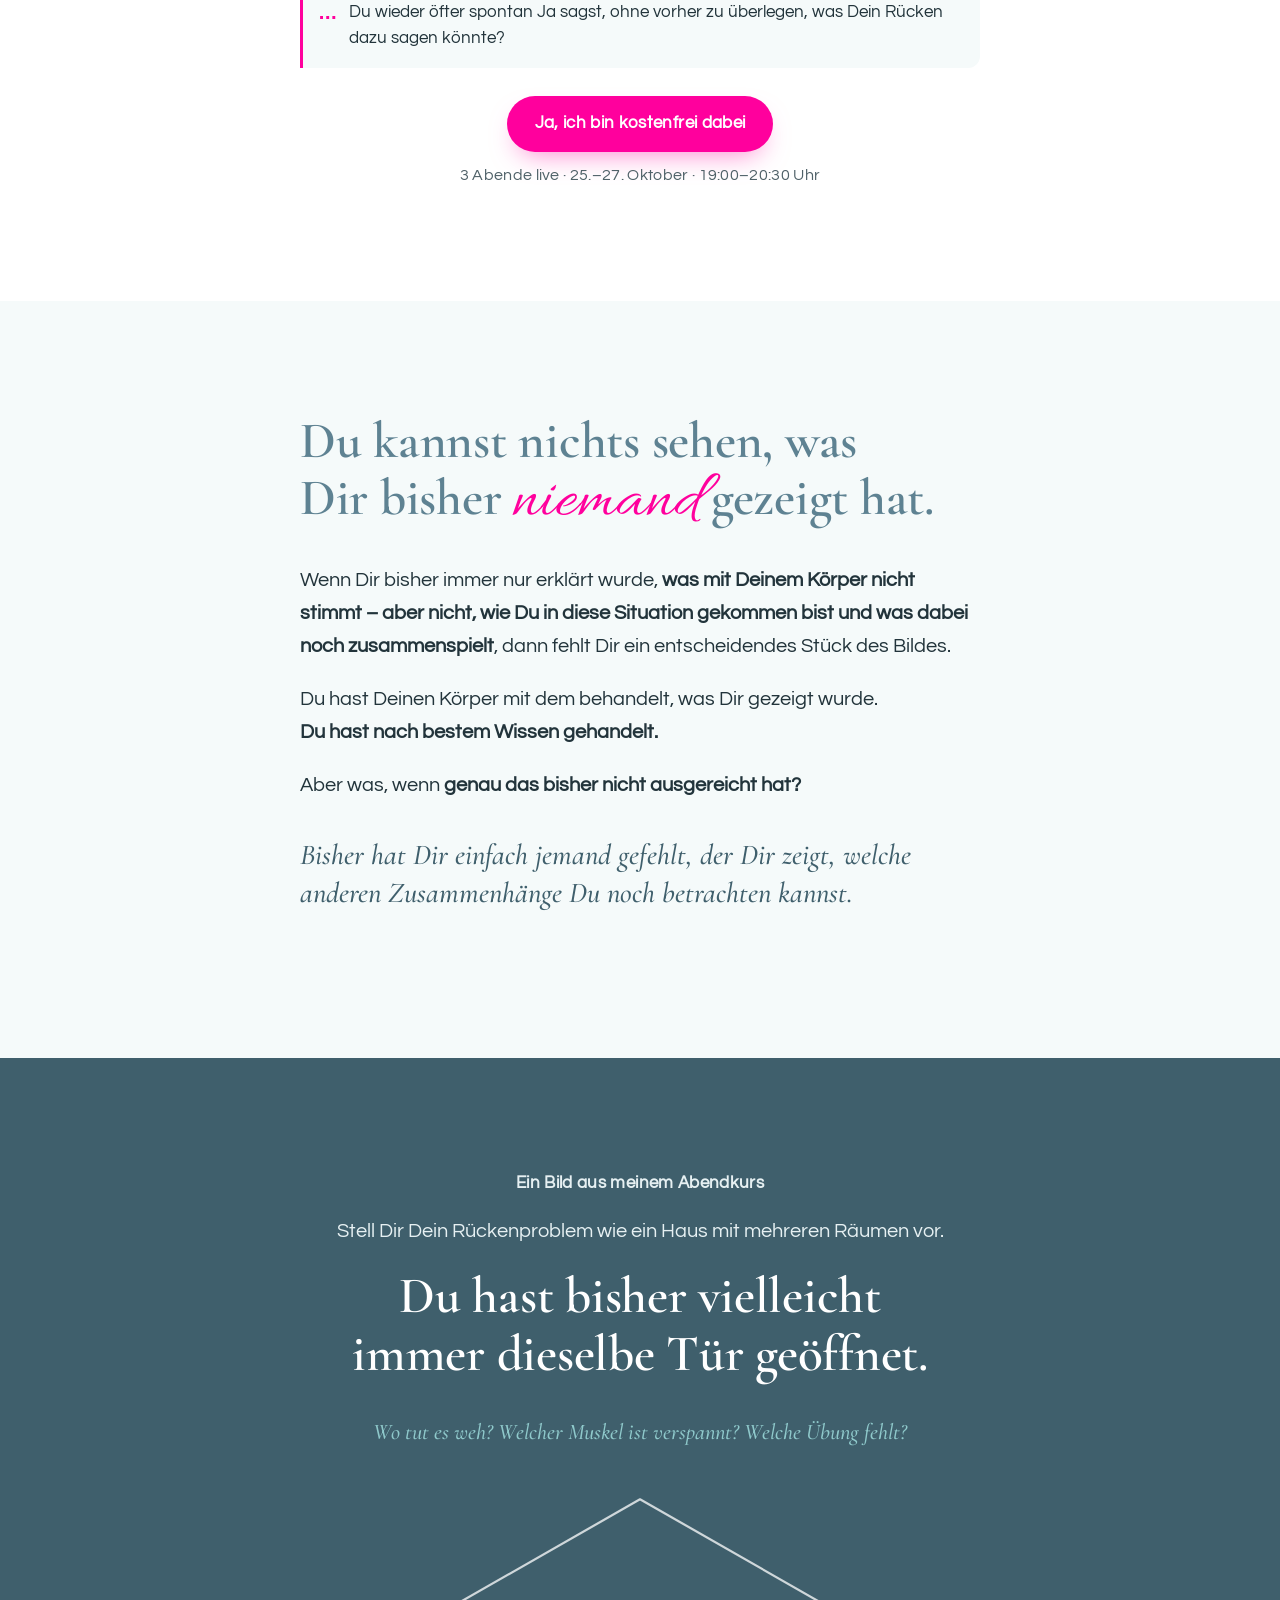
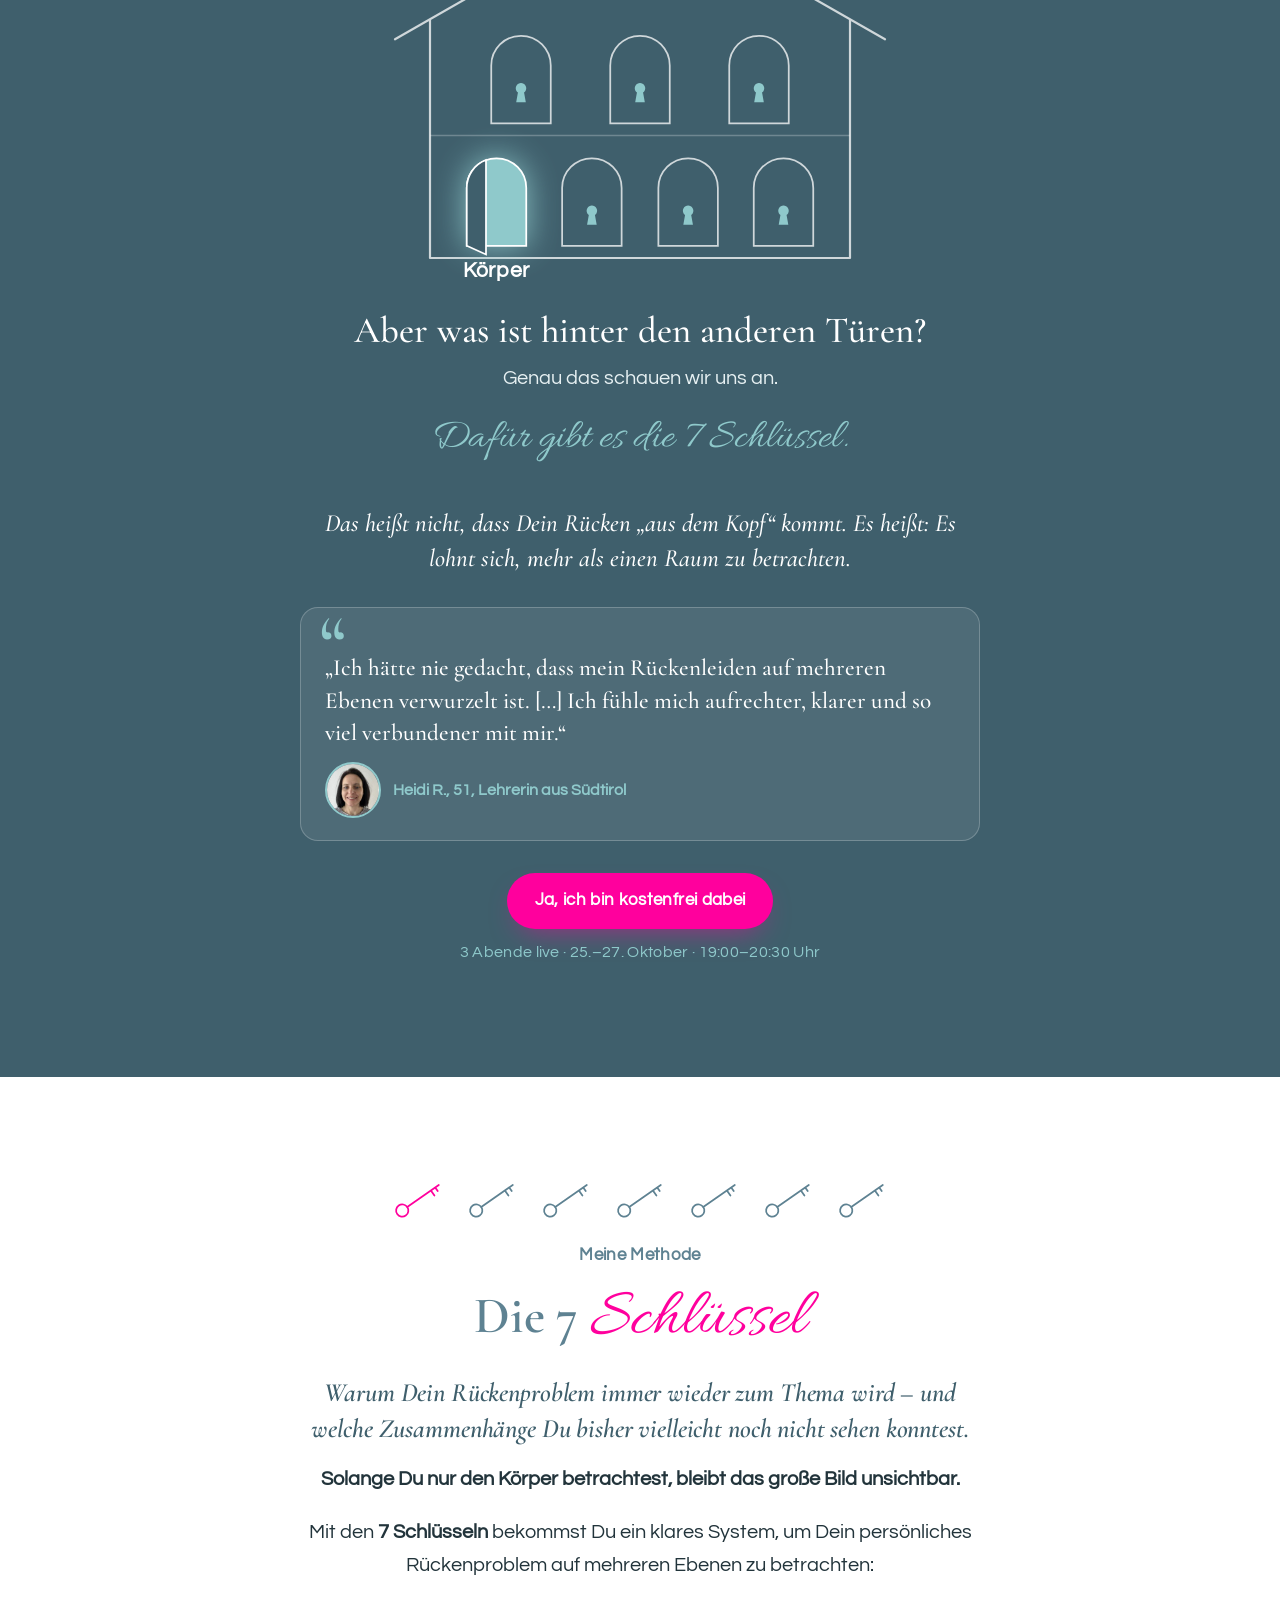
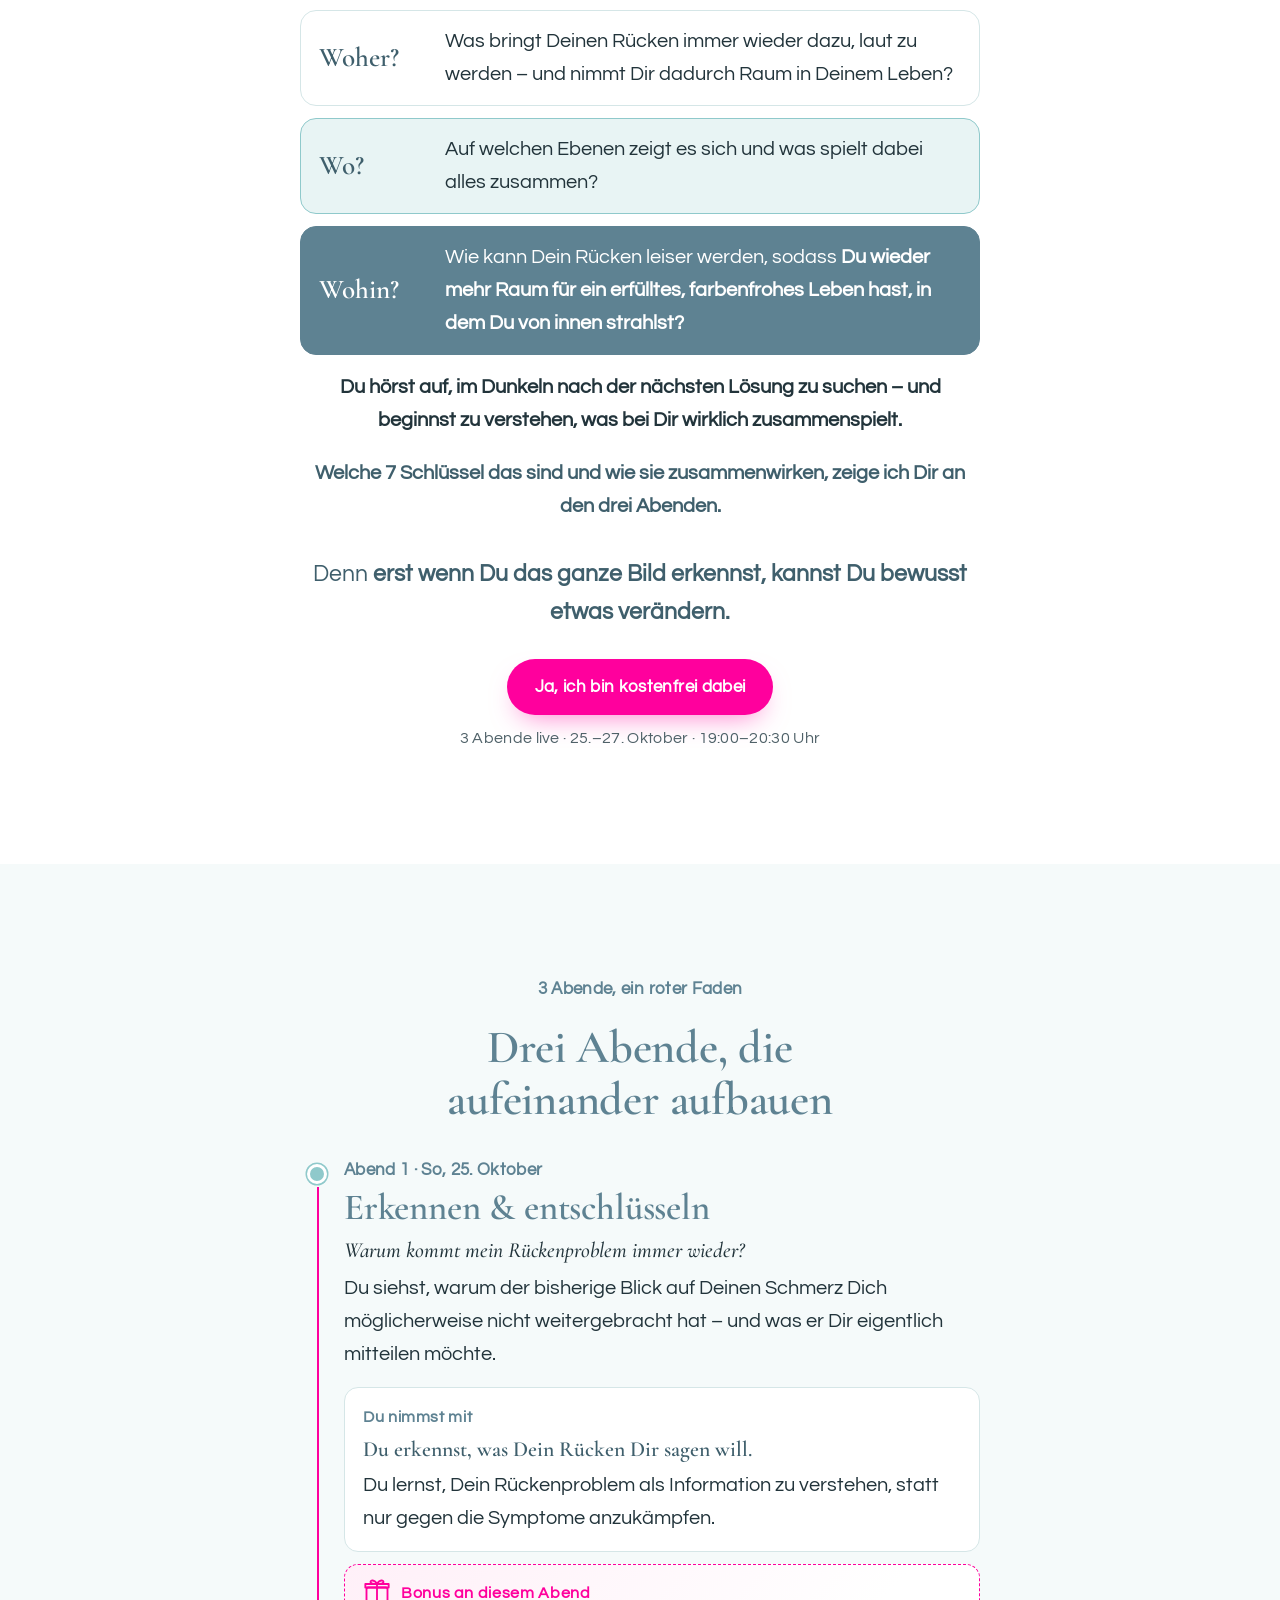
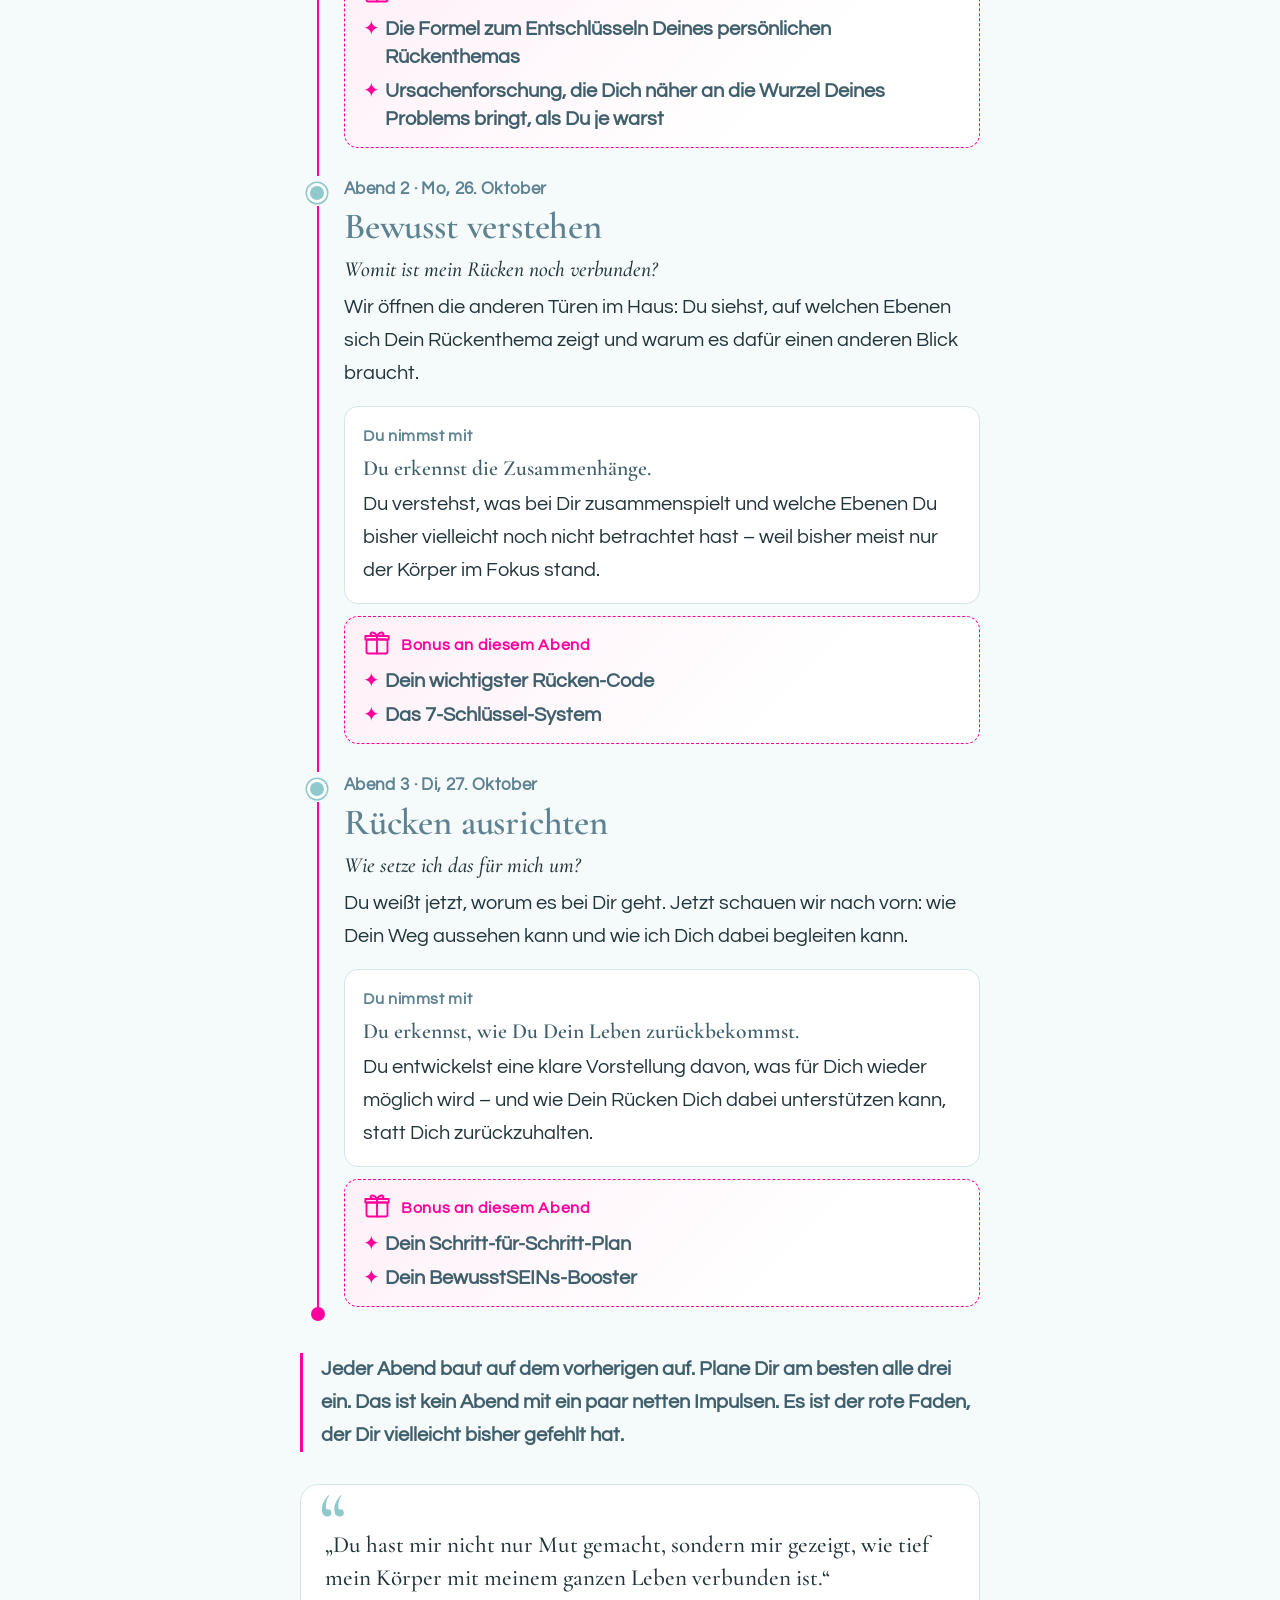
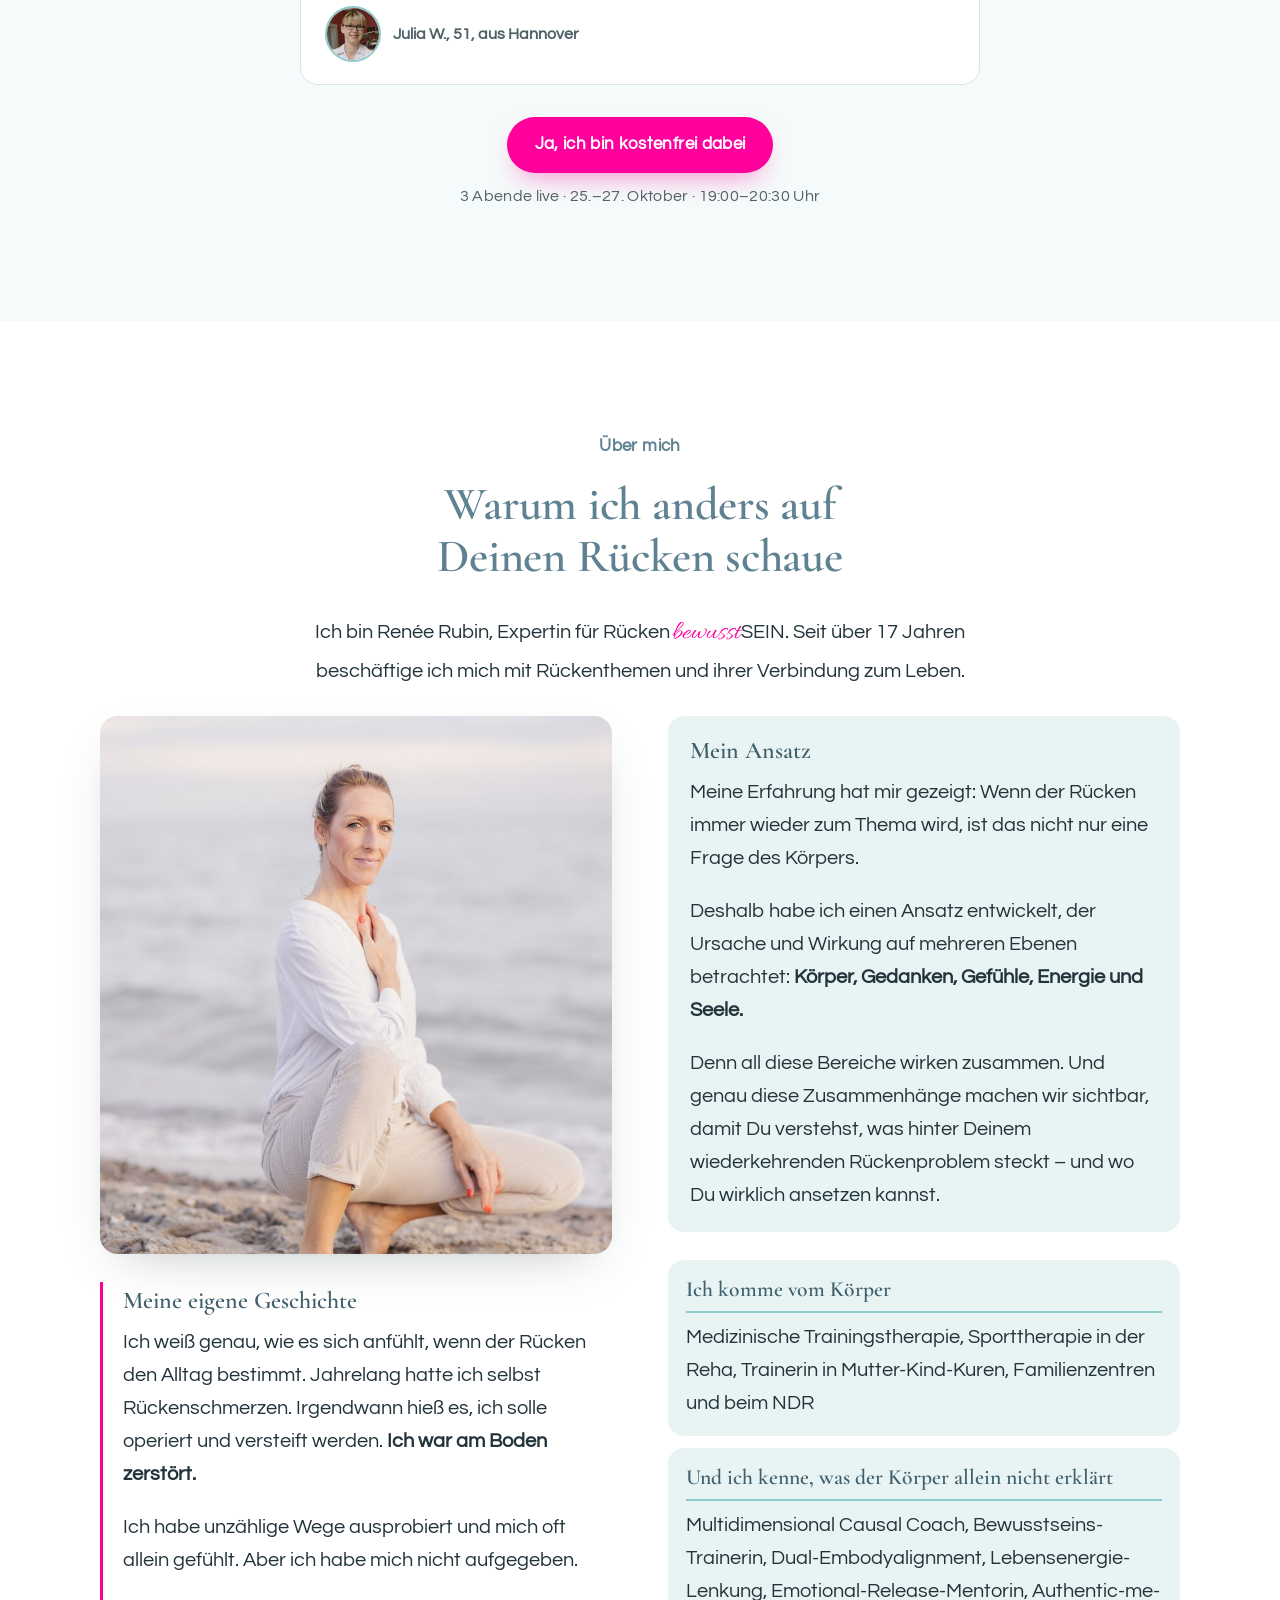
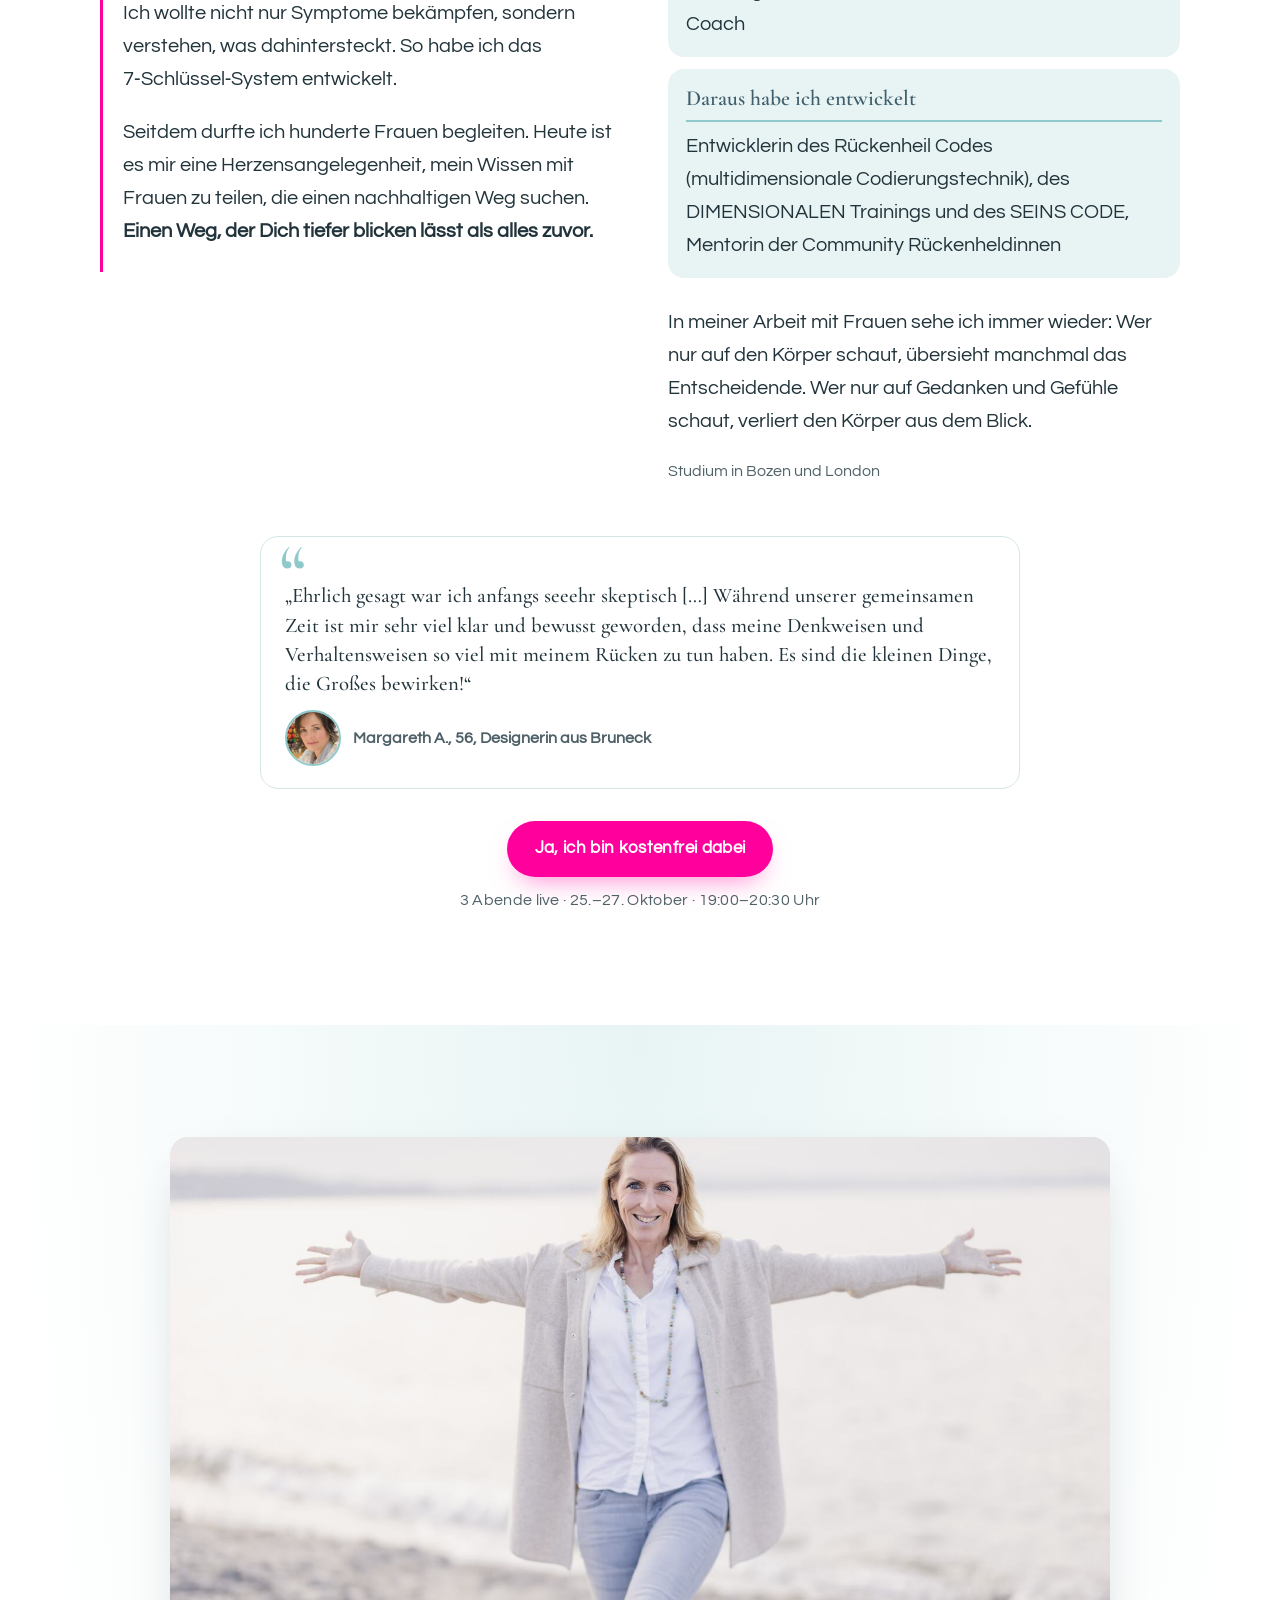
==== commit e7b885dd: "Edith ohne Zwischenbild, Outro „live · online“; Lorenza neu geschnitten mit Opener und Outro Co-Auth" ====
--- a/index.html
+++ b/index.html
@@ -134,7 +134,7 @@
         <p>Was sich für Lorenza verändert hat:</p>
         <p><em>„Ich habe gelernt, meine Bedürfnisse zu erkennen, was ich vorher halt überhaupt nicht kannte.“</em></p>
         <p><em>„Das Gute daran ist, dass es nicht nur eine körperliche Arbeit ist […] Du arbeitest an verschiedenen Ebenen, und das machen eben die anderen nicht.“</em></p>
-        <p class="lorenza__name">Lorenza S., 49, aus Udine</p>
+        <p class="lorenza__name">Lorenza S., 49, Teamleiterin aus Udine</p>
       </div>
 
       <!-- EDITH: Clip aus ihrem Originalvideo (Wortlaut 1:1, ohne Heilungsaussagen) -->
@@ -440,7 +440,7 @@
         <figure class="vcard"><img src="/assets/img/stimmen/verena.jpg" alt="" width="72" height="72" loading="lazy" decoding="async"><blockquote>„Alleine wäre ich da nie hingekommen. Jetzt kenne ich endlich die Zusammenhänge. Und genieße mein Leben.“</blockquote><figcaption>Verena, 46, Network Marketing, aus Ums</figcaption></figure>
         <figure class="vcard"><img src="/assets/img/stimmen/yvonne.jpg" alt="" width="72" height="72" loading="lazy" decoding="async"><blockquote>„Mir ging es noch nie so gut in meinem Leben.“</blockquote><figcaption>Yvonne, 53, Verkäuferin aus Berlin</figcaption></figure>
         <figure class="vcard"><img src="/assets/img/stimmen/renee-m.jpg" alt="" width="72" height="72" loading="lazy" decoding="async"><blockquote>„Ich dachte immer, meine Rückenschmerzen kommen von […] Es war etwas ganz anderes.“</blockquote><figcaption>Renee, 58, Business-Mentorin aus Texas, USA</figcaption></figure>
-        <figure class="vcard"><img src="/assets/img/stimmen/lorenza.jpg" alt="" width="72" height="72" loading="lazy" decoding="async"><blockquote>„Du arbeitest an verschiedenen Ebenen, und das machen eben die anderen nicht.“</blockquote><figcaption>Lorenza S., 49, aus Udine</figcaption></figure>
+        <figure class="vcard"><img src="/assets/img/stimmen/lorenza.jpg" alt="" width="72" height="72" loading="lazy" decoding="async"><blockquote>„Du arbeitest an verschiedenen Ebenen, und das machen eben die anderen nicht.“</blockquote><figcaption>Lorenza S., 49, Teamleiterin aus Udine</figcaption></figure>
         <figure class="vcard"><img src="/assets/img/stimmen/heidi.jpg" alt="" width="72" height="72" loading="lazy" decoding="async"><blockquote>„Ich fühle mich aufrechter, klarer und so viel verbundener mit mir.“</blockquote><figcaption>Heidi R., 51, Lehrerin aus Südtirol</figcaption></figure>
         <figure class="vcard"><img src="/assets/img/stimmen/julia.jpg" alt="" width="72" height="72" loading="lazy" decoding="async"><blockquote>„Du hast mir nicht nur Mut gemacht, sondern mir gezeigt, wie tief mein Körper mit meinem ganzen Leben verbunden ist.“</blockquote><figcaption>Julia W., 51, aus Hannover</figcaption></figure>
         <figure class="vcard"><img src="/assets/img/stimmen/margareth.jpg" alt="" width="72" height="72" loading="lazy" decoding="async"><blockquote>„Es sind die kleinen Dinge, die Großes bewirken!“</blockquote><figcaption>Margareth A., 56, Designerin aus Bruneck</figcaption></figure>
